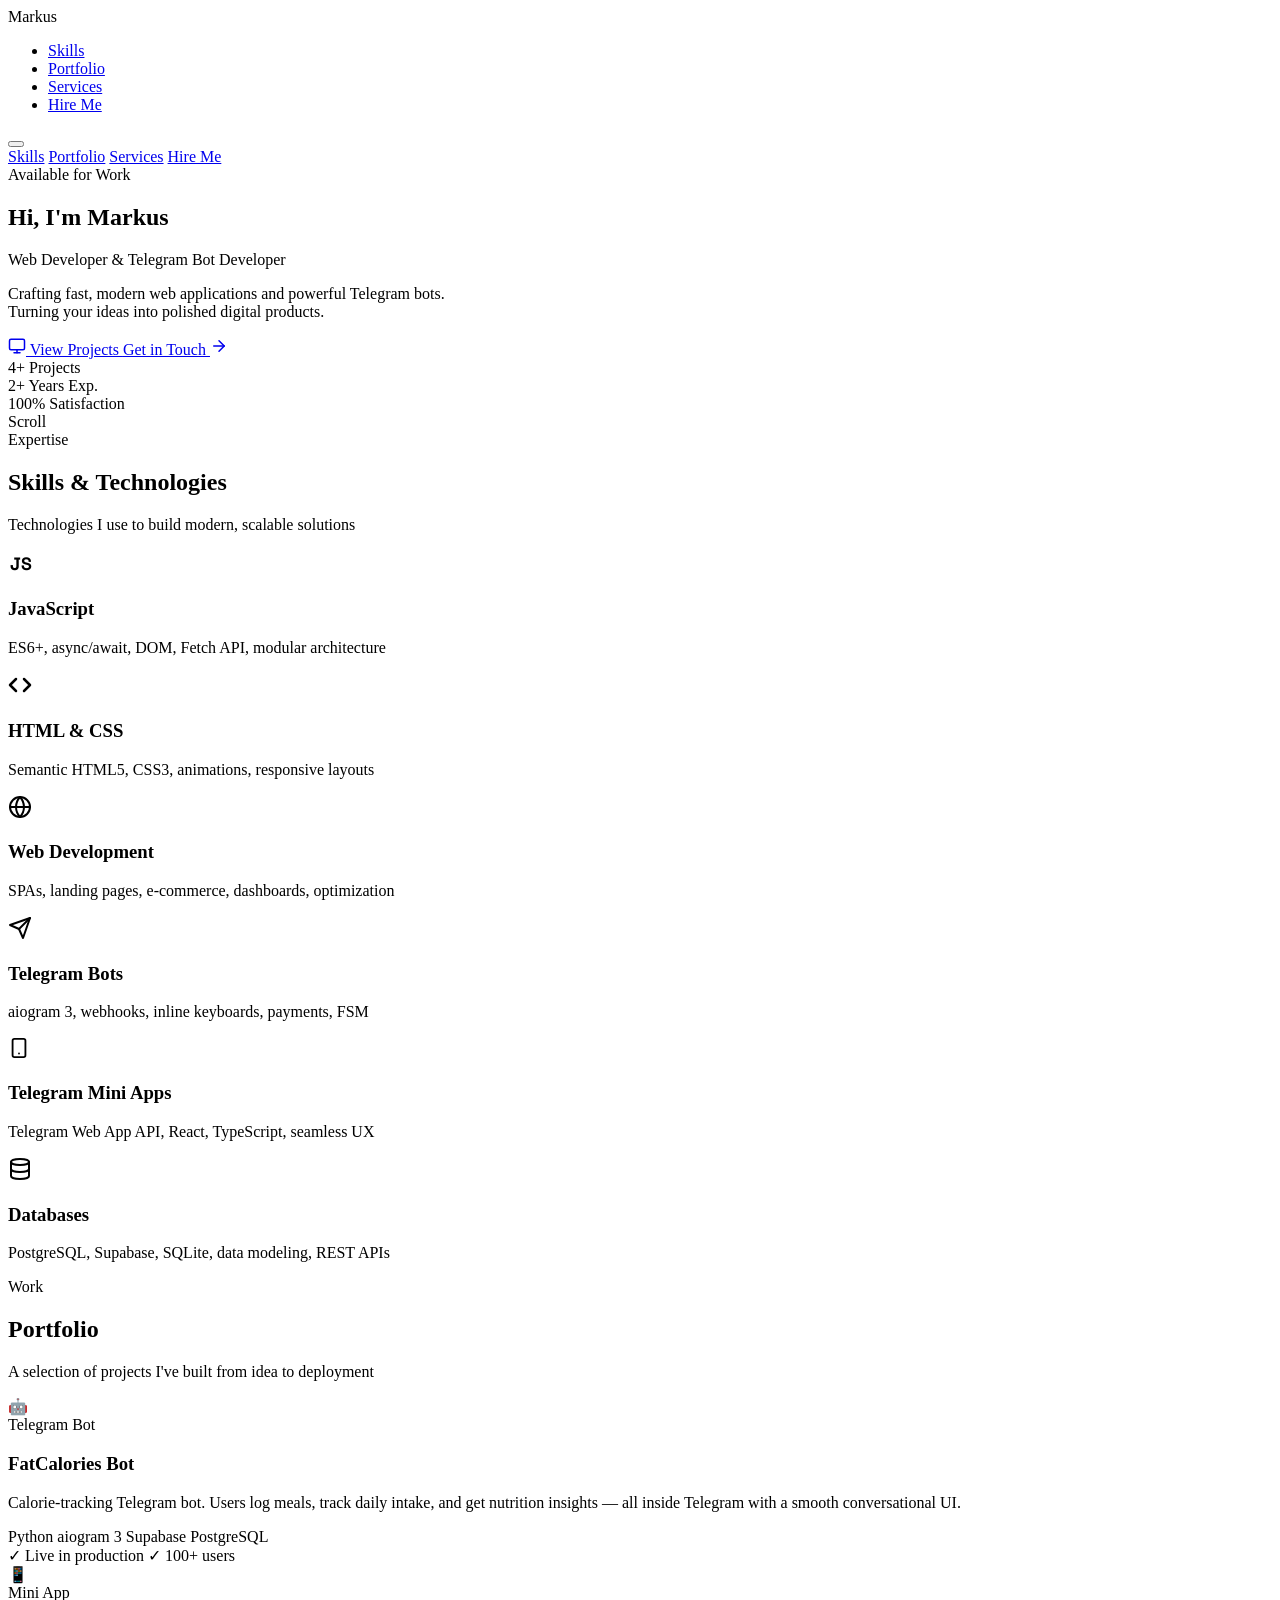
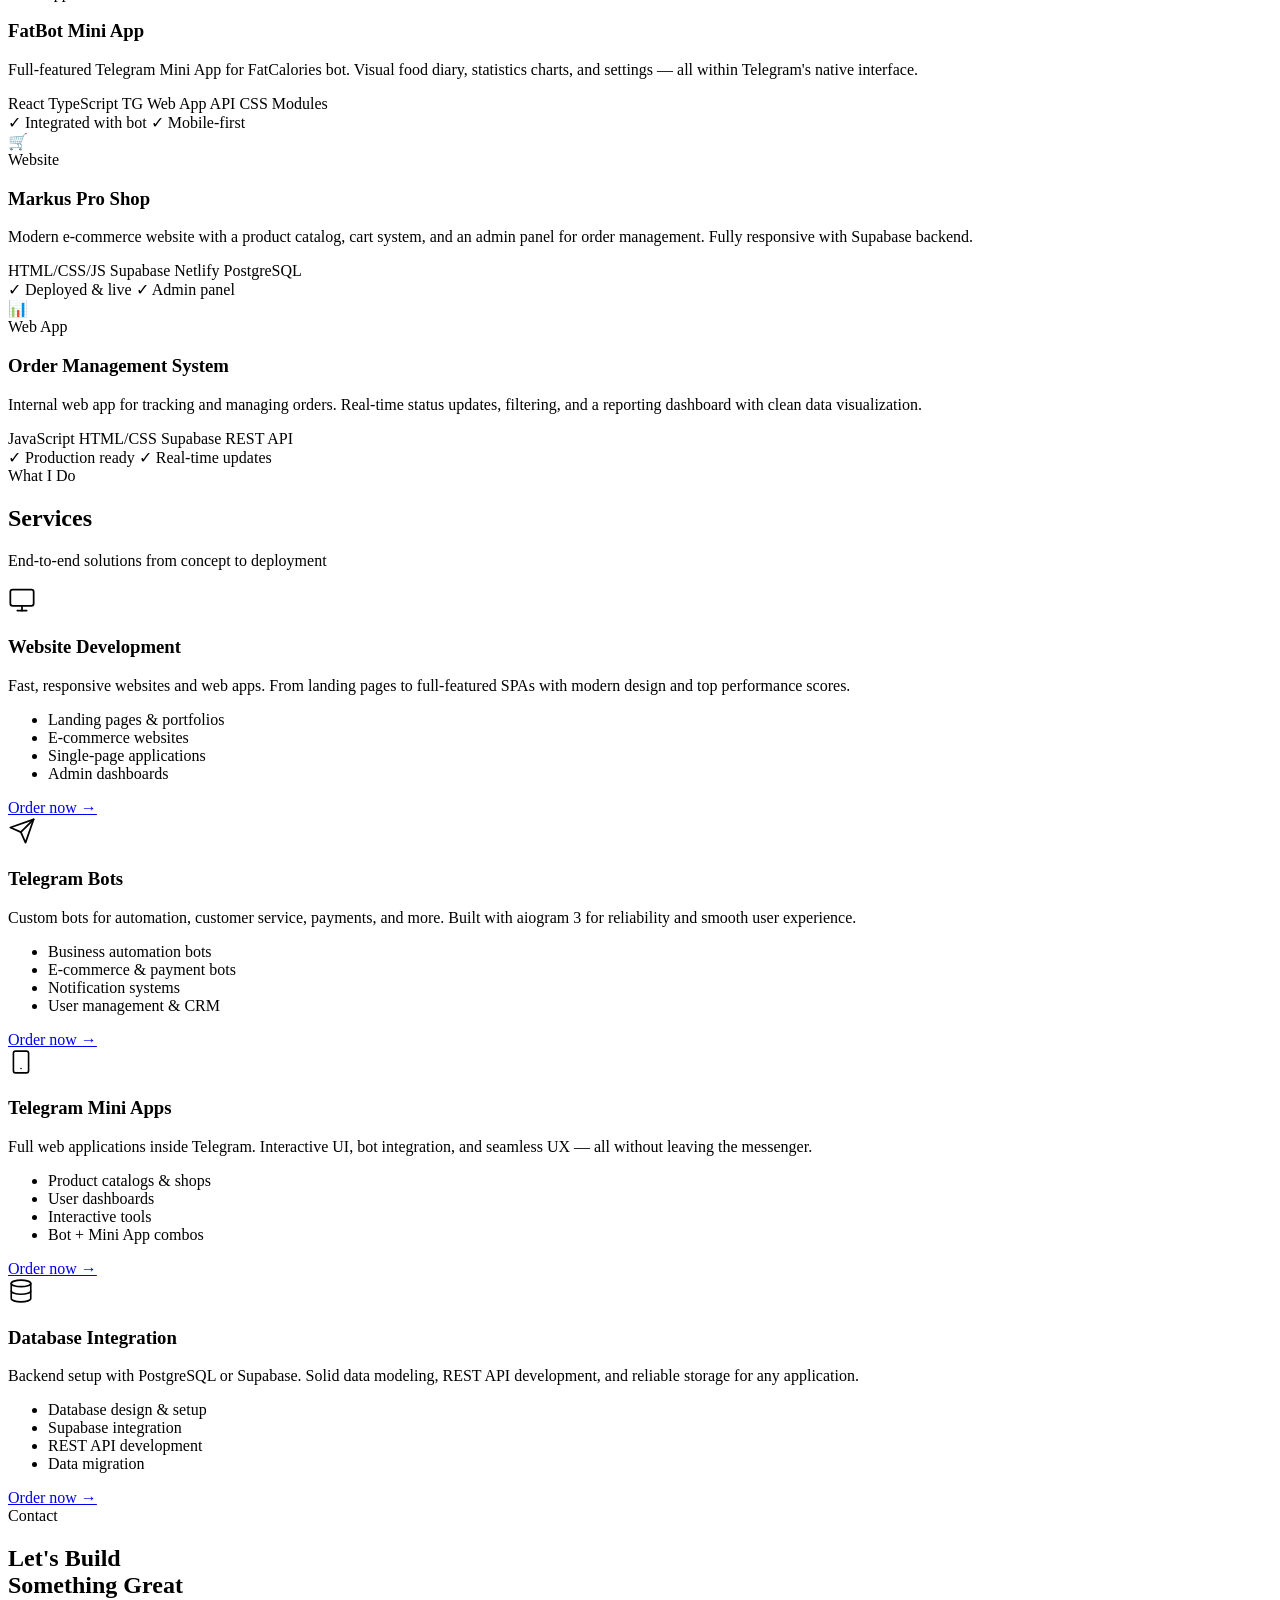
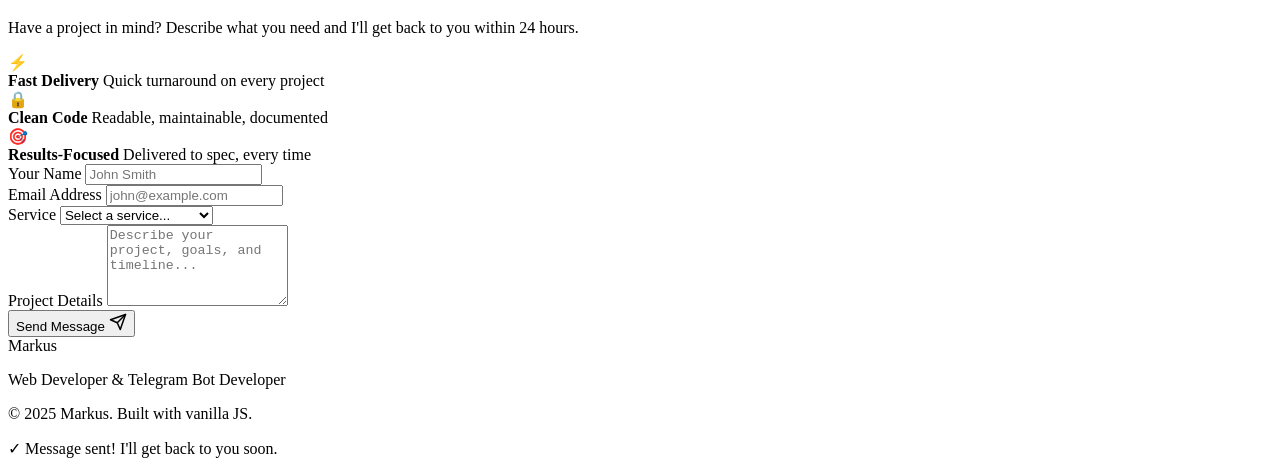
==== index.html @ f9fbfcac "feat: add portfolio site" ====
<!DOCTYPE html>
<html lang="en">
<head>
    <meta charset="UTF-8">
    <meta name="viewport" content="width=device-width, initial-scale=1.0">
    <meta name="description" content="Markus — Web Developer & Telegram Bot Developer. Building modern web applications and powerful Telegram bots.">
    <title>Markus — Web & Telegram Developer</title>
    <link rel="preconnect" href="https://fonts.googleapis.com">
    <link rel="preconnect" href="https://fonts.gstatic.com" crossorigin>
    <link href="https://fonts.googleapis.com/css2?family=Space+Grotesk:wght@300;400;500;600;700&family=Inter:wght@300;400;500;600&display=swap" rel="stylesheet">
    <link rel="stylesheet" href="style.css">
</head>
<body>

    <!-- Navigation -->
    <nav class="nav" id="nav">
        <div class="nav-container">
            <div class="nav-logo" role="button" tabindex="0" aria-label="Back to top">
                <span class="logo-mark">M</span><span class="logo-text">arkus</span>
            </div>
            <ul class="nav-links" role="list">
                <li><a href="#skills">Skills</a></li>
                <li><a href="#portfolio">Portfolio</a></li>
                <li><a href="#services">Services</a></li>
                <li><a href="#contact" class="nav-cta">Hire Me</a></li>
            </ul>
            <button class="nav-burger" id="navBurger" aria-label="Toggle menu" aria-expanded="false">
                <span></span>
                <span></span>
                <span></span>
            </button>
        </div>
        <div class="nav-mobile" id="navMobile" role="navigation">
            <a href="#skills">Skills</a>
            <a href="#portfolio">Portfolio</a>
            <a href="#services">Services</a>
            <a href="#contact">Hire Me</a>
        </div>
    </nav>

    <!-- Hero -->
    <section class="hero" id="hero">
        <div class="hero-bg" aria-hidden="true">
            <div class="grid-pattern"></div>
            <div class="orb orb-1"></div>
            <div class="orb orb-2"></div>
            <div class="orb orb-3"></div>
        </div>
        <div class="hero-content">
            <div class="hero-badge">
                <span class="badge-dot" aria-hidden="true"></span>
                Available for Work
            </div>
            <h1 class="hero-title">
                <span class="hero-greeting">Hi, I'm</span>
                <span class="hero-name gradient-text">Markus</span>
            </h1>
            <p class="hero-subtitle">Web Developer &amp; Telegram Bot Developer</p>
            <p class="hero-desc">
                Crafting fast, modern web applications and powerful Telegram bots.<br class="br-desktop">
                Turning your ideas into polished digital products.
            </p>
            <div class="hero-actions">
                <a href="#portfolio" class="btn btn-primary">
                    <svg xmlns="http://www.w3.org/2000/svg" width="18" height="18" viewBox="0 0 24 24" fill="none" stroke="currentColor" stroke-width="2" stroke-linecap="round" stroke-linejoin="round" aria-hidden="true"><rect x="2" y="3" width="20" height="14" rx="2"/><line x1="8" y1="21" x2="16" y2="21"/><line x1="12" y1="17" x2="12" y2="21"/></svg>
                    View Projects
                </a>
                <a href="#contact" class="btn btn-outline">
                    Get in Touch
                    <svg xmlns="http://www.w3.org/2000/svg" width="18" height="18" viewBox="0 0 24 24" fill="none" stroke="currentColor" stroke-width="2" stroke-linecap="round" stroke-linejoin="round" aria-hidden="true"><path d="M5 12h14"/><path d="m12 5 7 7-7 7"/></svg>
                </a>
            </div>
            <div class="hero-stats" role="list">
                <div class="stat" role="listitem">
                    <span class="stat-number">4+</span>
                    <span class="stat-label">Projects</span>
                </div>
                <div class="stat-divider" aria-hidden="true"></div>
                <div class="stat" role="listitem">
                    <span class="stat-number">2+</span>
                    <span class="stat-label">Years Exp.</span>
                </div>
                <div class="stat-divider" aria-hidden="true"></div>
                <div class="stat" role="listitem">
                    <span class="stat-number">100%</span>
                    <span class="stat-label">Satisfaction</span>
                </div>
            </div>
        </div>
        <div class="hero-scroll" aria-hidden="true">
            <span>Scroll</span>
            <div class="scroll-line"></div>
        </div>
    </section>

    <!-- Skills -->
    <section class="section" id="skills" aria-labelledby="skills-title">
        <div class="container">
            <div class="section-header reveal">
                <span class="section-tag">Expertise</span>
                <h2 class="section-title" id="skills-title">Skills &amp; Technologies</h2>
                <p class="section-desc">Technologies I use to build modern, scalable solutions</p>
            </div>
            <div class="skills-grid">

                <div class="skill-card reveal">
                    <div class="skill-icon skill-icon--js" aria-hidden="true">
                        <svg viewBox="0 0 32 32" xmlns="http://www.w3.org/2000/svg" fill="currentColor" width="26" height="26"><text x="3" y="24" font-size="22" font-weight="800" font-family="'Space Grotesk', monospace">JS</text></svg>
                    </div>
                    <h3>JavaScript</h3>
                    <p>ES6+, async/await, DOM, Fetch API, modular architecture</p>
                    <div class="skill-level" aria-label="Proficiency: 90%">
                        <div class="skill-bar" style="--width: 90%"></div>
                    </div>
                </div>

                <div class="skill-card reveal">
                    <div class="skill-icon skill-icon--html" aria-hidden="true">
                        <svg xmlns="http://www.w3.org/2000/svg" width="24" height="24" viewBox="0 0 24 24" fill="none" stroke="currentColor" stroke-width="2.5" stroke-linecap="round" stroke-linejoin="round"><polyline points="16 18 22 12 16 6"/><polyline points="8 6 2 12 8 18"/></svg>
                    </div>
                    <h3>HTML &amp; CSS</h3>
                    <p>Semantic HTML5, CSS3, animations, responsive layouts</p>
                    <div class="skill-level" aria-label="Proficiency: 95%">
                        <div class="skill-bar" style="--width: 95%"></div>
                    </div>
                </div>

                <div class="skill-card reveal">
                    <div class="skill-icon skill-icon--web" aria-hidden="true">
                        <svg xmlns="http://www.w3.org/2000/svg" width="24" height="24" viewBox="0 0 24 24" fill="none" stroke="currentColor" stroke-width="2" stroke-linecap="round" stroke-linejoin="round"><circle cx="12" cy="12" r="10"/><line x1="2" y1="12" x2="22" y2="12"/><path d="M12 2a15.3 15.3 0 0 1 4 10 15.3 15.3 0 0 1-4 10 15.3 15.3 0 0 1-4-10 15.3 15.3 0 0 1 4-10z"/></svg>
                    </div>
                    <h3>Web Development</h3>
                    <p>SPAs, landing pages, e-commerce, dashboards, optimization</p>
                    <div class="skill-level" aria-label="Proficiency: 88%">
                        <div class="skill-bar" style="--width: 88%"></div>
                    </div>
                </div>

                <div class="skill-card reveal">
                    <div class="skill-icon skill-icon--tg" aria-hidden="true">
                        <svg xmlns="http://www.w3.org/2000/svg" width="24" height="24" viewBox="0 0 24 24" fill="none" stroke="currentColor" stroke-width="2" stroke-linecap="round" stroke-linejoin="round"><path d="m22 2-7 20-4-9-9-4z"/><path d="M22 2 11 13"/></svg>
                    </div>
                    <h3>Telegram Bots</h3>
                    <p>aiogram 3, webhooks, inline keyboards, payments, FSM</p>
                    <div class="skill-level" aria-label="Proficiency: 92%">
                        <div class="skill-bar" style="--width: 92%"></div>
                    </div>
                </div>

                <div class="skill-card reveal">
                    <div class="skill-icon skill-icon--mini" aria-hidden="true">
                        <svg xmlns="http://www.w3.org/2000/svg" width="22" height="22" viewBox="0 0 24 24" fill="none" stroke="currentColor" stroke-width="2" stroke-linecap="round" stroke-linejoin="round"><rect x="5" y="2" width="14" height="20" rx="2"/><line x1="12" y1="18" x2="12.01" y2="18"/></svg>
                    </div>
                    <h3>Telegram Mini Apps</h3>
                    <p>Telegram Web App API, React, TypeScript, seamless UX</p>
                    <div class="skill-level" aria-label="Proficiency: 85%">
                        <div class="skill-bar" style="--width: 85%"></div>
                    </div>
                </div>

                <div class="skill-card reveal">
                    <div class="skill-icon skill-icon--db" aria-hidden="true">
                        <svg xmlns="http://www.w3.org/2000/svg" width="24" height="24" viewBox="0 0 24 24" fill="none" stroke="currentColor" stroke-width="2" stroke-linecap="round" stroke-linejoin="round"><ellipse cx="12" cy="5" rx="9" ry="3"/><path d="M21 12c0 1.66-4 3-9 3s-9-1.34-9-3"/><path d="M3 5v14c0 1.66 4 3 9 3s9-1.34 9-3V5"/></svg>
                    </div>
                    <h3>Databases</h3>
                    <p>PostgreSQL, Supabase, SQLite, data modeling, REST APIs</p>
                    <div class="skill-level" aria-label="Proficiency: 82%">
                        <div class="skill-bar" style="--width: 82%"></div>
                    </div>
                </div>

            </div>
        </div>
    </section>

    <!-- Portfolio -->
    <section class="section section--dark" id="portfolio" aria-labelledby="portfolio-title">
        <div class="container">
            <div class="section-header reveal">
                <span class="section-tag">Work</span>
                <h2 class="section-title" id="portfolio-title">Portfolio</h2>
                <p class="section-desc">A selection of projects I've built from idea to deployment</p>
            </div>
            <div class="portfolio-grid">

                <article class="project-card reveal">
                    <div class="project-preview project-preview--1" aria-hidden="true">
                        <div class="preview-mock">
                            <div class="mock-topbar">
                                <span class="mock-dot"></span><span class="mock-dot"></span><span class="mock-dot"></span>
                            </div>
                            <div class="mock-body">
                                <div class="mock-icon">🤖</div>
                                <div class="mock-lines">
                                    <div class="mock-line l-long"></div>
                                    <div class="mock-line l-med"></div>
                                    <div class="mock-line l-short"></div>
                                </div>
                            </div>
                        </div>
                        <span class="project-badge">Telegram Bot</span>
                    </div>
                    <div class="project-info">
                        <h3>FatCalories Bot</h3>
                        <p>Calorie-tracking Telegram bot. Users log meals, track daily intake, and get nutrition insights — all inside Telegram with a smooth conversational UI.</p>
                        <div class="project-tech" aria-label="Technologies used">
                            <span>Python</span>
                            <span>aiogram 3</span>
                            <span>Supabase</span>
                            <span>PostgreSQL</span>
                        </div>
                        <div class="project-highlights">
                            <span class="highlight">✓ Live in production</span>
                            <span class="highlight">✓ 100+ users</span>
                        </div>
                    </div>
                </article>

                <article class="project-card reveal">
                    <div class="project-preview project-preview--2" aria-hidden="true">
                        <div class="preview-mock">
                            <div class="mock-topbar">
                                <span class="mock-dot"></span><span class="mock-dot"></span><span class="mock-dot"></span>
                            </div>
                            <div class="mock-body">
                                <div class="mock-icon">📱</div>
                                <div class="mock-lines">
                                    <div class="mock-line l-long"></div>
                                    <div class="mock-line l-med"></div>
                                    <div class="mock-line l-short"></div>
                                </div>
                            </div>
                        </div>
                        <span class="project-badge">Mini App</span>
                    </div>
                    <div class="project-info">
                        <h3>FatBot Mini App</h3>
                        <p>Full-featured Telegram Mini App for FatCalories bot. Visual food diary, statistics charts, and settings — all within Telegram's native interface.</p>
                        <div class="project-tech" aria-label="Technologies used">
                            <span>React</span>
                            <span>TypeScript</span>
                            <span>TG Web App API</span>
                            <span>CSS Modules</span>
                        </div>
                        <div class="project-highlights">
                            <span class="highlight">✓ Integrated with bot</span>
                            <span class="highlight">✓ Mobile-first</span>
                        </div>
                    </div>
                </article>

                <article class="project-card reveal">
                    <div class="project-preview project-preview--3" aria-hidden="true">
                        <div class="preview-mock">
                            <div class="mock-topbar">
                                <span class="mock-dot"></span><span class="mock-dot"></span><span class="mock-dot"></span>
                            </div>
                            <div class="mock-body">
                                <div class="mock-icon">🛒</div>
                                <div class="mock-lines">
                                    <div class="mock-line l-long"></div>
                                    <div class="mock-line l-med"></div>
                                    <div class="mock-line l-short"></div>
                                </div>
                            </div>
                        </div>
                        <span class="project-badge">Website</span>
                    </div>
                    <div class="project-info">
                        <h3>Markus Pro Shop</h3>
                        <p>Modern e-commerce website with a product catalog, cart system, and an admin panel for order management. Fully responsive with Supabase backend.</p>
                        <div class="project-tech" aria-label="Technologies used">
                            <span>HTML/CSS/JS</span>
                            <span>Supabase</span>
                            <span>Netlify</span>
                            <span>PostgreSQL</span>
                        </div>
                        <div class="project-highlights">
                            <span class="highlight">✓ Deployed &amp; live</span>
                            <span class="highlight">✓ Admin panel</span>
                        </div>
                    </div>
                </article>

                <article class="project-card reveal">
                    <div class="project-preview project-preview--4" aria-hidden="true">
                        <div class="preview-mock">
                            <div class="mock-topbar">
                                <span class="mock-dot"></span><span class="mock-dot"></span><span class="mock-dot"></span>
                            </div>
                            <div class="mock-body">
                                <div class="mock-icon">📊</div>
                                <div class="mock-lines">
                                    <div class="mock-line l-long"></div>
                                    <div class="mock-line l-med"></div>
                                    <div class="mock-line l-short"></div>
                                </div>
                            </div>
                        </div>
                        <span class="project-badge">Web App</span>
                    </div>
                    <div class="project-info">
                        <h3>Order Management System</h3>
                        <p>Internal web app for tracking and managing orders. Real-time status updates, filtering, and a reporting dashboard with clean data visualization.</p>
                        <div class="project-tech" aria-label="Technologies used">
                            <span>JavaScript</span>
                            <span>HTML/CSS</span>
                            <span>Supabase</span>
                            <span>REST API</span>
                        </div>
                        <div class="project-highlights">
                            <span class="highlight">✓ Production ready</span>
                            <span class="highlight">✓ Real-time updates</span>
                        </div>
                    </div>
                </article>

            </div>
        </div>
    </section>

    <!-- Services -->
    <section class="section" id="services" aria-labelledby="services-title">
        <div class="container">
            <div class="section-header reveal">
                <span class="section-tag">What I Do</span>
                <h2 class="section-title" id="services-title">Services</h2>
                <p class="section-desc">End-to-end solutions from concept to deployment</p>
            </div>
            <div class="services-grid">

                <div class="service-card reveal">
                    <div class="service-icon service-icon--web" aria-hidden="true">
                        <svg xmlns="http://www.w3.org/2000/svg" width="28" height="28" viewBox="0 0 24 24" fill="none" stroke="currentColor" stroke-width="1.5" stroke-linecap="round" stroke-linejoin="round"><rect x="2" y="3" width="20" height="14" rx="2"/><line x1="8" y1="21" x2="16" y2="21"/><line x1="12" y1="17" x2="12" y2="21"/></svg>
                    </div>
                    <h3>Website Development</h3>
                    <p>Fast, responsive websites and web apps. From landing pages to full-featured SPAs with modern design and top performance scores.</p>
                    <ul class="service-list">
                        <li>Landing pages &amp; portfolios</li>
                        <li>E-commerce websites</li>
                        <li>Single-page applications</li>
                        <li>Admin dashboards</li>
                    </ul>
                    <div class="service-footer">
                        <a href="#contact" class="service-link">Order now →</a>
                    </div>
                </div>

                <div class="service-card reveal">
                    <div class="service-icon service-icon--bot" aria-hidden="true">
                        <svg xmlns="http://www.w3.org/2000/svg" width="28" height="28" viewBox="0 0 24 24" fill="none" stroke="currentColor" stroke-width="1.5" stroke-linecap="round" stroke-linejoin="round"><path d="m22 2-7 20-4-9-9-4z"/><path d="M22 2 11 13"/></svg>
                    </div>
                    <h3>Telegram Bots</h3>
                    <p>Custom bots for automation, customer service, payments, and more. Built with aiogram 3 for reliability and smooth user experience.</p>
                    <ul class="service-list">
                        <li>Business automation bots</li>
                        <li>E-commerce &amp; payment bots</li>
                        <li>Notification systems</li>
                        <li>User management &amp; CRM</li>
                    </ul>
                    <div class="service-footer">
                        <a href="#contact" class="service-link">Order now →</a>
                    </div>
                </div>

                <div class="service-card reveal">
                    <div class="service-icon service-icon--mini" aria-hidden="true">
                        <svg xmlns="http://www.w3.org/2000/svg" width="26" height="26" viewBox="0 0 24 24" fill="none" stroke="currentColor" stroke-width="1.5" stroke-linecap="round" stroke-linejoin="round"><rect x="5" y="2" width="14" height="20" rx="2"/><line x1="12" y1="18" x2="12.01" y2="18"/></svg>
                    </div>
                    <h3>Telegram Mini Apps</h3>
                    <p>Full web applications inside Telegram. Interactive UI, bot integration, and seamless UX — all without leaving the messenger.</p>
                    <ul class="service-list">
                        <li>Product catalogs &amp; shops</li>
                        <li>User dashboards</li>
                        <li>Interactive tools</li>
                        <li>Bot + Mini App combos</li>
                    </ul>
                    <div class="service-footer">
                        <a href="#contact" class="service-link">Order now →</a>
                    </div>
                </div>

                <div class="service-card reveal">
                    <div class="service-icon service-icon--db" aria-hidden="true">
                        <svg xmlns="http://www.w3.org/2000/svg" width="26" height="26" viewBox="0 0 24 24" fill="none" stroke="currentColor" stroke-width="1.5" stroke-linecap="round" stroke-linejoin="round"><ellipse cx="12" cy="5" rx="9" ry="3"/><path d="M21 12c0 1.66-4 3-9 3s-9-1.34-9-3"/><path d="M3 5v14c0 1.66 4 3 9 3s9-1.34 9-3V5"/></svg>
                    </div>
                    <h3>Database Integration</h3>
                    <p>Backend setup with PostgreSQL or Supabase. Solid data modeling, REST API development, and reliable storage for any application.</p>
                    <ul class="service-list">
                        <li>Database design &amp; setup</li>
                        <li>Supabase integration</li>
                        <li>REST API development</li>
                        <li>Data migration</li>
                    </ul>
                    <div class="service-footer">
                        <a href="#contact" class="service-link">Order now →</a>
                    </div>
                </div>

            </div>
        </div>
    </section>

    <!-- Contact -->
    <section class="section section--dark" id="contact" aria-labelledby="contact-title">
        <div class="container">
            <div class="contact-wrapper">
                <div class="contact-left reveal">
                    <span class="section-tag">Contact</span>
                    <h2 class="section-title" id="contact-title">Let's Build<br>Something Great</h2>
                    <p class="contact-desc">Have a project in mind? Describe what you need and I'll get back to you within 24 hours.</p>
                    <div class="contact-features">
                        <div class="contact-feature">
                            <span class="feature-icon" aria-hidden="true">⚡</span>
                            <div>
                                <strong>Fast Delivery</strong>
                                <span>Quick turnaround on every project</span>
                            </div>
                        </div>
                        <div class="contact-feature">
                            <span class="feature-icon" aria-hidden="true">🔒</span>
                            <div>
                                <strong>Clean Code</strong>
                                <span>Readable, maintainable, documented</span>
                            </div>
                        </div>
                        <div class="contact-feature">
                            <span class="feature-icon" aria-hidden="true">🎯</span>
                            <div>
                                <strong>Results-Focused</strong>
                                <span>Delivered to spec, every time</span>
                            </div>
                        </div>
                    </div>
                </div>
                <div class="contact-right reveal">
                    <form class="contact-form" id="contactForm" novalidate>
                        <div class="form-row">
                            <div class="form-group">
                                <label for="name">Your Name</label>
                                <input type="text" id="name" name="name" placeholder="John Smith" required autocomplete="name">
                            </div>
                            <div class="form-group">
                                <label for="email">Email Address</label>
                                <input type="email" id="email" name="email" placeholder="john@example.com" required autocomplete="email">
                            </div>
                        </div>
                        <div class="form-group">
                            <label for="service">Service</label>
                            <select id="service" name="service">
                                <option value="">Select a service...</option>
                                <option value="website">Website Development</option>
                                <option value="bot">Telegram Bot</option>
                                <option value="miniapp">Telegram Mini App</option>
                                <option value="database">Database Integration</option>
                                <option value="other">Other</option>
                            </select>
                        </div>
                        <div class="form-group">
                            <label for="message">Project Details</label>
                            <textarea id="message" name="message" rows="5" placeholder="Describe your project, goals, and timeline..." required></textarea>
                        </div>
                        <button type="submit" class="btn btn-primary btn-full" id="submitBtn">
                            Send Message
                            <svg xmlns="http://www.w3.org/2000/svg" width="18" height="18" viewBox="0 0 24 24" fill="none" stroke="currentColor" stroke-width="2" stroke-linecap="round" stroke-linejoin="round" aria-hidden="true"><path d="m22 2-7 20-4-9-9-4z"/><path d="M22 2 11 13"/></svg>
                        </button>
                    </form>
                </div>
            </div>
        </div>
    </section>

    <!-- Footer -->
    <footer class="footer">
        <div class="container">
            <div class="footer-content">
                <div class="footer-brand">
                    <span class="logo-mark">M</span><span class="logo-text">arkus</span>
                </div>
                <p class="footer-tagline">Web Developer &amp; Telegram Bot Developer</p>
                <p class="footer-copy">&copy; 2025 Markus. Built with vanilla JS.</p>
            </div>
        </div>
    </footer>

    <!-- Toast notification -->
    <div class="toast" id="toast" role="alert" aria-live="polite">
        <span class="toast-icon" aria-hidden="true">✓</span>
        <span class="toast-text">Message sent! I'll get back to you soon.</span>
    </div>

    <script src="main.js"></script>
</body>
</html>
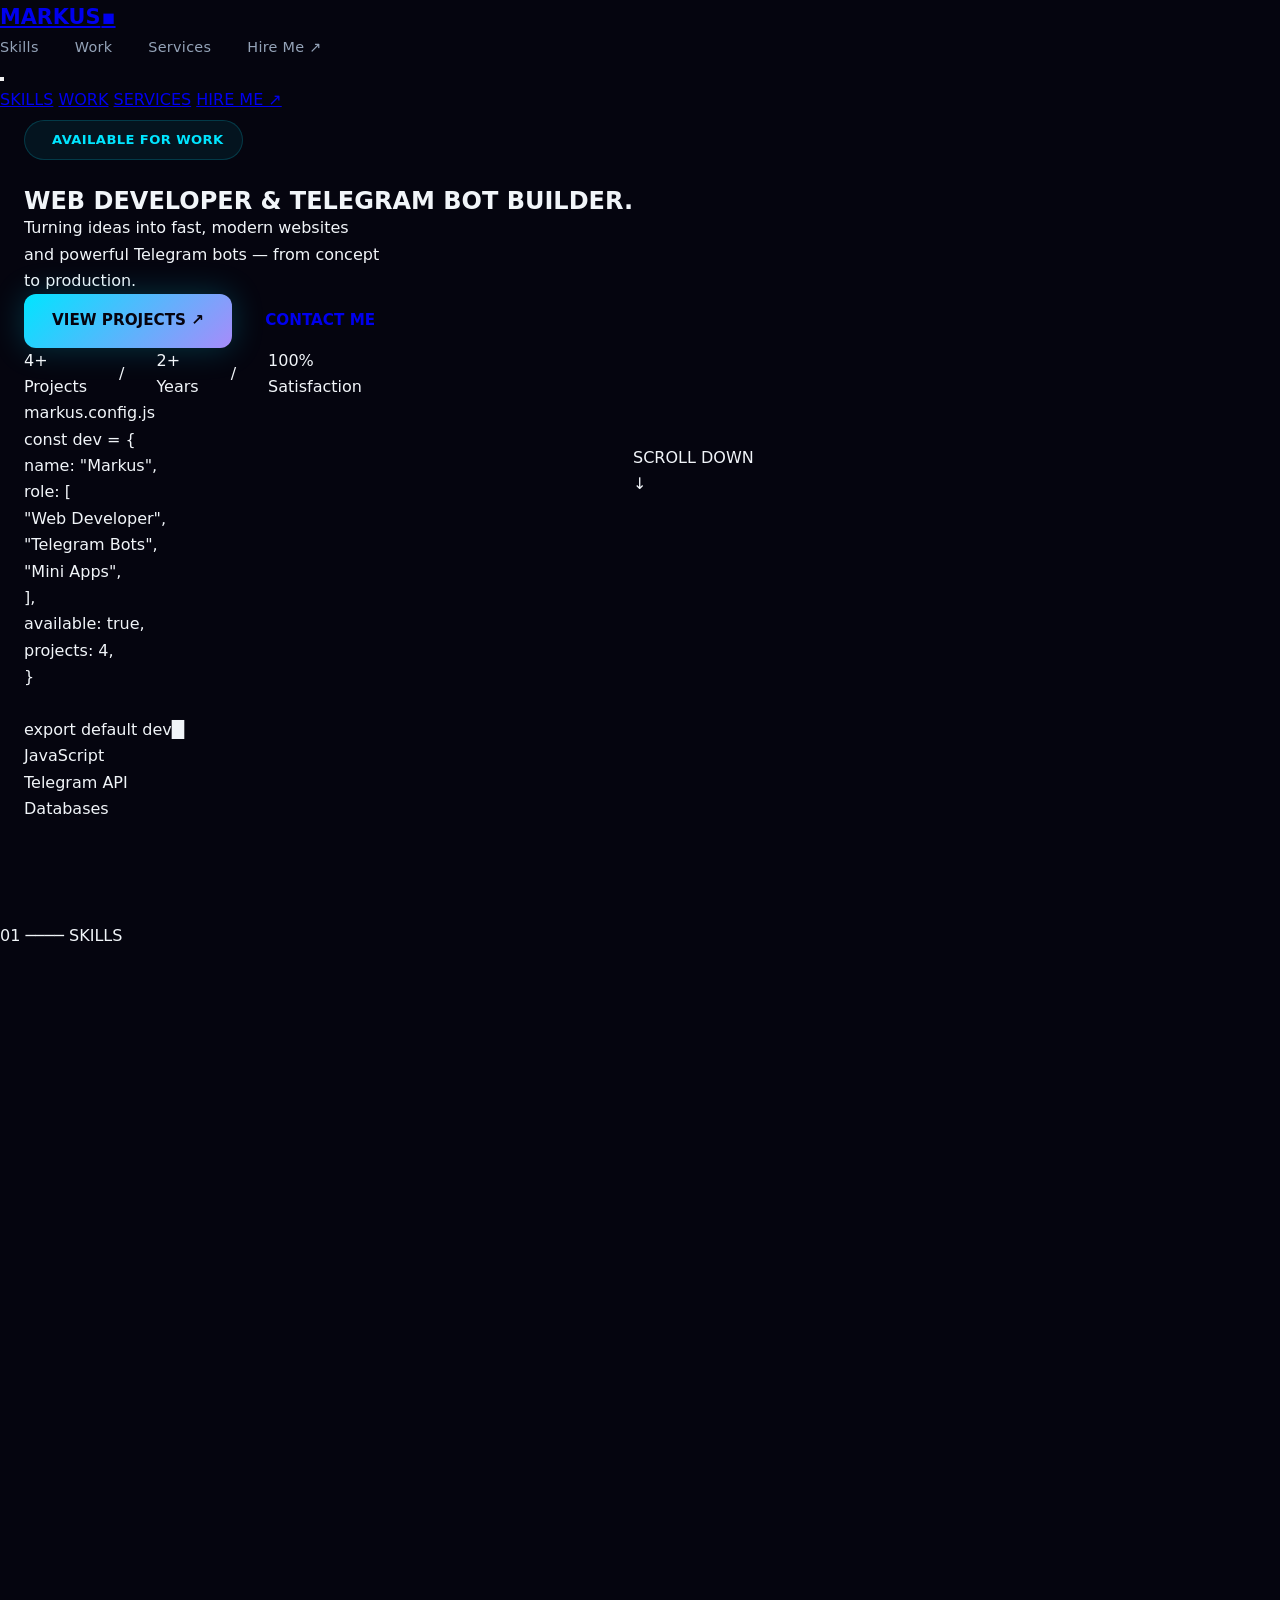
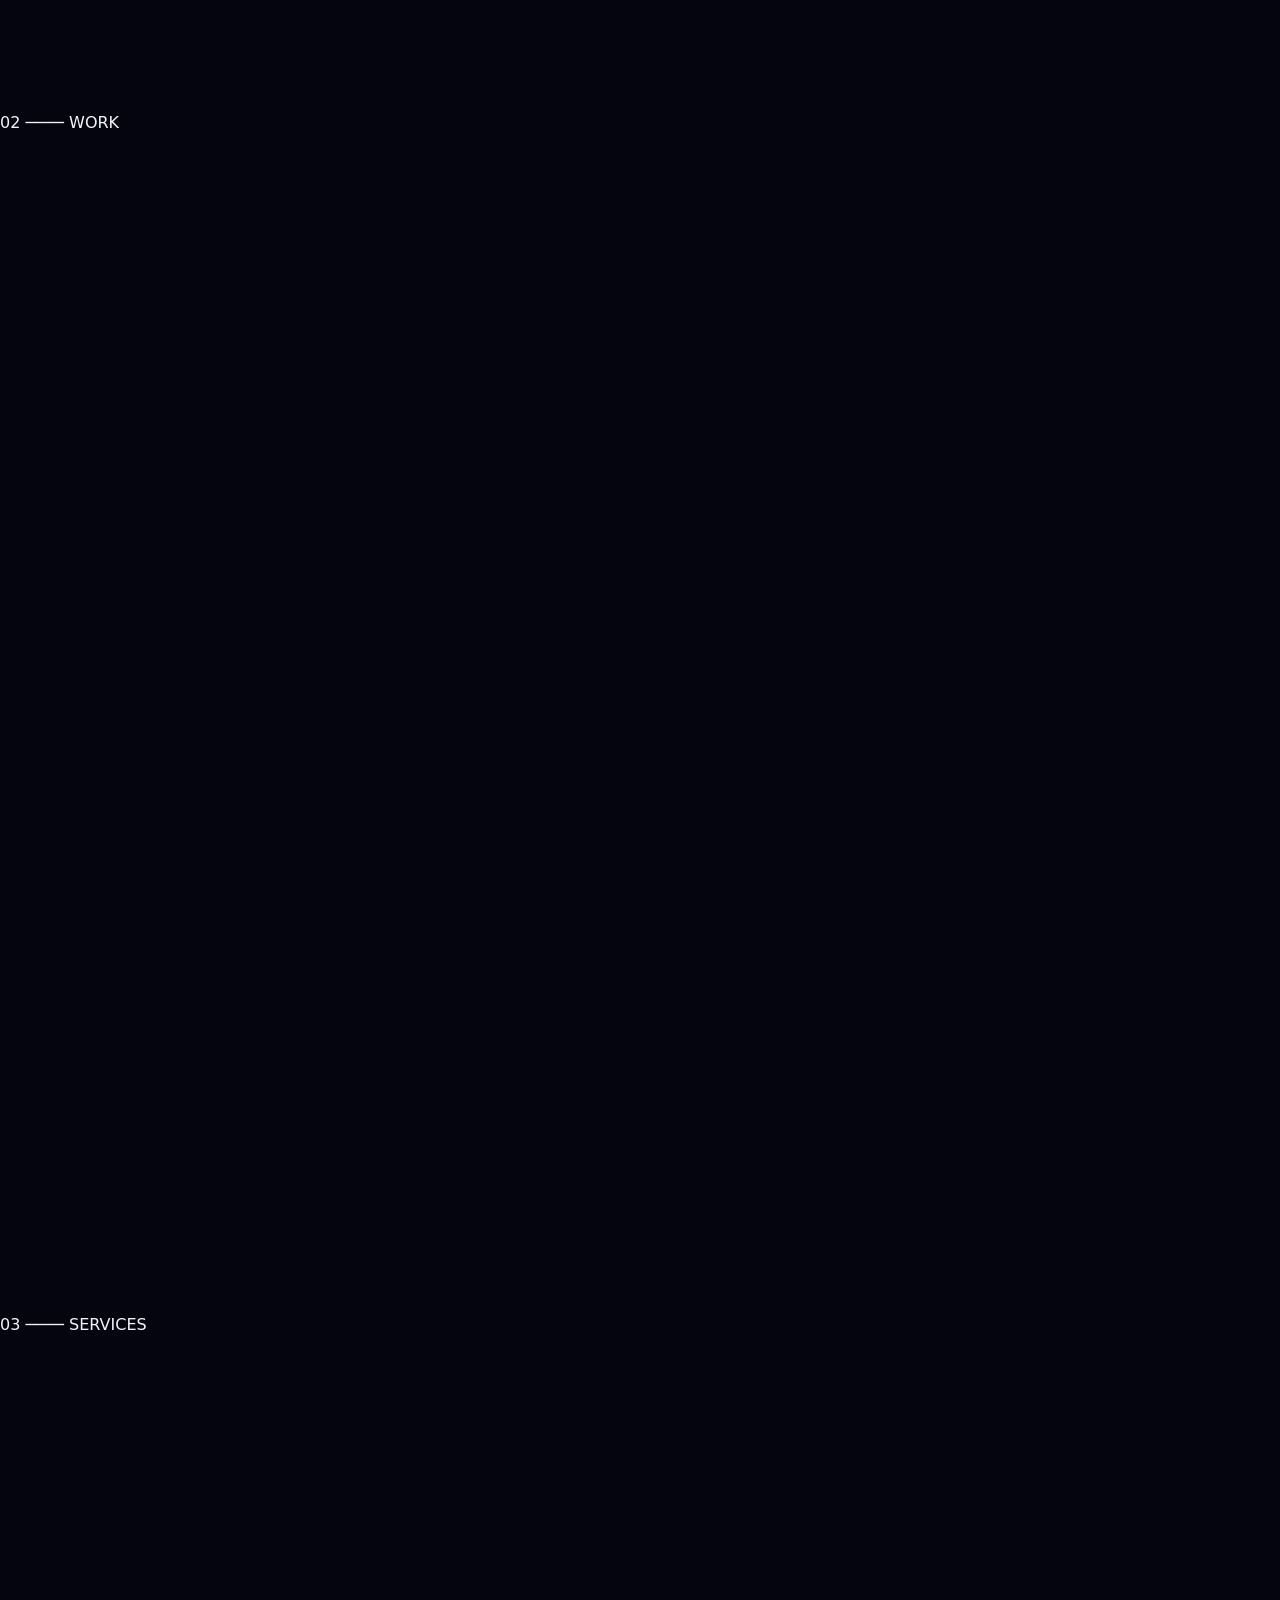
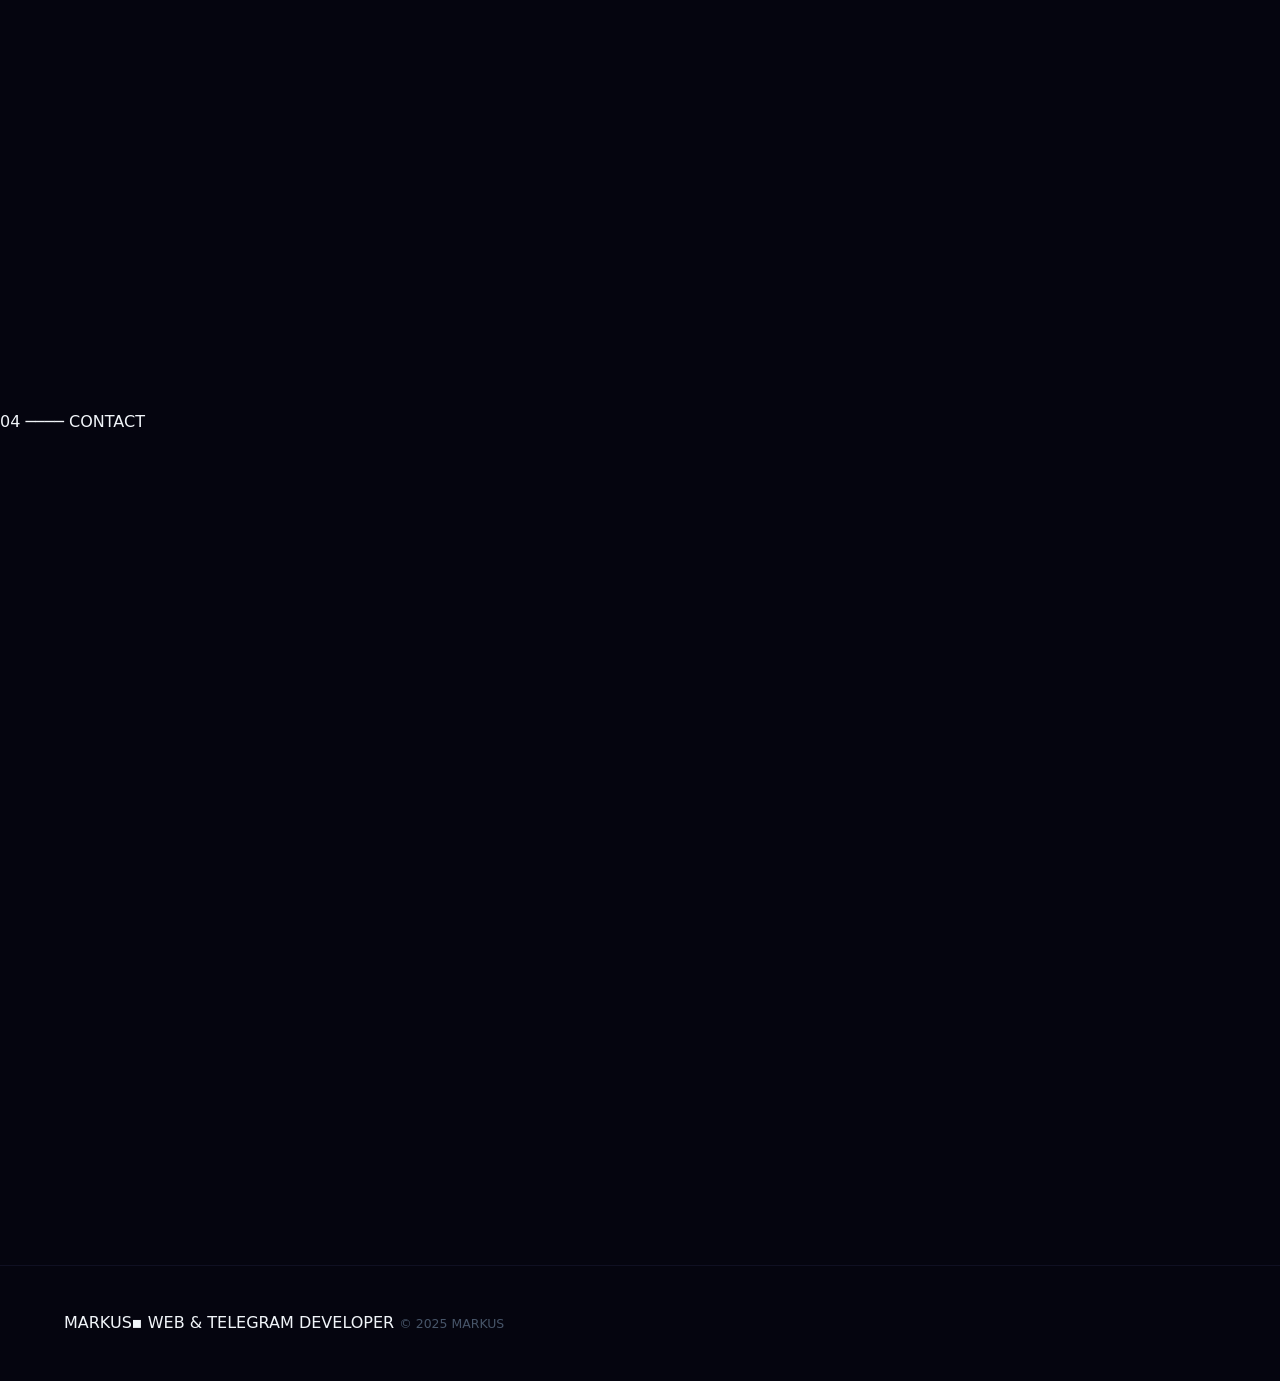
==== commit f2c0c497: "redesign: neobrutalism - Bebas Neue, yellow accent" ====
--- a/index.html
+++ b/index.html
@@ -3,314 +3,336 @@
 <head>
     <meta charset="UTF-8">
     <meta name="viewport" content="width=device-width, initial-scale=1.0">
-    <meta name="description" content="Markus — Web Developer & Telegram Bot Developer. Building modern web applications and powerful Telegram bots.">
-    <title>Markus — Web & Telegram Developer</title>
+    <meta name="description" content="Markus — Web Developer & Telegram Bot Developer. Building fast, modern web applications and powerful Telegram bots.">
+    <title>MARKUS — Web & Telegram Developer</title>
     <link rel="preconnect" href="https://fonts.googleapis.com">
     <link rel="preconnect" href="https://fonts.gstatic.com" crossorigin>
-    <link href="https://fonts.googleapis.com/css2?family=Space+Grotesk:wght@300;400;500;600;700&family=Inter:wght@300;400;500;600&display=swap" rel="stylesheet">
+    <link href="https://fonts.googleapis.com/css2?family=Bebas+Neue&family=Space+Mono:ital,wght@0,400;0,700;1,400&display=swap" rel="stylesheet">
     <link rel="stylesheet" href="style.css">
 </head>
 <body>
 
-    <!-- Navigation -->
+    <!-- NAV -->
     <nav class="nav" id="nav">
-        <div class="nav-container">
-            <div class="nav-logo" role="button" tabindex="0" aria-label="Back to top">
-                <span class="logo-mark">M</span><span class="logo-text">arkus</span>
-            </div>
-            <ul class="nav-links" role="list">
+        <div class="nav-inner">
+            <a class="nav-logo" href="#hero">MARKUS<span class="logo-dot">▪</span></a>
+            <ul class="nav-links">
                 <li><a href="#skills">Skills</a></li>
-                <li><a href="#portfolio">Portfolio</a></li>
+                <li><a href="#portfolio">Work</a></li>
                 <li><a href="#services">Services</a></li>
-                <li><a href="#contact" class="nav-cta">Hire Me</a></li>
+                <li><a href="#contact" class="nav-hire">Hire Me ↗</a></li>
             </ul>
-            <button class="nav-burger" id="navBurger" aria-label="Toggle menu" aria-expanded="false">
-                <span></span>
-                <span></span>
-                <span></span>
+            <button class="burger" id="burger" aria-label="Menu" aria-expanded="false">
+                <span></span><span></span><span></span>
             </button>
         </div>
-        <div class="nav-mobile" id="navMobile" role="navigation">
-            <a href="#skills">Skills</a>
-            <a href="#portfolio">Portfolio</a>
-            <a href="#services">Services</a>
-            <a href="#contact">Hire Me</a>
+        <div class="nav-drawer" id="navDrawer">
+            <a href="#skills">SKILLS</a>
+            <a href="#portfolio">WORK</a>
+            <a href="#services">SERVICES</a>
+            <a href="#contact" class="drawer-hire">HIRE ME ↗</a>
         </div>
     </nav>
 
-    <!-- Hero -->
+    <!-- HERO -->
     <section class="hero" id="hero">
-        <div class="hero-bg" aria-hidden="true">
-            <div class="grid-pattern"></div>
-            <div class="orb orb-1"></div>
-            <div class="orb orb-2"></div>
-            <div class="orb orb-3"></div>
-        </div>
-        <div class="hero-content">
-            <div class="hero-badge">
-                <span class="badge-dot" aria-hidden="true"></span>
-                Available for Work
-            </div>
-            <h1 class="hero-title">
-                <span class="hero-greeting">Hi, I'm</span>
-                <span class="hero-name gradient-text">Markus</span>
-            </h1>
-            <p class="hero-subtitle">Web Developer &amp; Telegram Bot Developer</p>
-            <p class="hero-desc">
-                Crafting fast, modern web applications and powerful Telegram bots.<br class="br-desktop">
-                Turning your ideas into polished digital products.
-            </p>
-            <div class="hero-actions">
-                <a href="#portfolio" class="btn btn-primary">
-                    <svg xmlns="http://www.w3.org/2000/svg" width="18" height="18" viewBox="0 0 24 24" fill="none" stroke="currentColor" stroke-width="2" stroke-linecap="round" stroke-linejoin="round" aria-hidden="true"><rect x="2" y="3" width="20" height="14" rx="2"/><line x1="8" y1="21" x2="16" y2="21"/><line x1="12" y1="17" x2="12" y2="21"/></svg>
-                    View Projects
-                </a>
-                <a href="#contact" class="btn btn-outline">
-                    Get in Touch
-                    <svg xmlns="http://www.w3.org/2000/svg" width="18" height="18" viewBox="0 0 24 24" fill="none" stroke="currentColor" stroke-width="2" stroke-linecap="round" stroke-linejoin="round" aria-hidden="true"><path d="M5 12h14"/><path d="m12 5 7 7-7 7"/></svg>
-                </a>
-            </div>
-            <div class="hero-stats" role="list">
-                <div class="stat" role="listitem">
-                    <span class="stat-number">4+</span>
-                    <span class="stat-label">Projects</span>
-                </div>
-                <div class="stat-divider" aria-hidden="true"></div>
-                <div class="stat" role="listitem">
-                    <span class="stat-number">2+</span>
-                    <span class="stat-label">Years Exp.</span>
-                </div>
-                <div class="stat-divider" aria-hidden="true"></div>
-                <div class="stat" role="listitem">
-                    <span class="stat-number">100%</span>
-                    <span class="stat-label">Satisfaction</span>
-                </div>
-            </div>
-        </div>
-        <div class="hero-scroll" aria-hidden="true">
-            <span>Scroll</span>
-            <div class="scroll-line"></div>
+        <div class="hero-grid">
+
+            <!-- LEFT -->
+            <div class="hero-left">
+                <div class="hero-badge">
+                    <span class="badge-led"></span>AVAILABLE FOR WORK
+                </div>
+
+                <h1 class="hero-heading">
+                    <span class="h-line">WEB</span>
+                    <span class="h-line accent-line">DEVELOPER</span>
+                    <span class="h-line">&amp; TELEGRAM</span>
+                    <span class="h-line">BOT BUILDER.</span>
+                </h1>
+
+                <p class="hero-sub">
+                    Turning ideas into fast, modern websites<br>
+                    and powerful Telegram bots — from concept<br>
+                    to production.
+                </p>
+
+                <div class="hero-btns">
+                    <a href="#portfolio" class="btn btn-primary">VIEW PROJECTS ↗</a>
+                    <a href="#contact" class="btn btn-ghost">CONTACT ME</a>
+                </div>
+
+                <div class="hero-stats">
+                    <div class="stat">
+                        <span class="stat-n">4+</span>
+                        <span class="stat-l">Projects</span>
+                    </div>
+                    <span class="stat-sep">/</span>
+                    <div class="stat">
+                        <span class="stat-n">2+</span>
+                        <span class="stat-l">Years</span>
+                    </div>
+                    <span class="stat-sep">/</span>
+                    <div class="stat">
+                        <span class="stat-n">100%</span>
+                        <span class="stat-l">Satisfaction</span>
+                    </div>
+                </div>
+            </div>
+
+            <!-- RIGHT — code decoration -->
+            <div class="hero-right" aria-hidden="true">
+                <div class="code-window">
+                    <div class="cw-bar">
+                        <span class="cw-dot cw-r"></span>
+                        <span class="cw-dot cw-y"></span>
+                        <span class="cw-dot cw-g"></span>
+                        <span class="cw-title">markus.config.js</span>
+                    </div>
+                    <div class="cw-body">
+                        <div class="code-line"><span class="c-kw">const</span> <span class="c-var">dev</span> <span class="c-op">=</span> <span class="c-br">{</span></div>
+                        <div class="code-line indent"><span class="c-key">name</span><span class="c-op">:</span> <span class="c-str">"Markus"</span><span class="c-op">,</span></div>
+                        <div class="code-line indent"><span class="c-key">role</span><span class="c-op">:</span> <span class="c-br">[</span></div>
+                        <div class="code-line indent2"><span class="c-str">"Web Developer"</span><span class="c-op">,</span></div>
+                        <div class="code-line indent2"><span class="c-str">"Telegram Bots"</span><span class="c-op">,</span></div>
+                        <div class="code-line indent2"><span class="c-str">"Mini Apps"</span><span class="c-op">,</span></div>
+                        <div class="code-line indent"><span class="c-br">]</span><span class="c-op">,</span></div>
+                        <div class="code-line indent"><span class="c-key">available</span><span class="c-op">:</span> <span class="c-bool">true</span><span class="c-op">,</span></div>
+                        <div class="code-line indent"><span class="c-key">projects</span><span class="c-op">:</span> <span class="c-num">4</span><span class="c-op">,</span></div>
+                        <div class="code-line"><span class="c-br">}</span></div>
+                        <div class="code-line">&nbsp;</div>
+                        <div class="code-line"><span class="c-kw">export default</span> <span class="c-var">dev</span><span class="c-cursor">█</span></div>
+                    </div>
+                </div>
+                <div class="hero-tag tag-1">JavaScript</div>
+                <div class="hero-tag tag-2">Telegram API</div>
+                <div class="hero-tag tag-3">Databases</div>
+            </div>
+
+        </div>
+
+        <div class="hero-scroll-hint" aria-hidden="true">
+            <span>SCROLL DOWN</span>
+            <div class="scroll-arrow">↓</div>
         </div>
     </section>
 
-    <!-- Skills -->
-    <section class="section" id="skills" aria-labelledby="skills-title">
+    <!-- ── SECTION DIVIDER ── -->
+    <div class="divider" aria-hidden="true"><span>01 ──── SKILLS</span></div>
+
+    <!-- SKILLS -->
+    <section class="section" id="skills">
         <div class="container">
-            <div class="section-header reveal">
-                <span class="section-tag">Expertise</span>
-                <h2 class="section-title" id="skills-title">Skills &amp; Technologies</h2>
-                <p class="section-desc">Technologies I use to build modern, scalable solutions</p>
-            </div>
+            <div class="section-head reveal">
+                <span class="sec-num">01</span>
+                <h2 class="sec-title">SKILLS &<br>TECHNOLOGIES</h2>
+                <p class="sec-desc">What I use to build fast, reliable products.</p>
+            </div>
+
             <div class="skills-grid">
 
                 <div class="skill-card reveal">
-                    <div class="skill-icon skill-icon--js" aria-hidden="true">
-                        <svg viewBox="0 0 32 32" xmlns="http://www.w3.org/2000/svg" fill="currentColor" width="26" height="26"><text x="3" y="24" font-size="22" font-weight="800" font-family="'Space Grotesk', monospace">JS</text></svg>
-                    </div>
-                    <h3>JavaScript</h3>
-                    <p>ES6+, async/await, DOM, Fetch API, modular architecture</p>
-                    <div class="skill-level" aria-label="Proficiency: 90%">
-                        <div class="skill-bar" style="--width: 90%"></div>
-                    </div>
+                    <span class="sk-num">01</span>
+                    <div class="sk-icon">
+                        <svg viewBox="0 0 32 32" width="28" height="28"><text x="1" y="24" font-size="22" font-weight="800" font-family="monospace" fill="currentColor">JS</text></svg>
+                    </div>
+                    <h3 class="sk-name">JavaScript</h3>
+                    <p class="sk-desc">ES6+, async/await, DOM, Fetch API, modular architecture</p>
+                    <div class="sk-bar-wrap"><div class="sk-bar" style="--w:90%"></div></div>
                 </div>
 
                 <div class="skill-card reveal">
-                    <div class="skill-icon skill-icon--html" aria-hidden="true">
-                        <svg xmlns="http://www.w3.org/2000/svg" width="24" height="24" viewBox="0 0 24 24" fill="none" stroke="currentColor" stroke-width="2.5" stroke-linecap="round" stroke-linejoin="round"><polyline points="16 18 22 12 16 6"/><polyline points="8 6 2 12 8 18"/></svg>
-                    </div>
-                    <h3>HTML &amp; CSS</h3>
-                    <p>Semantic HTML5, CSS3, animations, responsive layouts</p>
-                    <div class="skill-level" aria-label="Proficiency: 95%">
-                        <div class="skill-bar" style="--width: 95%"></div>
-                    </div>
+                    <span class="sk-num">02</span>
+                    <div class="sk-icon">
+                        <svg width="28" height="28" viewBox="0 0 24 24" fill="none" stroke="currentColor" stroke-width="2.5"><polyline points="16 18 22 12 16 6"/><polyline points="8 6 2 12 8 18"/></svg>
+                    </div>
+                    <h3 class="sk-name">HTML &amp; CSS</h3>
+                    <p class="sk-desc">Semantic HTML5, CSS3, Grid, Flexbox, animations</p>
+                    <div class="sk-bar-wrap"><div class="sk-bar" style="--w:95%"></div></div>
                 </div>
 
                 <div class="skill-card reveal">
-                    <div class="skill-icon skill-icon--web" aria-hidden="true">
-                        <svg xmlns="http://www.w3.org/2000/svg" width="24" height="24" viewBox="0 0 24 24" fill="none" stroke="currentColor" stroke-width="2" stroke-linecap="round" stroke-linejoin="round"><circle cx="12" cy="12" r="10"/><line x1="2" y1="12" x2="22" y2="12"/><path d="M12 2a15.3 15.3 0 0 1 4 10 15.3 15.3 0 0 1-4 10 15.3 15.3 0 0 1-4-10 15.3 15.3 0 0 1 4-10z"/></svg>
-                    </div>
-                    <h3>Web Development</h3>
-                    <p>SPAs, landing pages, e-commerce, dashboards, optimization</p>
-                    <div class="skill-level" aria-label="Proficiency: 88%">
-                        <div class="skill-bar" style="--width: 88%"></div>
-                    </div>
+                    <span class="sk-num">03</span>
+                    <div class="sk-icon">
+                        <svg width="28" height="28" viewBox="0 0 24 24" fill="none" stroke="currentColor" stroke-width="2"><circle cx="12" cy="12" r="10"/><line x1="2" y1="12" x2="22" y2="12"/><path d="M12 2a15.3 15.3 0 0 1 4 10 15.3 15.3 0 0 1-4 10 15.3 15.3 0 0 1-4-10 15.3 15.3 0 0 1 4-10z"/></svg>
+                    </div>
+                    <h3 class="sk-name">Web Dev</h3>
+                    <p class="sk-desc">SPAs, landing pages, e-commerce, dashboards, optimization</p>
+                    <div class="sk-bar-wrap"><div class="sk-bar" style="--w:88%"></div></div>
                 </div>
 
                 <div class="skill-card reveal">
-                    <div class="skill-icon skill-icon--tg" aria-hidden="true">
-                        <svg xmlns="http://www.w3.org/2000/svg" width="24" height="24" viewBox="0 0 24 24" fill="none" stroke="currentColor" stroke-width="2" stroke-linecap="round" stroke-linejoin="round"><path d="m22 2-7 20-4-9-9-4z"/><path d="M22 2 11 13"/></svg>
-                    </div>
-                    <h3>Telegram Bots</h3>
-                    <p>aiogram 3, webhooks, inline keyboards, payments, FSM</p>
-                    <div class="skill-level" aria-label="Proficiency: 92%">
-                        <div class="skill-bar" style="--width: 92%"></div>
-                    </div>
+                    <span class="sk-num">04</span>
+                    <div class="sk-icon">
+                        <svg width="28" height="28" viewBox="0 0 24 24" fill="none" stroke="currentColor" stroke-width="2"><path d="m22 2-7 20-4-9-9-4z"/><path d="M22 2 11 13"/></svg>
+                    </div>
+                    <h3 class="sk-name">Telegram Bots</h3>
+                    <p class="sk-desc">aiogram 3, webhooks, FSM, inline keyboards, payments</p>
+                    <div class="sk-bar-wrap"><div class="sk-bar" style="--w:92%"></div></div>
                 </div>
 
                 <div class="skill-card reveal">
-                    <div class="skill-icon skill-icon--mini" aria-hidden="true">
-                        <svg xmlns="http://www.w3.org/2000/svg" width="22" height="22" viewBox="0 0 24 24" fill="none" stroke="currentColor" stroke-width="2" stroke-linecap="round" stroke-linejoin="round"><rect x="5" y="2" width="14" height="20" rx="2"/><line x1="12" y1="18" x2="12.01" y2="18"/></svg>
-                    </div>
-                    <h3>Telegram Mini Apps</h3>
-                    <p>Telegram Web App API, React, TypeScript, seamless UX</p>
-                    <div class="skill-level" aria-label="Proficiency: 85%">
-                        <div class="skill-bar" style="--width: 85%"></div>
-                    </div>
+                    <span class="sk-num">05</span>
+                    <div class="sk-icon">
+                        <svg width="28" height="28" viewBox="0 0 24 24" fill="none" stroke="currentColor" stroke-width="2"><rect x="5" y="2" width="14" height="20" rx="2"/><line x1="12" y1="18" x2="12.01" y2="18"/></svg>
+                    </div>
+                    <h3 class="sk-name">Mini Apps</h3>
+                    <p class="sk-desc">Telegram Web App API, React, TypeScript, seamless UX</p>
+                    <div class="sk-bar-wrap"><div class="sk-bar" style="--w:85%"></div></div>
                 </div>
 
                 <div class="skill-card reveal">
-                    <div class="skill-icon skill-icon--db" aria-hidden="true">
-                        <svg xmlns="http://www.w3.org/2000/svg" width="24" height="24" viewBox="0 0 24 24" fill="none" stroke="currentColor" stroke-width="2" stroke-linecap="round" stroke-linejoin="round"><ellipse cx="12" cy="5" rx="9" ry="3"/><path d="M21 12c0 1.66-4 3-9 3s-9-1.34-9-3"/><path d="M3 5v14c0 1.66 4 3 9 3s9-1.34 9-3V5"/></svg>
-                    </div>
-                    <h3>Databases</h3>
-                    <p>PostgreSQL, Supabase, SQLite, data modeling, REST APIs</p>
-                    <div class="skill-level" aria-label="Proficiency: 82%">
-                        <div class="skill-bar" style="--width: 82%"></div>
-                    </div>
+                    <span class="sk-num">06</span>
+                    <div class="sk-icon">
+                        <svg width="28" height="28" viewBox="0 0 24 24" fill="none" stroke="currentColor" stroke-width="2"><ellipse cx="12" cy="5" rx="9" ry="3"/><path d="M21 12c0 1.66-4 3-9 3s-9-1.34-9-3"/><path d="M3 5v14c0 1.66 4 3 9 3s9-1.34 9-3V5"/></svg>
+                    </div>
+                    <h3 class="sk-name">Databases</h3>
+                    <p class="sk-desc">PostgreSQL, Supabase, SQLite, data modeling, REST APIs</p>
+                    <div class="sk-bar-wrap"><div class="sk-bar" style="--w:82%"></div></div>
                 </div>
 
             </div>
         </div>
     </section>
 
-    <!-- Portfolio -->
-    <section class="section section--dark" id="portfolio" aria-labelledby="portfolio-title">
+    <!-- ── DIVIDER ── -->
+    <div class="divider" aria-hidden="true"><span>02 ──── WORK</span></div>
+
+    <!-- PORTFOLIO -->
+    <section class="section section-dark" id="portfolio">
         <div class="container">
-            <div class="section-header reveal">
-                <span class="section-tag">Work</span>
-                <h2 class="section-title" id="portfolio-title">Portfolio</h2>
-                <p class="section-desc">A selection of projects I've built from idea to deployment</p>
-            </div>
-            <div class="portfolio-grid">
-
-                <article class="project-card reveal">
-                    <div class="project-preview project-preview--1" aria-hidden="true">
-                        <div class="preview-mock">
-                            <div class="mock-topbar">
-                                <span class="mock-dot"></span><span class="mock-dot"></span><span class="mock-dot"></span>
-                            </div>
-                            <div class="mock-body">
-                                <div class="mock-icon">🤖</div>
-                                <div class="mock-lines">
-                                    <div class="mock-line l-long"></div>
-                                    <div class="mock-line l-med"></div>
-                                    <div class="mock-line l-short"></div>
+            <div class="section-head reveal">
+                <span class="sec-num">02</span>
+                <h2 class="sec-title">SELECTED<br>WORK</h2>
+                <p class="sec-desc">Projects built from idea to production.</p>
+            </div>
+
+            <div class="portfolio-list">
+
+                <article class="proj-card reveal">
+                    <div class="proj-num">01</div>
+                    <div class="proj-preview pp-1" aria-hidden="true">
+                        <div class="pp-mock">
+                            <div class="pp-bar">
+                                <span></span><span></span><span></span>
+                                <span class="pp-url">@fatcalories_bot</span>
+                            </div>
+                            <div class="pp-content">
+                                <div class="pp-icon">🤖</div>
+                                <div class="pp-lines">
+                                    <div class="pp-line ll"></div>
+                                    <div class="pp-line lm"></div>
+                                    <div class="pp-line ls"></div>
                                 </div>
                             </div>
                         </div>
-                        <span class="project-badge">Telegram Bot</span>
-                    </div>
-                    <div class="project-info">
-                        <h3>FatCalories Bot</h3>
-                        <p>Calorie-tracking Telegram bot. Users log meals, track daily intake, and get nutrition insights — all inside Telegram with a smooth conversational UI.</p>
-                        <div class="project-tech" aria-label="Technologies used">
-                            <span>Python</span>
-                            <span>aiogram 3</span>
-                            <span>Supabase</span>
-                            <span>PostgreSQL</span>
-                        </div>
-                        <div class="project-highlights">
-                            <span class="highlight">✓ Live in production</span>
-                            <span class="highlight">✓ 100+ users</span>
+                        <span class="proj-type-badge">TELEGRAM BOT</span>
+                    </div>
+                    <div class="proj-info">
+                        <h3 class="proj-title">FatCalories Bot</h3>
+                        <p class="proj-desc">Calorie-tracking Telegram bot. Users log meals, track daily intake, and get nutrition insights — all inside Telegram with a smooth conversational UI.</p>
+                        <div class="proj-tech">
+                            <span>Python</span><span>aiogram 3</span><span>Supabase</span><span>PostgreSQL</span>
+                        </div>
+                        <div class="proj-meta">
+                            <span class="proj-status">● LIVE IN PRODUCTION</span>
+                            <span class="proj-users">100+ USERS</span>
                         </div>
                     </div>
                 </article>
 
-                <article class="project-card reveal">
-                    <div class="project-preview project-preview--2" aria-hidden="true">
-                        <div class="preview-mock">
-                            <div class="mock-topbar">
-                                <span class="mock-dot"></span><span class="mock-dot"></span><span class="mock-dot"></span>
-                            </div>
-                            <div class="mock-body">
-                                <div class="mock-icon">📱</div>
-                                <div class="mock-lines">
-                                    <div class="mock-line l-long"></div>
-                                    <div class="mock-line l-med"></div>
-                                    <div class="mock-line l-short"></div>
+                <article class="proj-card reveal">
+                    <div class="proj-num">02</div>
+                    <div class="proj-preview pp-2" aria-hidden="true">
+                        <div class="pp-mock">
+                            <div class="pp-bar">
+                                <span></span><span></span><span></span>
+                                <span class="pp-url">fatbot miniapp</span>
+                            </div>
+                            <div class="pp-content">
+                                <div class="pp-icon">📱</div>
+                                <div class="pp-lines">
+                                    <div class="pp-line ll"></div>
+                                    <div class="pp-line lm"></div>
+                                    <div class="pp-line ls"></div>
                                 </div>
                             </div>
                         </div>
-                        <span class="project-badge">Mini App</span>
-                    </div>
-                    <div class="project-info">
-                        <h3>FatBot Mini App</h3>
-                        <p>Full-featured Telegram Mini App for FatCalories bot. Visual food diary, statistics charts, and settings — all within Telegram's native interface.</p>
-                        <div class="project-tech" aria-label="Technologies used">
-                            <span>React</span>
-                            <span>TypeScript</span>
-                            <span>TG Web App API</span>
-                            <span>CSS Modules</span>
-                        </div>
-                        <div class="project-highlights">
-                            <span class="highlight">✓ Integrated with bot</span>
-                            <span class="highlight">✓ Mobile-first</span>
+                        <span class="proj-type-badge">MINI APP</span>
+                    </div>
+                    <div class="proj-info">
+                        <h3 class="proj-title">FatBot Mini App</h3>
+                        <p class="proj-desc">Full-featured Telegram Mini App for FatCalories bot. Visual food diary, statistics charts, and settings — all within Telegram's native interface.</p>
+                        <div class="proj-tech">
+                            <span>React</span><span>TypeScript</span><span>TG Web App API</span><span>CSS Modules</span>
+                        </div>
+                        <div class="proj-meta">
+                            <span class="proj-status">● INTEGRATED WITH BOT</span>
+                            <span class="proj-users">MOBILE-FIRST</span>
                         </div>
                     </div>
                 </article>
 
-                <article class="project-card reveal">
-                    <div class="project-preview project-preview--3" aria-hidden="true">
-                        <div class="preview-mock">
-                            <div class="mock-topbar">
-                                <span class="mock-dot"></span><span class="mock-dot"></span><span class="mock-dot"></span>
-                            </div>
-                            <div class="mock-body">
-                                <div class="mock-icon">🛒</div>
-                                <div class="mock-lines">
-                                    <div class="mock-line l-long"></div>
-                                    <div class="mock-line l-med"></div>
-                                    <div class="mock-line l-short"></div>
+                <article class="proj-card reveal">
+                    <div class="proj-num">03</div>
+                    <div class="proj-preview pp-3" aria-hidden="true">
+                        <div class="pp-mock">
+                            <div class="pp-bar">
+                                <span></span><span></span><span></span>
+                                <span class="pp-url">markus-pro-shop</span>
+                            </div>
+                            <div class="pp-content">
+                                <div class="pp-icon">🛒</div>
+                                <div class="pp-lines">
+                                    <div class="pp-line ll"></div>
+                                    <div class="pp-line lm"></div>
+                                    <div class="pp-line ls"></div>
                                 </div>
                             </div>
                         </div>
-                        <span class="project-badge">Website</span>
-                    </div>
-                    <div class="project-info">
-                        <h3>Markus Pro Shop</h3>
-                        <p>Modern e-commerce website with a product catalog, cart system, and an admin panel for order management. Fully responsive with Supabase backend.</p>
-                        <div class="project-tech" aria-label="Technologies used">
-                            <span>HTML/CSS/JS</span>
-                            <span>Supabase</span>
-                            <span>Netlify</span>
-                            <span>PostgreSQL</span>
-                        </div>
-                        <div class="project-highlights">
-                            <span class="highlight">✓ Deployed &amp; live</span>
-                            <span class="highlight">✓ Admin panel</span>
+                        <span class="proj-type-badge">WEBSITE</span>
+                    </div>
+                    <div class="proj-info">
+                        <h3 class="proj-title">Markus Pro Shop</h3>
+                        <p class="proj-desc">Modern e-commerce website with product catalog, cart system, and admin panel. Supabase backend, fully responsive design.</p>
+                        <div class="proj-tech">
+                            <span>HTML/CSS/JS</span><span>Supabase</span><span>Netlify</span><span>PostgreSQL</span>
+                        </div>
+                        <div class="proj-meta">
+                            <span class="proj-status">● DEPLOYED &amp; LIVE</span>
+                            <span class="proj-users">ADMIN PANEL</span>
                         </div>
                     </div>
                 </article>
 
-                <article class="project-card reveal">
-                    <div class="project-preview project-preview--4" aria-hidden="true">
-                        <div class="preview-mock">
-                            <div class="mock-topbar">
-                                <span class="mock-dot"></span><span class="mock-dot"></span><span class="mock-dot"></span>
-                            </div>
-                            <div class="mock-body">
-                                <div class="mock-icon">📊</div>
-                                <div class="mock-lines">
-                                    <div class="mock-line l-long"></div>
-                                    <div class="mock-line l-med"></div>
-                                    <div class="mock-line l-short"></div>
+                <article class="proj-card reveal">
+                    <div class="proj-num">04</div>
+                    <div class="proj-preview pp-4" aria-hidden="true">
+                        <div class="pp-mock">
+                            <div class="pp-bar">
+                                <span></span><span></span><span></span>
+                                <span class="pp-url">order-system</span>
+                            </div>
+                            <div class="pp-content">
+                                <div class="pp-icon">📊</div>
+                                <div class="pp-lines">
+                                    <div class="pp-line ll"></div>
+                                    <div class="pp-line lm"></div>
+                                    <div class="pp-line ls"></div>
                                 </div>
                             </div>
                         </div>
-                        <span class="project-badge">Web App</span>
-                    </div>
-                    <div class="project-info">
-                        <h3>Order Management System</h3>
-                        <p>Internal web app for tracking and managing orders. Real-time status updates, filtering, and a reporting dashboard with clean data visualization.</p>
-                        <div class="project-tech" aria-label="Technologies used">
-                            <span>JavaScript</span>
-                            <span>HTML/CSS</span>
-                            <span>Supabase</span>
-                            <span>REST API</span>
-                        </div>
-                        <div class="project-highlights">
-                            <span class="highlight">✓ Production ready</span>
-                            <span class="highlight">✓ Real-time updates</span>
+                        <span class="proj-type-badge">WEB APP</span>
+                    </div>
+                    <div class="proj-info">
+                        <h3 class="proj-title">Order Management System</h3>
+                        <p class="proj-desc">Internal web app for tracking and managing orders. Real-time status updates, filtering, and reporting dashboard with clean data visualization.</p>
+                        <div class="proj-tech">
+                            <span>JavaScript</span><span>HTML/CSS</span><span>Supabase</span><span>REST API</span>
+                        </div>
+                        <div class="proj-meta">
+                            <span class="proj-status">● PRODUCTION READY</span>
+                            <span class="proj-users">REAL-TIME</span>
                         </div>
                     </div>
                 </article>
@@ -319,113 +341,117 @@
         </div>
     </section>
 
-    <!-- Services -->
-    <section class="section" id="services" aria-labelledby="services-title">
+    <!-- ── DIVIDER ── -->
+    <div class="divider" aria-hidden="true"><span>03 ──── SERVICES</span></div>
+
+    <!-- SERVICES -->
+    <section class="section" id="services">
         <div class="container">
-            <div class="section-header reveal">
-                <span class="section-tag">What I Do</span>
-                <h2 class="section-title" id="services-title">Services</h2>
-                <p class="section-desc">End-to-end solutions from concept to deployment</p>
-            </div>
+            <div class="section-head reveal">
+                <span class="sec-num">03</span>
+                <h2 class="sec-title">WHAT I<br>BUILD</h2>
+                <p class="sec-desc">End-to-end solutions from concept to deployment.</p>
+            </div>
+
             <div class="services-grid">
 
-                <div class="service-card reveal">
-                    <div class="service-icon service-icon--web" aria-hidden="true">
-                        <svg xmlns="http://www.w3.org/2000/svg" width="28" height="28" viewBox="0 0 24 24" fill="none" stroke="currentColor" stroke-width="1.5" stroke-linecap="round" stroke-linejoin="round"><rect x="2" y="3" width="20" height="14" rx="2"/><line x1="8" y1="21" x2="16" y2="21"/><line x1="12" y1="17" x2="12" y2="21"/></svg>
-                    </div>
-                    <h3>Website Development</h3>
-                    <p>Fast, responsive websites and web apps. From landing pages to full-featured SPAs with modern design and top performance scores.</p>
-                    <ul class="service-list">
+                <div class="srv-card reveal">
+                    <div class="srv-icon">
+                        <svg width="32" height="32" viewBox="0 0 24 24" fill="none" stroke="currentColor" stroke-width="1.8"><rect x="2" y="3" width="20" height="14" rx="2"/><line x1="8" y1="21" x2="16" y2="21"/><line x1="12" y1="17" x2="12" y2="21"/></svg>
+                    </div>
+                    <span class="srv-num">01</span>
+                    <h3 class="srv-title">Website<br>Development</h3>
+                    <p class="srv-desc">Fast, responsive sites and apps. Landing pages to full-featured SPAs with modern design and top performance.</p>
+                    <ul class="srv-list">
                         <li>Landing pages &amp; portfolios</li>
                         <li>E-commerce websites</li>
                         <li>Single-page applications</li>
                         <li>Admin dashboards</li>
                     </ul>
-                    <div class="service-footer">
-                        <a href="#contact" class="service-link">Order now →</a>
-                    </div>
-                </div>
-
-                <div class="service-card reveal">
-                    <div class="service-icon service-icon--bot" aria-hidden="true">
-                        <svg xmlns="http://www.w3.org/2000/svg" width="28" height="28" viewBox="0 0 24 24" fill="none" stroke="currentColor" stroke-width="1.5" stroke-linecap="round" stroke-linejoin="round"><path d="m22 2-7 20-4-9-9-4z"/><path d="M22 2 11 13"/></svg>
-                    </div>
-                    <h3>Telegram Bots</h3>
-                    <p>Custom bots for automation, customer service, payments, and more. Built with aiogram 3 for reliability and smooth user experience.</p>
-                    <ul class="service-list">
-                        <li>Business automation bots</li>
-                        <li>E-commerce &amp; payment bots</li>
+                    <a href="#contact" class="srv-cta">ORDER NOW ↗</a>
+                </div>
+
+                <div class="srv-card reveal">
+                    <div class="srv-icon">
+                        <svg width="32" height="32" viewBox="0 0 24 24" fill="none" stroke="currentColor" stroke-width="1.8"><path d="m22 2-7 20-4-9-9-4z"/><path d="M22 2 11 13"/></svg>
+                    </div>
+                    <span class="srv-num">02</span>
+                    <h3 class="srv-title">Telegram<br>Bots</h3>
+                    <p class="srv-desc">Custom bots for automation, customer service, and payments. Built with aiogram 3 for reliability.</p>
+                    <ul class="srv-list">
+                        <li>Business automation</li>
+                        <li>E-commerce &amp; payments</li>
                         <li>Notification systems</li>
                         <li>User management &amp; CRM</li>
                     </ul>
-                    <div class="service-footer">
-                        <a href="#contact" class="service-link">Order now →</a>
-                    </div>
-                </div>
-
-                <div class="service-card reveal">
-                    <div class="service-icon service-icon--mini" aria-hidden="true">
-                        <svg xmlns="http://www.w3.org/2000/svg" width="26" height="26" viewBox="0 0 24 24" fill="none" stroke="currentColor" stroke-width="1.5" stroke-linecap="round" stroke-linejoin="round"><rect x="5" y="2" width="14" height="20" rx="2"/><line x1="12" y1="18" x2="12.01" y2="18"/></svg>
-                    </div>
-                    <h3>Telegram Mini Apps</h3>
-                    <p>Full web applications inside Telegram. Interactive UI, bot integration, and seamless UX — all without leaving the messenger.</p>
-                    <ul class="service-list">
+                    <a href="#contact" class="srv-cta">ORDER NOW ↗</a>
+                </div>
+
+                <div class="srv-card reveal">
+                    <div class="srv-icon">
+                        <svg width="32" height="32" viewBox="0 0 24 24" fill="none" stroke="currentColor" stroke-width="1.8"><rect x="5" y="2" width="14" height="20" rx="2"/><line x1="12" y1="18" x2="12.01" y2="18"/></svg>
+                    </div>
+                    <span class="srv-num">03</span>
+                    <h3 class="srv-title">Telegram<br>Mini Apps</h3>
+                    <p class="srv-desc">Full web apps inside Telegram. Bot integration, seamless UX — without leaving the messenger.</p>
+                    <ul class="srv-list">
                         <li>Product catalogs &amp; shops</li>
                         <li>User dashboards</li>
                         <li>Interactive tools</li>
                         <li>Bot + Mini App combos</li>
                     </ul>
-                    <div class="service-footer">
-                        <a href="#contact" class="service-link">Order now →</a>
-                    </div>
-                </div>
-
-                <div class="service-card reveal">
-                    <div class="service-icon service-icon--db" aria-hidden="true">
-                        <svg xmlns="http://www.w3.org/2000/svg" width="26" height="26" viewBox="0 0 24 24" fill="none" stroke="currentColor" stroke-width="1.5" stroke-linecap="round" stroke-linejoin="round"><ellipse cx="12" cy="5" rx="9" ry="3"/><path d="M21 12c0 1.66-4 3-9 3s-9-1.34-9-3"/><path d="M3 5v14c0 1.66 4 3 9 3s9-1.34 9-3V5"/></svg>
-                    </div>
-                    <h3>Database Integration</h3>
-                    <p>Backend setup with PostgreSQL or Supabase. Solid data modeling, REST API development, and reliable storage for any application.</p>
-                    <ul class="service-list">
+                    <a href="#contact" class="srv-cta">ORDER NOW ↗</a>
+                </div>
+
+                <div class="srv-card reveal">
+                    <div class="srv-icon">
+                        <svg width="32" height="32" viewBox="0 0 24 24" fill="none" stroke="currentColor" stroke-width="1.8"><ellipse cx="12" cy="5" rx="9" ry="3"/><path d="M21 12c0 1.66-4 3-9 3s-9-1.34-9-3"/><path d="M3 5v14c0 1.66 4 3 9 3s9-1.34 9-3V5"/></svg>
+                    </div>
+                    <span class="srv-num">04</span>
+                    <h3 class="srv-title">Database<br>Integration</h3>
+                    <p class="srv-desc">Solid backend with PostgreSQL or Supabase. Data modeling, REST API, and reliable storage for any app.</p>
+                    <ul class="srv-list">
                         <li>Database design &amp; setup</li>
                         <li>Supabase integration</li>
                         <li>REST API development</li>
                         <li>Data migration</li>
                     </ul>
-                    <div class="service-footer">
-                        <a href="#contact" class="service-link">Order now →</a>
-                    </div>
+                    <a href="#contact" class="srv-cta">ORDER NOW ↗</a>
                 </div>
 
             </div>
         </div>
     </section>
 
-    <!-- Contact -->
-    <section class="section section--dark" id="contact" aria-labelledby="contact-title">
+    <!-- ── DIVIDER ── -->
+    <div class="divider" aria-hidden="true"><span>04 ──── CONTACT</span></div>
+
+    <!-- CONTACT -->
+    <section class="section section-dark" id="contact">
         <div class="container">
-            <div class="contact-wrapper">
+            <div class="contact-grid">
+
                 <div class="contact-left reveal">
-                    <span class="section-tag">Contact</span>
-                    <h2 class="section-title" id="contact-title">Let's Build<br>Something Great</h2>
-                    <p class="contact-desc">Have a project in mind? Describe what you need and I'll get back to you within 24 hours.</p>
-                    <div class="contact-features">
-                        <div class="contact-feature">
-                            <span class="feature-icon" aria-hidden="true">⚡</span>
+                    <span class="sec-num">04</span>
+                    <h2 class="sec-title">LET'S<br>BUILD<br>SOMETHING.</h2>
+                    <p class="contact-desc">Have a project in mind? Describe what you need — I'll get back within 24 hours.</p>
+                    <div class="contact-facts">
+                        <div class="cf-item">
+                            <span class="cf-icon">⚡</span>
                             <div>
                                 <strong>Fast Delivery</strong>
                                 <span>Quick turnaround on every project</span>
                             </div>
                         </div>
-                        <div class="contact-feature">
-                            <span class="feature-icon" aria-hidden="true">🔒</span>
+                        <div class="cf-item">
+                            <span class="cf-icon">◈</span>
                             <div>
                                 <strong>Clean Code</strong>
                                 <span>Readable, maintainable, documented</span>
                             </div>
                         </div>
-                        <div class="contact-feature">
-                            <span class="feature-icon" aria-hidden="true">🎯</span>
+                        <div class="cf-item">
+                            <span class="cf-icon">◎</span>
                             <div>
                                 <strong>Results-Focused</strong>
                                 <span>Delivered to spec, every time</span>
@@ -433,60 +459,59 @@
                         </div>
                     </div>
                 </div>
+
                 <div class="contact-right reveal">
                     <form class="contact-form" id="contactForm" novalidate>
                         <div class="form-row">
-                            <div class="form-group">
-                                <label for="name">Your Name</label>
+                            <div class="fg">
+                                <label for="name">YOUR NAME</label>
                                 <input type="text" id="name" name="name" placeholder="John Smith" required autocomplete="name">
                             </div>
-                            <div class="form-group">
-                                <label for="email">Email Address</label>
+                            <div class="fg">
+                                <label for="email">EMAIL</label>
                                 <input type="email" id="email" name="email" placeholder="john@example.com" required autocomplete="email">
                             </div>
                         </div>
-                        <div class="form-group">
-                            <label for="service">Service</label>
+                        <div class="fg">
+                            <label for="service">SERVICE</label>
                             <select id="service" name="service">
                                 <option value="">Select a service...</option>
-                                <option value="website">Website Development</option>
-                                <option value="bot">Telegram Bot</option>
-                                <option value="miniapp">Telegram Mini App</option>
-                                <option value="database">Database Integration</option>
-                                <option value="other">Other</option>
+                                <option>Website Development</option>
+                                <option>Telegram Bot</option>
+                                <option>Telegram Mini App</option>
+                                <option>Database Integration</option>
+                                <option>Other</option>
                             </select>
                         </div>
-                        <div class="form-group">
-                            <label for="message">Project Details</label>
+                        <div class="fg">
+                            <label for="message">PROJECT DETAILS</label>
                             <textarea id="message" name="message" rows="5" placeholder="Describe your project, goals, and timeline..." required></textarea>
                         </div>
                         <button type="submit" class="btn btn-primary btn-full" id="submitBtn">
-                            Send Message
-                            <svg xmlns="http://www.w3.org/2000/svg" width="18" height="18" viewBox="0 0 24 24" fill="none" stroke="currentColor" stroke-width="2" stroke-linecap="round" stroke-linejoin="round" aria-hidden="true"><path d="m22 2-7 20-4-9-9-4z"/><path d="M22 2 11 13"/></svg>
+                            SEND MESSAGE ↗
                         </button>
                     </form>
                 </div>
+
             </div>
         </div>
     </section>
 
-    <!-- Footer -->
+    <!-- FOOTER -->
     <footer class="footer">
         <div class="container">
-            <div class="footer-content">
-                <div class="footer-brand">
-                    <span class="logo-mark">M</span><span class="logo-text">arkus</span>
-                </div>
-                <p class="footer-tagline">Web Developer &amp; Telegram Bot Developer</p>
-                <p class="footer-copy">&copy; 2025 Markus. Built with vanilla JS.</p>
+            <div class="footer-inner">
+                <span class="footer-logo">MARKUS<span class="logo-dot">▪</span></span>
+                <span class="footer-role">WEB &amp; TELEGRAM DEVELOPER</span>
+                <span class="footer-copy">© 2025 MARKUS</span>
             </div>
         </div>
     </footer>
 
-    <!-- Toast notification -->
+    <!-- TOAST -->
     <div class="toast" id="toast" role="alert" aria-live="polite">
-        <span class="toast-icon" aria-hidden="true">✓</span>
-        <span class="toast-text">Message sent! I'll get back to you soon.</span>
+        <span class="toast-check">✓</span>
+        <span>Message sent! I'll get back to you soon.</span>
     </div>
 
     <script src="main.js"></script>
--- a/style.css
+++ b/style.css
@@ -0,0 +1,1226 @@
+/* ============================================================
+   MARKUS PORTFOLIO — style.css
+   ============================================================ */
+
+/* === RESET & BASE === */
+*, *::before, *::after {
+    margin: 0;
+    padding: 0;
+    box-sizing: border-box;
+}
+
+:root {
+    --bg:           #05050f;
+    --bg-2:         #09091a;
+    --bg-card:      #0d0d1e;
+    --bg-card-h:    #111128;
+    --border:       rgba(120, 120, 200, 0.1);
+    --border-glow:  rgba(0, 229, 255, 0.2);
+    --cyan:         #00e5ff;
+    --cyan-rgb:     0, 229, 255;
+    --purple:       #a78bfa;
+    --purple-rgb:   167, 139, 250;
+    --green:        #00ff87;
+    --green-rgb:    0, 255, 135;
+    --text:         #f1f5f9;
+    --text-2:       #94a3b8;
+    --text-3:       #475569;
+    --font-h:       'Space Grotesk', system-ui, sans-serif;
+    --font-b:       'Inter', system-ui, sans-serif;
+    --r:            16px;
+    --r-sm:         10px;
+    --ease:         0.25s ease;
+    --shadow:       0 8px 40px rgba(0, 0, 0, 0.5);
+}
+
+html {
+    scroll-behavior: smooth;
+    scroll-padding-top: 76px;
+}
+
+body {
+    background: var(--bg);
+    color: var(--text);
+    font-family: var(--font-b);
+    line-height: 1.65;
+    overflow-x: hidden;
+    -webkit-font-smoothing: antialiased;
+    -moz-osx-font-smoothing: grayscale;
+}
+
+::-webkit-scrollbar              { width: 5px; }
+::-webkit-scrollbar-track        { background: var(--bg); }
+::-webkit-scrollbar-thumb        { background: rgba(var(--cyan-rgb), 0.25); border-radius: 3px; }
+::-webkit-scrollbar-thumb:hover  { background: rgba(var(--cyan-rgb), 0.5); }
+
+h1, h2, h3, h4 {
+    font-family: var(--font-h);
+    line-height: 1.15;
+    font-weight: 700;
+}
+
+/* === UTILITIES === */
+
+.gradient-text {
+    background: linear-gradient(135deg, var(--cyan) 0%, var(--purple) 100%);
+    -webkit-background-clip: text;
+    -webkit-text-fill-color: transparent;
+    background-clip: text;
+}
+
+.container {
+    width: 100%;
+    max-width: 1200px;
+    margin: 0 auto;
+    padding: 0 24px;
+}
+
+/* Buttons */
+.btn {
+    display: inline-flex;
+    align-items: center;
+    gap: 8px;
+    padding: 14px 28px;
+    border-radius: 12px;
+    font-family: var(--font-h);
+    font-weight: 600;
+    font-size: 0.95rem;
+    text-decoration: none;
+    transition: transform var(--ease), box-shadow var(--ease), border-color var(--ease), color var(--ease);
+    cursor: pointer;
+    border: none;
+    white-space: nowrap;
+    position: relative;
+}
+
+.btn-primary {
+    background: linear-gradient(135deg, var(--cyan), var(--purple));
+    color: #06030e;
+    box-shadow: 0 0 32px rgba(var(--cyan-rgb), 0.22);
+}
+
+.btn-primary:hover {
+    transform: translateY(-2px);
+    box-shadow: 0 0 56px rgba(var(--cyan-rgb), 0.38);
+}
+
+.btn-primary:active { transform: translateY(0); }
+
+.btn-outline {
+    background: transparent;
+    color: var(--text);
+    border: 1.5px solid var(--border-glow);
+}
+
+.btn-outline:hover {
+    border-color: var(--cyan);
+    color: var(--cyan);
+    box-shadow: 0 0 24px rgba(var(--cyan-rgb), 0.12);
+    transform: translateY(-2px);
+}
+
+.btn-full {
+    width: 100%;
+    justify-content: center;
+}
+
+.btn[disabled] {
+    opacity: 0.6;
+    cursor: not-allowed;
+    transform: none !important;
+}
+
+/* ============================================================
+   NAVIGATION
+   ============================================================ */
+
+.nav {
+    position: fixed;
+    top: 0;
+    left: 0;
+    right: 0;
+    z-index: 100;
+    transition: background var(--ease), border-color var(--ease), backdrop-filter var(--ease);
+}
+
+.nav.scrolled {
+    background: rgba(5, 5, 15, 0.88);
+    backdrop-filter: blur(24px);
+    -webkit-backdrop-filter: blur(24px);
+    border-bottom: 1px solid var(--border);
+}
+
+.nav-container {
+    max-width: 1200px;
+    margin: 0 auto;
+    padding: 18px 24px;
+    display: flex;
+    align-items: center;
+    justify-content: space-between;
+}
+
+.nav-logo {
+    display: inline-flex;
+    align-items: center;
+    gap: 1px;
+    font-family: var(--font-h);
+    font-weight: 700;
+    font-size: 1.3rem;
+    cursor: pointer;
+    user-select: none;
+}
+
+.logo-mark {
+    color: var(--cyan);
+    text-shadow: 0 0 22px rgba(var(--cyan-rgb), 0.7);
+    font-size: 1.45rem;
+}
+
+.logo-text { color: var(--text); }
+
+.nav-links {
+    display: flex;
+    align-items: center;
+    gap: 36px;
+    list-style: none;
+}
+
+.nav-links a {
+    color: var(--text-2);
+    text-decoration: none;
+    font-size: 0.9rem;
+    font-weight: 500;
+    transition: color var(--ease);
+    letter-spacing: 0.02em;
+}
+
+.nav-links a:hover { color: var(--text); }
+
+.nav-links .nav-cta {
+    background: linear-gradient(135deg, var(--cyan), var(--purple));
+    -webkit-background-clip: text;
+    -webkit-text-fill-color: transparent;
+    background-clip: text;
+    font-weight: 700;
+}
+
+.nav-burger {
+    display: none;
+    flex-direction: column;
+    justify-content: center;
+    gap: 5px;
+    background: none;
+    border: none;
+    cursor: pointer;
+    padding: 6px;
+    border-radius: 8px;
+    transition: background var(--ease);
+}
+
+.nav-burger:hover { background: var(--border); }
+
+.nav-burger span {
+    display: block;
+    width: 22px;
+    height: 2px;
+    background: var(--text);
+    border-radius: 2px;
+    transition: transform 0.3s ease, opacity 0.3s ease;
+}
+
+.nav-burger.open span:nth-child(1) { transform: translateY(7px) rotate(45deg); }
+.nav-burger.open span:nth-child(2) { opacity: 0; transform: scaleX(0); }
+.nav-burger.open span:nth-child(3) { transform: translateY(-7px) rotate(-45deg); }
+
+.nav-mobile {
+    display: none;
+    flex-direction: column;
+    padding: 12px 24px 20px;
+    border-top: 1px solid var(--border);
+    background: rgba(5, 5, 15, 0.98);
+    backdrop-filter: blur(24px);
+    -webkit-backdrop-filter: blur(24px);
+}
+
+.nav-mobile.open { display: flex; }
+
+.nav-mobile a {
+    padding: 14px 0;
+    color: var(--text-2);
+    text-decoration: none;
+    font-weight: 500;
+    font-size: 0.95rem;
+    border-bottom: 1px solid var(--border);
+    transition: color var(--ease);
+}
+
+.nav-mobile a:last-child {
+    border-bottom: none;
+    color: var(--cyan);
+    font-weight: 700;
+}
+
+.nav-mobile a:hover { color: var(--text); }
+
+/* ============================================================
+   HERO
+   ============================================================ */
+
+.hero {
+    min-height: 100vh;
+    display: flex;
+    align-items: center;
+    position: relative;
+    overflow: hidden;
+    padding: 120px 24px 100px;
+}
+
+.hero-bg {
+    position: absolute;
+    inset: 0;
+    pointer-events: none;
+}
+
+.grid-pattern {
+    position: absolute;
+    inset: 0;
+    background-image:
+        linear-gradient(rgba(var(--cyan-rgb), 0.04) 1px, transparent 1px),
+        linear-gradient(90deg, rgba(var(--cyan-rgb), 0.04) 1px, transparent 1px);
+    background-size: 64px 64px;
+    mask-image: radial-gradient(ellipse 80% 80% at 50% 50%, black, transparent);
+    -webkit-mask-image: radial-gradient(ellipse 80% 80% at 50% 50%, black, transparent);
+    animation: gridShimmer 6s ease-in-out infinite alternate;
+}
+
+@keyframes gridShimmer {
+    from { opacity: 0.4; }
+    to   { opacity: 1; }
+}
+
+.orb {
+    position: absolute;
+    border-radius: 50%;
+    pointer-events: none;
+}
+
+.orb-1 {
+    width: 600px;
+    height: 600px;
+    background: radial-gradient(circle, rgba(var(--cyan-rgb), 0.07) 0%, transparent 65%);
+    top: -200px;
+    right: -150px;
+    animation: orbFloat1 14s ease-in-out infinite;
+}
+
+.orb-2 {
+    width: 500px;
+    height: 500px;
+    background: radial-gradient(circle, rgba(var(--purple-rgb), 0.08) 0%, transparent 65%);
+    bottom: -150px;
+    left: -100px;
+    animation: orbFloat2 18s ease-in-out infinite;
+}
+
+.orb-3 {
+    width: 350px;
+    height: 350px;
+    background: radial-gradient(circle, rgba(var(--green-rgb), 0.05) 0%, transparent 65%);
+    top: 45%;
+    left: 38%;
+    animation: orbFloat3 11s ease-in-out infinite;
+}
+
+@keyframes orbFloat1 {
+    0%,100% { transform: translate(0, 0) scale(1); }
+    33%      { transform: translate(-60px, 60px) scale(1.08); }
+    66%      { transform: translate(40px, -40px) scale(0.95); }
+}
+
+@keyframes orbFloat2 {
+    0%,100% { transform: translate(0, 0); }
+    50%      { transform: translate(70px, -50px); }
+}
+
+@keyframes orbFloat3 {
+    0%,100% { transform: translate(0, 0) scale(1); }
+    50%      { transform: translate(-50px, 70px) scale(1.1); }
+}
+
+.hero-content {
+    max-width: 1200px;
+    width: 100%;
+    margin: 0 auto;
+    position: relative;
+    z-index: 1;
+}
+
+/* Badge */
+.hero-badge {
+    display: inline-flex;
+    align-items: center;
+    gap: 9px;
+    background: rgba(var(--cyan-rgb), 0.07);
+    border: 1px solid rgba(var(--cyan-rgb), 0.18);
+    color: var(--cyan);
+    padding: 8px 18px;
+    border-radius: 100px;
+    font-size: 0.82rem;
+    font-weight: 600;
+    letter-spacing: 0.03em;
+    margin-bottom: 28px;
+    animation: fadeSlideDown 0.6s ease both;
+}
+
+.badge-dot {
+    width: 8px;
+    height: 8px;
+    background: var(--green);
+    border-radius: 50%;
+    box-shadow: 0 0 10px var(--green);
+    animation: dotPulse 2.2s ease-in-out infinite;
+}
+
+@keyframes dotPulse {
+    0%,100% { opacity: 1; transform: scale(1); box-shadow: 0 0 10px var(--green); }
+    50%      { opacity: 0.75; transform: scale(1.25); box-shadow: 0 0 18px var(--green); }
+}
+
+/* Heading */
+.hero-title {
+    font-size: clamp(2.8rem, 8vw, 6.5rem);
+    line-height: 1.04;
+    margin-bottom: 18px;
+    animation: fadeSlideUp 0.65s ease 0.1s both;
+}
+
+.hero-greeting {
+    display: block;
+    color: var(--text-2);
+    font-size: clamp(1.4rem, 3.5vw, 2.2rem);
+    font-weight: 400;
+    margin-bottom: 6px;
+}
+
+.hero-name { display: block; }
+
+.hero-subtitle {
+    font-size: clamp(1rem, 2.5vw, 1.45rem);
+    color: var(--text-2);
+    font-weight: 400;
+    margin-bottom: 18px;
+    animation: fadeSlideUp 0.65s ease 0.18s both;
+}
+
+.hero-desc {
+    font-size: 1.05rem;
+    color: var(--text-3);
+    max-width: 560px;
+    line-height: 1.72;
+    margin-bottom: 42px;
+    animation: fadeSlideUp 0.65s ease 0.26s both;
+}
+
+.br-desktop { display: block; }
+
+/* CTA buttons */
+.hero-actions {
+    display: flex;
+    flex-wrap: wrap;
+    gap: 14px;
+    margin-bottom: 60px;
+    animation: fadeSlideUp 0.65s ease 0.34s both;
+}
+
+/* Stats */
+.hero-stats {
+    display: flex;
+    align-items: center;
+    gap: 32px;
+    animation: fadeSlideUp 0.65s ease 0.42s both;
+}
+
+.stat {
+    display: flex;
+    flex-direction: column;
+}
+
+.stat-number {
+    font-family: var(--font-h);
+    font-size: 2rem;
+    font-weight: 700;
+    background: linear-gradient(135deg, var(--cyan), var(--purple));
+    -webkit-background-clip: text;
+    -webkit-text-fill-color: transparent;
+    background-clip: text;
+    line-height: 1;
+    letter-spacing: -0.02em;
+}
+
+.stat-label {
+    font-size: 0.78rem;
+    color: var(--text-3);
+    margin-top: 5px;
+    letter-spacing: 0.02em;
+}
+
+.stat-divider {
+    width: 1px;
+    height: 42px;
+    background: var(--border);
+    flex-shrink: 0;
+}
+
+/* Scroll indicator */
+.hero-scroll {
+    position: absolute;
+    bottom: 36px;
+    left: 50%;
+    transform: translateX(-50%);
+    display: flex;
+    flex-direction: column;
+    align-items: center;
+    gap: 9px;
+    color: var(--text-3);
+    font-size: 0.7rem;
+    letter-spacing: 0.12em;
+    text-transform: uppercase;
+    animation: fadeIn 1s ease 0.9s both;
+}
+
+.scroll-line {
+    width: 1px;
+    height: 40px;
+    background: linear-gradient(to bottom, rgba(var(--cyan-rgb), 0.4), transparent);
+    animation: scrollPulse 2.2s ease-in-out infinite;
+}
+
+@keyframes scrollPulse {
+    0%,100% { transform: scaleY(1); opacity: 1; }
+    50%      { transform: scaleY(0.55); opacity: 0.4; }
+}
+
+/* ============================================================
+   SECTIONS — shared
+   ============================================================ */
+
+.section { padding: 108px 0; }
+.section--dark { background: var(--bg-2); }
+
+.section-header {
+    text-align: center;
+    margin-bottom: 68px;
+}
+
+.section-tag {
+    display: inline-block;
+    color: var(--cyan);
+    font-size: 0.78rem;
+    font-weight: 700;
+    letter-spacing: 0.2em;
+    text-transform: uppercase;
+    margin-bottom: 14px;
+}
+
+.section-title {
+    font-size: clamp(2rem, 4vw, 3rem);
+    margin-bottom: 16px;
+}
+
+.section-desc {
+    color: var(--text-2);
+    font-size: 1.05rem;
+    max-width: 480px;
+    margin: 0 auto;
+    line-height: 1.65;
+}
+
+/* ============================================================
+   SKILLS
+   ============================================================ */
+
+.skills-grid {
+    display: grid;
+    grid-template-columns: repeat(3, 1fr);
+    gap: 20px;
+}
+
+.skill-card {
+    background: var(--bg-card);
+    border: 1px solid var(--border);
+    border-radius: var(--r);
+    padding: 28px;
+    transition: transform var(--ease), border-color var(--ease), box-shadow var(--ease);
+    position: relative;
+    overflow: hidden;
+}
+
+.skill-card::before {
+    content: '';
+    position: absolute;
+    top: 0;
+    left: 0;
+    right: 0;
+    height: 2px;
+    background: linear-gradient(90deg, transparent, var(--cyan), transparent);
+    opacity: 0;
+    transition: opacity var(--ease);
+}
+
+.skill-card:hover {
+    border-color: rgba(var(--cyan-rgb), 0.25);
+    transform: translateY(-5px);
+    box-shadow: 0 0 44px rgba(var(--cyan-rgb), 0.07), var(--shadow);
+}
+
+.skill-card:hover::before { opacity: 1; }
+
+.skill-icon {
+    width: 52px;
+    height: 52px;
+    border-radius: 13px;
+    display: flex;
+    align-items: center;
+    justify-content: center;
+    margin-bottom: 18px;
+    flex-shrink: 0;
+}
+
+.skill-icon--js   { background: rgba(247, 223, 30,  0.1); color: #f7df1e; }
+.skill-icon--html { background: rgba(var(--cyan-rgb), 0.1); color: var(--cyan); }
+.skill-icon--web  { background: rgba(var(--green-rgb), 0.1); color: var(--green); }
+.skill-icon--tg   { background: rgba(41, 182, 246,  0.1); color: #29b6f6; }
+.skill-icon--mini { background: rgba(var(--purple-rgb), 0.1); color: var(--purple); }
+.skill-icon--db   { background: rgba(251, 146, 60,  0.1); color: #fb923c; }
+
+.skill-card h3 {
+    font-size: 1.05rem;
+    margin-bottom: 8px;
+}
+
+.skill-card p {
+    font-size: 0.855rem;
+    color: var(--text-2);
+    line-height: 1.55;
+    margin-bottom: 18px;
+}
+
+.skill-level {
+    height: 4px;
+    background: rgba(255, 255, 255, 0.06);
+    border-radius: 2px;
+    overflow: hidden;
+}
+
+.skill-bar {
+    height: 100%;
+    width: var(--width);
+    background: linear-gradient(90deg, var(--cyan), var(--purple));
+    border-radius: 2px;
+    transform-origin: left;
+    transform: scaleX(0);
+    transition: transform 1.1s cubic-bezier(0.25, 1, 0.5, 1);
+}
+
+.skill-card.bar-animate .skill-bar { transform: scaleX(1); }
+
+/* ============================================================
+   PORTFOLIO
+   ============================================================ */
+
+.portfolio-grid {
+    display: grid;
+    grid-template-columns: repeat(2, 1fr);
+    gap: 24px;
+}
+
+.project-card {
+    background: var(--bg-card);
+    border: 1px solid var(--border);
+    border-radius: var(--r);
+    overflow: hidden;
+    transition: transform var(--ease), border-color var(--ease), box-shadow var(--ease);
+}
+
+.project-card:hover {
+    border-color: rgba(var(--cyan-rgb), 0.25);
+    transform: translateY(-7px);
+    box-shadow: 0 24px 64px rgba(var(--cyan-rgb), 0.07), var(--shadow);
+}
+
+/* Preview area */
+.project-preview {
+    height: 200px;
+    position: relative;
+    display: flex;
+    align-items: center;
+    justify-content: center;
+    overflow: hidden;
+}
+
+.project-preview--1 { background: linear-gradient(135deg, #091a0d 0%, #0d2a18 100%); }
+.project-preview--2 { background: linear-gradient(135deg, #08081f 0%, #0d1240 100%); }
+.project-preview--3 { background: linear-gradient(135deg, #1a0c00 0%, #2e1800 100%); }
+.project-preview--4 { background: linear-gradient(135deg, #0e0820 0%, #1a0c35 100%); }
+
+.preview-mock {
+    width: 220px;
+    background: rgba(255, 255, 255, 0.04);
+    border: 1px solid rgba(255, 255, 255, 0.08);
+    border-radius: 12px;
+    overflow: hidden;
+    transform: perspective(600px) rotateY(-6deg) rotateX(3deg);
+    transition: transform var(--ease);
+}
+
+.project-card:hover .preview-mock {
+    transform: perspective(600px) rotateY(-3deg) rotateX(1deg);
+}
+
+.mock-topbar {
+    display: flex;
+    align-items: center;
+    gap: 5px;
+    padding: 8px 12px;
+    background: rgba(255, 255, 255, 0.04);
+    border-bottom: 1px solid rgba(255, 255, 255, 0.06);
+}
+
+.mock-dot {
+    width: 7px;
+    height: 7px;
+    border-radius: 50%;
+    background: rgba(255, 255, 255, 0.15);
+}
+
+.mock-body {
+    padding: 16px;
+    display: flex;
+    align-items: center;
+    gap: 14px;
+}
+
+.mock-icon { font-size: 2rem; line-height: 1; }
+
+.mock-lines {
+    display: flex;
+    flex-direction: column;
+    gap: 7px;
+    flex: 1;
+}
+
+.mock-line {
+    height: 7px;
+    border-radius: 4px;
+    background: rgba(255, 255, 255, 0.12);
+}
+
+.l-long  { width: 100%; }
+.l-med   { width: 70%; }
+.l-short { width: 50%; }
+
+.project-preview--1 .l-long  { background: rgba(var(--green-rgb), 0.3); }
+.project-preview--2 .l-long  { background: rgba(var(--cyan-rgb), 0.3); }
+.project-preview--3 .l-long  { background: rgba(251, 146, 60, 0.35); }
+.project-preview--4 .l-long  { background: rgba(var(--purple-rgb), 0.3); }
+
+.project-badge {
+    position: absolute;
+    top: 14px;
+    right: 14px;
+    background: rgba(var(--cyan-rgb), 0.12);
+    border: 1px solid rgba(var(--cyan-rgb), 0.28);
+    color: var(--cyan);
+    padding: 4px 13px;
+    border-radius: 100px;
+    font-size: 0.73rem;
+    font-weight: 700;
+    letter-spacing: 0.04em;
+    backdrop-filter: blur(10px);
+    -webkit-backdrop-filter: blur(10px);
+}
+
+/* Card info */
+.project-info { padding: 24px; }
+
+.project-info h3 {
+    font-size: 1.18rem;
+    margin-bottom: 10px;
+}
+
+.project-info p {
+    font-size: 0.87rem;
+    color: var(--text-2);
+    line-height: 1.62;
+    margin-bottom: 18px;
+}
+
+.project-tech {
+    display: flex;
+    flex-wrap: wrap;
+    gap: 7px;
+    margin-bottom: 18px;
+}
+
+.project-tech span {
+    background: rgba(var(--purple-rgb), 0.1);
+    border: 1px solid rgba(var(--purple-rgb), 0.2);
+    color: var(--purple);
+    padding: 4px 11px;
+    border-radius: 6px;
+    font-size: 0.73rem;
+    font-weight: 600;
+    letter-spacing: 0.02em;
+}
+
+.project-highlights {
+    display: flex;
+    flex-wrap: wrap;
+    gap: 14px;
+    padding-top: 16px;
+    border-top: 1px solid var(--border);
+}
+
+.highlight {
+    font-size: 0.8rem;
+    color: var(--green);
+    font-weight: 600;
+}
+
+/* ============================================================
+   SERVICES
+   ============================================================ */
+
+.services-grid {
+    display: grid;
+    grid-template-columns: repeat(4, 1fr);
+    gap: 20px;
+}
+
+.service-card {
+    background: var(--bg-card);
+    border: 1px solid var(--border);
+    border-radius: var(--r);
+    padding: 30px 26px;
+    transition: transform var(--ease), border-color var(--ease), box-shadow var(--ease);
+    display: flex;
+    flex-direction: column;
+    position: relative;
+    overflow: hidden;
+}
+
+.service-card::after {
+    content: '';
+    position: absolute;
+    inset: 0;
+    background: linear-gradient(160deg, rgba(var(--cyan-rgb), 0.04) 0%, transparent 60%);
+    opacity: 0;
+    transition: opacity var(--ease);
+    pointer-events: none;
+}
+
+.service-card:hover {
+    border-color: rgba(var(--cyan-rgb), 0.22);
+    transform: translateY(-5px);
+    box-shadow: 0 0 44px rgba(var(--cyan-rgb), 0.06), var(--shadow);
+}
+
+.service-card:hover::after { opacity: 1; }
+
+.service-icon {
+    width: 58px;
+    height: 58px;
+    border-radius: 14px;
+    display: flex;
+    align-items: center;
+    justify-content: center;
+    margin-bottom: 20px;
+    position: relative;
+    z-index: 1;
+    flex-shrink: 0;
+}
+
+.service-icon--web  { background: rgba(var(--cyan-rgb), 0.1);   color: var(--cyan); }
+.service-icon--bot  { background: rgba(41, 182, 246, 0.1);      color: #29b6f6; }
+.service-icon--mini { background: rgba(var(--purple-rgb), 0.1); color: var(--purple); }
+.service-icon--db   { background: rgba(251, 146, 60, 0.1);      color: #fb923c; }
+
+.service-card h3 {
+    font-size: 1.08rem;
+    margin-bottom: 12px;
+    position: relative;
+    z-index: 1;
+}
+
+.service-card p {
+    font-size: 0.855rem;
+    color: var(--text-2);
+    line-height: 1.6;
+    margin-bottom: 20px;
+    position: relative;
+    z-index: 1;
+}
+
+.service-list {
+    list-style: none;
+    margin-bottom: 24px;
+    flex: 1;
+    position: relative;
+    z-index: 1;
+}
+
+.service-list li {
+    font-size: 0.84rem;
+    color: var(--text-2);
+    padding: 7px 0;
+    border-bottom: 1px solid var(--border);
+    display: flex;
+    align-items: center;
+    gap: 9px;
+}
+
+.service-list li:last-child { border-bottom: none; }
+
+.service-list li::before {
+    content: '→';
+    color: var(--cyan);
+    font-size: 0.75rem;
+    flex-shrink: 0;
+}
+
+.service-footer { position: relative; z-index: 1; }
+
+.service-link {
+    color: var(--cyan);
+    text-decoration: none;
+    font-weight: 700;
+    font-size: 0.88rem;
+    letter-spacing: 0.02em;
+    transition: opacity var(--ease);
+}
+
+.service-link:hover { opacity: 0.75; }
+
+/* ============================================================
+   CONTACT
+   ============================================================ */
+
+.contact-wrapper {
+    display: grid;
+    grid-template-columns: 1fr 1.15fr;
+    gap: 64px;
+    align-items: start;
+}
+
+.contact-desc {
+    color: var(--text-2);
+    line-height: 1.72;
+    margin: 20px 0 36px;
+    font-size: 1.02rem;
+}
+
+.contact-features {
+    display: flex;
+    flex-direction: column;
+    gap: 22px;
+}
+
+.contact-feature {
+    display: flex;
+    align-items: flex-start;
+    gap: 16px;
+}
+
+.feature-icon { font-size: 1.4rem; flex-shrink: 0; margin-top: 2px; }
+
+.contact-feature strong {
+    display: block;
+    font-size: 0.93rem;
+    margin-bottom: 4px;
+}
+
+.contact-feature span {
+    font-size: 0.84rem;
+    color: var(--text-2);
+}
+
+/* Form */
+.contact-form {
+    background: var(--bg-card);
+    border: 1px solid var(--border);
+    border-radius: var(--r);
+    padding: 38px;
+}
+
+.form-row {
+    display: grid;
+    grid-template-columns: 1fr 1fr;
+    gap: 16px;
+}
+
+.form-group { margin-bottom: 18px; }
+
+.form-group label {
+    display: block;
+    font-size: 0.82rem;
+    font-weight: 600;
+    color: var(--text-2);
+    margin-bottom: 8px;
+    letter-spacing: 0.03em;
+    text-transform: uppercase;
+}
+
+.form-group input,
+.form-group select,
+.form-group textarea {
+    width: 100%;
+    background: rgba(255, 255, 255, 0.03);
+    border: 1px solid var(--border);
+    border-radius: var(--r-sm);
+    padding: 13px 16px;
+    color: var(--text);
+    font-family: var(--font-b);
+    font-size: 0.93rem;
+    transition: border-color var(--ease), box-shadow var(--ease);
+    outline: none;
+    -webkit-appearance: none;
+    appearance: none;
+}
+
+.form-group input:focus,
+.form-group select:focus,
+.form-group textarea:focus {
+    border-color: rgba(var(--cyan-rgb), 0.45);
+    box-shadow: 0 0 0 3px rgba(var(--cyan-rgb), 0.08);
+    background: rgba(var(--cyan-rgb), 0.03);
+}
+
+.form-group input::placeholder,
+.form-group textarea::placeholder { color: var(--text-3); }
+
+.form-group select option { background: var(--bg-2); color: var(--text); }
+
+.form-group textarea { resize: vertical; min-height: 130px; }
+
+/* ============================================================
+   FOOTER
+   ============================================================ */
+
+.footer {
+    padding: 44px 0;
+    border-top: 1px solid var(--border);
+    background: var(--bg);
+}
+
+.footer-content {
+    display: flex;
+    flex-direction: column;
+    align-items: center;
+    gap: 8px;
+    text-align: center;
+}
+
+.footer-brand {
+    display: inline-flex;
+    align-items: center;
+    gap: 1px;
+    font-family: var(--font-h);
+    font-weight: 700;
+    font-size: 1.3rem;
+    margin-bottom: 4px;
+}
+
+.footer-tagline {
+    color: var(--text-2);
+    font-size: 0.9rem;
+}
+
+.footer-copy {
+    color: var(--text-3);
+    font-size: 0.78rem;
+}
+
+/* ============================================================
+   TOAST
+   ============================================================ */
+
+.toast {
+    position: fixed;
+    bottom: 32px;
+    right: 32px;
+    background: var(--bg-card);
+    border: 1px solid rgba(var(--green-rgb), 0.35);
+    border-radius: 14px;
+    padding: 16px 24px;
+    display: flex;
+    align-items: center;
+    gap: 12px;
+    z-index: 1000;
+    transform: translateY(130%);
+    opacity: 0;
+    transition: transform 0.42s cubic-bezier(0.175, 0.885, 0.32, 1.275), opacity 0.42s ease;
+    box-shadow: 0 8px 40px rgba(0, 0, 0, 0.5), 0 0 20px rgba(var(--green-rgb), 0.1);
+    max-width: 340px;
+}
+
+.toast.show { transform: translateY(0); opacity: 1; }
+
+.toast-icon {
+    color: var(--green);
+    font-size: 1.1rem;
+    font-weight: 700;
+    flex-shrink: 0;
+}
+
+.toast-text {
+    color: var(--text);
+    font-size: 0.9rem;
+    line-height: 1.4;
+}
+
+/* ============================================================
+   REVEAL ANIMATIONS
+   ============================================================ */
+
+.reveal {
+    opacity: 0;
+    transform: translateY(28px);
+    transition: opacity 0.65s ease, transform 0.65s ease;
+}
+
+.reveal.visible {
+    opacity: 1;
+    transform: translateY(0);
+}
+
+/* Staggered delays for grid children */
+.skills-grid .skill-card:nth-child(1)   { transition-delay: 0.00s; }
+.skills-grid .skill-card:nth-child(2)   { transition-delay: 0.06s; }
+.skills-grid .skill-card:nth-child(3)   { transition-delay: 0.12s; }
+.skills-grid .skill-card:nth-child(4)   { transition-delay: 0.18s; }
+.skills-grid .skill-card:nth-child(5)   { transition-delay: 0.24s; }
+.skills-grid .skill-card:nth-child(6)   { transition-delay: 0.30s; }
+
+.portfolio-grid .project-card:nth-child(1) { transition-delay: 0.00s; }
+.portfolio-grid .project-card:nth-child(2) { transition-delay: 0.09s; }
+.portfolio-grid .project-card:nth-child(3) { transition-delay: 0.18s; }
+.portfolio-grid .project-card:nth-child(4) { transition-delay: 0.27s; }
+
+.services-grid .service-card:nth-child(1) { transition-delay: 0.00s; }
+.services-grid .service-card:nth-child(2) { transition-delay: 0.08s; }
+.services-grid .service-card:nth-child(3) { transition-delay: 0.16s; }
+.services-grid .service-card:nth-child(4) { transition-delay: 0.24s; }
+
+/* ============================================================
+   KEYFRAMES — misc
+   ============================================================ */
+
+@keyframes fadeSlideDown {
+    from { opacity: 0; transform: translateY(-18px); }
+    to   { opacity: 1; transform: translateY(0); }
+}
+
+@keyframes fadeSlideUp {
+    from { opacity: 0; transform: translateY(24px); }
+    to   { opacity: 1; transform: translateY(0); }
+}
+
+@keyframes fadeIn {
+    from { opacity: 0; }
+    to   { opacity: 1; }
+}
+
+/* ============================================================
+   RESPONSIVE — 1200px
+   ============================================================ */
+
+@media (max-width: 1200px) {
+    .services-grid { grid-template-columns: repeat(2, 1fr); }
+}
+
+/* ============================================================
+   RESPONSIVE — 1024px
+   ============================================================ */
+
+@media (max-width: 1024px) {
+    .skills-grid    { grid-template-columns: repeat(2, 1fr); }
+    .portfolio-grid { grid-template-columns: 1fr; }
+
+    .contact-wrapper { grid-template-columns: 1fr; gap: 44px; }
+}
+
+/* ============================================================
+   RESPONSIVE — 768px (tablet)
+   ============================================================ */
+
+@media (max-width: 768px) {
+    .nav-links  { display: none; }
+    .nav-burger { display: flex; }
+
+    .hero { padding: 96px 24px 72px; }
+
+    .br-desktop { display: none; }
+
+    .section    { padding: 76px 0; }
+    .section-header { margin-bottom: 48px; }
+
+    .services-grid  { grid-template-columns: repeat(2, 1fr); }
+
+    .form-row { grid-template-columns: 1fr; }
+    .contact-form   { padding: 26px; }
+
+    .hero-stats { gap: 22px; }
+    .stat-number { font-size: 1.7rem; }
+}
+
+/* ============================================================
+   RESPONSIVE — 480px (mobile)
+   ============================================================ */
+
+@media (max-width: 480px) {
+    .container { padding: 0 18px; }
+
+    .hero { padding: 88px 18px 64px; }
+
+    .hero-actions {
+        flex-direction: column;
+        width: 100%;
+    }
+
+    .hero-actions .btn {
+        width: 100%;
+        justify-content: center;
+    }
+
+    .hero-stats {
+        flex-direction: column;
+        align-items: flex-start;
+        gap: 18px;
+    }
+
+    .stat-divider {
+        width: 40px;
+        height: 1px;
+    }
+
+    .skills-grid    { grid-template-columns: 1fr; }
+    .services-grid  { grid-template-columns: 1fr; }
+
+    .contact-form { padding: 20px; }
+
+    .toast {
+        bottom: 16px;
+        right: 16px;
+        left: 16px;
+        max-width: none;
+    }
+}
+
+/* ============================================================
+   PRINT (basic)
+   ============================================================ */
+
+@media print {
+    .nav, .hero-scroll, .toast { display: none; }
+    body { background: white; color: black; }
+}
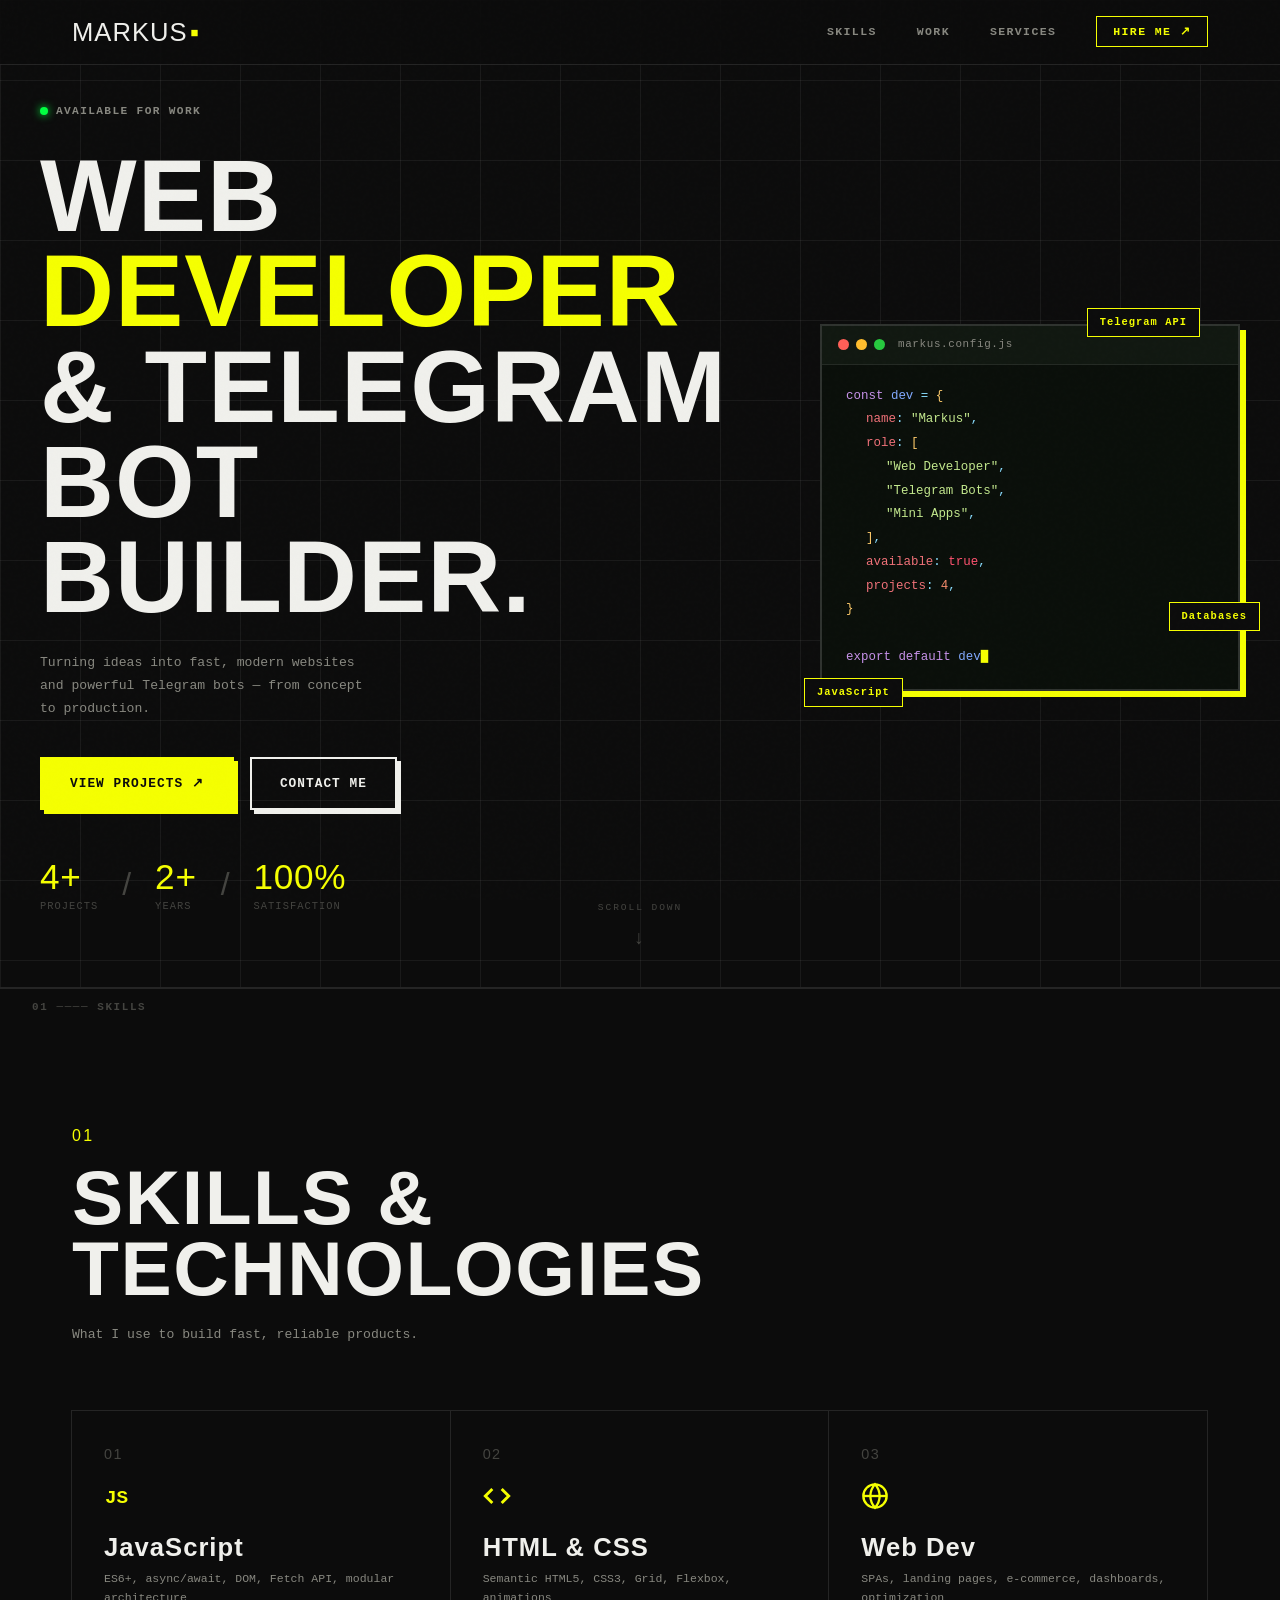
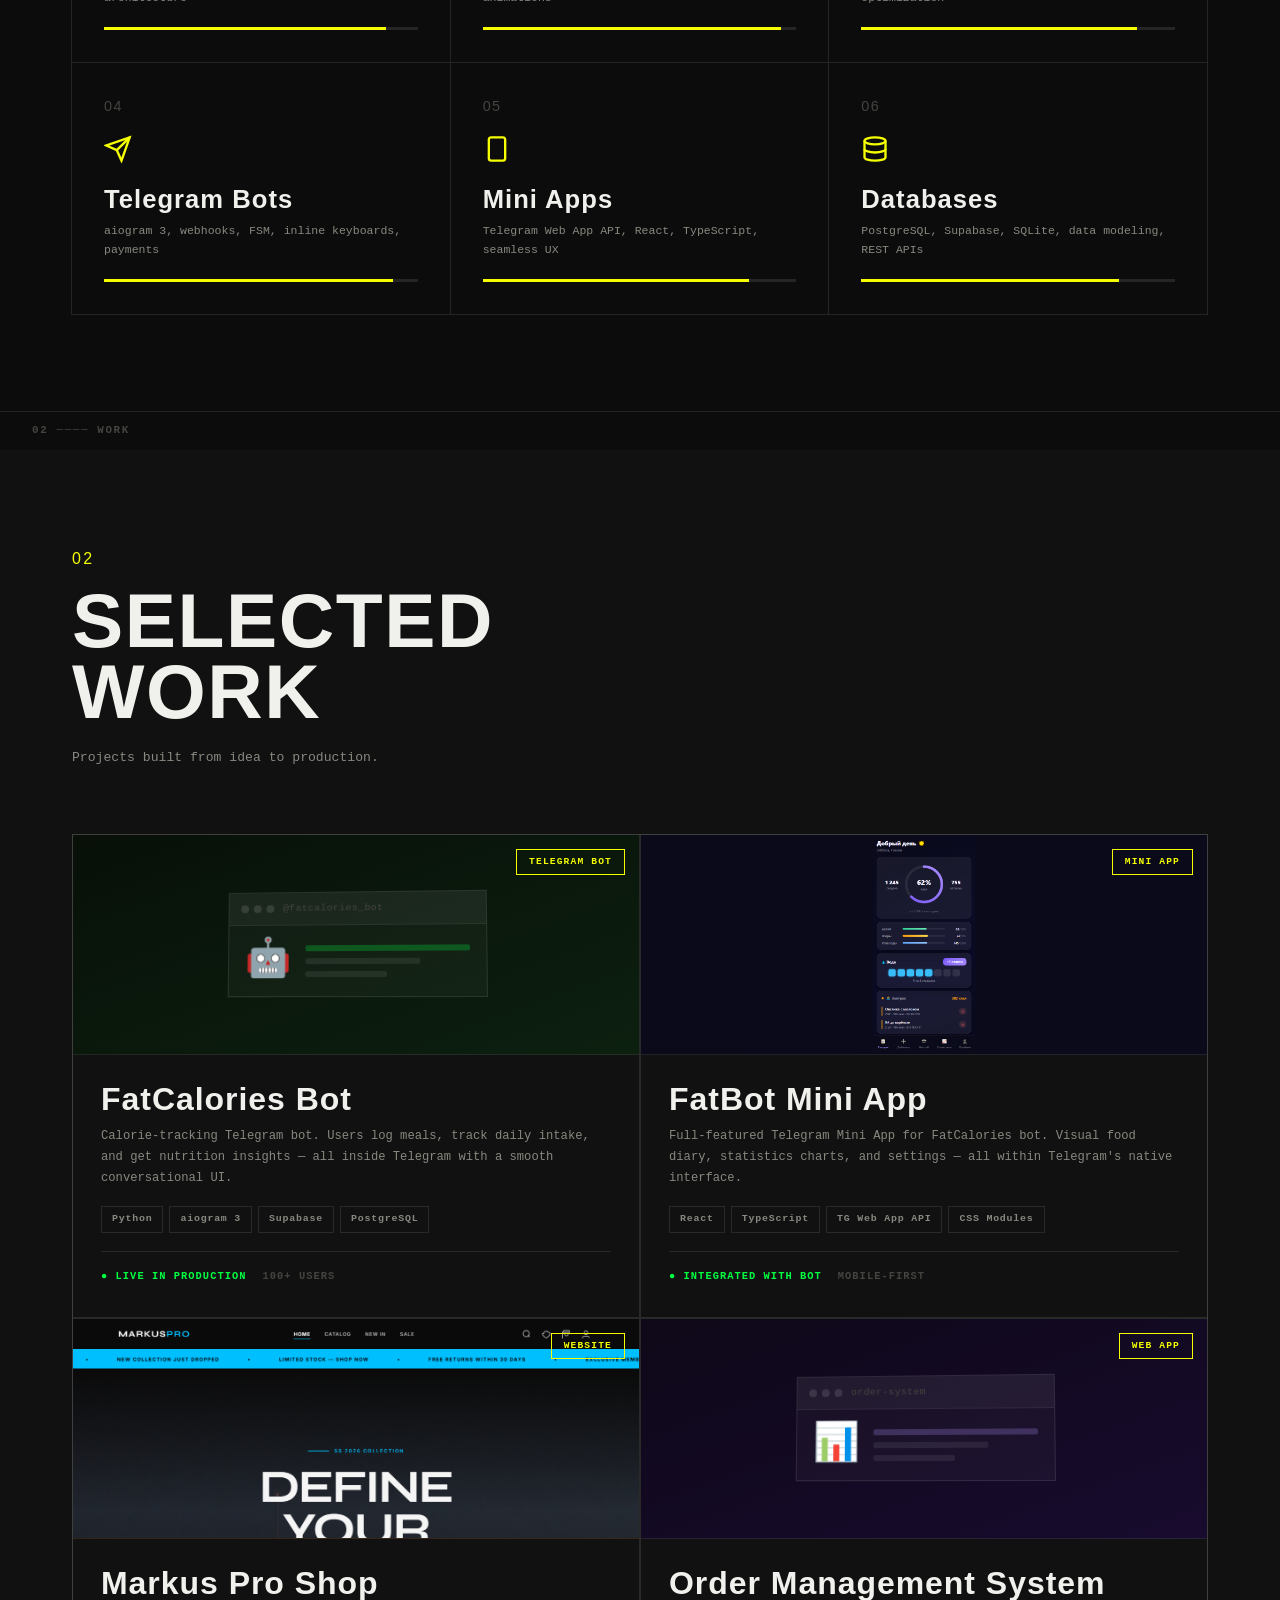
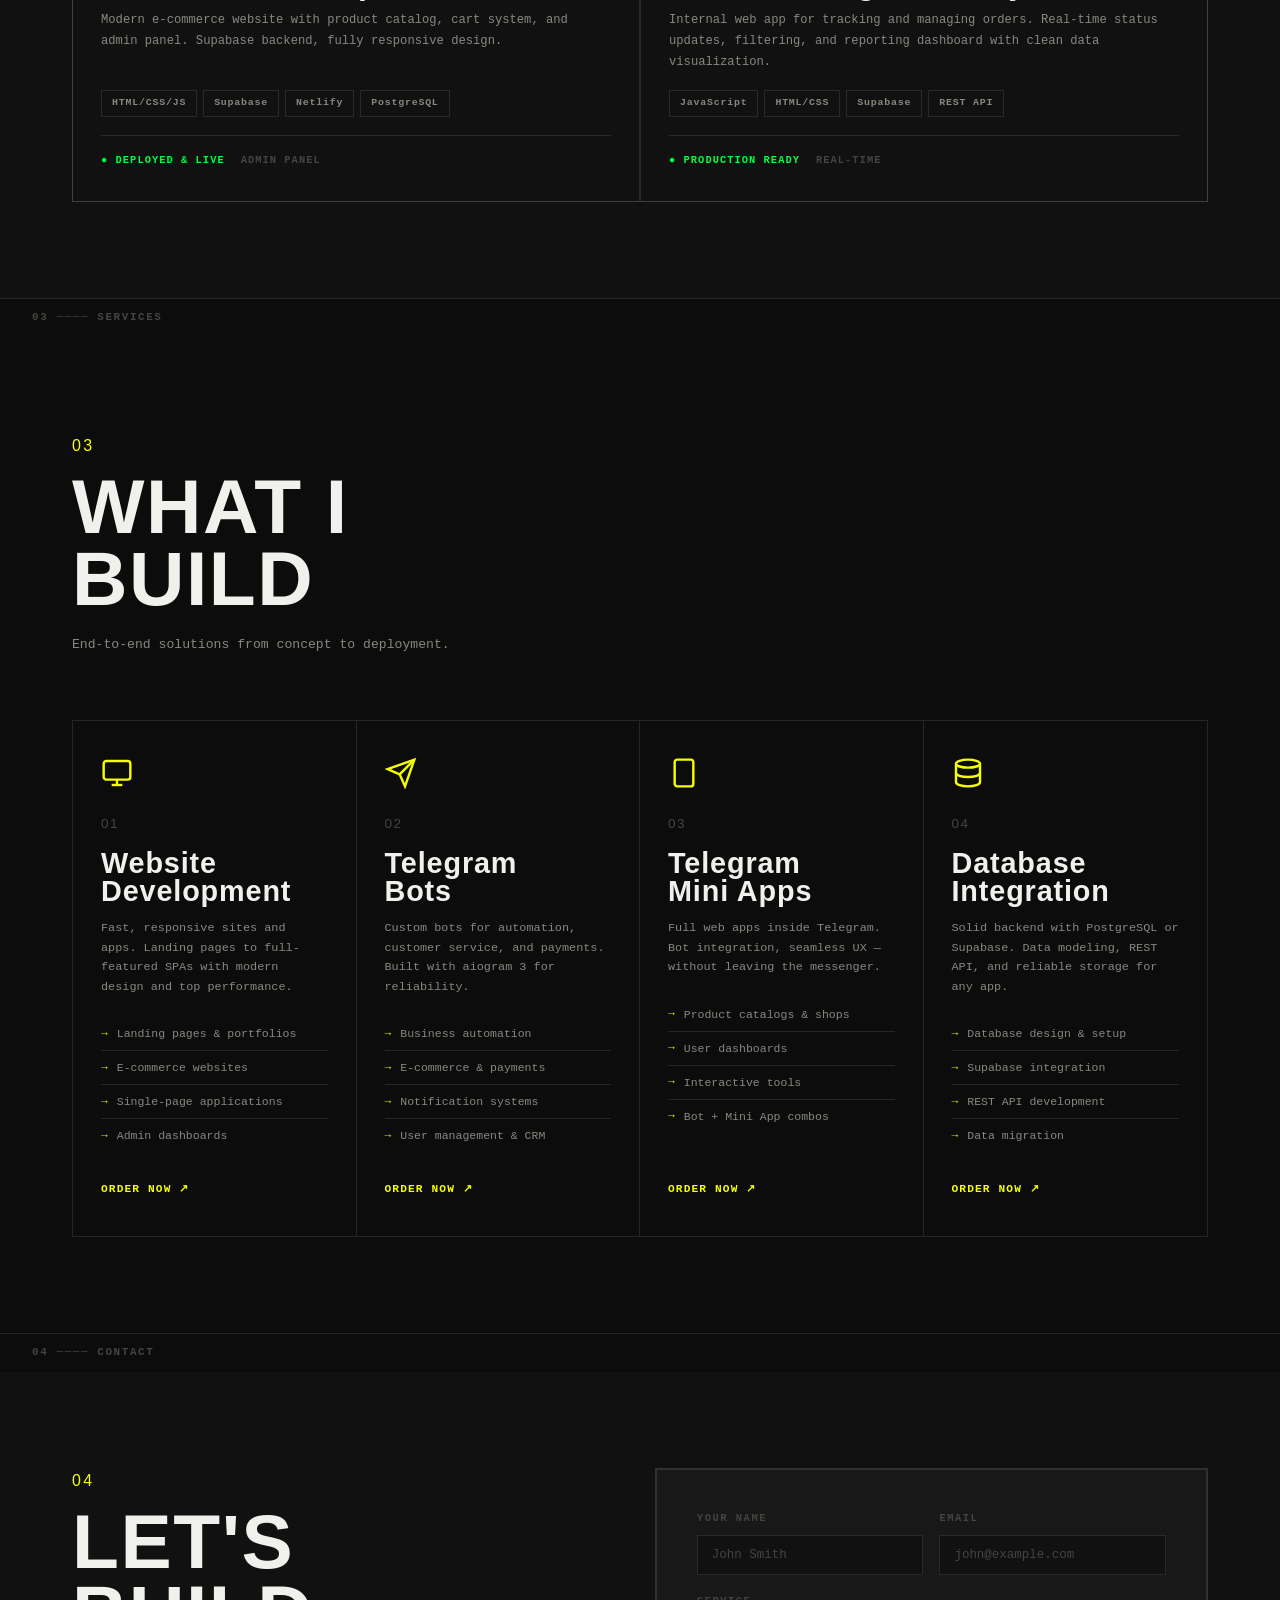
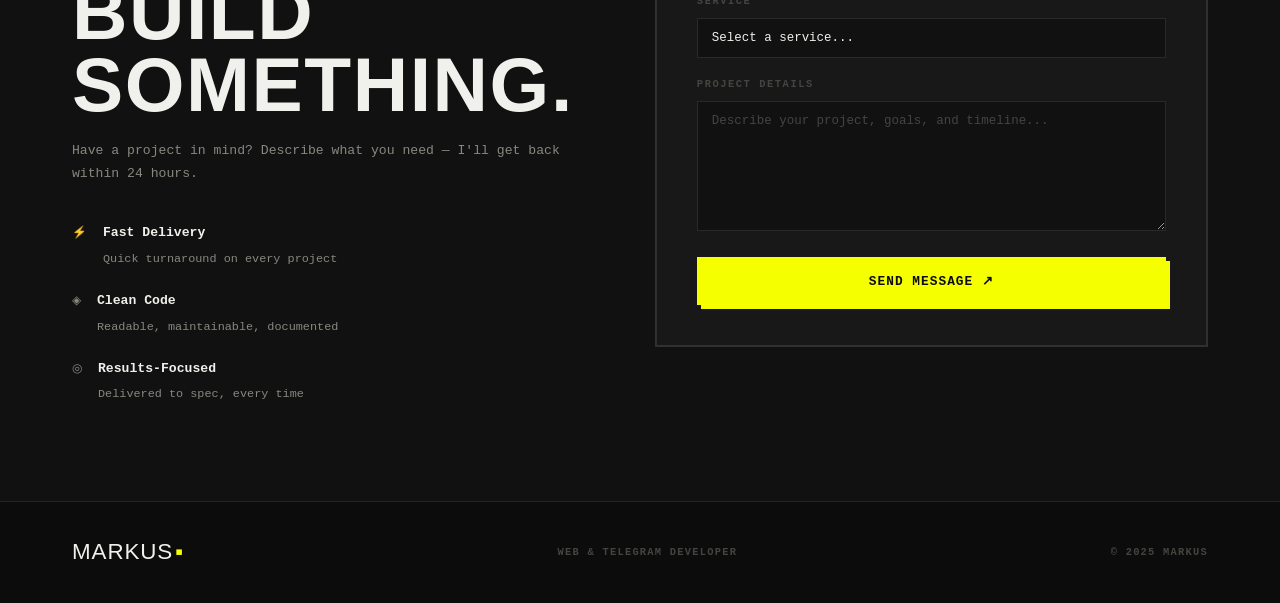
==== commit 6aa4e03f: "feat: add real project screenshots (Markus Pro + FatBot)" ====
--- a/index.html
+++ b/index.html
@@ -244,20 +244,7 @@
                 <article class="proj-card reveal">
                     <div class="proj-num">02</div>
                     <div class="proj-preview pp-2" aria-hidden="true">
-                        <div class="pp-mock">
-                            <div class="pp-bar">
-                                <span></span><span></span><span></span>
-                                <span class="pp-url">fatbot miniapp</span>
-                            </div>
-                            <div class="pp-content">
-                                <div class="pp-icon">📱</div>
-                                <div class="pp-lines">
-                                    <div class="pp-line ll"></div>
-                                    <div class="pp-line lm"></div>
-                                    <div class="pp-line ls"></div>
-                                </div>
-                            </div>
-                        </div>
+                        <img src="assets/fatbot.png" alt="FatBot Mini App" class="proj-screenshot proj-screenshot-mobile">
                         <span class="proj-type-badge">MINI APP</span>
                     </div>
                     <div class="proj-info">
@@ -276,20 +263,7 @@
                 <article class="proj-card reveal">
                     <div class="proj-num">03</div>
                     <div class="proj-preview pp-3" aria-hidden="true">
-                        <div class="pp-mock">
-                            <div class="pp-bar">
-                                <span></span><span></span><span></span>
-                                <span class="pp-url">markus-pro-shop</span>
-                            </div>
-                            <div class="pp-content">
-                                <div class="pp-icon">🛒</div>
-                                <div class="pp-lines">
-                                    <div class="pp-line ll"></div>
-                                    <div class="pp-line lm"></div>
-                                    <div class="pp-line ls"></div>
-                                </div>
-                            </div>
-                        </div>
+                        <img src="assets/markuspro.png" alt="Markus Pro Shop" class="proj-screenshot">
                         <span class="proj-type-badge">WEBSITE</span>
                     </div>
                     <div class="proj-info">
--- a/style.css
+++ b/style.css
@@ -1,134 +1,117 @@
 /* ============================================================
-   MARKUS PORTFOLIO — style.css
-   ============================================================ */
-
-/* === RESET & BASE === */
-*, *::before, *::after {
-    margin: 0;
-    padding: 0;
-    box-sizing: border-box;
-}
+   MARKUS PORTFOLIO — NEOBRUTALISM
+   ============================================================ */
+
+/* === RESET === */
+*, *::before, *::after { margin: 0; padding: 0; box-sizing: border-box; }
 
 :root {
-    --bg:           #05050f;
-    --bg-2:         #09091a;
-    --bg-card:      #0d0d1e;
-    --bg-card-h:    #111128;
-    --border:       rgba(120, 120, 200, 0.1);
-    --border-glow:  rgba(0, 229, 255, 0.2);
-    --cyan:         #00e5ff;
-    --cyan-rgb:     0, 229, 255;
-    --purple:       #a78bfa;
-    --purple-rgb:   167, 139, 250;
-    --green:        #00ff87;
-    --green-rgb:    0, 255, 135;
-    --text:         #f1f5f9;
-    --text-2:       #94a3b8;
-    --text-3:       #475569;
-    --font-h:       'Space Grotesk', system-ui, sans-serif;
-    --font-b:       'Inter', system-ui, sans-serif;
-    --r:            16px;
-    --r-sm:         10px;
-    --ease:         0.25s ease;
-    --shadow:       0 8px 40px rgba(0, 0, 0, 0.5);
+    --bg:      #0C0C0C;
+    --bg2:     #111111;
+    --bg3:     #181818;
+    --acc:     #F5FF00;
+    --acc-dim: rgba(245, 255, 0, 0.08);
+    --red:     #FF3B3B;
+    --text:    #F0F0EC;
+    --text2:   #888880;
+    --text3:   #444440;
+    --border:  rgba(255, 255, 255, 0.1);
+    --bordera: rgba(255, 255, 255, 0.06);
+
+    --font-d: 'Bebas Neue', 'Arial Black', sans-serif;
+    --font-m: 'Space Mono', 'Courier New', monospace;
+
+    /* Neobrutalist shadow */
+    --nb-shadow:  4px 4px 0 var(--acc);
+    --nb-shadow2: 6px 6px 0 var(--acc);
+    --nb-shadoww: 4px 4px 0 var(--text);
+    --nb-shadoww2: 6px 6px 0 var(--text);
 }
 
 html {
     scroll-behavior: smooth;
-    scroll-padding-top: 76px;
+    scroll-padding-top: 72px;
 }
 
 body {
     background: var(--bg);
     color: var(--text);
-    font-family: var(--font-b);
+    font-family: var(--font-m);
+    font-size: 14px;
     line-height: 1.65;
     overflow-x: hidden;
     -webkit-font-smoothing: antialiased;
-    -moz-osx-font-smoothing: grayscale;
-}
-
-::-webkit-scrollbar              { width: 5px; }
-::-webkit-scrollbar-track        { background: var(--bg); }
-::-webkit-scrollbar-thumb        { background: rgba(var(--cyan-rgb), 0.25); border-radius: 3px; }
-::-webkit-scrollbar-thumb:hover  { background: rgba(var(--cyan-rgb), 0.5); }
-
-h1, h2, h3, h4 {
-    font-family: var(--font-h);
-    line-height: 1.15;
-    font-weight: 700;
-}
+}
+
+/* Grain overlay */
+body::before {
+    content: '';
+    position: fixed;
+    inset: 0;
+    background-image: url("data:image/svg+xml,%3Csvg viewBox='0 0 256 256' xmlns='http://www.w3.org/2000/svg'%3E%3Cfilter id='noise'%3E%3CfeTurbulence type='fractalNoise' baseFrequency='0.9' numOctaves='4' stitchTiles='stitch'/%3E%3C/filter%3E%3Crect width='100%25' height='100%25' filter='url(%23noise)' opacity='0.04'/%3E%3C/svg%3E");
+    pointer-events: none;
+    z-index: 9999;
+    opacity: 0.35;
+}
+
+::-webkit-scrollbar { width: 4px; }
+::-webkit-scrollbar-track { background: var(--bg); }
+::-webkit-scrollbar-thumb { background: var(--acc); }
 
 /* === UTILITIES === */
 
-.gradient-text {
-    background: linear-gradient(135deg, var(--cyan) 0%, var(--purple) 100%);
-    -webkit-background-clip: text;
-    -webkit-text-fill-color: transparent;
-    background-clip: text;
-}
-
 .container {
-    width: 100%;
     max-width: 1200px;
     margin: 0 auto;
-    padding: 0 24px;
-}
-
-/* Buttons */
+    padding: 0 32px;
+}
+
 .btn {
     display: inline-flex;
     align-items: center;
     gap: 8px;
     padding: 14px 28px;
-    border-radius: 12px;
-    font-family: var(--font-h);
-    font-weight: 600;
-    font-size: 0.95rem;
+    font-family: var(--font-m);
+    font-size: 0.8rem;
+    font-weight: 700;
+    letter-spacing: 0.08em;
     text-decoration: none;
-    transition: transform var(--ease), box-shadow var(--ease), border-color var(--ease), color var(--ease);
+    border: 2px solid var(--text);
     cursor: pointer;
-    border: none;
+    transition: background 0.12s, color 0.12s, box-shadow 0.12s, transform 0.12s;
     white-space: nowrap;
-    position: relative;
+    border-radius: 0;
 }
 
 .btn-primary {
-    background: linear-gradient(135deg, var(--cyan), var(--purple));
-    color: #06030e;
-    box-shadow: 0 0 32px rgba(var(--cyan-rgb), 0.22);
+    background: var(--acc);
+    color: var(--bg);
+    border-color: var(--acc);
+    box-shadow: var(--nb-shadow);
 }
 
 .btn-primary:hover {
-    transform: translateY(-2px);
-    box-shadow: 0 0 56px rgba(var(--cyan-rgb), 0.38);
-}
-
-.btn-primary:active { transform: translateY(0); }
-
-.btn-outline {
+    background: transparent;
+    color: var(--acc);
+    box-shadow: var(--nb-shadow2);
+    transform: translate(-2px, -2px);
+}
+
+.btn-ghost {
     background: transparent;
     color: var(--text);
-    border: 1.5px solid var(--border-glow);
-}
-
-.btn-outline:hover {
-    border-color: var(--cyan);
-    color: var(--cyan);
-    box-shadow: 0 0 24px rgba(var(--cyan-rgb), 0.12);
-    transform: translateY(-2px);
-}
-
-.btn-full {
-    width: 100%;
-    justify-content: center;
-}
-
-.btn[disabled] {
-    opacity: 0.6;
-    cursor: not-allowed;
-    transform: none !important;
-}
+    border-color: var(--text);
+    box-shadow: var(--nb-shadoww);
+}
+
+.btn-ghost:hover {
+    background: var(--text);
+    color: var(--bg);
+    box-shadow: var(--nb-shadoww2);
+    transform: translate(-2px, -2px);
+}
+
+.btn-full { width: 100%; justify-content: center; }
 
 /* ============================================================
    NAVIGATION
@@ -140,127 +123,139 @@
     left: 0;
     right: 0;
     z-index: 100;
-    transition: background var(--ease), border-color var(--ease), backdrop-filter var(--ease);
-}
-
-.nav.scrolled {
-    background: rgba(5, 5, 15, 0.88);
-    backdrop-filter: blur(24px);
-    -webkit-backdrop-filter: blur(24px);
     border-bottom: 1px solid var(--border);
-}
-
-.nav-container {
+    background: rgba(12, 12, 12, 0.92);
+    backdrop-filter: blur(16px);
+    -webkit-backdrop-filter: blur(16px);
+    transition: border-color 0.2s;
+}
+
+.nav.scrolled { border-bottom-color: rgba(245, 255, 0, 0.2); }
+
+.nav-inner {
     max-width: 1200px;
     margin: 0 auto;
-    padding: 18px 24px;
+    padding: 0 32px;
+    height: 64px;
     display: flex;
     align-items: center;
     justify-content: space-between;
 }
 
 .nav-logo {
-    display: inline-flex;
-    align-items: center;
-    gap: 1px;
-    font-family: var(--font-h);
-    font-weight: 700;
-    font-size: 1.3rem;
-    cursor: pointer;
-    user-select: none;
-}
-
-.logo-mark {
-    color: var(--cyan);
-    text-shadow: 0 0 22px rgba(var(--cyan-rgb), 0.7);
-    font-size: 1.45rem;
-}
-
-.logo-text { color: var(--text); }
+    font-family: var(--font-d);
+    font-size: 1.6rem;
+    letter-spacing: 0.04em;
+    color: var(--text);
+    text-decoration: none;
+    display: flex;
+    align-items: center;
+    gap: 2px;
+    transition: color 0.15s;
+}
+
+.nav-logo:hover { color: var(--acc); }
+
+.logo-dot { color: var(--acc); }
 
 .nav-links {
     display: flex;
     align-items: center;
-    gap: 36px;
+    gap: 40px;
     list-style: none;
 }
 
 .nav-links a {
-    color: var(--text-2);
+    font-family: var(--font-m);
+    font-size: 0.72rem;
+    font-weight: 700;
+    letter-spacing: 0.12em;
+    color: var(--text2);
     text-decoration: none;
-    font-size: 0.9rem;
-    font-weight: 500;
-    transition: color var(--ease);
-    letter-spacing: 0.02em;
+    text-transform: uppercase;
+    transition: color 0.15s;
 }
 
 .nav-links a:hover { color: var(--text); }
 
-.nav-links .nav-cta {
-    background: linear-gradient(135deg, var(--cyan), var(--purple));
-    -webkit-background-clip: text;
-    -webkit-text-fill-color: transparent;
-    background-clip: text;
-    font-weight: 700;
-}
-
-.nav-burger {
+.nav-hire {
+    color: var(--acc) !important;
+    border: 1.5px solid var(--acc);
+    padding: 8px 16px;
+    transition: background 0.12s, color 0.12s !important;
+}
+
+.nav-hire:hover {
+    background: var(--acc) !important;
+    color: var(--bg) !important;
+}
+
+.burger {
     display: none;
     flex-direction: column;
-    justify-content: center;
     gap: 5px;
     background: none;
     border: none;
     cursor: pointer;
     padding: 6px;
-    border-radius: 8px;
-    transition: background var(--ease);
-}
-
-.nav-burger:hover { background: var(--border); }
-
-.nav-burger span {
+}
+
+.burger span {
     display: block;
     width: 22px;
     height: 2px;
     background: var(--text);
-    border-radius: 2px;
-    transition: transform 0.3s ease, opacity 0.3s ease;
-}
-
-.nav-burger.open span:nth-child(1) { transform: translateY(7px) rotate(45deg); }
-.nav-burger.open span:nth-child(2) { opacity: 0; transform: scaleX(0); }
-.nav-burger.open span:nth-child(3) { transform: translateY(-7px) rotate(-45deg); }
-
-.nav-mobile {
+    transition: all 0.25s;
+}
+
+.burger.open span:nth-child(1) { transform: translateY(7px) rotate(45deg); }
+.burger.open span:nth-child(2) { opacity: 0; }
+.burger.open span:nth-child(3) { transform: translateY(-7px) rotate(-45deg); }
+
+.nav-drawer {
     display: none;
     flex-direction: column;
-    padding: 12px 24px 20px;
     border-top: 1px solid var(--border);
-    background: rgba(5, 5, 15, 0.98);
-    backdrop-filter: blur(24px);
-    -webkit-backdrop-filter: blur(24px);
-}
-
-.nav-mobile.open { display: flex; }
-
-.nav-mobile a {
-    padding: 14px 0;
-    color: var(--text-2);
+    background: var(--bg);
+}
+
+.nav-drawer.open { display: flex; }
+
+.nav-drawer a {
+    padding: 16px 32px;
+    font-family: var(--font-m);
+    font-size: 0.8rem;
+    font-weight: 700;
+    letter-spacing: 0.12em;
+    color: var(--text2);
     text-decoration: none;
-    font-weight: 500;
-    font-size: 0.95rem;
     border-bottom: 1px solid var(--border);
-    transition: color var(--ease);
-}
-
-.nav-mobile a:last-child {
-    border-bottom: none;
-    color: var(--cyan);
-    font-weight: 700;
-}
-
-.nav-mobile a:hover { color: var(--text); }
+    transition: color 0.15s, background 0.15s;
+}
+
+.nav-drawer a:hover { color: var(--text); background: var(--bg3); }
+.drawer-hire { color: var(--acc) !important; }
+
+/* ============================================================
+   DIVIDERS
+   ============================================================ */
+
+.divider {
+    border-top: 1px solid var(--border);
+    padding: 10px 32px;
+    font-family: var(--font-m);
+    font-size: 0.68rem;
+    font-weight: 700;
+    letter-spacing: 0.15em;
+    color: var(--text3);
+    text-transform: uppercase;
+    max-width: 100%;
+    overflow: hidden;
+}
+
+.divider span {
+    white-space: nowrap;
+}
 
 /* ============================================================
    HERO
@@ -268,271 +263,287 @@
 
 .hero {
     min-height: 100vh;
-    display: flex;
-    align-items: center;
+    padding: 100px 32px 72px;
     position: relative;
+    display: flex;
+    flex-direction: column;
+    justify-content: center;
+    border-bottom: 1px solid var(--border);
     overflow: hidden;
-    padding: 120px 24px 100px;
-}
-
-.hero-bg {
-    position: absolute;
-    inset: 0;
-    pointer-events: none;
-}
-
-.grid-pattern {
+}
+
+/* Subtle grid background */
+.hero::before {
+    content: '';
     position: absolute;
     inset: 0;
     background-image:
-        linear-gradient(rgba(var(--cyan-rgb), 0.04) 1px, transparent 1px),
-        linear-gradient(90deg, rgba(var(--cyan-rgb), 0.04) 1px, transparent 1px);
-    background-size: 64px 64px;
-    mask-image: radial-gradient(ellipse 80% 80% at 50% 50%, black, transparent);
-    -webkit-mask-image: radial-gradient(ellipse 80% 80% at 50% 50%, black, transparent);
-    animation: gridShimmer 6s ease-in-out infinite alternate;
-}
-
-@keyframes gridShimmer {
-    from { opacity: 0.4; }
-    to   { opacity: 1; }
-}
-
-.orb {
-    position: absolute;
-    border-radius: 50%;
+        linear-gradient(var(--bordera) 1px, transparent 1px),
+        linear-gradient(90deg, var(--bordera) 1px, transparent 1px);
+    background-size: 80px 80px;
     pointer-events: none;
 }
 
-.orb-1 {
-    width: 600px;
-    height: 600px;
-    background: radial-gradient(circle, rgba(var(--cyan-rgb), 0.07) 0%, transparent 65%);
-    top: -200px;
-    right: -150px;
-    animation: orbFloat1 14s ease-in-out infinite;
-}
-
-.orb-2 {
-    width: 500px;
-    height: 500px;
-    background: radial-gradient(circle, rgba(var(--purple-rgb), 0.08) 0%, transparent 65%);
-    bottom: -150px;
-    left: -100px;
-    animation: orbFloat2 18s ease-in-out infinite;
-}
-
-.orb-3 {
-    width: 350px;
-    height: 350px;
-    background: radial-gradient(circle, rgba(var(--green-rgb), 0.05) 0%, transparent 65%);
-    top: 45%;
-    left: 38%;
-    animation: orbFloat3 11s ease-in-out infinite;
-}
-
-@keyframes orbFloat1 {
-    0%,100% { transform: translate(0, 0) scale(1); }
-    33%      { transform: translate(-60px, 60px) scale(1.08); }
-    66%      { transform: translate(40px, -40px) scale(0.95); }
-}
-
-@keyframes orbFloat2 {
-    0%,100% { transform: translate(0, 0); }
-    50%      { transform: translate(70px, -50px); }
-}
-
-@keyframes orbFloat3 {
-    0%,100% { transform: translate(0, 0) scale(1); }
-    50%      { transform: translate(-50px, 70px) scale(1.1); }
-}
-
-.hero-content {
+.hero-grid {
     max-width: 1200px;
     width: 100%;
     margin: 0 auto;
+    display: grid;
+    grid-template-columns: 1fr 420px;
+    gap: 60px;
+    align-items: center;
     position: relative;
     z-index: 1;
 }
 
-/* Badge */
+/* BADGE */
 .hero-badge {
     display: inline-flex;
     align-items: center;
-    gap: 9px;
-    background: rgba(var(--cyan-rgb), 0.07);
-    border: 1px solid rgba(var(--cyan-rgb), 0.18);
-    color: var(--cyan);
-    padding: 8px 18px;
-    border-radius: 100px;
-    font-size: 0.82rem;
-    font-weight: 600;
-    letter-spacing: 0.03em;
+    gap: 8px;
+    font-family: var(--font-m);
+    font-size: 0.7rem;
+    font-weight: 700;
+    letter-spacing: 0.12em;
+    color: var(--text2);
     margin-bottom: 28px;
-    animation: fadeSlideDown 0.6s ease both;
-}
-
-.badge-dot {
+}
+
+.badge-led {
     width: 8px;
     height: 8px;
-    background: var(--green);
+    background: #00FF41;
     border-radius: 50%;
-    box-shadow: 0 0 10px var(--green);
-    animation: dotPulse 2.2s ease-in-out infinite;
-}
-
-@keyframes dotPulse {
-    0%,100% { opacity: 1; transform: scale(1); box-shadow: 0 0 10px var(--green); }
-    50%      { opacity: 0.75; transform: scale(1.25); box-shadow: 0 0 18px var(--green); }
-}
-
-/* Heading */
-.hero-title {
-    font-size: clamp(2.8rem, 8vw, 6.5rem);
-    line-height: 1.04;
-    margin-bottom: 18px;
-    animation: fadeSlideUp 0.65s ease 0.1s both;
-}
-
-.hero-greeting {
-    display: block;
-    color: var(--text-2);
-    font-size: clamp(1.4rem, 3.5vw, 2.2rem);
-    font-weight: 400;
-    margin-bottom: 6px;
-}
-
-.hero-name { display: block; }
-
-.hero-subtitle {
-    font-size: clamp(1rem, 2.5vw, 1.45rem);
-    color: var(--text-2);
-    font-weight: 400;
-    margin-bottom: 18px;
-    animation: fadeSlideUp 0.65s ease 0.18s both;
-}
-
-.hero-desc {
-    font-size: 1.05rem;
-    color: var(--text-3);
-    max-width: 560px;
-    line-height: 1.72;
-    margin-bottom: 42px;
-    animation: fadeSlideUp 0.65s ease 0.26s both;
-}
-
-.br-desktop { display: block; }
-
-/* CTA buttons */
-.hero-actions {
+    box-shadow: 0 0 8px #00FF41;
+    animation: ledPulse 2s ease-in-out infinite;
+    flex-shrink: 0;
+}
+
+@keyframes ledPulse {
+    0%,100% { opacity: 1; box-shadow: 0 0 8px #00FF41; }
+    50%      { opacity: 0.6; box-shadow: 0 0 16px #00FF41; }
+}
+
+/* HEADING */
+.hero-heading {
+    font-family: var(--font-d);
+    font-size: clamp(4rem, 8vw, 8rem);
+    line-height: 0.93;
+    letter-spacing: 0.01em;
+    margin-bottom: 28px;
+    display: flex;
+    flex-direction: column;
+}
+
+.h-line { display: block; }
+
+.accent-line { color: var(--acc); }
+
+/* SUB */
+.hero-sub {
+    font-size: 0.82rem;
+    color: var(--text2);
+    line-height: 1.75;
+    margin-bottom: 36px;
+    max-width: 420px;
+}
+
+/* BUTTONS */
+.hero-btns {
     display: flex;
     flex-wrap: wrap;
-    gap: 14px;
-    margin-bottom: 60px;
-    animation: fadeSlideUp 0.65s ease 0.34s both;
-}
-
-/* Stats */
+    gap: 16px;
+    margin-bottom: 48px;
+}
+
+/* STATS */
 .hero-stats {
     display: flex;
     align-items: center;
-    gap: 32px;
-    animation: fadeSlideUp 0.65s ease 0.42s both;
-}
-
-.stat {
-    display: flex;
-    flex-direction: column;
-}
-
-.stat-number {
-    font-family: var(--font-h);
+    gap: 24px;
+}
+
+.stat { display: flex; flex-direction: column; }
+
+.stat-n {
+    font-family: var(--font-d);
+    font-size: 2.2rem;
+    color: var(--acc);
+    letter-spacing: 0.02em;
+    line-height: 1;
+}
+
+.stat-l {
+    font-size: 0.65rem;
+    color: var(--text3);
+    letter-spacing: 0.1em;
+    text-transform: uppercase;
+    margin-top: 4px;
+}
+
+.stat-sep {
+    font-family: var(--font-d);
     font-size: 2rem;
-    font-weight: 700;
-    background: linear-gradient(135deg, var(--cyan), var(--purple));
-    -webkit-background-clip: text;
-    -webkit-text-fill-color: transparent;
-    background-clip: text;
-    line-height: 1;
-    letter-spacing: -0.02em;
-}
-
-.stat-label {
+    color: var(--text3);
+    margin-bottom: 4px;
+}
+
+/* RIGHT — code window */
+.hero-right {
+    position: relative;
+}
+
+.code-window {
+    border: 2px solid rgba(255,255,255,0.15);
+    box-shadow: 6px 6px 0 var(--acc);
+    background: #0A0F0A;
+    font-family: var(--font-m);
+    overflow: hidden;
+    transition: box-shadow 0.15s, transform 0.15s;
+}
+
+.code-window:hover {
+    box-shadow: 9px 9px 0 var(--acc);
+    transform: translate(-2px, -2px);
+}
+
+.cw-bar {
+    background: #111811;
+    border-bottom: 1px solid rgba(255,255,255,0.08);
+    padding: 10px 16px;
+    display: flex;
+    align-items: center;
+    gap: 7px;
+}
+
+.cw-dot {
+    width: 11px;
+    height: 11px;
+    border-radius: 50%;
+}
+
+.cw-r { background: #FF5F57; }
+.cw-y { background: #FFBD2E; }
+.cw-g { background: #27C93F; }
+
+.cw-title {
+    font-size: 0.68rem;
+    color: var(--text2);
+    letter-spacing: 0.06em;
+    margin-left: 6px;
+}
+
+.cw-body {
+    padding: 20px 24px;
     font-size: 0.78rem;
-    color: var(--text-3);
-    margin-top: 5px;
-    letter-spacing: 0.02em;
-}
-
-.stat-divider {
-    width: 1px;
-    height: 42px;
-    background: var(--border);
-    flex-shrink: 0;
-}
-
-/* Scroll indicator */
-.hero-scroll {
+    line-height: 1.9;
+}
+
+.code-line { display: block; }
+.indent  { padding-left: 20px; }
+.indent2 { padding-left: 40px; }
+
+.c-kw   { color: #C792EA; }
+.c-var  { color: #82AAFF; }
+.c-op   { color: #89DDFF; }
+.c-br   { color: #FFCB6B; }
+.c-key  { color: #F07178; }
+.c-str  { color: #C3E88D; }
+.c-bool { color: #FF5370; }
+.c-num  { color: #F78C6C; }
+.c-cursor {
+    color: var(--acc);
+    animation: blink 1.1s step-end infinite;
+}
+
+@keyframes blink {
+    0%,100% { opacity: 1; }
+    50%      { opacity: 0; }
+}
+
+/* Floating tags */
+.hero-tag {
     position: absolute;
-    bottom: 36px;
+    font-family: var(--font-m);
+    font-size: 0.65rem;
+    font-weight: 700;
+    letter-spacing: 0.1em;
+    padding: 5px 12px;
+    border: 1.5px solid var(--acc);
+    color: var(--acc);
+    background: var(--bg);
+    white-space: nowrap;
+    animation: tagFloat 4s ease-in-out infinite;
+}
+
+.tag-1 { bottom: -16px; left: -16px; animation-delay: 0s; }
+.tag-2 { top: -16px;    right: 40px; animation-delay: 1.3s; }
+.tag-3 { bottom: 60px;  right: -20px; animation-delay: 2.6s; }
+
+@keyframes tagFloat {
+    0%,100% { transform: translateY(0); }
+    50%      { transform: translateY(-6px); }
+}
+
+/* SCROLL HINT */
+.hero-scroll-hint {
+    position: absolute;
+    bottom: 32px;
     left: 50%;
     transform: translateX(-50%);
     display: flex;
     flex-direction: column;
     align-items: center;
-    gap: 9px;
-    color: var(--text-3);
-    font-size: 0.7rem;
-    letter-spacing: 0.12em;
-    text-transform: uppercase;
-    animation: fadeIn 1s ease 0.9s both;
-}
-
-.scroll-line {
-    width: 1px;
-    height: 40px;
-    background: linear-gradient(to bottom, rgba(var(--cyan-rgb), 0.4), transparent);
-    animation: scrollPulse 2.2s ease-in-out infinite;
-}
-
-@keyframes scrollPulse {
-    0%,100% { transform: scaleY(1); opacity: 1; }
-    50%      { transform: scaleY(0.55); opacity: 0.4; }
+    gap: 8px;
+    font-size: 0.6rem;
+    letter-spacing: 0.2em;
+    color: var(--text3);
+    z-index: 1;
+}
+
+.scroll-arrow {
+    font-size: 1.2rem;
+    animation: bounce 2s ease-in-out infinite;
+}
+
+@keyframes bounce {
+    0%,100% { transform: translateY(0); }
+    50%      { transform: translateY(6px); }
 }
 
 /* ============================================================
    SECTIONS — shared
    ============================================================ */
 
-.section { padding: 108px 0; }
-.section--dark { background: var(--bg-2); }
-
-.section-header {
-    text-align: center;
-    margin-bottom: 68px;
-}
-
-.section-tag {
+.section { padding: 96px 0; }
+.section-dark { background: var(--bg2); }
+
+.section-head {
+    margin-bottom: 64px;
+}
+
+.sec-num {
     display: inline-block;
-    color: var(--cyan);
-    font-size: 0.78rem;
-    font-weight: 700;
-    letter-spacing: 0.2em;
-    text-transform: uppercase;
-    margin-bottom: 14px;
-}
-
-.section-title {
-    font-size: clamp(2rem, 4vw, 3rem);
-    margin-bottom: 16px;
-}
-
-.section-desc {
-    color: var(--text-2);
-    font-size: 1.05rem;
-    max-width: 480px;
-    margin: 0 auto;
-    line-height: 1.65;
+    font-family: var(--font-d);
+    font-size: 1rem;
+    color: var(--acc);
+    letter-spacing: 0.15em;
+    margin-bottom: 12px;
+}
+
+.sec-title {
+    font-family: var(--font-d);
+    font-size: clamp(3rem, 6vw, 5.5rem);
+    line-height: 0.93;
+    letter-spacing: 0.02em;
+    margin-bottom: 20px;
+}
+
+.sec-desc {
+    font-size: 0.82rem;
+    color: var(--text2);
+    max-width: 380px;
+    line-height: 1.7;
 }
 
 /* ============================================================
@@ -542,502 +553,527 @@
 .skills-grid {
     display: grid;
     grid-template-columns: repeat(3, 1fr);
-    gap: 20px;
+    gap: 0;
 }
 
 .skill-card {
-    background: var(--bg-card);
     border: 1px solid var(--border);
-    border-radius: var(--r);
-    padding: 28px;
-    transition: transform var(--ease), border-color var(--ease), box-shadow var(--ease);
+    padding: 32px;
+    background: var(--bg);
+    position: relative;
+    cursor: default;
+    transition: background 0.15s, border-color 0.15s, box-shadow 0.15s, transform 0.15s;
+    margin: -1px 0 0 -1px; /* collapse borders */
+}
+
+.skill-card:hover {
+    border-color: var(--acc);
+    z-index: 2;
+    box-shadow: 4px 4px 0 var(--acc);
+    transform: translate(-2px, -2px);
+}
+
+.sk-num {
+    font-family: var(--font-d);
+    font-size: 0.9rem;
+    color: var(--text3);
+    letter-spacing: 0.1em;
+    display: block;
+    margin-bottom: 16px;
+    transition: color 0.15s;
+}
+
+.sk-icon {
+    color: var(--acc);
+    margin-bottom: 16px;
+    transition: color 0.15s;
+    display: block;
+}
+
+.sk-name {
+    font-family: var(--font-d);
+    font-size: 1.6rem;
+    letter-spacing: 0.04em;
+    margin-bottom: 10px;
+    line-height: 1;
+    transition: color 0.15s;
+}
+
+.sk-desc {
+    font-size: 0.72rem;
+    color: var(--text2);
+    line-height: 1.6;
+    margin-bottom: 20px;
+    transition: color 0.15s;
+}
+
+.sk-bar-wrap {
+    height: 3px;
+    background: var(--border);
+    overflow: hidden;
+    transition: background 0.15s;
+}
+
+.sk-bar {
+    height: 100%;
+    width: var(--w);
+    background: var(--acc);
+    transform-origin: left;
+    transform: scaleX(0);
+    transition: transform 1.1s cubic-bezier(0.25, 1, 0.5, 1), background 0.15s;
+}
+
+.skill-card.bar-animate .sk-bar { transform: scaleX(1); }
+
+/* ============================================================
+   PORTFOLIO
+   ============================================================ */
+
+.portfolio-list {
+    display: grid;
+    grid-template-columns: 1fr 1fr;
+    gap: 2px;
+    background: var(--border);
+    border: 1px solid var(--border);
+}
+
+.proj-card {
+    background: var(--bg2);
+    padding: 0;
+    display: flex;
+    flex-direction: column;
     position: relative;
     overflow: hidden;
-}
-
-.skill-card::before {
+    transition: background 0.15s;
+    cursor: default;
+}
+
+.proj-card:hover { background: var(--bg3); }
+
+.proj-num {
+    position: absolute;
+    top: 20px;
+    left: 24px;
+    font-family: var(--font-d);
+    font-size: 5rem;
+    color: rgba(255,255,255,0.04);
+    line-height: 1;
+    z-index: 0;
+    pointer-events: none;
+    user-select: none;
+}
+
+/* Preview area */
+.proj-preview {
+    height: 220px;
+    position: relative;
+    display: flex;
+    align-items: center;
+    justify-content: center;
+    overflow: hidden;
+    border-bottom: 1px solid var(--border);
+}
+
+.pp-1 { background: linear-gradient(160deg, #081008 0%, #0c2010 100%); }
+.pp-2 { background: linear-gradient(160deg, #08080f 0%, #0c0c28 100%); }
+.pp-3 { background: linear-gradient(160deg, #180c00 0%, #2a1400 100%); }
+.pp-4 { background: linear-gradient(160deg, #0e0818 0%, #180b2e 100%); }
+
+.pp-mock {
+    width: 260px;
+    border: 1px solid rgba(255,255,255,0.1);
+    background: rgba(255,255,255,0.03);
+    transform: perspective(800px) rotateX(4deg) rotateY(-5deg);
+    transition: transform 0.3s ease;
+}
+
+.proj-card:hover .pp-mock {
+    transform: perspective(800px) rotateX(2deg) rotateY(-2deg);
+}
+
+.proj-screenshot {
+    width: 100%;
+    height: 100%;
+    object-fit: cover;
+    object-position: top center;
+    display: block;
+    transition: transform 0.5s ease;
+}
+
+.proj-screenshot-mobile {
+    object-fit: contain;
+    background: #0a0a1a;
+}
+
+.proj-card:hover .proj-screenshot {
+    transform: scale(1.04);
+}
+
+.pp-bar {
+    display: flex;
+    align-items: center;
+    gap: 5px;
+    padding: 8px 12px;
+    border-bottom: 1px solid rgba(255,255,255,0.06);
+    background: rgba(255,255,255,0.04);
+}
+
+.pp-bar span:not(.pp-url) {
+    width: 8px;
+    height: 8px;
+    border-radius: 50%;
+    background: rgba(255,255,255,0.12);
+    flex-shrink: 0;
+}
+
+.pp-url {
+    font-size: 0.62rem;
+    color: var(--text3);
+    letter-spacing: 0.04em;
+    margin-left: 4px;
+}
+
+.pp-content {
+    padding: 16px;
+    display: flex;
+    align-items: center;
+    gap: 14px;
+}
+
+.pp-icon { font-size: 2.4rem; line-height: 1; }
+
+.pp-lines { display: flex; flex-direction: column; gap: 7px; flex: 1; }
+
+.pp-line { height: 6px; border-radius: 2px; background: rgba(255,255,255,0.08); }
+.ll { width: 100%; }
+.lm { width: 70%; }
+.ls { width: 50%; }
+
+.pp-1 .ll { background: rgba(0, 255, 65, 0.25); }
+.pp-2 .ll { background: rgba(130, 170, 255, 0.25); }
+.pp-3 .ll { background: rgba(255, 160, 60, 0.3); }
+.pp-4 .ll { background: rgba(175, 140, 250, 0.25); }
+
+.proj-type-badge {
+    position: absolute;
+    top: 14px;
+    right: 14px;
+    font-family: var(--font-m);
+    font-size: 0.6rem;
+    font-weight: 700;
+    letter-spacing: 0.12em;
+    padding: 4px 12px;
+    border: 1.5px solid var(--acc);
+    color: var(--acc);
+    background: transparent;
+}
+
+/* Card body */
+.proj-info {
+    padding: 28px 28px 32px;
+    position: relative;
+    z-index: 1;
+    flex: 1;
+    display: flex;
+    flex-direction: column;
+}
+
+.proj-title {
+    font-family: var(--font-d);
+    font-size: 2rem;
+    letter-spacing: 0.03em;
+    margin-bottom: 10px;
+    line-height: 1.05;
+}
+
+.proj-desc {
+    font-size: 0.76rem;
+    color: var(--text2);
+    line-height: 1.7;
+    margin-bottom: 18px;
+    flex: 1;
+}
+
+.proj-tech {
+    display: flex;
+    flex-wrap: wrap;
+    gap: 6px;
+    margin-bottom: 18px;
+}
+
+.proj-tech span {
+    font-family: var(--font-m);
+    font-size: 0.62rem;
+    font-weight: 700;
+    letter-spacing: 0.08em;
+    padding: 4px 10px;
+    border: 1px solid var(--border);
+    color: var(--text2);
+    background: transparent;
+    transition: border-color 0.15s, color 0.15s;
+}
+
+.proj-card:hover .proj-tech span {
+    border-color: rgba(245, 255, 0, 0.3);
+    color: var(--text);
+}
+
+.proj-meta {
+    display: flex;
+    align-items: center;
+    flex-wrap: wrap;
+    gap: 16px;
+    padding-top: 16px;
+    border-top: 1px solid var(--border);
+}
+
+.proj-status {
+    font-size: 0.65rem;
+    font-weight: 700;
+    letter-spacing: 0.1em;
+    color: #00FF41;
+}
+
+.proj-users {
+    font-size: 0.65rem;
+    font-weight: 700;
+    letter-spacing: 0.1em;
+    color: var(--text3);
+}
+
+/* ============================================================
+   SERVICES
+   ============================================================ */
+
+.services-grid {
+    display: grid;
+    grid-template-columns: repeat(4, 1fr);
+    gap: 0;
+    border: 1px solid var(--border);
+}
+
+.srv-card {
+    padding: 36px 28px;
+    border-right: 1px solid var(--border);
+    background: var(--bg);
+    display: flex;
+    flex-direction: column;
+    position: relative;
+    transition: background 0.15s, border-color 0.15s, box-shadow 0.15s, transform 0.15s;
+    overflow: hidden;
+}
+
+.srv-card:last-child { border-right: none; }
+
+.srv-card::before {
     content: '';
     position: absolute;
     top: 0;
     left: 0;
     right: 0;
     height: 2px;
-    background: linear-gradient(90deg, transparent, var(--cyan), transparent);
-    opacity: 0;
-    transition: opacity var(--ease);
-}
-
-.skill-card:hover {
-    border-color: rgba(var(--cyan-rgb), 0.25);
-    transform: translateY(-5px);
-    box-shadow: 0 0 44px rgba(var(--cyan-rgb), 0.07), var(--shadow);
-}
-
-.skill-card:hover::before { opacity: 1; }
-
-.skill-icon {
-    width: 52px;
-    height: 52px;
-    border-radius: 13px;
-    display: flex;
-    align-items: center;
-    justify-content: center;
-    margin-bottom: 18px;
-    flex-shrink: 0;
-}
-
-.skill-icon--js   { background: rgba(247, 223, 30,  0.1); color: #f7df1e; }
-.skill-icon--html { background: rgba(var(--cyan-rgb), 0.1); color: var(--cyan); }
-.skill-icon--web  { background: rgba(var(--green-rgb), 0.1); color: var(--green); }
-.skill-icon--tg   { background: rgba(41, 182, 246,  0.1); color: #29b6f6; }
-.skill-icon--mini { background: rgba(var(--purple-rgb), 0.1); color: var(--purple); }
-.skill-icon--db   { background: rgba(251, 146, 60,  0.1); color: #fb923c; }
-
-.skill-card h3 {
-    font-size: 1.05rem;
-    margin-bottom: 8px;
-}
-
-.skill-card p {
-    font-size: 0.855rem;
-    color: var(--text-2);
-    line-height: 1.55;
-    margin-bottom: 18px;
-}
-
-.skill-level {
-    height: 4px;
-    background: rgba(255, 255, 255, 0.06);
-    border-radius: 2px;
-    overflow: hidden;
-}
-
-.skill-bar {
-    height: 100%;
-    width: var(--width);
-    background: linear-gradient(90deg, var(--cyan), var(--purple));
-    border-radius: 2px;
+    background: var(--acc);
+    transform: scaleX(0);
     transform-origin: left;
-    transform: scaleX(0);
-    transition: transform 1.1s cubic-bezier(0.25, 1, 0.5, 1);
-}
-
-.skill-card.bar-animate .skill-bar { transform: scaleX(1); }
-
-/* ============================================================
-   PORTFOLIO
-   ============================================================ */
-
-.portfolio-grid {
-    display: grid;
-    grid-template-columns: repeat(2, 1fr);
-    gap: 24px;
-}
-
-.project-card {
-    background: var(--bg-card);
-    border: 1px solid var(--border);
-    border-radius: var(--r);
-    overflow: hidden;
-    transition: transform var(--ease), border-color var(--ease), box-shadow var(--ease);
-}
-
-.project-card:hover {
-    border-color: rgba(var(--cyan-rgb), 0.25);
-    transform: translateY(-7px);
-    box-shadow: 0 24px 64px rgba(var(--cyan-rgb), 0.07), var(--shadow);
-}
-
-/* Preview area */
-.project-preview {
-    height: 200px;
-    position: relative;
-    display: flex;
-    align-items: center;
-    justify-content: center;
-    overflow: hidden;
-}
-
-.project-preview--1 { background: linear-gradient(135deg, #091a0d 0%, #0d2a18 100%); }
-.project-preview--2 { background: linear-gradient(135deg, #08081f 0%, #0d1240 100%); }
-.project-preview--3 { background: linear-gradient(135deg, #1a0c00 0%, #2e1800 100%); }
-.project-preview--4 { background: linear-gradient(135deg, #0e0820 0%, #1a0c35 100%); }
-
-.preview-mock {
-    width: 220px;
-    background: rgba(255, 255, 255, 0.04);
-    border: 1px solid rgba(255, 255, 255, 0.08);
-    border-radius: 12px;
-    overflow: hidden;
-    transform: perspective(600px) rotateY(-6deg) rotateX(3deg);
-    transition: transform var(--ease);
-}
-
-.project-card:hover .preview-mock {
-    transform: perspective(600px) rotateY(-3deg) rotateX(1deg);
-}
-
-.mock-topbar {
-    display: flex;
-    align-items: center;
-    gap: 5px;
-    padding: 8px 12px;
-    background: rgba(255, 255, 255, 0.04);
-    border-bottom: 1px solid rgba(255, 255, 255, 0.06);
-}
-
-.mock-dot {
-    width: 7px;
-    height: 7px;
-    border-radius: 50%;
-    background: rgba(255, 255, 255, 0.15);
-}
-
-.mock-body {
-    padding: 16px;
-    display: flex;
-    align-items: center;
-    gap: 14px;
-}
-
-.mock-icon { font-size: 2rem; line-height: 1; }
-
-.mock-lines {
-    display: flex;
-    flex-direction: column;
-    gap: 7px;
+    transition: transform 0.2s ease;
+}
+
+.srv-card:hover {
+    background: var(--bg3);
+    z-index: 2;
+}
+
+.srv-card:hover::before { transform: scaleX(1); }
+
+.srv-icon {
+    color: var(--acc);
+    margin-bottom: 16px;
+}
+
+.srv-num {
+    font-family: var(--font-d);
+    font-size: 0.85rem;
+    color: var(--text3);
+    letter-spacing: 0.1em;
+    display: block;
+    margin-bottom: 14px;
+}
+
+.srv-title {
+    font-family: var(--font-d);
+    font-size: 1.8rem;
+    letter-spacing: 0.03em;
+    line-height: 0.96;
+    margin-bottom: 14px;
+}
+
+.srv-desc {
+    font-size: 0.74rem;
+    color: var(--text2);
+    line-height: 1.65;
+    margin-bottom: 20px;
+}
+
+.srv-list {
+    list-style: none;
+    margin-bottom: 28px;
     flex: 1;
 }
 
-.mock-line {
-    height: 7px;
-    border-radius: 4px;
-    background: rgba(255, 255, 255, 0.12);
-}
-
-.l-long  { width: 100%; }
-.l-med   { width: 70%; }
-.l-short { width: 50%; }
-
-.project-preview--1 .l-long  { background: rgba(var(--green-rgb), 0.3); }
-.project-preview--2 .l-long  { background: rgba(var(--cyan-rgb), 0.3); }
-.project-preview--3 .l-long  { background: rgba(251, 146, 60, 0.35); }
-.project-preview--4 .l-long  { background: rgba(var(--purple-rgb), 0.3); }
-
-.project-badge {
-    position: absolute;
-    top: 14px;
-    right: 14px;
-    background: rgba(var(--cyan-rgb), 0.12);
-    border: 1px solid rgba(var(--cyan-rgb), 0.28);
-    color: var(--cyan);
-    padding: 4px 13px;
-    border-radius: 100px;
-    font-size: 0.73rem;
-    font-weight: 700;
-    letter-spacing: 0.04em;
-    backdrop-filter: blur(10px);
-    -webkit-backdrop-filter: blur(10px);
-}
-
-/* Card info */
-.project-info { padding: 24px; }
-
-.project-info h3 {
-    font-size: 1.18rem;
-    margin-bottom: 10px;
-}
-
-.project-info p {
-    font-size: 0.87rem;
-    color: var(--text-2);
-    line-height: 1.62;
-    margin-bottom: 18px;
-}
-
-.project-tech {
-    display: flex;
-    flex-wrap: wrap;
-    gap: 7px;
-    margin-bottom: 18px;
-}
-
-.project-tech span {
-    background: rgba(var(--purple-rgb), 0.1);
-    border: 1px solid rgba(var(--purple-rgb), 0.2);
-    color: var(--purple);
-    padding: 4px 11px;
-    border-radius: 6px;
-    font-size: 0.73rem;
-    font-weight: 600;
-    letter-spacing: 0.02em;
-}
-
-.project-highlights {
-    display: flex;
-    flex-wrap: wrap;
-    gap: 14px;
-    padding-top: 16px;
-    border-top: 1px solid var(--border);
-}
-
-.highlight {
-    font-size: 0.8rem;
-    color: var(--green);
-    font-weight: 600;
-}
-
-/* ============================================================
-   SERVICES
-   ============================================================ */
-
-.services-grid {
-    display: grid;
-    grid-template-columns: repeat(4, 1fr);
-    gap: 20px;
-}
-
-.service-card {
-    background: var(--bg-card);
-    border: 1px solid var(--border);
-    border-radius: var(--r);
-    padding: 30px 26px;
-    transition: transform var(--ease), border-color var(--ease), box-shadow var(--ease);
-    display: flex;
-    flex-direction: column;
-    position: relative;
-    overflow: hidden;
-}
-
-.service-card::after {
-    content: '';
-    position: absolute;
-    inset: 0;
-    background: linear-gradient(160deg, rgba(var(--cyan-rgb), 0.04) 0%, transparent 60%);
-    opacity: 0;
-    transition: opacity var(--ease);
-    pointer-events: none;
-}
-
-.service-card:hover {
-    border-color: rgba(var(--cyan-rgb), 0.22);
-    transform: translateY(-5px);
-    box-shadow: 0 0 44px rgba(var(--cyan-rgb), 0.06), var(--shadow);
-}
-
-.service-card:hover::after { opacity: 1; }
-
-.service-icon {
-    width: 58px;
-    height: 58px;
-    border-radius: 14px;
-    display: flex;
-    align-items: center;
-    justify-content: center;
-    margin-bottom: 20px;
-    position: relative;
-    z-index: 1;
-    flex-shrink: 0;
-}
-
-.service-icon--web  { background: rgba(var(--cyan-rgb), 0.1);   color: var(--cyan); }
-.service-icon--bot  { background: rgba(41, 182, 246, 0.1);      color: #29b6f6; }
-.service-icon--mini { background: rgba(var(--purple-rgb), 0.1); color: var(--purple); }
-.service-icon--db   { background: rgba(251, 146, 60, 0.1);      color: #fb923c; }
-
-.service-card h3 {
-    font-size: 1.08rem;
-    margin-bottom: 12px;
-    position: relative;
-    z-index: 1;
-}
-
-.service-card p {
-    font-size: 0.855rem;
-    color: var(--text-2);
-    line-height: 1.6;
-    margin-bottom: 20px;
-    position: relative;
-    z-index: 1;
-}
-
-.service-list {
-    list-style: none;
-    margin-bottom: 24px;
-    flex: 1;
-    position: relative;
-    z-index: 1;
-}
-
-.service-list li {
-    font-size: 0.84rem;
-    color: var(--text-2);
+.srv-list li {
+    font-size: 0.72rem;
+    color: var(--text2);
     padding: 7px 0;
     border-bottom: 1px solid var(--border);
     display: flex;
     align-items: center;
     gap: 9px;
-}
-
-.service-list li:last-child { border-bottom: none; }
-
-.service-list li::before {
+    transition: color 0.15s;
+}
+
+.srv-list li:last-child { border-bottom: none; }
+
+.srv-list li::before {
     content: '→';
-    color: var(--cyan);
-    font-size: 0.75rem;
+    color: var(--acc);
+    font-size: 0.7rem;
     flex-shrink: 0;
 }
 
-.service-footer { position: relative; z-index: 1; }
-
-.service-link {
-    color: var(--cyan);
+.srv-card:hover .srv-list li { color: var(--text); }
+
+.srv-cta {
+    font-family: var(--font-m);
+    font-size: 0.7rem;
+    font-weight: 700;
+    letter-spacing: 0.1em;
+    color: var(--acc);
     text-decoration: none;
-    font-weight: 700;
-    font-size: 0.88rem;
-    letter-spacing: 0.02em;
-    transition: opacity var(--ease);
-}
-
-.service-link:hover { opacity: 0.75; }
+    border-bottom: 1px solid transparent;
+    transition: border-color 0.15s;
+    align-self: flex-start;
+}
+
+.srv-cta:hover { border-bottom-color: var(--acc); }
 
 /* ============================================================
    CONTACT
    ============================================================ */
 
-.contact-wrapper {
+.contact-grid {
     display: grid;
-    grid-template-columns: 1fr 1.15fr;
-    gap: 64px;
+    grid-template-columns: 1fr 1.1fr;
+    gap: 80px;
     align-items: start;
 }
 
 .contact-desc {
-    color: var(--text-2);
-    line-height: 1.72;
+    font-size: 0.82rem;
+    color: var(--text2);
+    line-height: 1.75;
     margin: 20px 0 36px;
-    font-size: 1.02rem;
-}
-
-.contact-features {
-    display: flex;
-    flex-direction: column;
-    gap: 22px;
-}
-
-.contact-feature {
-    display: flex;
-    align-items: flex-start;
-    gap: 16px;
-}
-
-.feature-icon { font-size: 1.4rem; flex-shrink: 0; margin-top: 2px; }
-
-.contact-feature strong {
-    display: block;
-    font-size: 0.93rem;
-    margin-bottom: 4px;
-}
-
-.contact-feature span {
-    font-size: 0.84rem;
-    color: var(--text-2);
-}
+}
+
+.contact-facts { display: flex; flex-direction: column; gap: 20px; }
+
+.cf-item { display: flex; align-items: flex-start; gap: 16px; }
+
+.cf-icon {
+    font-size: 1.2rem;
+    flex-shrink: 0;
+    margin-top: 2px;
+    color: var(--acc);
+}
+
+.cf-item strong { display: block; font-size: 0.82rem; margin-bottom: 3px; font-weight: 700; }
+.cf-item span   { font-size: 0.74rem; color: var(--text2); }
 
 /* Form */
 .contact-form {
-    background: var(--bg-card);
+    border: 2px solid var(--border);
+    padding: 40px;
+    background: var(--bg3);
+}
+
+.form-row { display: grid; grid-template-columns: 1fr 1fr; gap: 16px; }
+
+.fg { margin-bottom: 18px; }
+
+.fg label {
+    display: block;
+    font-size: 0.65rem;
+    font-weight: 700;
+    letter-spacing: 0.15em;
+    color: var(--text3);
+    margin-bottom: 8px;
+}
+
+.fg input,
+.fg select,
+.fg textarea {
+    width: 100%;
+    background: var(--bg2);
     border: 1px solid var(--border);
-    border-radius: var(--r);
-    padding: 38px;
-}
-
-.form-row {
-    display: grid;
-    grid-template-columns: 1fr 1fr;
-    gap: 16px;
-}
-
-.form-group { margin-bottom: 18px; }
-
-.form-group label {
-    display: block;
-    font-size: 0.82rem;
-    font-weight: 600;
-    color: var(--text-2);
-    margin-bottom: 8px;
-    letter-spacing: 0.03em;
-    text-transform: uppercase;
-}
-
-.form-group input,
-.form-group select,
-.form-group textarea {
-    width: 100%;
-    background: rgba(255, 255, 255, 0.03);
-    border: 1px solid var(--border);
-    border-radius: var(--r-sm);
-    padding: 13px 16px;
+    border-radius: 0;
+    padding: 12px 14px;
     color: var(--text);
-    font-family: var(--font-b);
-    font-size: 0.93rem;
-    transition: border-color var(--ease), box-shadow var(--ease);
+    font-family: var(--font-m);
+    font-size: 0.78rem;
     outline: none;
     -webkit-appearance: none;
     appearance: none;
-}
-
-.form-group input:focus,
-.form-group select:focus,
-.form-group textarea:focus {
-    border-color: rgba(var(--cyan-rgb), 0.45);
-    box-shadow: 0 0 0 3px rgba(var(--cyan-rgb), 0.08);
-    background: rgba(var(--cyan-rgb), 0.03);
-}
-
-.form-group input::placeholder,
-.form-group textarea::placeholder { color: var(--text-3); }
-
-.form-group select option { background: var(--bg-2); color: var(--text); }
-
-.form-group textarea { resize: vertical; min-height: 130px; }
+    transition: border-color 0.15s, box-shadow 0.15s;
+}
+
+.fg input:focus,
+.fg select:focus,
+.fg textarea:focus {
+    border-color: var(--acc);
+    box-shadow: 0 0 0 2px rgba(245, 255, 0, 0.12);
+}
+
+.fg input::placeholder,
+.fg textarea::placeholder { color: var(--text3); }
+
+.fg select option { background: var(--bg2); color: var(--text); }
+
+.fg textarea { resize: vertical; min-height: 130px; }
 
 /* ============================================================
    FOOTER
    ============================================================ */
 
 .footer {
-    padding: 44px 0;
     border-top: 1px solid var(--border);
+    padding: 32px 0;
     background: var(--bg);
 }
 
-.footer-content {
-    display: flex;
-    flex-direction: column;
-    align-items: center;
-    gap: 8px;
-    text-align: center;
-}
-
-.footer-brand {
-    display: inline-flex;
-    align-items: center;
-    gap: 1px;
-    font-family: var(--font-h);
-    font-weight: 700;
-    font-size: 1.3rem;
-    margin-bottom: 4px;
-}
-
-.footer-tagline {
-    color: var(--text-2);
-    font-size: 0.9rem;
-}
-
+.footer-inner {
+    display: flex;
+    align-items: center;
+    justify-content: space-between;
+    flex-wrap: wrap;
+    gap: 12px;
+}
+
+.footer-logo {
+    font-family: var(--font-d);
+    font-size: 1.4rem;
+    letter-spacing: 0.04em;
+    color: var(--text);
+    display: flex;
+    align-items: center;
+    gap: 2px;
+}
+
+.footer-role,
 .footer-copy {
-    color: var(--text-3);
-    font-size: 0.78rem;
+    font-size: 0.65rem;
+    font-weight: 700;
+    letter-spacing: 0.12em;
+    color: var(--text3);
+    text-transform: uppercase;
 }
 
 /* ============================================================
@@ -1046,37 +1082,30 @@
 
 .toast {
     position: fixed;
-    bottom: 32px;
-    right: 32px;
-    background: var(--bg-card);
-    border: 1px solid rgba(var(--green-rgb), 0.35);
-    border-radius: 14px;
-    padding: 16px 24px;
-    display: flex;
-    align-items: center;
-    gap: 12px;
+    bottom: 28px;
+    right: 28px;
+    background: var(--acc);
+    color: var(--bg);
+    font-family: var(--font-m);
+    font-size: 0.78rem;
+    font-weight: 700;
+    letter-spacing: 0.04em;
+    padding: 14px 22px;
+    display: flex;
+    align-items: center;
+    gap: 10px;
     z-index: 1000;
-    transform: translateY(130%);
+    border: 2px solid var(--acc);
+    box-shadow: 4px 4px 0 rgba(0,0,0,0.5);
+    transform: translateY(120px);
     opacity: 0;
-    transition: transform 0.42s cubic-bezier(0.175, 0.885, 0.32, 1.275), opacity 0.42s ease;
-    box-shadow: 0 8px 40px rgba(0, 0, 0, 0.5), 0 0 20px rgba(var(--green-rgb), 0.1);
+    transition: transform 0.4s cubic-bezier(0.175, 0.885, 0.32, 1.275), opacity 0.4s ease;
     max-width: 340px;
 }
 
 .toast.show { transform: translateY(0); opacity: 1; }
 
-.toast-icon {
-    color: var(--green);
-    font-size: 1.1rem;
-    font-weight: 700;
-    flex-shrink: 0;
-}
-
-.toast-text {
-    color: var(--text);
-    font-size: 0.9rem;
-    line-height: 1.4;
-}
+.toast-check { font-size: 1.1rem; }
 
 /* ============================================================
    REVEAL ANIMATIONS
@@ -1084,51 +1113,29 @@
 
 .reveal {
     opacity: 0;
-    transform: translateY(28px);
-    transition: opacity 0.65s ease, transform 0.65s ease;
-}
-
-.reveal.visible {
-    opacity: 1;
-    transform: translateY(0);
-}
-
-/* Staggered delays for grid children */
-.skills-grid .skill-card:nth-child(1)   { transition-delay: 0.00s; }
-.skills-grid .skill-card:nth-child(2)   { transition-delay: 0.06s; }
-.skills-grid .skill-card:nth-child(3)   { transition-delay: 0.12s; }
-.skills-grid .skill-card:nth-child(4)   { transition-delay: 0.18s; }
-.skills-grid .skill-card:nth-child(5)   { transition-delay: 0.24s; }
-.skills-grid .skill-card:nth-child(6)   { transition-delay: 0.30s; }
-
-.portfolio-grid .project-card:nth-child(1) { transition-delay: 0.00s; }
-.portfolio-grid .project-card:nth-child(2) { transition-delay: 0.09s; }
-.portfolio-grid .project-card:nth-child(3) { transition-delay: 0.18s; }
-.portfolio-grid .project-card:nth-child(4) { transition-delay: 0.27s; }
-
-.services-grid .service-card:nth-child(1) { transition-delay: 0.00s; }
-.services-grid .service-card:nth-child(2) { transition-delay: 0.08s; }
-.services-grid .service-card:nth-child(3) { transition-delay: 0.16s; }
-.services-grid .service-card:nth-child(4) { transition-delay: 0.24s; }
-
-/* ============================================================
-   KEYFRAMES — misc
-   ============================================================ */
-
-@keyframes fadeSlideDown {
-    from { opacity: 0; transform: translateY(-18px); }
-    to   { opacity: 1; transform: translateY(0); }
-}
-
-@keyframes fadeSlideUp {
-    from { opacity: 0; transform: translateY(24px); }
-    to   { opacity: 1; transform: translateY(0); }
-}
-
-@keyframes fadeIn {
-    from { opacity: 0; }
-    to   { opacity: 1; }
-}
+    transform: translateY(32px);
+    transition: opacity 0.55s ease, transform 0.55s cubic-bezier(0.34, 1.4, 0.64, 1);
+}
+
+.reveal.visible { opacity: 1; transform: translateY(0); }
+
+/* Stagger for grid children */
+.skills-grid .skill-card:nth-child(1) { transition-delay: 0.00s; }
+.skills-grid .skill-card:nth-child(2) { transition-delay: 0.06s; }
+.skills-grid .skill-card:nth-child(3) { transition-delay: 0.12s; }
+.skills-grid .skill-card:nth-child(4) { transition-delay: 0.18s; }
+.skills-grid .skill-card:nth-child(5) { transition-delay: 0.24s; }
+.skills-grid .skill-card:nth-child(6) { transition-delay: 0.30s; }
+
+.portfolio-list .proj-card:nth-child(1) { transition-delay: 0.00s; }
+.portfolio-list .proj-card:nth-child(2) { transition-delay: 0.08s; }
+.portfolio-list .proj-card:nth-child(3) { transition-delay: 0.16s; }
+.portfolio-list .proj-card:nth-child(4) { transition-delay: 0.24s; }
+
+.services-grid .srv-card:nth-child(1) { transition-delay: 0.00s; }
+.services-grid .srv-card:nth-child(2) { transition-delay: 0.07s; }
+.services-grid .srv-card:nth-child(3) { transition-delay: 0.14s; }
+.services-grid .srv-card:nth-child(4) { transition-delay: 0.21s; }
 
 /* ============================================================
    RESPONSIVE — 1200px
@@ -1136,6 +1143,9 @@
 
 @media (max-width: 1200px) {
     .services-grid { grid-template-columns: repeat(2, 1fr); }
+    .srv-card:nth-child(2) { border-right: none; }
+    .srv-card:nth-child(3) { border-top: 1px solid var(--border); }
+    .srv-card:nth-child(4) { border-right: none; border-top: 1px solid var(--border); }
 }
 
 /* ============================================================
@@ -1143,70 +1153,74 @@
    ============================================================ */
 
 @media (max-width: 1024px) {
-    .skills-grid    { grid-template-columns: repeat(2, 1fr); }
-    .portfolio-grid { grid-template-columns: 1fr; }
-
-    .contact-wrapper { grid-template-columns: 1fr; gap: 44px; }
-}
-
-/* ============================================================
-   RESPONSIVE — 768px (tablet)
+    .hero-grid {
+        grid-template-columns: 1fr;
+        gap: 48px;
+    }
+
+    .hero-right {
+        max-width: 420px;
+    }
+
+    .skills-grid { grid-template-columns: repeat(2, 1fr); }
+
+    .portfolio-list { grid-template-columns: 1fr; }
+
+    .contact-grid { grid-template-columns: 1fr; gap: 48px; }
+}
+
+/* ============================================================
+   RESPONSIVE — 768px
    ============================================================ */
 
 @media (max-width: 768px) {
-    .nav-links  { display: none; }
-    .nav-burger { display: flex; }
-
-    .hero { padding: 96px 24px 72px; }
-
-    .br-desktop { display: none; }
-
-    .section    { padding: 76px 0; }
-    .section-header { margin-bottom: 48px; }
-
-    .services-grid  { grid-template-columns: repeat(2, 1fr); }
+    .nav-links { display: none; }
+    .burger    { display: flex; }
+
+    .container { padding: 0 20px; }
+
+    .hero { padding: 88px 20px 60px; }
+
+    .divider { padding: 10px 20px; }
+
+    .section  { padding: 72px 0; }
+
+    .services-grid { grid-template-columns: repeat(2, 1fr); }
 
     .form-row { grid-template-columns: 1fr; }
-    .contact-form   { padding: 26px; }
-
-    .hero-stats { gap: 22px; }
-    .stat-number { font-size: 1.7rem; }
-}
-
-/* ============================================================
-   RESPONSIVE — 480px (mobile)
+    .contact-form { padding: 24px; }
+
+    .hero-stats { gap: 16px; }
+}
+
+/* ============================================================
+   RESPONSIVE — 480px
    ============================================================ */
 
 @media (max-width: 480px) {
-    .container { padding: 0 18px; }
-
-    .hero { padding: 88px 18px 64px; }
-
-    .hero-actions {
-        flex-direction: column;
-        width: 100%;
-    }
-
-    .hero-actions .btn {
-        width: 100%;
-        justify-content: center;
-    }
+    .hero-btns { flex-direction: column; }
+    .hero-btns .btn { width: 100%; justify-content: center; }
 
     .hero-stats {
         flex-direction: column;
         align-items: flex-start;
-        gap: 18px;
+        gap: 12px;
     }
 
-    .stat-divider {
-        width: 40px;
-        height: 1px;
+    .stat-sep { display: none; }
+
+    .skills-grid  { grid-template-columns: 1fr; }
+    .services-grid { grid-template-columns: 1fr; }
+
+    .srv-card { border-right: none; border-bottom: 1px solid var(--border); }
+    .srv-card:last-child { border-bottom: none; }
+
+    .hero-right { display: none; }
+
+    .footer-inner {
+        flex-direction: column;
+        align-items: flex-start;
     }
-
-    .skills-grid    { grid-template-columns: 1fr; }
-    .services-grid  { grid-template-columns: 1fr; }
-
-    .contact-form { padding: 20px; }
 
     .toast {
         bottom: 16px;
@@ -1215,12 +1229,3 @@
         max-width: none;
     }
 }
-
-/* ============================================================
-   PRINT (basic)
-   ============================================================ */
-
-@media print {
-    .nav, .hero-scroll, .toast { display: none; }
-    body { background: white; color: black; }
-}
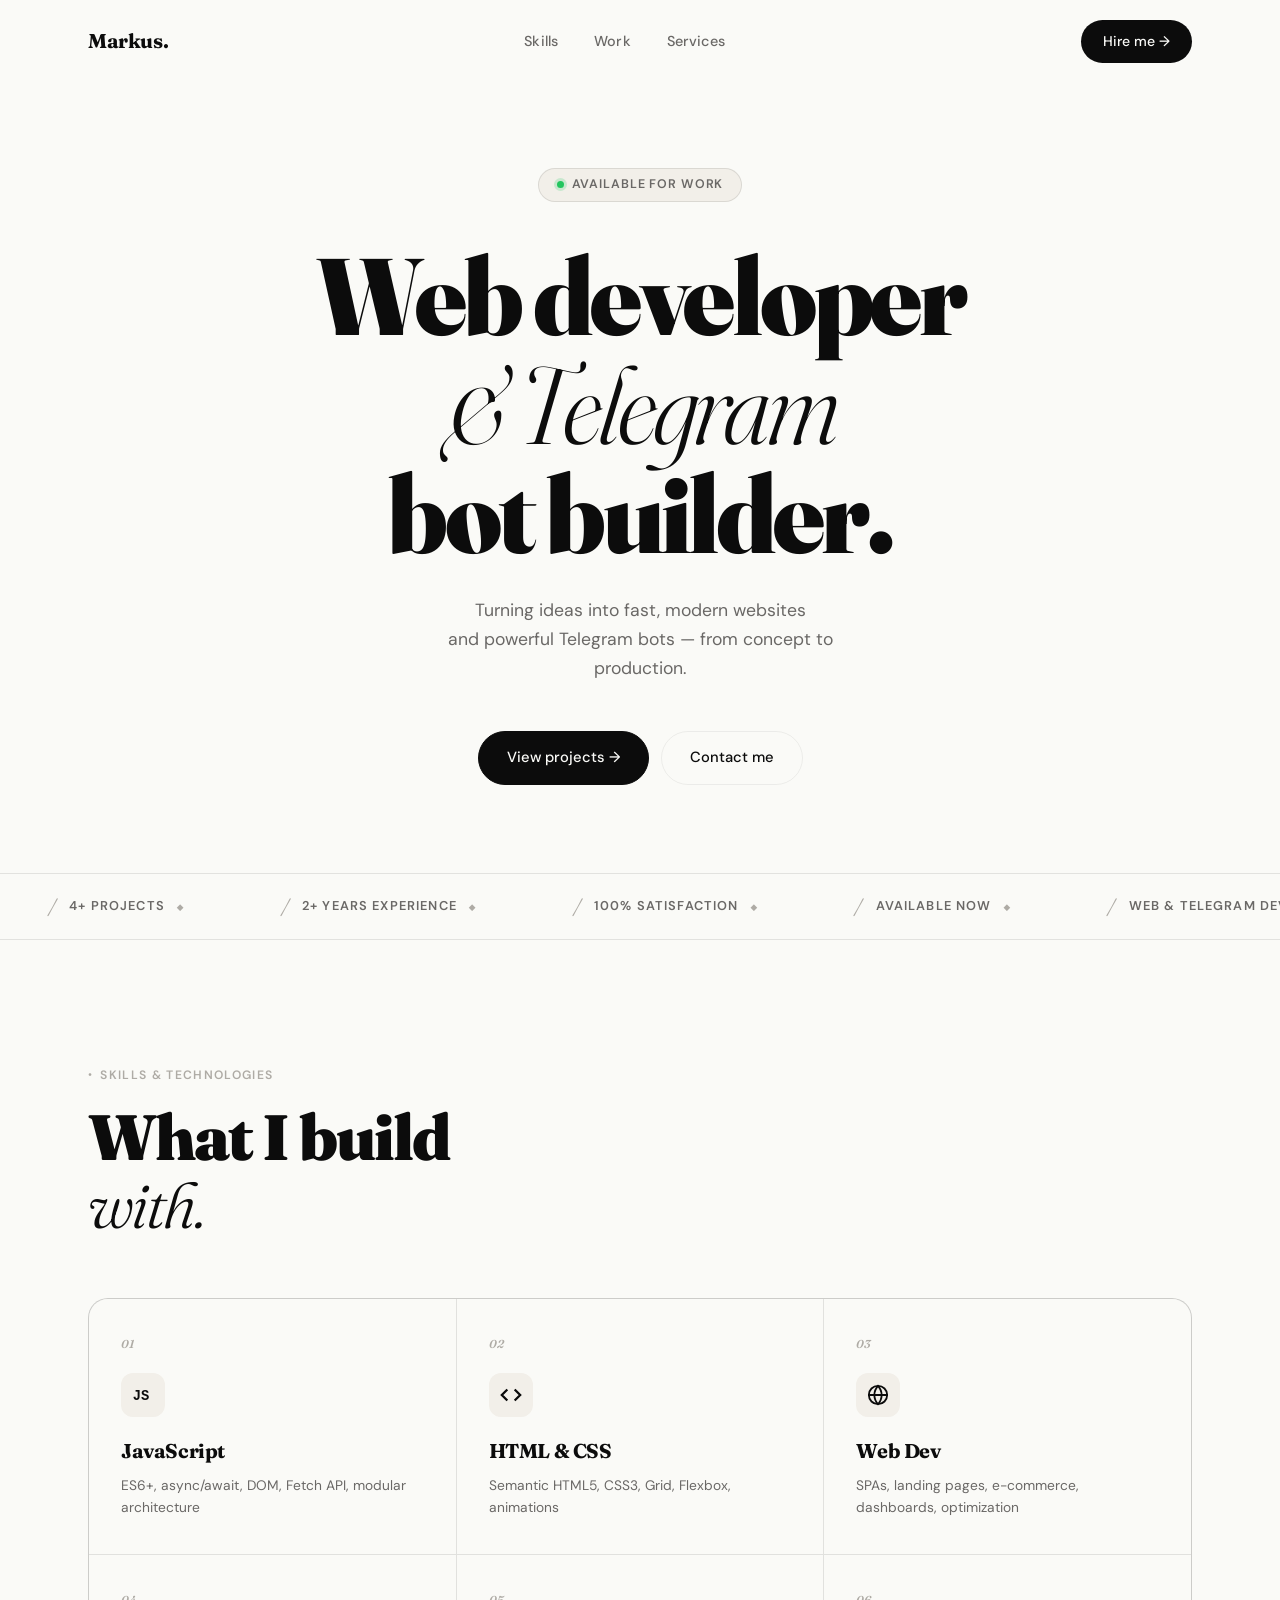
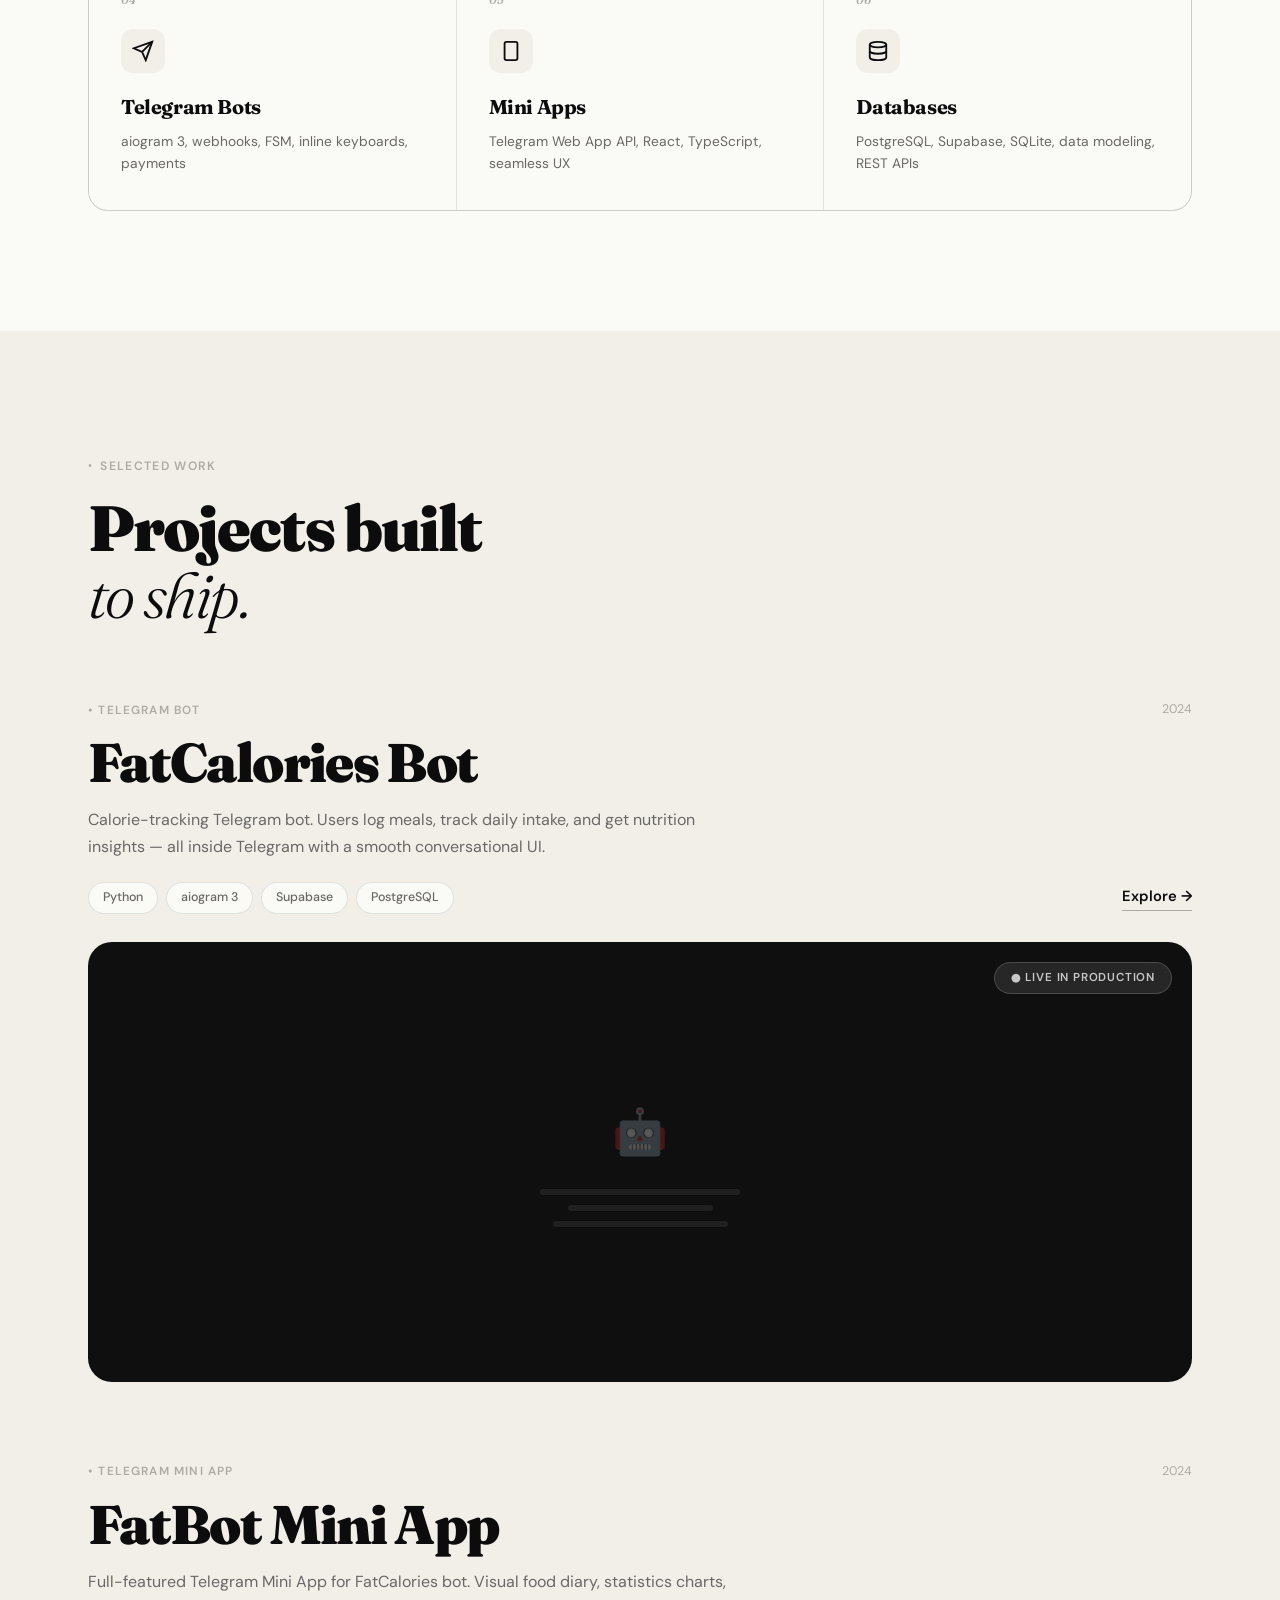
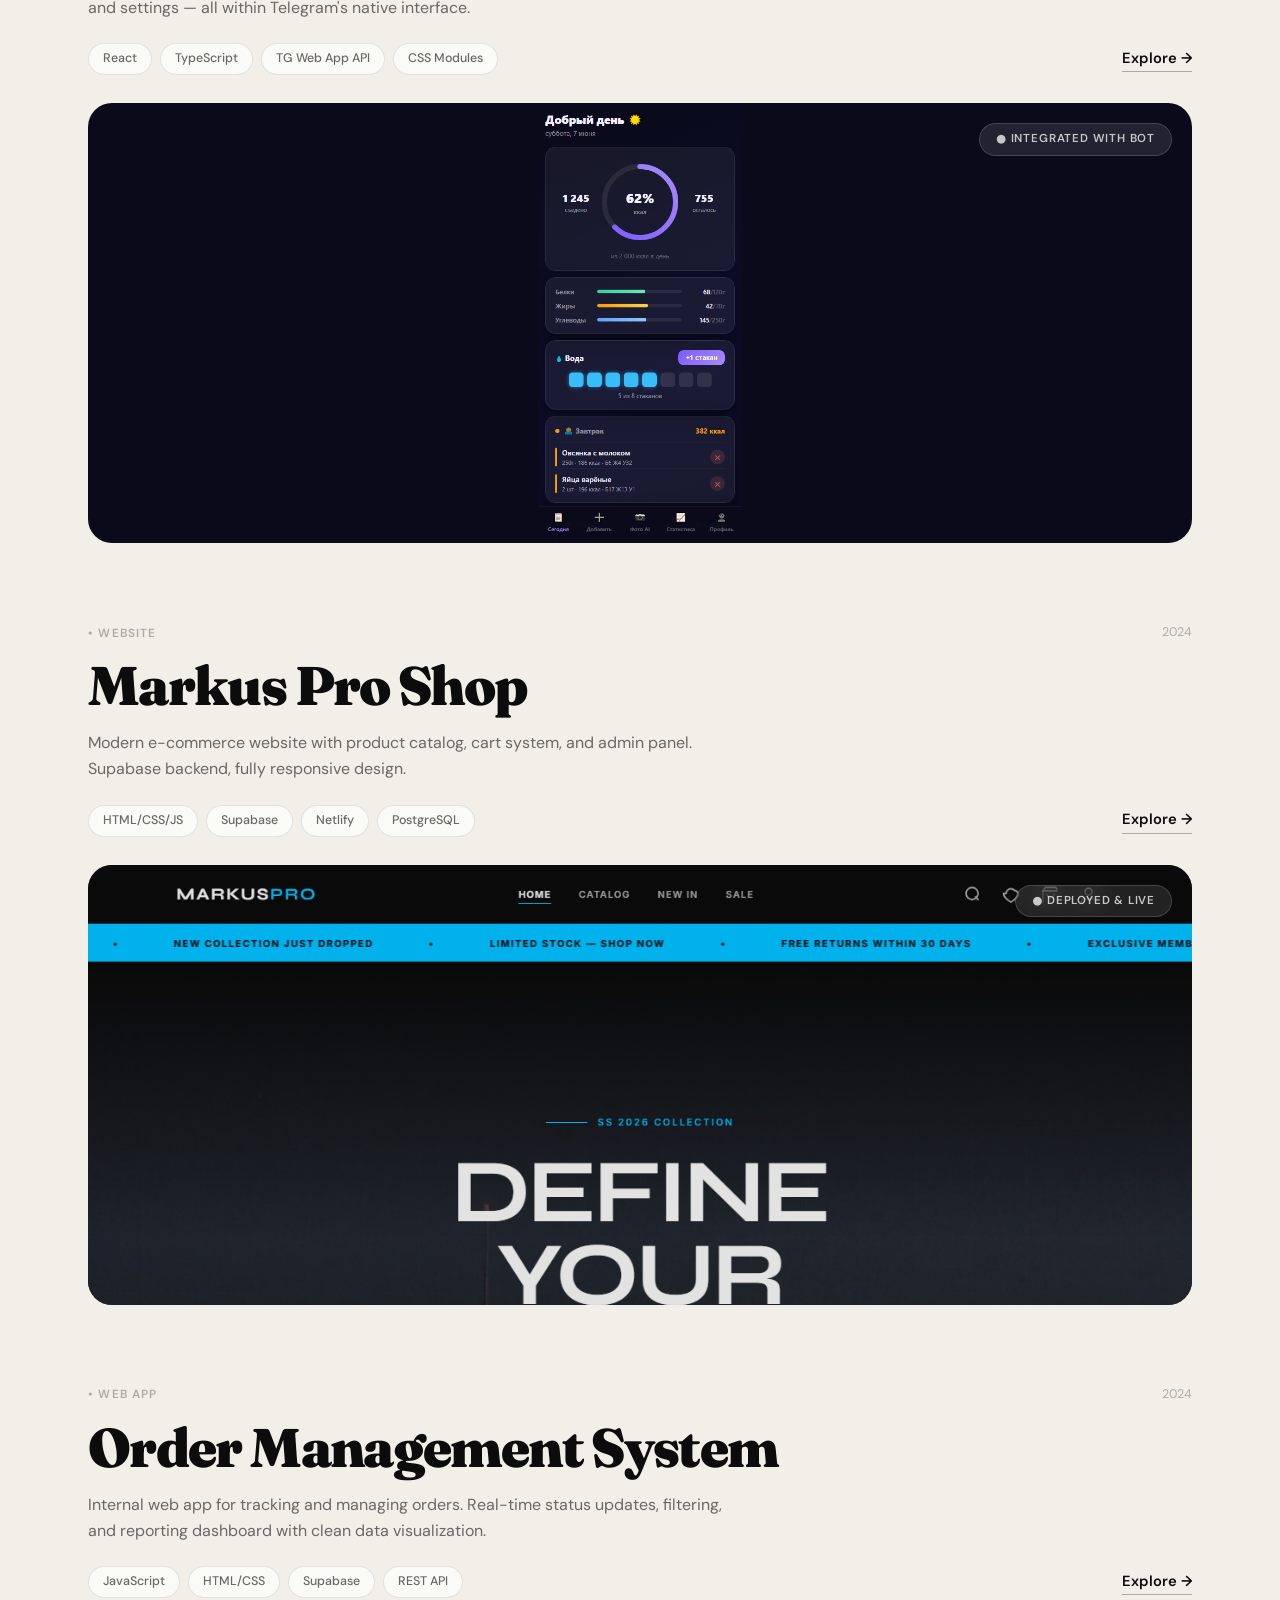
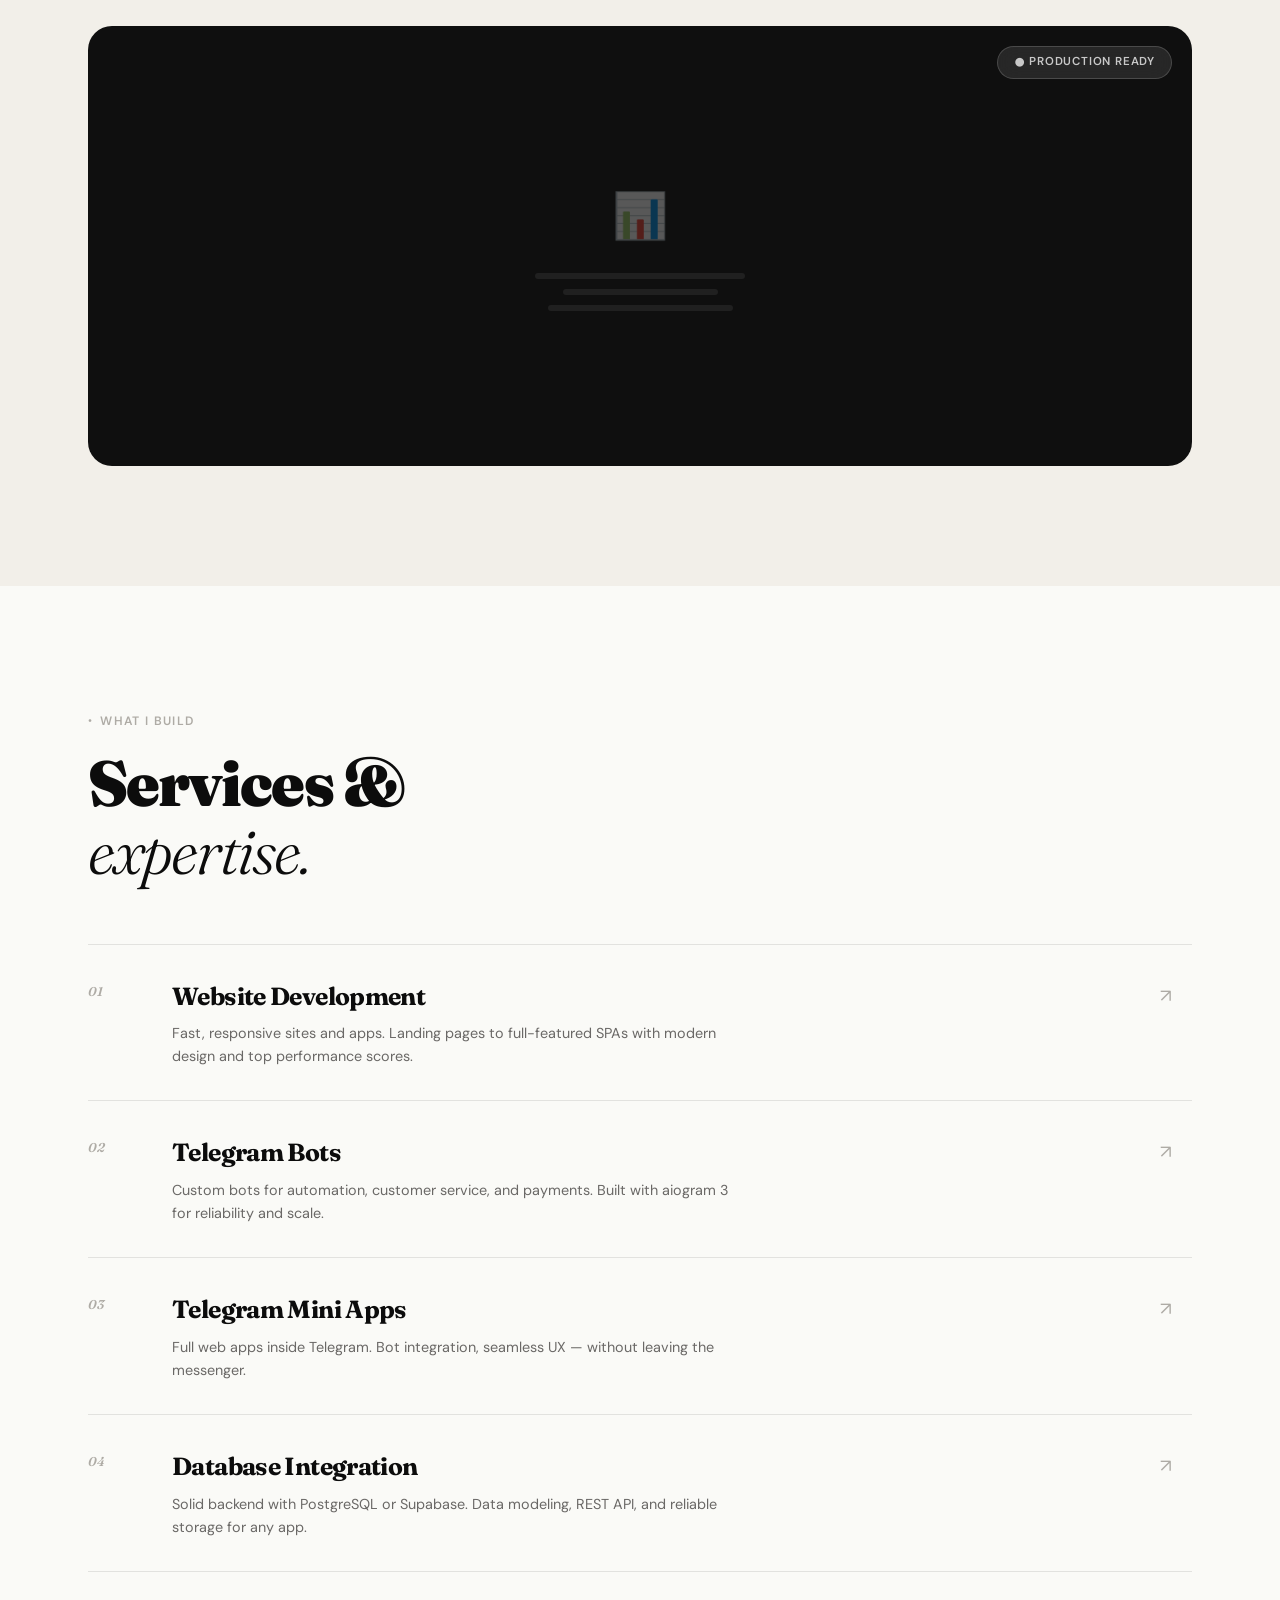
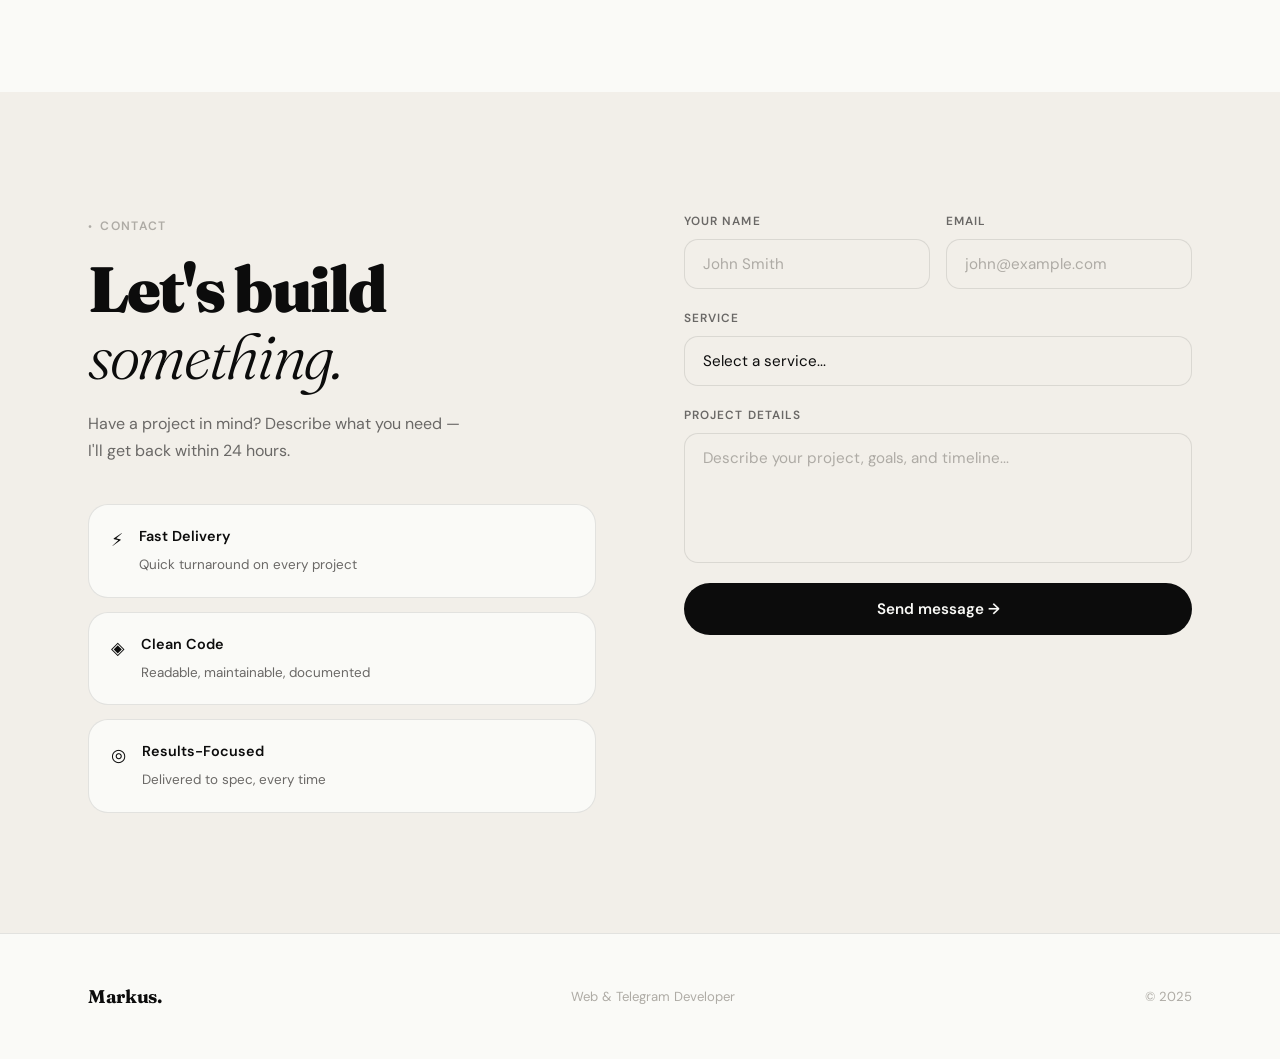
==== commit 6148e4bb: "redesign: editorial minimal style (Fraunces + DM Sans)" ====
--- a/index.html
+++ b/index.html
@@ -3,11 +3,11 @@
 <head>
     <meta charset="UTF-8">
     <meta name="viewport" content="width=device-width, initial-scale=1.0">
-    <meta name="description" content="Markus — Web Developer & Telegram Bot Developer. Building fast, modern web applications and powerful Telegram bots.">
-    <title>MARKUS — Web & Telegram Developer</title>
+    <meta name="description" content="Markus — Web Developer & Telegram Bot Developer. Building fast, modern websites and powerful Telegram bots.">
+    <title>Markus — Web & Telegram Developer</title>
     <link rel="preconnect" href="https://fonts.googleapis.com">
     <link rel="preconnect" href="https://fonts.gstatic.com" crossorigin>
-    <link href="https://fonts.googleapis.com/css2?family=Bebas+Neue&family=Space+Mono:ital,wght@0,400;0,700;1,400&display=swap" rel="stylesheet">
+    <link href="https://fonts.googleapis.com/css2?family=Fraunces:ital,opsz,wght@0,9..144,300;0,9..144,700;0,9..144,900;1,9..144,300;1,9..144,700&family=DM+Sans:wght@300;400;500;600&display=swap" rel="stylesheet">
     <link rel="stylesheet" href="style.css">
 </head>
 <body>
@@ -15,418 +15,318 @@
     <!-- NAV -->
     <nav class="nav" id="nav">
         <div class="nav-inner">
-            <a class="nav-logo" href="#hero">MARKUS<span class="logo-dot">▪</span></a>
+            <a class="nav-logo" href="#hero">Markus.</a>
             <ul class="nav-links">
                 <li><a href="#skills">Skills</a></li>
                 <li><a href="#portfolio">Work</a></li>
                 <li><a href="#services">Services</a></li>
-                <li><a href="#contact" class="nav-hire">Hire Me ↗</a></li>
             </ul>
+            <a href="#contact" class="nav-cta">Hire me →</a>
             <button class="burger" id="burger" aria-label="Menu" aria-expanded="false">
                 <span></span><span></span><span></span>
             </button>
         </div>
         <div class="nav-drawer" id="navDrawer">
-            <a href="#skills">SKILLS</a>
-            <a href="#portfolio">WORK</a>
-            <a href="#services">SERVICES</a>
-            <a href="#contact" class="drawer-hire">HIRE ME ↗</a>
+            <a href="#skills">Skills</a>
+            <a href="#portfolio">Work</a>
+            <a href="#services">Services</a>
+            <a href="#contact">Hire me →</a>
         </div>
     </nav>
 
     <!-- HERO -->
     <section class="hero" id="hero">
-        <div class="hero-grid">
-
-            <!-- LEFT -->
-            <div class="hero-left">
-                <div class="hero-badge">
-                    <span class="badge-led"></span>AVAILABLE FOR WORK
-                </div>
-
-                <h1 class="hero-heading">
-                    <span class="h-line">WEB</span>
-                    <span class="h-line accent-line">DEVELOPER</span>
-                    <span class="h-line">&amp; TELEGRAM</span>
-                    <span class="h-line">BOT BUILDER.</span>
-                </h1>
-
-                <p class="hero-sub">
-                    Turning ideas into fast, modern websites<br>
-                    and powerful Telegram bots — from concept<br>
-                    to production.
-                </p>
-
-                <div class="hero-btns">
-                    <a href="#portfolio" class="btn btn-primary">VIEW PROJECTS ↗</a>
-                    <a href="#contact" class="btn btn-ghost">CONTACT ME</a>
-                </div>
-
-                <div class="hero-stats">
-                    <div class="stat">
-                        <span class="stat-n">4+</span>
-                        <span class="stat-l">Projects</span>
-                    </div>
-                    <span class="stat-sep">/</span>
-                    <div class="stat">
-                        <span class="stat-n">2+</span>
-                        <span class="stat-l">Years</span>
-                    </div>
-                    <span class="stat-sep">/</span>
-                    <div class="stat">
-                        <span class="stat-n">100%</span>
-                        <span class="stat-l">Satisfaction</span>
-                    </div>
-                </div>
-            </div>
-
-            <!-- RIGHT — code decoration -->
-            <div class="hero-right" aria-hidden="true">
-                <div class="code-window">
-                    <div class="cw-bar">
-                        <span class="cw-dot cw-r"></span>
-                        <span class="cw-dot cw-y"></span>
-                        <span class="cw-dot cw-g"></span>
-                        <span class="cw-title">markus.config.js</span>
-                    </div>
-                    <div class="cw-body">
-                        <div class="code-line"><span class="c-kw">const</span> <span class="c-var">dev</span> <span class="c-op">=</span> <span class="c-br">{</span></div>
-                        <div class="code-line indent"><span class="c-key">name</span><span class="c-op">:</span> <span class="c-str">"Markus"</span><span class="c-op">,</span></div>
-                        <div class="code-line indent"><span class="c-key">role</span><span class="c-op">:</span> <span class="c-br">[</span></div>
-                        <div class="code-line indent2"><span class="c-str">"Web Developer"</span><span class="c-op">,</span></div>
-                        <div class="code-line indent2"><span class="c-str">"Telegram Bots"</span><span class="c-op">,</span></div>
-                        <div class="code-line indent2"><span class="c-str">"Mini Apps"</span><span class="c-op">,</span></div>
-                        <div class="code-line indent"><span class="c-br">]</span><span class="c-op">,</span></div>
-                        <div class="code-line indent"><span class="c-key">available</span><span class="c-op">:</span> <span class="c-bool">true</span><span class="c-op">,</span></div>
-                        <div class="code-line indent"><span class="c-key">projects</span><span class="c-op">:</span> <span class="c-num">4</span><span class="c-op">,</span></div>
-                        <div class="code-line"><span class="c-br">}</span></div>
-                        <div class="code-line">&nbsp;</div>
-                        <div class="code-line"><span class="c-kw">export default</span> <span class="c-var">dev</span><span class="c-cursor">█</span></div>
-                    </div>
-                </div>
-                <div class="hero-tag tag-1">JavaScript</div>
-                <div class="hero-tag tag-2">Telegram API</div>
-                <div class="hero-tag tag-3">Databases</div>
-            </div>
-
-        </div>
-
-        <div class="hero-scroll-hint" aria-hidden="true">
-            <span>SCROLL DOWN</span>
-            <div class="scroll-arrow">↓</div>
-        </div>
-    </section>
-
-    <!-- ── SECTION DIVIDER ── -->
-    <div class="divider" aria-hidden="true"><span>01 ──── SKILLS</span></div>
+        <div class="container">
+            <div class="hero-badge reveal">
+                <span class="badge-dot"></span>
+                Available for work
+            </div>
+            <h1 class="hero-heading reveal" style="--delay:80ms">
+                Web developer<br>
+                <em>&amp; Telegram</em><br>
+                bot builder.
+            </h1>
+            <p class="hero-sub reveal" style="--delay:160ms">
+                Turning ideas into fast, modern websites<br>
+                and powerful Telegram bots — from concept to production.
+            </p>
+            <div class="hero-btns reveal" style="--delay:240ms">
+                <a href="#portfolio" class="btn btn-dark">View projects →</a>
+                <a href="#contact" class="btn btn-outline">Contact me</a>
+            </div>
+        </div>
+    </section>
+
+    <!-- STATS MARQUEE -->
+    <div class="stats-bar">
+        <div class="stats-track">
+            <div class="stat-item"><span class="stat-slash">/</span> 4+ Projects <span class="stat-sep">◆</span></div>
+            <div class="stat-item"><span class="stat-slash">/</span> 2+ Years Experience <span class="stat-sep">◆</span></div>
+            <div class="stat-item"><span class="stat-slash">/</span> 100% Satisfaction <span class="stat-sep">◆</span></div>
+            <div class="stat-item"><span class="stat-slash">/</span> Available Now <span class="stat-sep">◆</span></div>
+            <div class="stat-item"><span class="stat-slash">/</span> Web &amp; Telegram Dev <span class="stat-sep">◆</span></div>
+            <div class="stat-item"><span class="stat-slash">/</span> Full Stack <span class="stat-sep">◆</span></div>
+            <!-- duplicate for seamless loop -->
+            <div class="stat-item"><span class="stat-slash">/</span> 4+ Projects <span class="stat-sep">◆</span></div>
+            <div class="stat-item"><span class="stat-slash">/</span> 2+ Years Experience <span class="stat-sep">◆</span></div>
+            <div class="stat-item"><span class="stat-slash">/</span> 100% Satisfaction <span class="stat-sep">◆</span></div>
+            <div class="stat-item"><span class="stat-slash">/</span> Available Now <span class="stat-sep">◆</span></div>
+            <div class="stat-item"><span class="stat-slash">/</span> Web &amp; Telegram Dev <span class="stat-sep">◆</span></div>
+            <div class="stat-item"><span class="stat-slash">/</span> Full Stack <span class="stat-sep">◆</span></div>
+        </div>
+    </div>
 
     <!-- SKILLS -->
     <section class="section" id="skills">
         <div class="container">
-            <div class="section-head reveal">
-                <span class="sec-num">01</span>
-                <h2 class="sec-title">SKILLS &<br>TECHNOLOGIES</h2>
-                <p class="sec-desc">What I use to build fast, reliable products.</p>
-            </div>
-
+            <div class="skills-head reveal">
+                <p class="sec-label">Skills &amp; Technologies</p>
+                <h2 class="sec-title">What I build<br><em>with.</em></h2>
+            </div>
             <div class="skills-grid">
 
                 <div class="skill-card reveal">
                     <span class="sk-num">01</span>
                     <div class="sk-icon">
-                        <svg viewBox="0 0 32 32" width="28" height="28"><text x="1" y="24" font-size="22" font-weight="800" font-family="monospace" fill="currentColor">JS</text></svg>
+                        <svg viewBox="0 0 32 32" width="22" height="22"><text x="1" y="23" font-size="20" font-weight="800" font-family="monospace" fill="currentColor">JS</text></svg>
                     </div>
                     <h3 class="sk-name">JavaScript</h3>
                     <p class="sk-desc">ES6+, async/await, DOM, Fetch API, modular architecture</p>
-                    <div class="sk-bar-wrap"><div class="sk-bar" style="--w:90%"></div></div>
-                </div>
-
-                <div class="skill-card reveal">
+                </div>
+
+                <div class="skill-card reveal" style="--delay:60ms">
                     <span class="sk-num">02</span>
                     <div class="sk-icon">
-                        <svg width="28" height="28" viewBox="0 0 24 24" fill="none" stroke="currentColor" stroke-width="2.5"><polyline points="16 18 22 12 16 6"/><polyline points="8 6 2 12 8 18"/></svg>
+                        <svg width="22" height="22" viewBox="0 0 24 24" fill="none" stroke="currentColor" stroke-width="2.5"><polyline points="16 18 22 12 16 6"/><polyline points="8 6 2 12 8 18"/></svg>
                     </div>
                     <h3 class="sk-name">HTML &amp; CSS</h3>
                     <p class="sk-desc">Semantic HTML5, CSS3, Grid, Flexbox, animations</p>
-                    <div class="sk-bar-wrap"><div class="sk-bar" style="--w:95%"></div></div>
-                </div>
-
-                <div class="skill-card reveal">
+                </div>
+
+                <div class="skill-card reveal" style="--delay:120ms">
                     <span class="sk-num">03</span>
                     <div class="sk-icon">
-                        <svg width="28" height="28" viewBox="0 0 24 24" fill="none" stroke="currentColor" stroke-width="2"><circle cx="12" cy="12" r="10"/><line x1="2" y1="12" x2="22" y2="12"/><path d="M12 2a15.3 15.3 0 0 1 4 10 15.3 15.3 0 0 1-4 10 15.3 15.3 0 0 1-4-10 15.3 15.3 0 0 1 4-10z"/></svg>
+                        <svg width="22" height="22" viewBox="0 0 24 24" fill="none" stroke="currentColor" stroke-width="2"><circle cx="12" cy="12" r="10"/><line x1="2" y1="12" x2="22" y2="12"/><path d="M12 2a15.3 15.3 0 0 1 4 10 15.3 15.3 0 0 1-4 10 15.3 15.3 0 0 1-4-10 15.3 15.3 0 0 1 4-10z"/></svg>
                     </div>
                     <h3 class="sk-name">Web Dev</h3>
                     <p class="sk-desc">SPAs, landing pages, e-commerce, dashboards, optimization</p>
-                    <div class="sk-bar-wrap"><div class="sk-bar" style="--w:88%"></div></div>
                 </div>
 
                 <div class="skill-card reveal">
                     <span class="sk-num">04</span>
                     <div class="sk-icon">
-                        <svg width="28" height="28" viewBox="0 0 24 24" fill="none" stroke="currentColor" stroke-width="2"><path d="m22 2-7 20-4-9-9-4z"/><path d="M22 2 11 13"/></svg>
+                        <svg width="22" height="22" viewBox="0 0 24 24" fill="none" stroke="currentColor" stroke-width="2"><path d="m22 2-7 20-4-9-9-4z"/><path d="M22 2 11 13"/></svg>
                     </div>
                     <h3 class="sk-name">Telegram Bots</h3>
                     <p class="sk-desc">aiogram 3, webhooks, FSM, inline keyboards, payments</p>
-                    <div class="sk-bar-wrap"><div class="sk-bar" style="--w:92%"></div></div>
-                </div>
-
-                <div class="skill-card reveal">
+                </div>
+
+                <div class="skill-card reveal" style="--delay:60ms">
                     <span class="sk-num">05</span>
                     <div class="sk-icon">
-                        <svg width="28" height="28" viewBox="0 0 24 24" fill="none" stroke="currentColor" stroke-width="2"><rect x="5" y="2" width="14" height="20" rx="2"/><line x1="12" y1="18" x2="12.01" y2="18"/></svg>
+                        <svg width="22" height="22" viewBox="0 0 24 24" fill="none" stroke="currentColor" stroke-width="2"><rect x="5" y="2" width="14" height="20" rx="2"/><line x1="12" y1="18" x2="12.01" y2="18"/></svg>
                     </div>
                     <h3 class="sk-name">Mini Apps</h3>
                     <p class="sk-desc">Telegram Web App API, React, TypeScript, seamless UX</p>
-                    <div class="sk-bar-wrap"><div class="sk-bar" style="--w:85%"></div></div>
-                </div>
-
-                <div class="skill-card reveal">
+                </div>
+
+                <div class="skill-card reveal" style="--delay:120ms">
                     <span class="sk-num">06</span>
                     <div class="sk-icon">
-                        <svg width="28" height="28" viewBox="0 0 24 24" fill="none" stroke="currentColor" stroke-width="2"><ellipse cx="12" cy="5" rx="9" ry="3"/><path d="M21 12c0 1.66-4 3-9 3s-9-1.34-9-3"/><path d="M3 5v14c0 1.66 4 3 9 3s9-1.34 9-3V5"/></svg>
+                        <svg width="22" height="22" viewBox="0 0 24 24" fill="none" stroke="currentColor" stroke-width="2"><ellipse cx="12" cy="5" rx="9" ry="3"/><path d="M21 12c0 1.66-4 3-9 3s-9-1.34-9-3"/><path d="M3 5v14c0 1.66 4 3 9 3s9-1.34 9-3V5"/></svg>
                     </div>
                     <h3 class="sk-name">Databases</h3>
                     <p class="sk-desc">PostgreSQL, Supabase, SQLite, data modeling, REST APIs</p>
-                    <div class="sk-bar-wrap"><div class="sk-bar" style="--w:82%"></div></div>
-                </div>
-
-            </div>
-        </div>
-    </section>
-
-    <!-- ── DIVIDER ── -->
-    <div class="divider" aria-hidden="true"><span>02 ──── WORK</span></div>
+                </div>
+
+            </div>
+        </div>
+    </section>
 
     <!-- PORTFOLIO -->
-    <section class="section section-dark" id="portfolio">
-        <div class="container">
-            <div class="section-head reveal">
-                <span class="sec-num">02</span>
-                <h2 class="sec-title">SELECTED<br>WORK</h2>
-                <p class="sec-desc">Projects built from idea to production.</p>
+    <section class="section section-alt" id="portfolio">
+        <div class="container">
+            <div class="portfolio-head reveal">
+                <p class="sec-label">Selected Work</p>
+                <h2 class="sec-title">Projects built<br><em>to ship.</em></h2>
             </div>
 
             <div class="portfolio-list">
 
-                <article class="proj-card reveal">
-                    <div class="proj-num">01</div>
-                    <div class="proj-preview pp-1" aria-hidden="true">
-                        <div class="pp-mock">
-                            <div class="pp-bar">
-                                <span></span><span></span><span></span>
-                                <span class="pp-url">@fatcalories_bot</span>
-                            </div>
-                            <div class="pp-content">
-                                <div class="pp-icon">🤖</div>
-                                <div class="pp-lines">
-                                    <div class="pp-line ll"></div>
-                                    <div class="pp-line lm"></div>
-                                    <div class="pp-line ls"></div>
-                                </div>
-                            </div>
-                        </div>
-                        <span class="proj-type-badge">TELEGRAM BOT</span>
-                    </div>
-                    <div class="proj-info">
-                        <h3 class="proj-title">FatCalories Bot</h3>
-                        <p class="proj-desc">Calorie-tracking Telegram bot. Users log meals, track daily intake, and get nutrition insights — all inside Telegram with a smooth conversational UI.</p>
+                <!-- 01 -->
+                <div class="proj-item reveal">
+                    <div class="proj-meta-row">
+                        <span class="proj-tag">Telegram Bot</span>
+                        <span class="proj-year">2024</span>
+                    </div>
+                    <h3 class="proj-title">FatCalories Bot</h3>
+                    <p class="proj-desc">Calorie-tracking Telegram bot. Users log meals, track daily intake, and get nutrition insights — all inside Telegram with a smooth conversational UI.</p>
+                    <div class="proj-footer">
                         <div class="proj-tech">
                             <span>Python</span><span>aiogram 3</span><span>Supabase</span><span>PostgreSQL</span>
                         </div>
-                        <div class="proj-meta">
-                            <span class="proj-status">● LIVE IN PRODUCTION</span>
-                            <span class="proj-users">100+ USERS</span>
-                        </div>
-                    </div>
-                </article>
-
-                <article class="proj-card reveal">
-                    <div class="proj-num">02</div>
-                    <div class="proj-preview pp-2" aria-hidden="true">
-                        <img src="assets/fatbot.png" alt="FatBot Mini App" class="proj-screenshot proj-screenshot-mobile">
-                        <span class="proj-type-badge">MINI APP</span>
-                    </div>
-                    <div class="proj-info">
-                        <h3 class="proj-title">FatBot Mini App</h3>
-                        <p class="proj-desc">Full-featured Telegram Mini App for FatCalories bot. Visual food diary, statistics charts, and settings — all within Telegram's native interface.</p>
+                        <a href="#contact" class="proj-link">Explore →</a>
+                    </div>
+                    <div class="proj-card">
+                        <div class="proj-card-mock">
+                            <span class="mock-icon">🤖</span>
+                            <div class="mock-lines">
+                                <div class="mock-line" style="width:200px"></div>
+                                <div class="mock-line" style="width:145px"></div>
+                                <div class="mock-line" style="width:175px"></div>
+                            </div>
+                        </div>
+                        <span class="proj-badge">● Live in Production</span>
+                    </div>
+                </div>
+
+                <!-- 02 -->
+                <div class="proj-item reveal">
+                    <div class="proj-meta-row">
+                        <span class="proj-tag">Telegram Mini App</span>
+                        <span class="proj-year">2024</span>
+                    </div>
+                    <h3 class="proj-title">FatBot Mini App</h3>
+                    <p class="proj-desc">Full-featured Telegram Mini App for FatCalories bot. Visual food diary, statistics charts, and settings — all within Telegram's native interface.</p>
+                    <div class="proj-footer">
                         <div class="proj-tech">
                             <span>React</span><span>TypeScript</span><span>TG Web App API</span><span>CSS Modules</span>
                         </div>
-                        <div class="proj-meta">
-                            <span class="proj-status">● INTEGRATED WITH BOT</span>
-                            <span class="proj-users">MOBILE-FIRST</span>
-                        </div>
-                    </div>
-                </article>
-
-                <article class="proj-card reveal">
-                    <div class="proj-num">03</div>
-                    <div class="proj-preview pp-3" aria-hidden="true">
-                        <img src="assets/markuspro.png" alt="Markus Pro Shop" class="proj-screenshot">
-                        <span class="proj-type-badge">WEBSITE</span>
-                    </div>
-                    <div class="proj-info">
-                        <h3 class="proj-title">Markus Pro Shop</h3>
-                        <p class="proj-desc">Modern e-commerce website with product catalog, cart system, and admin panel. Supabase backend, fully responsive design.</p>
+                        <a href="#contact" class="proj-link">Explore →</a>
+                    </div>
+                    <div class="proj-card">
+                        <img src="assets/fatbot.png" alt="FatBot Mini App" class="ss-mobile">
+                        <span class="proj-badge">● Integrated with Bot</span>
+                    </div>
+                </div>
+
+                <!-- 03 -->
+                <div class="proj-item reveal">
+                    <div class="proj-meta-row">
+                        <span class="proj-tag">Website</span>
+                        <span class="proj-year">2024</span>
+                    </div>
+                    <h3 class="proj-title">Markus Pro Shop</h3>
+                    <p class="proj-desc">Modern e-commerce website with product catalog, cart system, and admin panel. Supabase backend, fully responsive design.</p>
+                    <div class="proj-footer">
                         <div class="proj-tech">
                             <span>HTML/CSS/JS</span><span>Supabase</span><span>Netlify</span><span>PostgreSQL</span>
                         </div>
-                        <div class="proj-meta">
-                            <span class="proj-status">● DEPLOYED &amp; LIVE</span>
-                            <span class="proj-users">ADMIN PANEL</span>
-                        </div>
-                    </div>
-                </article>
-
-                <article class="proj-card reveal">
-                    <div class="proj-num">04</div>
-                    <div class="proj-preview pp-4" aria-hidden="true">
-                        <div class="pp-mock">
-                            <div class="pp-bar">
-                                <span></span><span></span><span></span>
-                                <span class="pp-url">order-system</span>
-                            </div>
-                            <div class="pp-content">
-                                <div class="pp-icon">📊</div>
-                                <div class="pp-lines">
-                                    <div class="pp-line ll"></div>
-                                    <div class="pp-line lm"></div>
-                                    <div class="pp-line ls"></div>
-                                </div>
-                            </div>
-                        </div>
-                        <span class="proj-type-badge">WEB APP</span>
-                    </div>
-                    <div class="proj-info">
-                        <h3 class="proj-title">Order Management System</h3>
-                        <p class="proj-desc">Internal web app for tracking and managing orders. Real-time status updates, filtering, and reporting dashboard with clean data visualization.</p>
+                        <a href="#contact" class="proj-link">Explore →</a>
+                    </div>
+                    <div class="proj-card">
+                        <img src="assets/markuspro.png" alt="Markus Pro Shop">
+                        <span class="proj-badge">● Deployed &amp; Live</span>
+                    </div>
+                </div>
+
+                <!-- 04 -->
+                <div class="proj-item reveal">
+                    <div class="proj-meta-row">
+                        <span class="proj-tag">Web App</span>
+                        <span class="proj-year">2024</span>
+                    </div>
+                    <h3 class="proj-title">Order Management System</h3>
+                    <p class="proj-desc">Internal web app for tracking and managing orders. Real-time status updates, filtering, and reporting dashboard with clean data visualization.</p>
+                    <div class="proj-footer">
                         <div class="proj-tech">
                             <span>JavaScript</span><span>HTML/CSS</span><span>Supabase</span><span>REST API</span>
                         </div>
-                        <div class="proj-meta">
-                            <span class="proj-status">● PRODUCTION READY</span>
-                            <span class="proj-users">REAL-TIME</span>
-                        </div>
-                    </div>
-                </article>
-
-            </div>
-        </div>
-    </section>
-
-    <!-- ── DIVIDER ── -->
-    <div class="divider" aria-hidden="true"><span>03 ──── SERVICES</span></div>
+                        <a href="#contact" class="proj-link">Explore →</a>
+                    </div>
+                    <div class="proj-card">
+                        <div class="proj-card-mock">
+                            <span class="mock-icon">📊</span>
+                            <div class="mock-lines">
+                                <div class="mock-line" style="width:210px"></div>
+                                <div class="mock-line" style="width:155px"></div>
+                                <div class="mock-line" style="width:185px"></div>
+                            </div>
+                        </div>
+                        <span class="proj-badge">● Production Ready</span>
+                    </div>
+                </div>
+
+            </div>
+        </div>
+    </section>
 
     <!-- SERVICES -->
     <section class="section" id="services">
         <div class="container">
-            <div class="section-head reveal">
-                <span class="sec-num">03</span>
-                <h2 class="sec-title">WHAT I<br>BUILD</h2>
-                <p class="sec-desc">End-to-end solutions from concept to deployment.</p>
-            </div>
-
-            <div class="services-grid">
-
-                <div class="srv-card reveal">
-                    <div class="srv-icon">
-                        <svg width="32" height="32" viewBox="0 0 24 24" fill="none" stroke="currentColor" stroke-width="1.8"><rect x="2" y="3" width="20" height="14" rx="2"/><line x1="8" y1="21" x2="16" y2="21"/><line x1="12" y1="17" x2="12" y2="21"/></svg>
-                    </div>
+            <div class="services-head reveal">
+                <p class="sec-label">What I build</p>
+                <h2 class="sec-title">Services &amp;<br><em>expertise.</em></h2>
+            </div>
+            <div class="services-list">
+
+                <div class="srv-item reveal">
                     <span class="srv-num">01</span>
-                    <h3 class="srv-title">Website<br>Development</h3>
-                    <p class="srv-desc">Fast, responsive sites and apps. Landing pages to full-featured SPAs with modern design and top performance.</p>
-                    <ul class="srv-list">
-                        <li>Landing pages &amp; portfolios</li>
-                        <li>E-commerce websites</li>
-                        <li>Single-page applications</li>
-                        <li>Admin dashboards</li>
-                    </ul>
-                    <a href="#contact" class="srv-cta">ORDER NOW ↗</a>
-                </div>
-
-                <div class="srv-card reveal">
-                    <div class="srv-icon">
-                        <svg width="32" height="32" viewBox="0 0 24 24" fill="none" stroke="currentColor" stroke-width="1.8"><path d="m22 2-7 20-4-9-9-4z"/><path d="M22 2 11 13"/></svg>
-                    </div>
+                    <div>
+                        <h3 class="srv-title">Website Development</h3>
+                        <p class="srv-desc">Fast, responsive sites and apps. Landing pages to full-featured SPAs with modern design and top performance scores.</p>
+                    </div>
+                    <span class="srv-arrow">↗</span>
+                </div>
+
+                <div class="srv-item reveal" style="--delay:60ms">
                     <span class="srv-num">02</span>
-                    <h3 class="srv-title">Telegram<br>Bots</h3>
-                    <p class="srv-desc">Custom bots for automation, customer service, and payments. Built with aiogram 3 for reliability.</p>
-                    <ul class="srv-list">
-                        <li>Business automation</li>
-                        <li>E-commerce &amp; payments</li>
-                        <li>Notification systems</li>
-                        <li>User management &amp; CRM</li>
-                    </ul>
-                    <a href="#contact" class="srv-cta">ORDER NOW ↗</a>
-                </div>
-
-                <div class="srv-card reveal">
-                    <div class="srv-icon">
-                        <svg width="32" height="32" viewBox="0 0 24 24" fill="none" stroke="currentColor" stroke-width="1.8"><rect x="5" y="2" width="14" height="20" rx="2"/><line x1="12" y1="18" x2="12.01" y2="18"/></svg>
-                    </div>
+                    <div>
+                        <h3 class="srv-title">Telegram Bots</h3>
+                        <p class="srv-desc">Custom bots for automation, customer service, and payments. Built with aiogram 3 for reliability and scale.</p>
+                    </div>
+                    <span class="srv-arrow">↗</span>
+                </div>
+
+                <div class="srv-item reveal" style="--delay:120ms">
                     <span class="srv-num">03</span>
-                    <h3 class="srv-title">Telegram<br>Mini Apps</h3>
-                    <p class="srv-desc">Full web apps inside Telegram. Bot integration, seamless UX — without leaving the messenger.</p>
-                    <ul class="srv-list">
-                        <li>Product catalogs &amp; shops</li>
-                        <li>User dashboards</li>
-                        <li>Interactive tools</li>
-                        <li>Bot + Mini App combos</li>
-                    </ul>
-                    <a href="#contact" class="srv-cta">ORDER NOW ↗</a>
-                </div>
-
-                <div class="srv-card reveal">
-                    <div class="srv-icon">
-                        <svg width="32" height="32" viewBox="0 0 24 24" fill="none" stroke="currentColor" stroke-width="1.8"><ellipse cx="12" cy="5" rx="9" ry="3"/><path d="M21 12c0 1.66-4 3-9 3s-9-1.34-9-3"/><path d="M3 5v14c0 1.66 4 3 9 3s9-1.34 9-3V5"/></svg>
-                    </div>
+                    <div>
+                        <h3 class="srv-title">Telegram Mini Apps</h3>
+                        <p class="srv-desc">Full web apps inside Telegram. Bot integration, seamless UX — without leaving the messenger.</p>
+                    </div>
+                    <span class="srv-arrow">↗</span>
+                </div>
+
+                <div class="srv-item reveal" style="--delay:180ms">
                     <span class="srv-num">04</span>
-                    <h3 class="srv-title">Database<br>Integration</h3>
-                    <p class="srv-desc">Solid backend with PostgreSQL or Supabase. Data modeling, REST API, and reliable storage for any app.</p>
-                    <ul class="srv-list">
-                        <li>Database design &amp; setup</li>
-                        <li>Supabase integration</li>
-                        <li>REST API development</li>
-                        <li>Data migration</li>
-                    </ul>
-                    <a href="#contact" class="srv-cta">ORDER NOW ↗</a>
-                </div>
-
-            </div>
-        </div>
-    </section>
-
-    <!-- ── DIVIDER ── -->
-    <div class="divider" aria-hidden="true"><span>04 ──── CONTACT</span></div>
+                    <div>
+                        <h3 class="srv-title">Database Integration</h3>
+                        <p class="srv-desc">Solid backend with PostgreSQL or Supabase. Data modeling, REST API, and reliable storage for any app.</p>
+                    </div>
+                    <span class="srv-arrow">↗</span>
+                </div>
+
+            </div>
+        </div>
+    </section>
 
     <!-- CONTACT -->
-    <section class="section section-dark" id="contact">
+    <section class="section section-alt" id="contact">
         <div class="container">
             <div class="contact-grid">
 
                 <div class="contact-left reveal">
-                    <span class="sec-num">04</span>
-                    <h2 class="sec-title">LET'S<br>BUILD<br>SOMETHING.</h2>
-                    <p class="contact-desc">Have a project in mind? Describe what you need — I'll get back within 24 hours.</p>
-                    <div class="contact-facts">
-                        <div class="cf-item">
-                            <span class="cf-icon">⚡</span>
-                            <div>
+                    <p class="sec-label">Contact</p>
+                    <h2 class="sec-title">Let's build<br><em>something.</em></h2>
+                    <p class="contact-tagline">Have a project in mind? Describe what you need — I'll get back within 24 hours.</p>
+                    <div class="contact-cards">
+                        <div class="cc-item">
+                            <span class="cc-icon">⚡</span>
+                            <div class="cc-text">
                                 <strong>Fast Delivery</strong>
                                 <span>Quick turnaround on every project</span>
                             </div>
                         </div>
-                        <div class="cf-item">
-                            <span class="cf-icon">◈</span>
-                            <div>
+                        <div class="cc-item">
+                            <span class="cc-icon">◈</span>
+                            <div class="cc-text">
                                 <strong>Clean Code</strong>
                                 <span>Readable, maintainable, documented</span>
                             </div>
                         </div>
-                        <div class="cf-item">
-                            <span class="cf-icon">◎</span>
-                            <div>
+                        <div class="cc-item">
+                            <span class="cc-icon">◎</span>
+                            <div class="cc-text">
                                 <strong>Results-Focused</strong>
                                 <span>Delivered to spec, every time</span>
                             </div>
@@ -434,20 +334,20 @@
                     </div>
                 </div>
 
-                <div class="contact-right reveal">
+                <div class="contact-right reveal" style="--delay:100ms">
                     <form class="contact-form" id="contactForm" novalidate>
                         <div class="form-row">
                             <div class="fg">
-                                <label for="name">YOUR NAME</label>
+                                <label for="name">Your Name</label>
                                 <input type="text" id="name" name="name" placeholder="John Smith" required autocomplete="name">
                             </div>
                             <div class="fg">
-                                <label for="email">EMAIL</label>
+                                <label for="email">Email</label>
                                 <input type="email" id="email" name="email" placeholder="john@example.com" required autocomplete="email">
                             </div>
                         </div>
                         <div class="fg">
-                            <label for="service">SERVICE</label>
+                            <label for="service">Service</label>
                             <select id="service" name="service">
                                 <option value="">Select a service...</option>
                                 <option>Website Development</option>
@@ -458,11 +358,11 @@
                             </select>
                         </div>
                         <div class="fg">
-                            <label for="message">PROJECT DETAILS</label>
+                            <label for="message">Project Details</label>
                             <textarea id="message" name="message" rows="5" placeholder="Describe your project, goals, and timeline..." required></textarea>
                         </div>
-                        <button type="submit" class="btn btn-primary btn-full" id="submitBtn">
-                            SEND MESSAGE ↗
+                        <button type="submit" class="btn-submit" id="submitBtn">
+                            Send message →
                         </button>
                     </form>
                 </div>
@@ -475,16 +375,16 @@
     <footer class="footer">
         <div class="container">
             <div class="footer-inner">
-                <span class="footer-logo">MARKUS<span class="logo-dot">▪</span></span>
-                <span class="footer-role">WEB &amp; TELEGRAM DEVELOPER</span>
-                <span class="footer-copy">© 2025 MARKUS</span>
+                <span class="footer-logo">Markus.</span>
+                <span class="footer-role">Web &amp; Telegram Developer</span>
+                <span class="footer-copy">© 2025</span>
             </div>
         </div>
     </footer>
 
     <!-- TOAST -->
     <div class="toast" id="toast" role="alert" aria-live="polite">
-        <span class="toast-check">✓</span>
+        <span>✓</span>
         <span>Message sent! I'll get back to you soon.</span>
     </div>
 
--- a/style.css
+++ b/style.css
@@ -1,1231 +1,498 @@
 /* ============================================================
-   MARKUS PORTFOLIO — NEOBRUTALISM
+   MARKUS PORTFOLIO — EDITORIAL MINIMAL
    ============================================================ */
 
-/* === RESET === */
 *, *::before, *::after { margin: 0; padding: 0; box-sizing: border-box; }
 
 :root {
-    --bg:      #0C0C0C;
-    --bg2:     #111111;
-    --bg3:     #181818;
-    --acc:     #F5FF00;
-    --acc-dim: rgba(245, 255, 0, 0.08);
-    --red:     #FF3B3B;
-    --text:    #F0F0EC;
-    --text2:   #888880;
-    --text3:   #444440;
-    --border:  rgba(255, 255, 255, 0.1);
-    --bordera: rgba(255, 255, 255, 0.06);
-
-    --font-d: 'Bebas Neue', 'Arial Black', sans-serif;
-    --font-m: 'Space Mono', 'Courier New', monospace;
-
-    /* Neobrutalist shadow */
-    --nb-shadow:  4px 4px 0 var(--acc);
-    --nb-shadow2: 6px 6px 0 var(--acc);
-    --nb-shadoww: 4px 4px 0 var(--text);
-    --nb-shadoww2: 6px 6px 0 var(--text);
-}
-
-html {
-    scroll-behavior: smooth;
-    scroll-padding-top: 72px;
-}
+    --bg:       #FAFAF7;
+    --bg2:      #F2EFE9;
+    --bg3:      #E8E4DC;
+    --bg-dark:  #0F0F0F;
+    --text:     #0C0C0C;
+    --text2:    #6A6866;
+    --text3:    #AEABA5;
+    --border:   rgba(12,12,12,0.10);
+    --border2:  rgba(12,12,12,0.06);
+
+    --font-d: 'Fraunces', Georgia, serif;
+    --font-s: 'DM Sans', system-ui, -apple-system, sans-serif;
+
+    --r-card: 20px;
+    --r-pill: 999px;
+    --ease:   cubic-bezier(0.25, 0.46, 0.45, 0.94);
+}
+
+html { scroll-behavior: smooth; scroll-padding-top: 72px; }
 
 body {
     background: var(--bg);
     color: var(--text);
-    font-family: var(--font-m);
-    font-size: 14px;
-    line-height: 1.65;
+    font-family: var(--font-s);
+    font-size: 16px;
+    line-height: 1.6;
     overflow-x: hidden;
     -webkit-font-smoothing: antialiased;
 }
 
-/* Grain overlay */
-body::before {
-    content: '';
-    position: fixed;
-    inset: 0;
-    background-image: url("data:image/svg+xml,%3Csvg viewBox='0 0 256 256' xmlns='http://www.w3.org/2000/svg'%3E%3Cfilter id='noise'%3E%3CfeTurbulence type='fractalNoise' baseFrequency='0.9' numOctaves='4' stitchTiles='stitch'/%3E%3C/filter%3E%3Crect width='100%25' height='100%25' filter='url(%23noise)' opacity='0.04'/%3E%3C/svg%3E");
-    pointer-events: none;
-    z-index: 9999;
-    opacity: 0.35;
-}
-
-::-webkit-scrollbar { width: 4px; }
-::-webkit-scrollbar-track { background: var(--bg); }
-::-webkit-scrollbar-thumb { background: var(--acc); }
-
-/* === UTILITIES === */
-
-.container {
-    max-width: 1200px;
-    margin: 0 auto;
-    padding: 0 32px;
-}
-
-.btn {
-    display: inline-flex;
-    align-items: center;
-    gap: 8px;
-    padding: 14px 28px;
-    font-family: var(--font-m);
-    font-size: 0.8rem;
-    font-weight: 700;
-    letter-spacing: 0.08em;
-    text-decoration: none;
-    border: 2px solid var(--text);
-    cursor: pointer;
-    transition: background 0.12s, color 0.12s, box-shadow 0.12s, transform 0.12s;
-    white-space: nowrap;
-    border-radius: 0;
-}
-
-.btn-primary {
-    background: var(--acc);
-    color: var(--bg);
-    border-color: var(--acc);
-    box-shadow: var(--nb-shadow);
-}
-
-.btn-primary:hover {
-    background: transparent;
-    color: var(--acc);
-    box-shadow: var(--nb-shadow2);
-    transform: translate(-2px, -2px);
-}
-
-.btn-ghost {
-    background: transparent;
-    color: var(--text);
-    border-color: var(--text);
-    box-shadow: var(--nb-shadoww);
-}
-
-.btn-ghost:hover {
-    background: var(--text);
-    color: var(--bg);
-    box-shadow: var(--nb-shadoww2);
-    transform: translate(-2px, -2px);
-}
-
-.btn-full { width: 100%; justify-content: center; }
-
-/* ============================================================
-   NAVIGATION
-   ============================================================ */
-
+a { color: inherit; text-decoration: none; }
+img { display: block; max-width: 100%; }
+
+/* ── CONTAINER ── */
+.container { max-width: 1200px; margin: 0 auto; padding: 0 48px; }
+
+/* ── SECTION ── */
+.section { padding: 120px 0; }
+.section-alt { background: var(--bg2); }
+
+/* ── REVEAL ── */
+.reveal {
+    opacity: 0;
+    transform: translateY(32px);
+    transition: opacity 0.85s var(--ease), transform 0.85s var(--ease);
+    transition-delay: var(--delay, 0ms);
+}
+.reveal.visible { opacity: 1; transform: translateY(0); }
+
+/* ══════════════════════════════════════
+   NAV
+══════════════════════════════════════ */
 .nav {
-    position: fixed;
-    top: 0;
-    left: 0;
-    right: 0;
-    z-index: 100;
-    border-bottom: 1px solid var(--border);
-    background: rgba(12, 12, 12, 0.92);
-    backdrop-filter: blur(16px);
-    -webkit-backdrop-filter: blur(16px);
-    transition: border-color 0.2s;
-}
-
-.nav.scrolled { border-bottom-color: rgba(245, 255, 0, 0.2); }
-
+    position: fixed; top: 0; left: 0; right: 0; z-index: 100;
+    padding: 20px 0;
+    background: var(--bg);
+    transition: box-shadow 0.3s var(--ease), padding 0.3s var(--ease);
+}
+.nav.scrolled {
+    padding: 14px 0;
+    box-shadow: 0 1px 0 var(--border);
+}
 .nav-inner {
-    max-width: 1200px;
-    margin: 0 auto;
-    padding: 0 32px;
-    height: 64px;
-    display: flex;
-    align-items: center;
-    justify-content: space-between;
-}
-
+    max-width: 1200px; margin: 0 auto; padding: 0 48px;
+    display: flex; align-items: center; justify-content: space-between;
+}
 .nav-logo {
     font-family: var(--font-d);
-    font-size: 1.6rem;
-    letter-spacing: 0.04em;
-    color: var(--text);
-    text-decoration: none;
-    display: flex;
-    align-items: center;
-    gap: 2px;
-    transition: color 0.15s;
-}
-
-.nav-logo:hover { color: var(--acc); }
-
-.logo-dot { color: var(--acc); }
-
+    font-size: 1.25rem; font-weight: 700;
+    letter-spacing: -0.02em; color: var(--text);
+}
 .nav-links {
-    display: flex;
-    align-items: center;
-    gap: 40px;
-    list-style: none;
-}
-
+    display: flex; align-items: center; gap: 36px; list-style: none;
+}
 .nav-links a {
-    font-family: var(--font-m);
-    font-size: 0.72rem;
-    font-weight: 700;
-    letter-spacing: 0.12em;
-    color: var(--text2);
-    text-decoration: none;
-    text-transform: uppercase;
-    transition: color 0.15s;
-}
-
+    font-size: 0.9rem; font-weight: 500; color: var(--text2);
+    transition: color 0.2s; letter-spacing: 0.01em;
+}
 .nav-links a:hover { color: var(--text); }
-
-.nav-hire {
-    color: var(--acc) !important;
-    border: 1.5px solid var(--acc);
-    padding: 8px 16px;
-    transition: background 0.12s, color 0.12s !important;
-}
-
-.nav-hire:hover {
-    background: var(--acc) !important;
-    color: var(--bg) !important;
-}
-
+.nav-cta {
+    background: var(--text); color: var(--bg);
+    padding: 10px 22px; border-radius: var(--r-pill);
+    font-size: 0.88rem; font-weight: 500;
+    transition: background 0.2s, transform 0.2s, box-shadow 0.2s;
+}
+.nav-cta:hover {
+    background: #2a2a2a; transform: translateY(-1px);
+    box-shadow: 0 6px 20px rgba(0,0,0,0.12);
+}
 .burger {
-    display: none;
-    flex-direction: column;
-    gap: 5px;
-    background: none;
-    border: none;
-    cursor: pointer;
-    padding: 6px;
-}
-
+    display: none; flex-direction: column; gap: 5px;
+    background: none; border: none; cursor: pointer; padding: 4px;
+}
 .burger span {
-    display: block;
-    width: 22px;
-    height: 2px;
-    background: var(--text);
-    transition: all 0.25s;
-}
-
+    display: block; width: 22px; height: 2px;
+    background: var(--text); border-radius: 2px;
+    transition: transform 0.3s, opacity 0.3s;
+}
 .burger.open span:nth-child(1) { transform: translateY(7px) rotate(45deg); }
 .burger.open span:nth-child(2) { opacity: 0; }
 .burger.open span:nth-child(3) { transform: translateY(-7px) rotate(-45deg); }
-
 .nav-drawer {
-    display: none;
-    flex-direction: column;
-    border-top: 1px solid var(--border);
-    background: var(--bg);
-}
-
-.nav-drawer.open { display: flex; }
-
+    display: none; flex-direction: column;
+    background: var(--bg); border-top: 1px solid var(--border);
+    max-height: 0; overflow: hidden;
+    transition: max-height 0.4s var(--ease);
+}
+.nav-drawer.open { max-height: 400px; }
 .nav-drawer a {
-    padding: 16px 32px;
-    font-family: var(--font-m);
-    font-size: 0.8rem;
-    font-weight: 700;
-    letter-spacing: 0.12em;
-    color: var(--text2);
-    text-decoration: none;
+    padding: 16px 24px; font-size: 1.05rem; font-weight: 500;
     border-bottom: 1px solid var(--border);
-    transition: color 0.15s, background 0.15s;
-}
-
-.nav-drawer a:hover { color: var(--text); background: var(--bg3); }
-.drawer-hire { color: var(--acc) !important; }
-
-/* ============================================================
-   DIVIDERS
-   ============================================================ */
-
-.divider {
-    border-top: 1px solid var(--border);
-    padding: 10px 32px;
-    font-family: var(--font-m);
-    font-size: 0.68rem;
-    font-weight: 700;
-    letter-spacing: 0.15em;
-    color: var(--text3);
-    text-transform: uppercase;
-    max-width: 100%;
-    overflow: hidden;
-}
-
-.divider span {
-    white-space: nowrap;
-}
-
-/* ============================================================
+    transition: background 0.2s;
+}
+.nav-drawer a:hover { background: var(--bg2); }
+
+/* ══════════════════════════════════════
    HERO
-   ============================================================ */
-
-.hero {
-    min-height: 100vh;
-    padding: 100px 32px 72px;
-    position: relative;
-    display: flex;
-    flex-direction: column;
-    justify-content: center;
-    border-bottom: 1px solid var(--border);
-    overflow: hidden;
-}
-
-/* Subtle grid background */
-.hero::before {
-    content: '';
-    position: absolute;
-    inset: 0;
-    background-image:
-        linear-gradient(var(--bordera) 1px, transparent 1px),
-        linear-gradient(90deg, var(--bordera) 1px, transparent 1px);
-    background-size: 80px 80px;
-    pointer-events: none;
-}
-
-.hero-grid {
-    max-width: 1200px;
-    width: 100%;
-    margin: 0 auto;
-    display: grid;
-    grid-template-columns: 1fr 420px;
-    gap: 60px;
-    align-items: center;
-    position: relative;
-    z-index: 1;
-}
-
-/* BADGE */
+══════════════════════════════════════ */
+.hero { padding: 168px 0 88px; text-align: center; }
 .hero-badge {
-    display: inline-flex;
-    align-items: center;
-    gap: 8px;
-    font-family: var(--font-m);
-    font-size: 0.7rem;
-    font-weight: 700;
-    letter-spacing: 0.12em;
-    color: var(--text2);
-    margin-bottom: 28px;
-}
-
-.badge-led {
-    width: 8px;
-    height: 8px;
-    background: #00FF41;
-    border-radius: 50%;
-    box-shadow: 0 0 8px #00FF41;
-    animation: ledPulse 2s ease-in-out infinite;
-    flex-shrink: 0;
-}
-
-@keyframes ledPulse {
-    0%,100% { opacity: 1; box-shadow: 0 0 8px #00FF41; }
-    50%      { opacity: 0.6; box-shadow: 0 0 16px #00FF41; }
-}
-
-/* HEADING */
+    display: inline-flex; align-items: center; gap: 8px;
+    background: var(--bg2); border: 1px solid var(--border);
+    border-radius: var(--r-pill); padding: 6px 18px;
+    font-size: 0.78rem; font-weight: 600;
+    letter-spacing: 0.07em; text-transform: uppercase;
+    color: var(--text2); margin-bottom: 40px;
+}
+.badge-dot {
+    width: 7px; height: 7px; background: #22c55e;
+    border-radius: 50%; box-shadow: 0 0 0 3px rgba(34,197,94,0.2);
+    animation: pulse-dot 2.2s ease-in-out infinite;
+}
+@keyframes pulse-dot {
+    0%, 100% { box-shadow: 0 0 0 3px rgba(34,197,94,0.20); }
+    50%       { box-shadow: 0 0 0 6px rgba(34,197,94,0.08); }
+}
 .hero-heading {
     font-family: var(--font-d);
-    font-size: clamp(4rem, 8vw, 8rem);
-    line-height: 0.93;
-    letter-spacing: 0.01em;
-    margin-bottom: 28px;
-    display: flex;
-    flex-direction: column;
-}
-
-.h-line { display: block; }
-
-.accent-line { color: var(--acc); }
-
-/* SUB */
+    font-size: clamp(3.4rem, 8.5vw, 7rem);
+    font-weight: 900; line-height: 1.0; letter-spacing: -0.03em;
+    max-width: 960px; margin: 0 auto 28px; color: var(--text);
+}
+.hero-heading em { font-style: italic; font-weight: 300; }
 .hero-sub {
-    font-size: 0.82rem;
+    font-size: 1.1rem; color: var(--text2);
+    max-width: 480px; margin: 0 auto 48px; line-height: 1.65;
+}
+.hero-btns {
+    display: flex; gap: 12px; justify-content: center; flex-wrap: wrap;
+}
+
+/* ── BUTTONS ── */
+.btn {
+    display: inline-flex; align-items: center; gap: 8px;
+    padding: 14px 28px; border-radius: var(--r-pill);
+    font-family: var(--font-s); font-size: 0.92rem; font-weight: 500;
+    cursor: pointer; border: 1px solid transparent;
+    transition: all 0.25s var(--ease); white-space: nowrap;
+}
+.btn-dark { background: var(--text); color: var(--bg); border-color: var(--text); }
+.btn-dark:hover {
+    background: #2a2a2a; transform: translateY(-2px);
+    box-shadow: 0 10px 28px rgba(0,0,0,0.14);
+}
+.btn-outline { background: transparent; color: var(--text); border-color: var(--border2); }
+.btn-outline:hover { border-color: rgba(12,12,12,0.4); transform: translateY(-2px); }
+
+/* ══════════════════════════════════════
+   STATS MARQUEE
+══════════════════════════════════════ */
+.stats-bar {
+    border-top: 1px solid var(--border);
+    border-bottom: 1px solid var(--border);
+    padding: 18px 0; overflow: hidden; background: var(--bg);
+}
+.stats-track {
+    display: flex; width: max-content;
+    animation: marquee-scroll 24s linear infinite;
+}
+.stats-track:hover { animation-play-state: paused; }
+.stat-item {
+    display: flex; align-items: center; gap: 12px;
+    padding: 0 48px; white-space: nowrap;
+    font-size: 0.8rem; font-weight: 600;
+    letter-spacing: 0.09em; text-transform: uppercase;
     color: var(--text2);
-    line-height: 1.75;
-    margin-bottom: 36px;
-    max-width: 420px;
-}
-
-/* BUTTONS */
-.hero-btns {
-    display: flex;
-    flex-wrap: wrap;
-    gap: 16px;
-    margin-bottom: 48px;
-}
-
-/* STATS */
-.hero-stats {
-    display: flex;
-    align-items: center;
-    gap: 24px;
-}
-
-.stat { display: flex; flex-direction: column; }
-
-.stat-n {
-    font-family: var(--font-d);
-    font-size: 2.2rem;
-    color: var(--acc);
-    letter-spacing: 0.02em;
-    line-height: 1;
-}
-
-.stat-l {
-    font-size: 0.65rem;
-    color: var(--text3);
-    letter-spacing: 0.1em;
-    text-transform: uppercase;
-    margin-top: 4px;
-}
-
-.stat-sep {
-    font-family: var(--font-d);
-    font-size: 2rem;
-    color: var(--text3);
-    margin-bottom: 4px;
-}
-
-/* RIGHT — code window */
-.hero-right {
-    position: relative;
-}
-
-.code-window {
-    border: 2px solid rgba(255,255,255,0.15);
-    box-shadow: 6px 6px 0 var(--acc);
-    background: #0A0F0A;
-    font-family: var(--font-m);
-    overflow: hidden;
-    transition: box-shadow 0.15s, transform 0.15s;
-}
-
-.code-window:hover {
-    box-shadow: 9px 9px 0 var(--acc);
-    transform: translate(-2px, -2px);
-}
-
-.cw-bar {
-    background: #111811;
-    border-bottom: 1px solid rgba(255,255,255,0.08);
-    padding: 10px 16px;
-    display: flex;
-    align-items: center;
-    gap: 7px;
-}
-
-.cw-dot {
-    width: 11px;
-    height: 11px;
-    border-radius: 50%;
-}
-
-.cw-r { background: #FF5F57; }
-.cw-y { background: #FFBD2E; }
-.cw-g { background: #27C93F; }
-
-.cw-title {
-    font-size: 0.68rem;
-    color: var(--text2);
-    letter-spacing: 0.06em;
-    margin-left: 6px;
-}
-
-.cw-body {
-    padding: 20px 24px;
-    font-size: 0.78rem;
-    line-height: 1.9;
-}
-
-.code-line { display: block; }
-.indent  { padding-left: 20px; }
-.indent2 { padding-left: 40px; }
-
-.c-kw   { color: #C792EA; }
-.c-var  { color: #82AAFF; }
-.c-op   { color: #89DDFF; }
-.c-br   { color: #FFCB6B; }
-.c-key  { color: #F07178; }
-.c-str  { color: #C3E88D; }
-.c-bool { color: #FF5370; }
-.c-num  { color: #F78C6C; }
-.c-cursor {
-    color: var(--acc);
-    animation: blink 1.1s step-end infinite;
-}
-
-@keyframes blink {
-    0%,100% { opacity: 1; }
-    50%      { opacity: 0; }
-}
-
-/* Floating tags */
-.hero-tag {
-    position: absolute;
-    font-family: var(--font-m);
-    font-size: 0.65rem;
-    font-weight: 700;
-    letter-spacing: 0.1em;
-    padding: 5px 12px;
-    border: 1.5px solid var(--acc);
-    color: var(--acc);
-    background: var(--bg);
-    white-space: nowrap;
-    animation: tagFloat 4s ease-in-out infinite;
-}
-
-.tag-1 { bottom: -16px; left: -16px; animation-delay: 0s; }
-.tag-2 { top: -16px;    right: 40px; animation-delay: 1.3s; }
-.tag-3 { bottom: 60px;  right: -20px; animation-delay: 2.6s; }
-
-@keyframes tagFloat {
-    0%,100% { transform: translateY(0); }
-    50%      { transform: translateY(-6px); }
-}
-
-/* SCROLL HINT */
-.hero-scroll-hint {
-    position: absolute;
-    bottom: 32px;
-    left: 50%;
-    transform: translateX(-50%);
-    display: flex;
-    flex-direction: column;
-    align-items: center;
-    gap: 8px;
-    font-size: 0.6rem;
-    letter-spacing: 0.2em;
-    color: var(--text3);
-    z-index: 1;
-}
-
-.scroll-arrow {
-    font-size: 1.2rem;
-    animation: bounce 2s ease-in-out infinite;
-}
-
-@keyframes bounce {
-    0%,100% { transform: translateY(0); }
-    50%      { transform: translateY(6px); }
-}
-
-/* ============================================================
-   SECTIONS — shared
-   ============================================================ */
-
-.section { padding: 96px 0; }
-.section-dark { background: var(--bg2); }
-
-.section-head {
-    margin-bottom: 64px;
-}
-
-.sec-num {
-    display: inline-block;
-    font-family: var(--font-d);
-    font-size: 1rem;
-    color: var(--acc);
-    letter-spacing: 0.15em;
-    margin-bottom: 12px;
-}
-
+}
+.stat-slash {
+    font-family: var(--font-d); font-size: 1.15rem;
+    font-style: italic; color: var(--text3);
+}
+.stat-sep { color: var(--text3); font-size: 0.55rem; }
+@keyframes marquee-scroll {
+    from { transform: translateX(0); }
+    to   { transform: translateX(-50%); }
+}
+
+/* ══════════════════════════════════════
+   SECTION LABELS
+══════════════════════════════════════ */
+.sec-label {
+    display: inline-flex; align-items: center; gap: 7px;
+    font-size: 0.76rem; font-weight: 600;
+    letter-spacing: 0.11em; text-transform: uppercase;
+    color: var(--text3); margin-bottom: 18px;
+}
+.sec-label::before { content: '•'; font-size: 0.65rem; }
 .sec-title {
     font-family: var(--font-d);
-    font-size: clamp(3rem, 6vw, 5.5rem);
-    line-height: 0.93;
-    letter-spacing: 0.02em;
-    margin-bottom: 20px;
-}
-
-.sec-desc {
-    font-size: 0.82rem;
-    color: var(--text2);
-    max-width: 380px;
-    line-height: 1.7;
-}
-
-/* ============================================================
+    font-size: clamp(2.4rem, 5vw, 4rem);
+    font-weight: 900; line-height: 1.05;
+    letter-spacing: -0.03em; margin-bottom: 14px;
+}
+.sec-title em { font-style: italic; font-weight: 300; }
+.sec-desc { font-size: 1rem; color: var(--text2); max-width: 460px; }
+
+/* ══════════════════════════════════════
    SKILLS
-   ============================================================ */
-
+══════════════════════════════════════ */
+.skills-head { margin-bottom: 60px; }
 .skills-grid {
-    display: grid;
-    grid-template-columns: repeat(3, 1fr);
-    gap: 0;
-}
-
+    display: grid; grid-template-columns: repeat(3, 1fr);
+    gap: 1px; background: var(--border);
+    border: 1px solid var(--border);
+    border-radius: var(--r-card); overflow: hidden;
+}
 .skill-card {
-    border: 1px solid var(--border);
-    padding: 32px;
-    background: var(--bg);
-    position: relative;
-    cursor: default;
-    transition: background 0.15s, border-color 0.15s, box-shadow 0.15s, transform 0.15s;
-    margin: -1px 0 0 -1px; /* collapse borders */
-}
-
-.skill-card:hover {
-    border-color: var(--acc);
-    z-index: 2;
-    box-shadow: 4px 4px 0 var(--acc);
-    transform: translate(-2px, -2px);
-}
-
+    background: var(--bg); padding: 36px 32px;
+    transition: background 0.3s var(--ease);
+}
+.skill-card:hover { background: var(--bg2); }
 .sk-num {
-    font-family: var(--font-d);
-    font-size: 0.9rem;
-    color: var(--text3);
-    letter-spacing: 0.1em;
-    display: block;
-    margin-bottom: 16px;
-    transition: color 0.15s;
-}
-
+    font-family: var(--font-d); font-size: 0.72rem;
+    color: var(--text3); display: block;
+    margin-bottom: 20px; font-weight: 600; font-style: italic;
+}
 .sk-icon {
-    color: var(--acc);
-    margin-bottom: 16px;
-    transition: color 0.15s;
-    display: block;
-}
-
+    width: 44px; height: 44px; background: var(--bg2);
+    border-radius: 12px; display: flex;
+    align-items: center; justify-content: center;
+    margin-bottom: 18px; color: var(--text);
+    transition: background 0.3s;
+}
+.skill-card:hover .sk-icon { background: var(--bg3); }
 .sk-name {
-    font-family: var(--font-d);
-    font-size: 1.6rem;
-    letter-spacing: 0.04em;
-    margin-bottom: 10px;
-    line-height: 1;
-    transition: color 0.15s;
-}
-
-.sk-desc {
-    font-size: 0.72rem;
-    color: var(--text2);
-    line-height: 1.6;
-    margin-bottom: 20px;
-    transition: color 0.15s;
-}
-
-.sk-bar-wrap {
-    height: 3px;
-    background: var(--border);
-    overflow: hidden;
-    transition: background 0.15s;
-}
-
-.sk-bar {
-    height: 100%;
-    width: var(--w);
-    background: var(--acc);
-    transform-origin: left;
-    transform: scaleX(0);
-    transition: transform 1.1s cubic-bezier(0.25, 1, 0.5, 1), background 0.15s;
-}
-
-.skill-card.bar-animate .sk-bar { transform: scaleX(1); }
-
-/* ============================================================
+    font-family: var(--font-d); font-size: 1.25rem;
+    font-weight: 700; margin-bottom: 8px; letter-spacing: -0.02em;
+}
+.sk-desc { font-size: 0.86rem; color: var(--text2); line-height: 1.55; }
+
+/* ══════════════════════════════════════
    PORTFOLIO
-   ============================================================ */
-
-.portfolio-list {
-    display: grid;
-    grid-template-columns: 1fr 1fr;
-    gap: 2px;
-    background: var(--border);
-    border: 1px solid var(--border);
-}
-
-.proj-card {
-    background: var(--bg2);
-    padding: 0;
-    display: flex;
-    flex-direction: column;
-    position: relative;
-    overflow: hidden;
-    transition: background 0.15s;
-    cursor: default;
-}
-
-.proj-card:hover { background: var(--bg3); }
-
-.proj-num {
-    position: absolute;
-    top: 20px;
-    left: 24px;
-    font-family: var(--font-d);
-    font-size: 5rem;
-    color: rgba(255,255,255,0.04);
-    line-height: 1;
-    z-index: 0;
-    pointer-events: none;
-    user-select: none;
-}
-
-/* Preview area */
-.proj-preview {
-    height: 220px;
-    position: relative;
-    display: flex;
-    align-items: center;
-    justify-content: center;
-    overflow: hidden;
-    border-bottom: 1px solid var(--border);
-}
-
-.pp-1 { background: linear-gradient(160deg, #081008 0%, #0c2010 100%); }
-.pp-2 { background: linear-gradient(160deg, #08080f 0%, #0c0c28 100%); }
-.pp-3 { background: linear-gradient(160deg, #180c00 0%, #2a1400 100%); }
-.pp-4 { background: linear-gradient(160deg, #0e0818 0%, #180b2e 100%); }
-
-.pp-mock {
-    width: 260px;
-    border: 1px solid rgba(255,255,255,0.1);
-    background: rgba(255,255,255,0.03);
-    transform: perspective(800px) rotateX(4deg) rotateY(-5deg);
-    transition: transform 0.3s ease;
-}
-
-.proj-card:hover .pp-mock {
-    transform: perspective(800px) rotateX(2deg) rotateY(-2deg);
-}
-
-.proj-screenshot {
-    width: 100%;
-    height: 100%;
-    object-fit: cover;
-    object-position: top center;
-    display: block;
-    transition: transform 0.5s ease;
-}
-
-.proj-screenshot-mobile {
-    object-fit: contain;
-    background: #0a0a1a;
-}
-
-.proj-card:hover .proj-screenshot {
-    transform: scale(1.04);
-}
-
-.pp-bar {
-    display: flex;
-    align-items: center;
-    gap: 5px;
-    padding: 8px 12px;
-    border-bottom: 1px solid rgba(255,255,255,0.06);
-    background: rgba(255,255,255,0.04);
-}
-
-.pp-bar span:not(.pp-url) {
-    width: 8px;
-    height: 8px;
-    border-radius: 50%;
-    background: rgba(255,255,255,0.12);
-    flex-shrink: 0;
-}
-
-.pp-url {
-    font-size: 0.62rem;
-    color: var(--text3);
-    letter-spacing: 0.04em;
-    margin-left: 4px;
-}
-
-.pp-content {
-    padding: 16px;
-    display: flex;
-    align-items: center;
-    gap: 14px;
-}
-
-.pp-icon { font-size: 2.4rem; line-height: 1; }
-
-.pp-lines { display: flex; flex-direction: column; gap: 7px; flex: 1; }
-
-.pp-line { height: 6px; border-radius: 2px; background: rgba(255,255,255,0.08); }
-.ll { width: 100%; }
-.lm { width: 70%; }
-.ls { width: 50%; }
-
-.pp-1 .ll { background: rgba(0, 255, 65, 0.25); }
-.pp-2 .ll { background: rgba(130, 170, 255, 0.25); }
-.pp-3 .ll { background: rgba(255, 160, 60, 0.3); }
-.pp-4 .ll { background: rgba(175, 140, 250, 0.25); }
-
-.proj-type-badge {
-    position: absolute;
-    top: 14px;
-    right: 14px;
-    font-family: var(--font-m);
-    font-size: 0.6rem;
-    font-weight: 700;
-    letter-spacing: 0.12em;
-    padding: 4px 12px;
-    border: 1.5px solid var(--acc);
-    color: var(--acc);
-    background: transparent;
-}
-
-/* Card body */
-.proj-info {
-    padding: 28px 28px 32px;
-    position: relative;
-    z-index: 1;
-    flex: 1;
-    display: flex;
-    flex-direction: column;
-}
-
+══════════════════════════════════════ */
+.portfolio-head { margin-bottom: 72px; }
+.portfolio-list { display: flex; flex-direction: column; gap: 80px; }
+.proj-item {}
+.proj-meta-row {
+    display: flex; align-items: center;
+    justify-content: space-between; margin-bottom: 14px;
+}
+.proj-tag {
+    font-size: 0.74rem; font-weight: 600;
+    letter-spacing: 0.10em; text-transform: uppercase; color: var(--text3);
+}
+.proj-tag::before { content: '• '; }
+.proj-year { font-size: 0.78rem; color: var(--text3); }
 .proj-title {
     font-family: var(--font-d);
-    font-size: 2rem;
-    letter-spacing: 0.03em;
-    margin-bottom: 10px;
-    line-height: 1.05;
-}
-
+    font-size: clamp(2.2rem, 4.5vw, 3.4rem);
+    font-weight: 900; line-height: 1.08;
+    letter-spacing: -0.03em; margin-bottom: 14px;
+}
 .proj-desc {
-    font-size: 0.76rem;
-    color: var(--text2);
-    line-height: 1.7;
-    margin-bottom: 18px;
-    flex: 1;
-}
-
-.proj-tech {
-    display: flex;
-    flex-wrap: wrap;
-    gap: 6px;
-    margin-bottom: 18px;
-}
-
+    font-size: 1rem; color: var(--text2);
+    max-width: 640px; line-height: 1.65; margin-bottom: 22px;
+}
+.proj-footer {
+    display: flex; align-items: center;
+    justify-content: space-between; flex-wrap: wrap;
+    gap: 16px; margin-bottom: 28px;
+}
+.proj-tech { display: flex; flex-wrap: wrap; gap: 8px; }
 .proj-tech span {
-    font-family: var(--font-m);
-    font-size: 0.62rem;
-    font-weight: 700;
-    letter-spacing: 0.08em;
-    padding: 4px 10px;
-    border: 1px solid var(--border);
-    color: var(--text2);
-    background: transparent;
-    transition: border-color 0.15s, color 0.15s;
-}
-
-.proj-card:hover .proj-tech span {
-    border-color: rgba(245, 255, 0, 0.3);
-    color: var(--text);
-}
-
-.proj-meta {
-    display: flex;
-    align-items: center;
-    flex-wrap: wrap;
-    gap: 16px;
-    padding-top: 16px;
-    border-top: 1px solid var(--border);
-}
-
-.proj-status {
-    font-size: 0.65rem;
-    font-weight: 700;
-    letter-spacing: 0.1em;
-    color: #00FF41;
-}
-
-.proj-users {
-    font-size: 0.65rem;
-    font-weight: 700;
-    letter-spacing: 0.1em;
-    color: var(--text3);
-}
-
-/* ============================================================
+    font-size: 0.78rem; font-weight: 500;
+    padding: 5px 14px;
+    background: var(--bg); border: 1px solid var(--border);
+    border-radius: var(--r-pill); color: var(--text2);
+}
+.proj-link {
+    display: inline-flex; align-items: center; gap: 6px;
+    font-size: 0.92rem; font-weight: 600; color: var(--text);
+    border-bottom: 1.5px solid rgba(12,12,12,0.3); padding-bottom: 1px;
+    transition: gap 0.25s var(--ease), border-color 0.25s;
+    white-space: nowrap;
+}
+.proj-link:hover { gap: 12px; border-color: var(--text); }
+
+/* Project card (image/mock area) */
+.proj-card {
+    background: var(--bg-dark); border-radius: 24px;
+    overflow: hidden; height: 440px; position: relative;
+}
+.proj-card img {
+    width: 100%; height: 100%;
+    object-fit: cover; object-position: top center;
+    transition: transform 0.7s var(--ease); opacity: 0.92;
+}
+.proj-card img.ss-mobile {
+    object-fit: contain; background: #0a0a1a; opacity: 1;
+}
+.proj-card:hover img { transform: scale(1.03); }
+.proj-card-mock {
+    width: 100%; height: 100%;
+    display: flex; align-items: center; justify-content: center;
+    flex-direction: column; gap: 20px;
+}
+.mock-icon { font-size: 2.8rem; opacity: 0.3; }
+.mock-lines { display: flex; flex-direction: column; align-items: center; gap: 10px; }
+.mock-line {
+    height: 6px; border-radius: 3px;
+    background: rgba(255,255,255,0.07);
+}
+.proj-badge {
+    position: absolute; top: 20px; right: 20px;
+    background: rgba(255,255,255,0.10);
+    backdrop-filter: blur(12px); -webkit-backdrop-filter: blur(12px);
+    border: 1px solid rgba(255,255,255,0.16);
+    border-radius: var(--r-pill); padding: 6px 16px;
+    font-size: 0.72rem; font-weight: 600;
+    letter-spacing: 0.07em; text-transform: uppercase;
+    color: rgba(255,255,255,0.75);
+}
+
+/* ══════════════════════════════════════
    SERVICES
-   ============================================================ */
-
-.services-grid {
+══════════════════════════════════════ */
+.services-head { margin-bottom: 60px; }
+.services-list { display: flex; flex-direction: column; }
+.srv-item {
     display: grid;
-    grid-template-columns: repeat(4, 1fr);
-    gap: 0;
-    border: 1px solid var(--border);
-}
-
-.srv-card {
-    padding: 36px 28px;
-    border-right: 1px solid var(--border);
+    grid-template-columns: 56px 1fr 32px;
+    align-items: start; gap: 0 28px;
+    padding: 32px 0;
+    border-bottom: 1px solid var(--border);
+    cursor: default;
+}
+.srv-item:first-child { border-top: 1px solid var(--border); }
+.srv-num {
+    font-family: var(--font-d); font-size: 0.8rem;
+    color: var(--text3); font-weight: 600;
+    font-style: italic; padding-top: 4px;
+}
+.srv-title {
+    font-family: var(--font-d); font-size: 1.55rem;
+    font-weight: 700; letter-spacing: -0.025em;
+    margin-bottom: 6px;
+    transition: letter-spacing 0.35s var(--ease);
+}
+.srv-item:hover .srv-title { letter-spacing: -0.01em; }
+.srv-desc { font-size: 0.9rem; color: var(--text2); line-height: 1.6; max-width: 560px; }
+.srv-arrow {
+    font-size: 1.15rem; color: var(--text3);
+    padding-top: 5px;
+    transition: transform 0.3s var(--ease), color 0.3s;
+}
+.srv-item:hover .srv-arrow { transform: translate(4px, -4px); color: var(--text); }
+
+/* ══════════════════════════════════════
+   CONTACT
+══════════════════════════════════════ */
+.contact-grid {
+    display: grid; grid-template-columns: 1fr 1fr;
+    gap: 88px; align-items: start;
+}
+.contact-tagline {
+    font-size: 1rem; color: var(--text2);
+    margin: 22px 0 40px; line-height: 1.65; max-width: 380px;
+}
+.contact-cards { display: flex; flex-direction: column; gap: 14px; }
+.cc-item {
+    display: flex; align-items: flex-start; gap: 16px;
+    padding: 20px 22px; background: var(--bg);
+    border: 1px solid var(--border); border-radius: var(--r-card);
+    transition: border-color 0.2s;
+}
+.cc-item:hover { border-color: rgba(12,12,12,0.2); }
+.cc-icon { font-size: 1.1rem; flex-shrink: 0; margin-top: 1px; }
+.cc-text strong { display: block; font-size: 0.9rem; font-weight: 600; margin-bottom: 3px; }
+.cc-text span { font-size: 0.84rem; color: var(--text2); }
+
+/* Form */
+.contact-form { display: flex; flex-direction: column; gap: 20px; }
+.form-row { display: grid; grid-template-columns: 1fr 1fr; gap: 16px; }
+.fg { display: flex; flex-direction: column; gap: 8px; }
+.fg label {
+    font-size: 0.74rem; font-weight: 600;
+    letter-spacing: 0.09em; text-transform: uppercase; color: var(--text2);
+}
+.fg input, .fg select, .fg textarea {
+    font-family: var(--font-s); font-size: 0.95rem;
+    background: var(--bg2); border: 1px solid var(--border);
+    border-radius: 14px; padding: 14px 18px;
+    color: var(--text); outline: none; width: 100%; resize: none;
+    transition: border-color 0.2s, box-shadow 0.2s;
+    -webkit-appearance: none;
+}
+.fg input:focus, .fg select:focus, .fg textarea:focus {
+    border-color: rgba(12,12,12,0.35);
+    box-shadow: 0 0 0 3px rgba(12,12,12,0.05);
     background: var(--bg);
-    display: flex;
-    flex-direction: column;
-    position: relative;
-    transition: background 0.15s, border-color 0.15s, box-shadow 0.15s, transform 0.15s;
-    overflow: hidden;
-}
-
-.srv-card:last-child { border-right: none; }
-
-.srv-card::before {
-    content: '';
-    position: absolute;
-    top: 0;
-    left: 0;
-    right: 0;
-    height: 2px;
-    background: var(--acc);
-    transform: scaleX(0);
-    transform-origin: left;
-    transition: transform 0.2s ease;
-}
-
-.srv-card:hover {
-    background: var(--bg3);
-    z-index: 2;
-}
-
-.srv-card:hover::before { transform: scaleX(1); }
-
-.srv-icon {
-    color: var(--acc);
-    margin-bottom: 16px;
-}
-
-.srv-num {
-    font-family: var(--font-d);
-    font-size: 0.85rem;
-    color: var(--text3);
-    letter-spacing: 0.1em;
-    display: block;
-    margin-bottom: 14px;
-}
-
-.srv-title {
-    font-family: var(--font-d);
-    font-size: 1.8rem;
-    letter-spacing: 0.03em;
-    line-height: 0.96;
-    margin-bottom: 14px;
-}
-
-.srv-desc {
-    font-size: 0.74rem;
-    color: var(--text2);
-    line-height: 1.65;
-    margin-bottom: 20px;
-}
-
-.srv-list {
-    list-style: none;
-    margin-bottom: 28px;
-    flex: 1;
-}
-
-.srv-list li {
-    font-size: 0.72rem;
-    color: var(--text2);
-    padding: 7px 0;
-    border-bottom: 1px solid var(--border);
-    display: flex;
-    align-items: center;
-    gap: 9px;
-    transition: color 0.15s;
-}
-
-.srv-list li:last-child { border-bottom: none; }
-
-.srv-list li::before {
-    content: '→';
-    color: var(--acc);
-    font-size: 0.7rem;
-    flex-shrink: 0;
-}
-
-.srv-card:hover .srv-list li { color: var(--text); }
-
-.srv-cta {
-    font-family: var(--font-m);
-    font-size: 0.7rem;
-    font-weight: 700;
-    letter-spacing: 0.1em;
-    color: var(--acc);
-    text-decoration: none;
-    border-bottom: 1px solid transparent;
-    transition: border-color 0.15s;
-    align-self: flex-start;
-}
-
-.srv-cta:hover { border-bottom-color: var(--acc); }
-
-/* ============================================================
-   CONTACT
-   ============================================================ */
-
-.contact-grid {
-    display: grid;
-    grid-template-columns: 1fr 1.1fr;
-    gap: 80px;
-    align-items: start;
-}
-
-.contact-desc {
-    font-size: 0.82rem;
-    color: var(--text2);
-    line-height: 1.75;
-    margin: 20px 0 36px;
-}
-
-.contact-facts { display: flex; flex-direction: column; gap: 20px; }
-
-.cf-item { display: flex; align-items: flex-start; gap: 16px; }
-
-.cf-icon {
-    font-size: 1.2rem;
-    flex-shrink: 0;
-    margin-top: 2px;
-    color: var(--acc);
-}
-
-.cf-item strong { display: block; font-size: 0.82rem; margin-bottom: 3px; font-weight: 700; }
-.cf-item span   { font-size: 0.74rem; color: var(--text2); }
-
-/* Form */
-.contact-form {
-    border: 2px solid var(--border);
-    padding: 40px;
-    background: var(--bg3);
-}
-
-.form-row { display: grid; grid-template-columns: 1fr 1fr; gap: 16px; }
-
-.fg { margin-bottom: 18px; }
-
-.fg label {
-    display: block;
-    font-size: 0.65rem;
-    font-weight: 700;
-    letter-spacing: 0.15em;
-    color: var(--text3);
-    margin-bottom: 8px;
-}
-
-.fg input,
-.fg select,
-.fg textarea {
-    width: 100%;
-    background: var(--bg2);
-    border: 1px solid var(--border);
-    border-radius: 0;
-    padding: 12px 14px;
-    color: var(--text);
-    font-family: var(--font-m);
-    font-size: 0.78rem;
-    outline: none;
-    -webkit-appearance: none;
-    appearance: none;
-    transition: border-color 0.15s, box-shadow 0.15s;
-}
-
-.fg input:focus,
-.fg select:focus,
-.fg textarea:focus {
-    border-color: var(--acc);
-    box-shadow: 0 0 0 2px rgba(245, 255, 0, 0.12);
-}
-
-.fg input::placeholder,
-.fg textarea::placeholder { color: var(--text3); }
-
-.fg select option { background: var(--bg2); color: var(--text); }
-
-.fg textarea { resize: vertical; min-height: 130px; }
-
-/* ============================================================
+}
+.fg input::placeholder, .fg textarea::placeholder { color: var(--text3); }
+.fg select { cursor: pointer; }
+.btn-submit {
+    width: 100%; padding: 16px; border-radius: var(--r-pill);
+    background: var(--text); color: var(--bg);
+    font-family: var(--font-s); font-size: 0.95rem; font-weight: 600;
+    border: none; cursor: pointer;
+    transition: background 0.2s, transform 0.2s, box-shadow 0.2s;
+}
+.btn-submit:hover {
+    background: #2a2a2a; transform: translateY(-2px);
+    box-shadow: 0 10px 28px rgba(0,0,0,0.14);
+}
+.btn-submit:disabled { opacity: 0.55; cursor: not-allowed; transform: none; box-shadow: none; }
+
+/* ══════════════════════════════════════
    FOOTER
-   ============================================================ */
-
+══════════════════════════════════════ */
 .footer {
-    border-top: 1px solid var(--border);
-    padding: 32px 0;
-    background: var(--bg);
-}
-
+    padding: 48px 0; border-top: 1px solid var(--border); background: var(--bg);
+}
 .footer-inner {
-    display: flex;
-    align-items: center;
-    justify-content: space-between;
-    flex-wrap: wrap;
-    gap: 12px;
-}
-
+    display: flex; align-items: center;
+    justify-content: space-between; flex-wrap: wrap; gap: 12px;
+}
 .footer-logo {
-    font-family: var(--font-d);
-    font-size: 1.4rem;
-    letter-spacing: 0.04em;
-    color: var(--text);
-    display: flex;
-    align-items: center;
-    gap: 2px;
-}
-
-.footer-role,
-.footer-copy {
-    font-size: 0.65rem;
-    font-weight: 700;
-    letter-spacing: 0.12em;
-    color: var(--text3);
-    text-transform: uppercase;
-}
-
-/* ============================================================
+    font-family: var(--font-d); font-size: 1.15rem;
+    font-weight: 700; letter-spacing: -0.02em;
+}
+.footer-role { font-size: 0.82rem; color: var(--text3); }
+.footer-copy { font-size: 0.82rem; color: var(--text3); }
+
+/* ══════════════════════════════════════
    TOAST
-   ============================================================ */
-
+══════════════════════════════════════ */
 .toast {
-    position: fixed;
-    bottom: 28px;
-    right: 28px;
-    background: var(--acc);
-    color: var(--bg);
-    font-family: var(--font-m);
-    font-size: 0.78rem;
-    font-weight: 700;
-    letter-spacing: 0.04em;
-    padding: 14px 22px;
-    display: flex;
-    align-items: center;
-    gap: 10px;
-    z-index: 1000;
-    border: 2px solid var(--acc);
-    box-shadow: 4px 4px 0 rgba(0,0,0,0.5);
-    transform: translateY(120px);
-    opacity: 0;
-    transition: transform 0.4s cubic-bezier(0.175, 0.885, 0.32, 1.275), opacity 0.4s ease;
-    max-width: 340px;
-}
-
-.toast.show { transform: translateY(0); opacity: 1; }
-
-.toast-check { font-size: 1.1rem; }
-
-/* ============================================================
-   REVEAL ANIMATIONS
-   ============================================================ */
-
-.reveal {
-    opacity: 0;
-    transform: translateY(32px);
-    transition: opacity 0.55s ease, transform 0.55s cubic-bezier(0.34, 1.4, 0.64, 1);
-}
-
-.reveal.visible { opacity: 1; transform: translateY(0); }
-
-/* Stagger for grid children */
-.skills-grid .skill-card:nth-child(1) { transition-delay: 0.00s; }
-.skills-grid .skill-card:nth-child(2) { transition-delay: 0.06s; }
-.skills-grid .skill-card:nth-child(3) { transition-delay: 0.12s; }
-.skills-grid .skill-card:nth-child(4) { transition-delay: 0.18s; }
-.skills-grid .skill-card:nth-child(5) { transition-delay: 0.24s; }
-.skills-grid .skill-card:nth-child(6) { transition-delay: 0.30s; }
-
-.portfolio-list .proj-card:nth-child(1) { transition-delay: 0.00s; }
-.portfolio-list .proj-card:nth-child(2) { transition-delay: 0.08s; }
-.portfolio-list .proj-card:nth-child(3) { transition-delay: 0.16s; }
-.portfolio-list .proj-card:nth-child(4) { transition-delay: 0.24s; }
-
-.services-grid .srv-card:nth-child(1) { transition-delay: 0.00s; }
-.services-grid .srv-card:nth-child(2) { transition-delay: 0.07s; }
-.services-grid .srv-card:nth-child(3) { transition-delay: 0.14s; }
-.services-grid .srv-card:nth-child(4) { transition-delay: 0.21s; }
-
-/* ============================================================
-   RESPONSIVE — 1200px
-   ============================================================ */
-
-@media (max-width: 1200px) {
-    .services-grid { grid-template-columns: repeat(2, 1fr); }
-    .srv-card:nth-child(2) { border-right: none; }
-    .srv-card:nth-child(3) { border-top: 1px solid var(--border); }
-    .srv-card:nth-child(4) { border-right: none; border-top: 1px solid var(--border); }
-}
-
-/* ============================================================
-   RESPONSIVE — 1024px
-   ============================================================ */
-
+    position: fixed; bottom: 32px; right: 32px;
+    background: var(--text); color: var(--bg);
+    padding: 15px 24px; border-radius: var(--r-pill);
+    display: flex; align-items: center; gap: 10px;
+    font-size: 0.88rem; font-weight: 500;
+    z-index: 999; opacity: 0; transform: translateY(14px);
+    pointer-events: none;
+    box-shadow: 0 10px 32px rgba(0,0,0,0.18);
+    transition: opacity 0.4s var(--ease), transform 0.4s var(--ease);
+}
+.toast.show { opacity: 1; transform: translateY(0); pointer-events: all; }
+
+/* ══════════════════════════════════════
+   RESPONSIVE
+══════════════════════════════════════ */
 @media (max-width: 1024px) {
-    .hero-grid {
-        grid-template-columns: 1fr;
-        gap: 48px;
-    }
-
-    .hero-right {
-        max-width: 420px;
-    }
-
     .skills-grid { grid-template-columns: repeat(2, 1fr); }
-
-    .portfolio-list { grid-template-columns: 1fr; }
-
-    .contact-grid { grid-template-columns: 1fr; gap: 48px; }
-}
-
-/* ============================================================
-   RESPONSIVE — 768px
-   ============================================================ */
+    .contact-grid { grid-template-columns: 1fr; gap: 56px; }
+}
 
 @media (max-width: 768px) {
-    .nav-links { display: none; }
-    .burger    { display: flex; }
-
-    .container { padding: 0 20px; }
-
-    .hero { padding: 88px 20px 60px; }
-
-    .divider { padding: 10px 20px; }
-
-    .section  { padding: 72px 0; }
-
-    .services-grid { grid-template-columns: repeat(2, 1fr); }
-
+    .container { padding: 0 24px; }
+    .nav-inner { padding: 0 24px; }
+    .section { padding: 80px 0; }
+    .hero { padding: 128px 0 64px; }
+    .nav-links, .nav-cta { display: none; }
+    .burger { display: flex; }
+    .nav-drawer { display: flex; }
+    .skills-grid { grid-template-columns: 1fr 1fr; }
     .form-row { grid-template-columns: 1fr; }
-    .contact-form { padding: 24px; }
-
-    .hero-stats { gap: 16px; }
-}
-
-/* ============================================================
-   RESPONSIVE — 480px
-   ============================================================ */
-
-@media (max-width: 480px) {
-    .hero-btns { flex-direction: column; }
-    .hero-btns .btn { width: 100%; justify-content: center; }
-
-    .hero-stats {
-        flex-direction: column;
-        align-items: flex-start;
-        gap: 12px;
-    }
-
-    .stat-sep { display: none; }
-
-    .skills-grid  { grid-template-columns: 1fr; }
-    .services-grid { grid-template-columns: 1fr; }
-
-    .srv-card { border-right: none; border-bottom: 1px solid var(--border); }
-    .srv-card:last-child { border-bottom: none; }
-
-    .hero-right { display: none; }
-
-    .footer-inner {
-        flex-direction: column;
-        align-items: flex-start;
-    }
-
-    .toast {
-        bottom: 16px;
-        right: 16px;
-        left: 16px;
-        max-width: none;
-    }
-}
+    .srv-item { grid-template-columns: 40px 1fr 24px; gap: 0 16px; }
+    .proj-card { height: 280px; }
+    .portfolio-list { gap: 60px; }
+}
+
+@media (max-width: 520px) {
+    .skills-grid { grid-template-columns: 1fr; }
+    .hero-btns { flex-direction: column; align-items: stretch; }
+    .hero-btns .btn { justify-content: center; }
+    .proj-footer { flex-direction: column; align-items: flex-start; }
+    .proj-card { height: 240px; }
+    .footer-inner { flex-direction: column; align-items: flex-start; }
+    .toast { left: 20px; right: 20px; bottom: 20px; }
+}
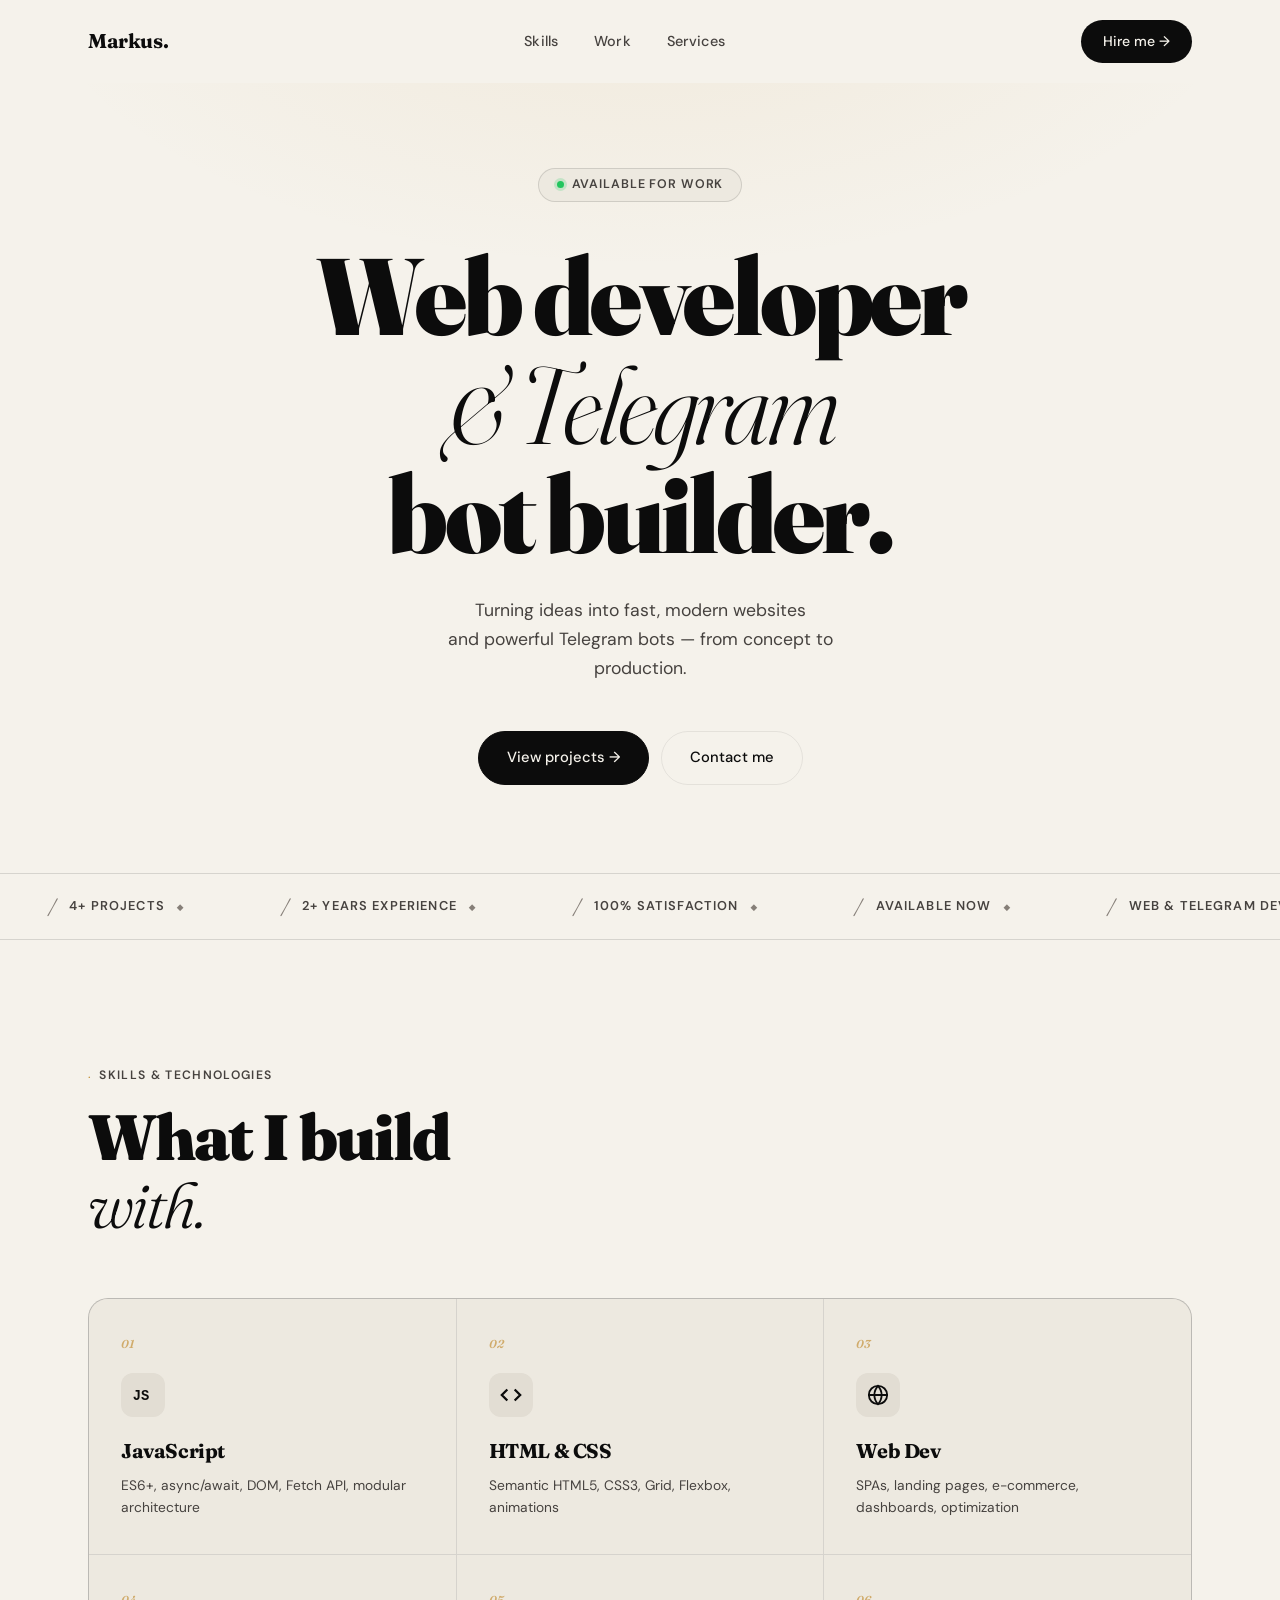
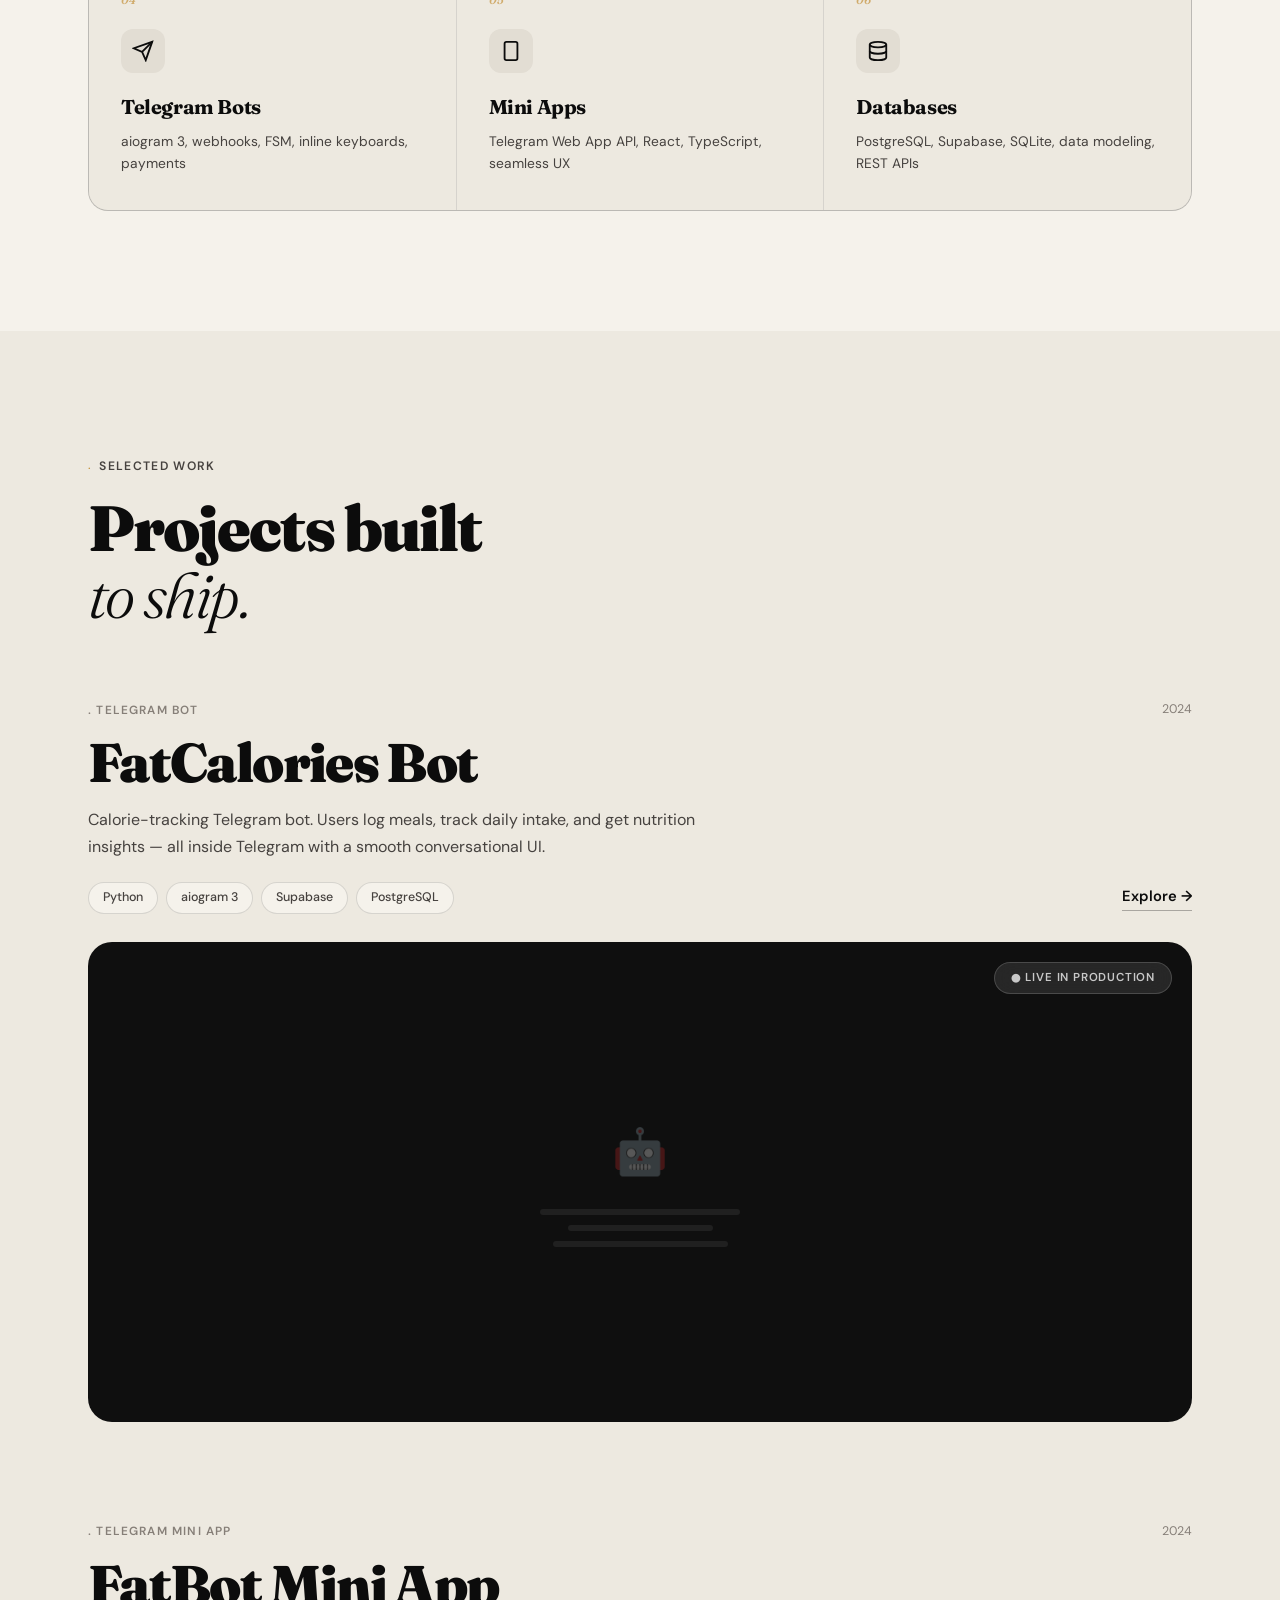
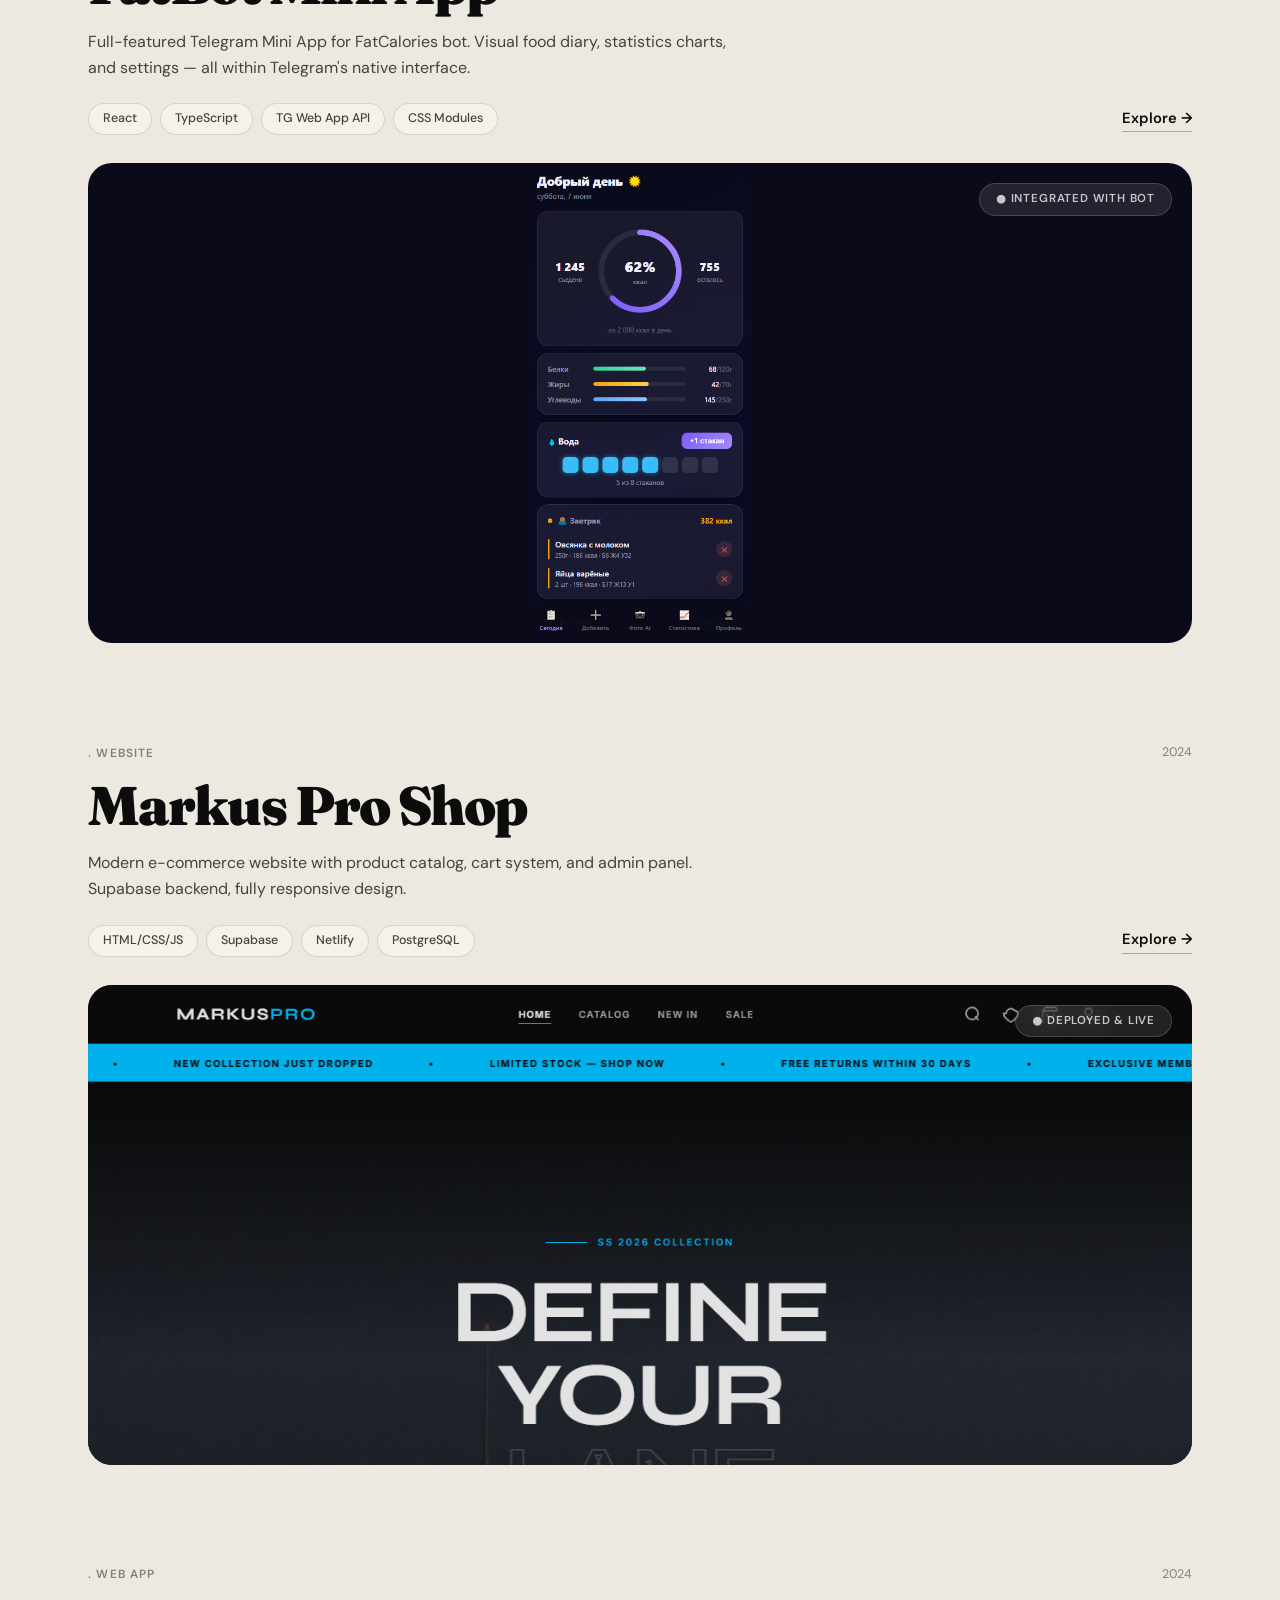
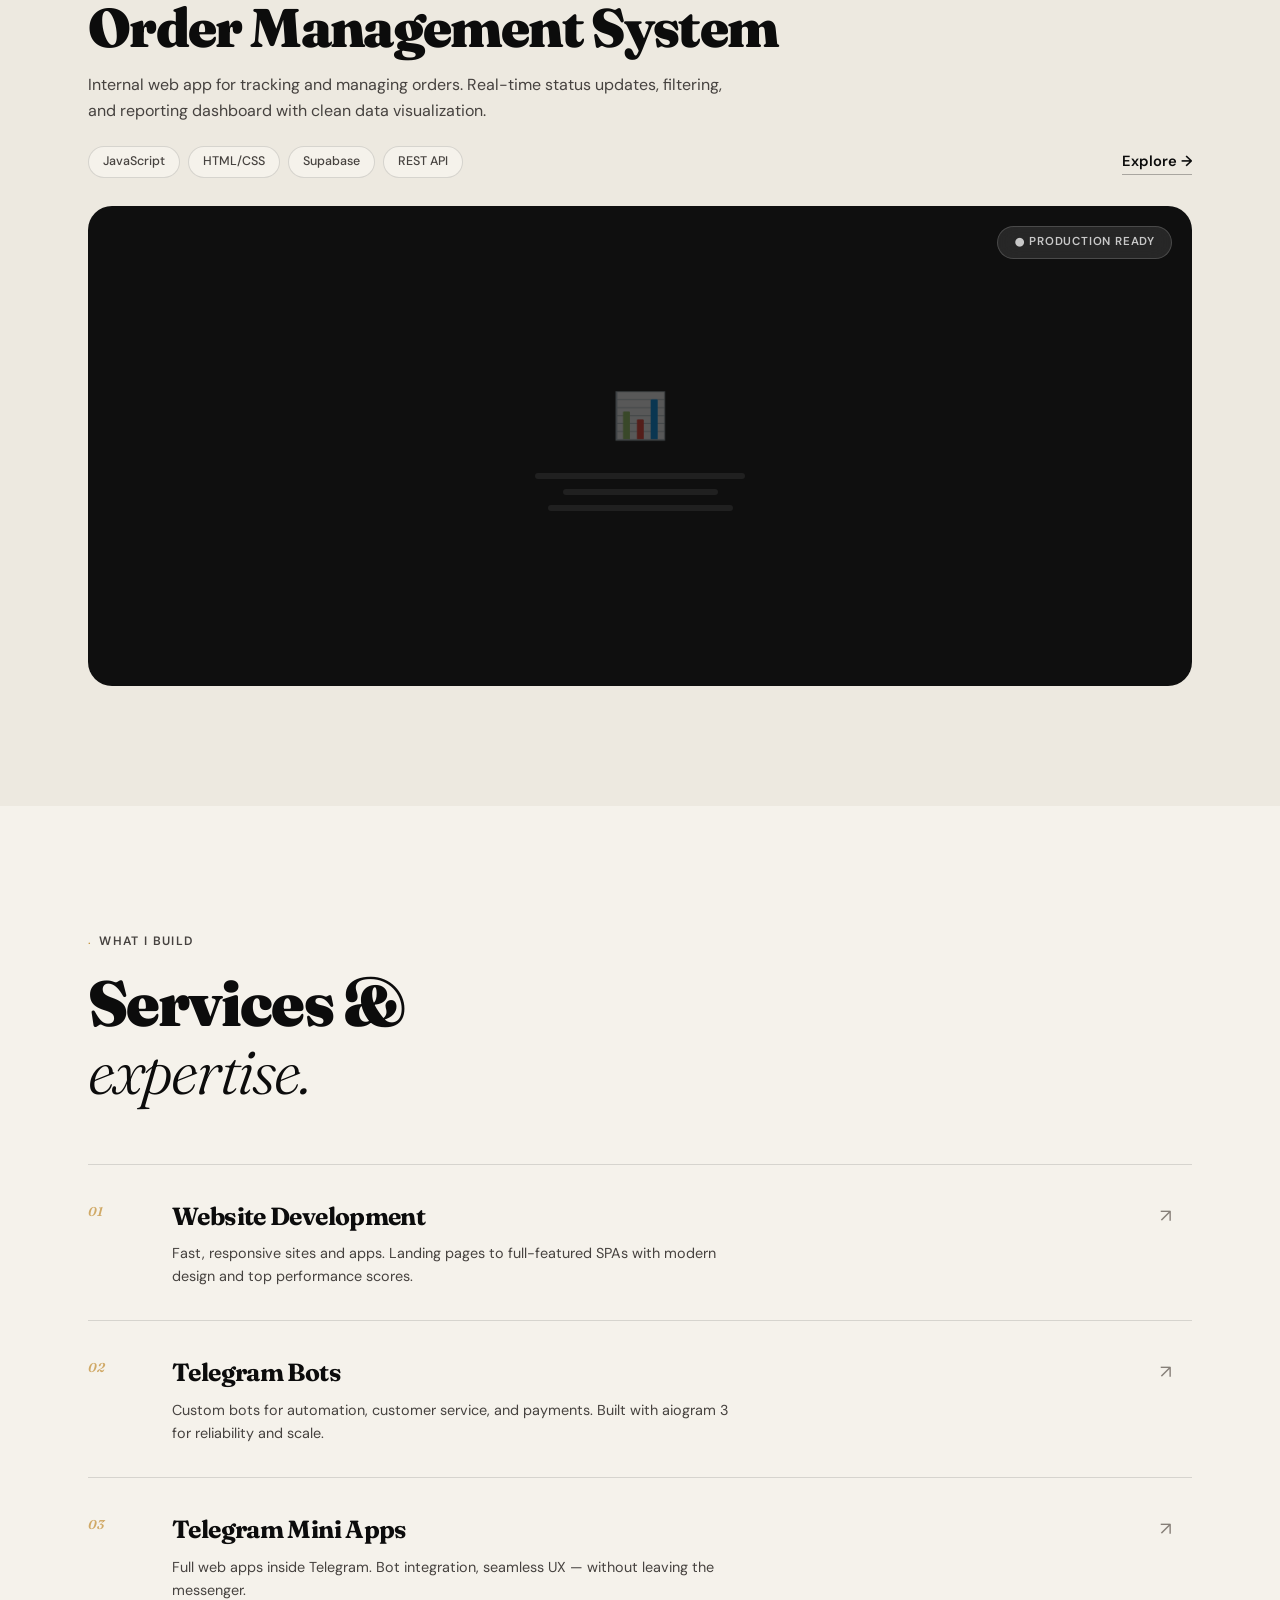
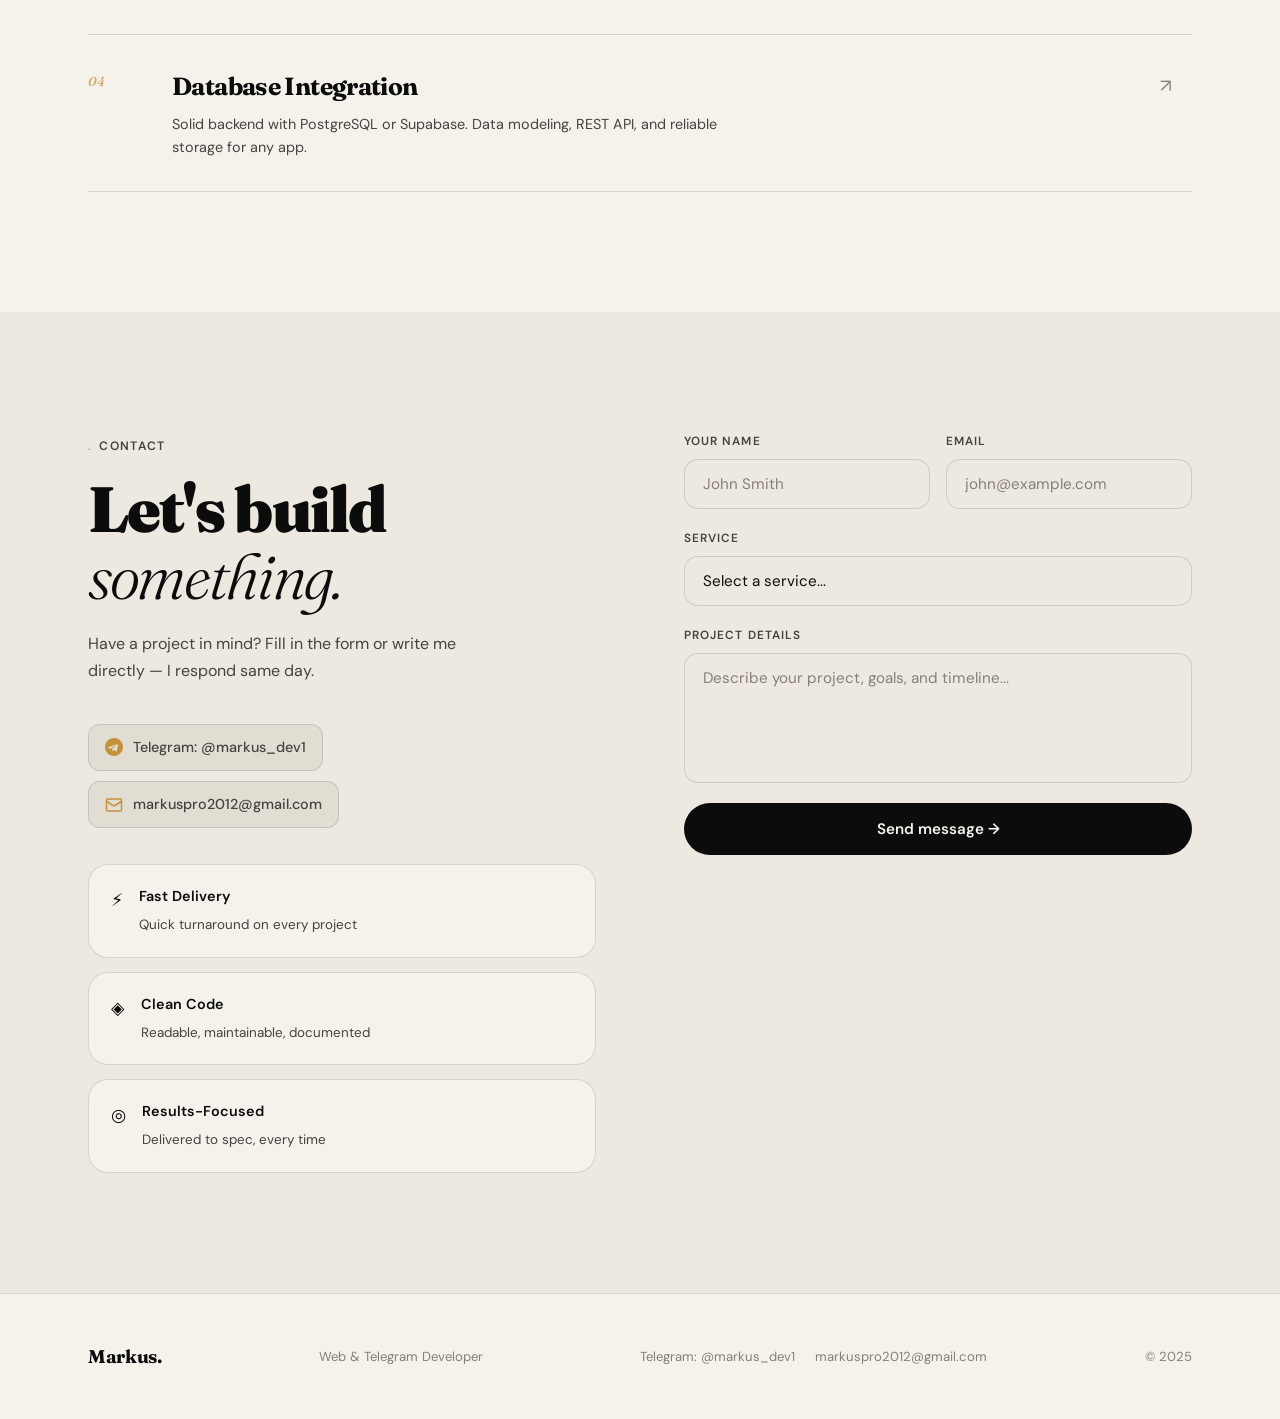
==== commit 3a321d45: "feat: fix contact form (FormSubmit), add Telegram/email contacts, fix Explore links" ====
--- a/index.html
+++ b/index.html
@@ -154,7 +154,7 @@
             <div class="portfolio-list">
 
                 <!-- 01 -->
-                <div class="proj-item reveal">
+                <div class="proj-item reveal" data-project="fatcal">
                     <div class="proj-meta-row">
                         <span class="proj-tag">Telegram Bot</span>
                         <span class="proj-year">2024</span>
@@ -165,7 +165,7 @@
                         <div class="proj-tech">
                             <span>Python</span><span>aiogram 3</span><span>Supabase</span><span>PostgreSQL</span>
                         </div>
-                        <a href="#contact" class="proj-link">Explore →</a>
+                        <a href="#" class="proj-link">Explore →</a>
                     </div>
                     <div class="proj-card">
                         <div class="proj-card-mock">
@@ -181,7 +181,7 @@
                 </div>
 
                 <!-- 02 -->
-                <div class="proj-item reveal">
+                <div class="proj-item reveal" data-project="fatbot">
                     <div class="proj-meta-row">
                         <span class="proj-tag">Telegram Mini App</span>
                         <span class="proj-year">2024</span>
@@ -192,7 +192,7 @@
                         <div class="proj-tech">
                             <span>React</span><span>TypeScript</span><span>TG Web App API</span><span>CSS Modules</span>
                         </div>
-                        <a href="#contact" class="proj-link">Explore →</a>
+                        <a href="#" class="proj-link">Explore →</a>
                     </div>
                     <div class="proj-card">
                         <img src="assets/fatbot.png" alt="FatBot Mini App" class="ss-mobile">
@@ -201,7 +201,7 @@
                 </div>
 
                 <!-- 03 -->
-                <div class="proj-item reveal">
+                <div class="proj-item reveal" data-project="markuspro">
                     <div class="proj-meta-row">
                         <span class="proj-tag">Website</span>
                         <span class="proj-year">2024</span>
@@ -212,7 +212,7 @@
                         <div class="proj-tech">
                             <span>HTML/CSS/JS</span><span>Supabase</span><span>Netlify</span><span>PostgreSQL</span>
                         </div>
-                        <a href="#contact" class="proj-link">Explore →</a>
+                        <a href="#" class="proj-link">Explore →</a>
                     </div>
                     <div class="proj-card">
                         <img src="assets/markuspro.png" alt="Markus Pro Shop">
@@ -221,7 +221,7 @@
                 </div>
 
                 <!-- 04 -->
-                <div class="proj-item reveal">
+                <div class="proj-item reveal" data-project="ordersys">
                     <div class="proj-meta-row">
                         <span class="proj-tag">Web App</span>
                         <span class="proj-year">2024</span>
@@ -232,7 +232,7 @@
                         <div class="proj-tech">
                             <span>JavaScript</span><span>HTML/CSS</span><span>Supabase</span><span>REST API</span>
                         </div>
-                        <a href="#contact" class="proj-link">Explore →</a>
+                        <a href="#" class="proj-link">Explore →</a>
                     </div>
                     <div class="proj-card">
                         <div class="proj-card-mock">
@@ -308,7 +308,17 @@
                 <div class="contact-left reveal">
                     <p class="sec-label">Contact</p>
                     <h2 class="sec-title">Let's build<br><em>something.</em></h2>
-                    <p class="contact-tagline">Have a project in mind? Describe what you need — I'll get back within 24 hours.</p>
+                    <p class="contact-tagline">Have a project in mind? Fill in the form or write me directly — I respond same day.</p>
+                    <div class="contact-direct">
+                        <a href="https://t.me/markus_dev1" class="cd-link" target="_blank" rel="noopener">
+                            <svg width="18" height="18" viewBox="0 0 24 24" fill="currentColor"><path d="M12 0C5.373 0 0 5.373 0 12s5.373 12 12 12 12-5.373 12-12S18.627 0 12 0zm5.562 8.247-1.97 9.281c-.145.658-.537.818-1.084.508l-3-2.21-1.447 1.393c-.16.16-.295.295-.605.295l.213-3.053 5.56-5.023c.242-.213-.054-.333-.373-.12L7.26 14.4l-2.98-.93c-.66-.206-.67-.661.138-.975l10.857-4.184c.548-.199 1.028.13.287.936z"/></svg>
+                            Telegram: @markus_dev1
+                        </a>
+                        <a href="mailto:markuspro2012@gmail.com" class="cd-link">
+                            <svg width="18" height="18" viewBox="0 0 24 24" fill="none" stroke="currentColor" stroke-width="2" stroke-linecap="round" stroke-linejoin="round"><rect x="2" y="4" width="20" height="16" rx="2"/><path d="m22 7-8.97 5.7a1.94 1.94 0 0 1-2.06 0L2 7"/></svg>
+                            markuspro2012@gmail.com
+                        </a>
+                    </div>
                     <div class="contact-cards">
                         <div class="cc-item">
                             <span class="cc-icon">⚡</span>
@@ -377,6 +387,10 @@
             <div class="footer-inner">
                 <span class="footer-logo">Markus.</span>
                 <span class="footer-role">Web &amp; Telegram Developer</span>
+                <div class="footer-links">
+                    <a href="https://t.me/markus_dev1" target="_blank" rel="noopener">Telegram: @markus_dev1</a>
+                    <a href="mailto:markuspro2012@gmail.com">markuspro2012@gmail.com</a>
+                </div>
                 <span class="footer-copy">© 2025</span>
             </div>
         </div>
@@ -388,6 +402,28 @@
         <span>Message sent! I'll get back to you soon.</span>
     </div>
 
+    <!-- PROJECT OVERLAY -->
+    <div class="proj-overlay" id="projOverlay" aria-hidden="true">
+        <header class="overlay-header">
+            <button class="overlay-back" id="overlayBack" aria-label="Back to portfolio">
+                <svg width="16" height="16" viewBox="0 0 24 24" fill="none" stroke="currentColor" stroke-width="2.5" stroke-linecap="round"><path d="M19 12H5"/><path d="m12 19-7-7 7-7"/></svg>
+                Back
+            </button>
+            <span class="overlay-title" id="overlayTitle"></span>
+            <a class="overlay-ext hide" id="overlayExt" href="#" target="_blank" rel="noopener noreferrer">
+                Open Full Site ↗
+            </a>
+        </header>
+        <div class="overlay-body">
+            <div class="overlay-loader" id="overlayLoader">
+                <div class="loader-ring"></div>
+                <span>Loading project…</span>
+            </div>
+            <iframe id="overlayFrame" src="" title="Project preview"
+                sandbox="allow-same-origin allow-scripts allow-forms allow-popups allow-modals"></iframe>
+        </div>
+    </div>
+
     <script src="main.js"></script>
 </body>
 </html>
--- a/style.css
+++ b/style.css
@@ -1,19 +1,20 @@
 /* ============================================================
-   MARKUS PORTFOLIO — EDITORIAL MINIMAL
+   MARKUS PORTFOLIO - EDITORIAL MINIMAL
    ============================================================ */
 
 *, *::before, *::after { margin: 0; padding: 0; box-sizing: border-box; }
 
 :root {
-    --bg:       #FAFAF7;
-    --bg2:      #F2EFE9;
-    --bg3:      #E8E4DC;
+    --bg:       #F5F2EB;
+    --bg2:      #EDE9E0;
+    --bg3:      #E2DDD3;
     --bg-dark:  #0F0F0F;
     --text:     #0C0C0C;
-    --text2:    #6A6866;
-    --text3:    #AEABA5;
-    --border:   rgba(12,12,12,0.10);
-    --border2:  rgba(12,12,12,0.06);
+    --text2:    #46423F;
+    --text3:    #867F78;
+    --border:   rgba(12,12,12,0.13);
+    --border2:  rgba(12,12,12,0.07);
+    --acc:      #C4913A;
 
     --font-d: 'Fraunces', Georgia, serif;
     --font-s: 'DM Sans', system-ui, -apple-system, sans-serif;
@@ -38,14 +39,14 @@
 a { color: inherit; text-decoration: none; }
 img { display: block; max-width: 100%; }
 
-/* ── CONTAINER ── */
+/* ?? CONTAINER ?? */
 .container { max-width: 1200px; margin: 0 auto; padding: 0 48px; }
 
-/* ── SECTION ── */
+/* ?? SECTION ?? */
 .section { padding: 120px 0; }
 .section-alt { background: var(--bg2); }
 
-/* ── REVEAL ── */
+/* ?? REVEAL ?? */
 .reveal {
     opacity: 0;
     transform: translateY(32px);
@@ -54,9 +55,9 @@
 }
 .reveal.visible { opacity: 1; transform: translateY(0); }
 
-/* ══════════════════════════════════════
+/* ??????????????????????????????????????
    NAV
-══════════════════════════════════════ */
+?????????????????????????????????????? */
 .nav {
     position: fixed; top: 0; left: 0; right: 0; z-index: 100;
     padding: 20px 0;
@@ -120,10 +121,13 @@
 }
 .nav-drawer a:hover { background: var(--bg2); }
 
-/* ══════════════════════════════════════
+/* ??????????????????????????????????????
    HERO
-══════════════════════════════════════ */
-.hero { padding: 168px 0 88px; text-align: center; }
+?????????????????????????????????????? */
+.hero {
+    padding: 168px 0 88px; text-align: center;
+    background: radial-gradient(ellipse 75% 55% at 50% -5%, rgba(196,145,58,0.09) 0%, transparent 65%);
+}
 .hero-badge {
     display: inline-flex; align-items: center; gap: 8px;
     background: var(--bg2); border: 1px solid var(--border);
@@ -156,7 +160,7 @@
     display: flex; gap: 12px; justify-content: center; flex-wrap: wrap;
 }
 
-/* ── BUTTONS ── */
+/* ?? BUTTONS ?? */
 .btn {
     display: inline-flex; align-items: center; gap: 8px;
     padding: 14px 28px; border-radius: var(--r-pill);
@@ -172,9 +176,9 @@
 .btn-outline { background: transparent; color: var(--text); border-color: var(--border2); }
 .btn-outline:hover { border-color: rgba(12,12,12,0.4); transform: translateY(-2px); }
 
-/* ══════════════════════════════════════
+/* ??????????????????????????????????????
    STATS MARQUEE
-══════════════════════════════════════ */
+?????????????????????????????????????? */
 .stats-bar {
     border-top: 1px solid var(--border);
     border-bottom: 1px solid var(--border);
@@ -202,16 +206,16 @@
     to   { transform: translateX(-50%); }
 }
 
-/* ══════════════════════════════════════
+/* ??????????????????????????????????????
    SECTION LABELS
-══════════════════════════════════════ */
+?????????????????????????????????????? */
 .sec-label {
     display: inline-flex; align-items: center; gap: 7px;
     font-size: 0.76rem; font-weight: 600;
     letter-spacing: 0.11em; text-transform: uppercase;
-    color: var(--text3); margin-bottom: 18px;
-}
-.sec-label::before { content: '•'; font-size: 0.65rem; }
+    color: var(--text2); margin-bottom: 18px;
+}
+.sec-label::before { content: '.'; font-size: 0.65rem; color: var(--acc); }
 .sec-title {
     font-family: var(--font-d);
     font-size: clamp(2.4rem, 5vw, 4rem);
@@ -221,9 +225,9 @@
 .sec-title em { font-style: italic; font-weight: 300; }
 .sec-desc { font-size: 1rem; color: var(--text2); max-width: 460px; }
 
-/* ══════════════════════════════════════
+/* ??????????????????????????????????????
    SKILLS
-══════════════════════════════════════ */
+?????????????????????????????????????? */
 .skills-head { margin-bottom: 60px; }
 .skills-grid {
     display: grid; grid-template-columns: repeat(3, 1fr);
@@ -232,34 +236,35 @@
     border-radius: var(--r-card); overflow: hidden;
 }
 .skill-card {
-    background: var(--bg); padding: 36px 32px;
+    background: var(--bg2); padding: 36px 32px;
     transition: background 0.3s var(--ease);
 }
-.skill-card:hover { background: var(--bg2); }
+.skill-card:hover { background: var(--bg3); }
 .sk-num {
     font-family: var(--font-d); font-size: 0.72rem;
-    color: var(--text3); display: block;
+    color: var(--acc); display: block;
     margin-bottom: 20px; font-weight: 600; font-style: italic;
+    opacity: 0.7;
 }
 .sk-icon {
-    width: 44px; height: 44px; background: var(--bg2);
+    width: 44px; height: 44px; background: var(--bg3);
     border-radius: 12px; display: flex;
     align-items: center; justify-content: center;
     margin-bottom: 18px; color: var(--text);
     transition: background 0.3s;
 }
-.skill-card:hover .sk-icon { background: var(--bg3); }
+.skill-card:hover .sk-icon { background: rgba(196,145,58,0.13); }
 .sk-name {
     font-family: var(--font-d); font-size: 1.25rem;
     font-weight: 700; margin-bottom: 8px; letter-spacing: -0.02em;
 }
 .sk-desc { font-size: 0.86rem; color: var(--text2); line-height: 1.55; }
 
-/* ══════════════════════════════════════
+/* ??????????????????????????????????????
    PORTFOLIO
-══════════════════════════════════════ */
+?????????????????????????????????????? */
 .portfolio-head { margin-bottom: 72px; }
-.portfolio-list { display: flex; flex-direction: column; gap: 80px; }
+.portfolio-list { display: flex; flex-direction: column; gap: 100px; }
 .proj-item {}
 .proj-meta-row {
     display: flex; align-items: center;
@@ -269,7 +274,7 @@
     font-size: 0.74rem; font-weight: 600;
     letter-spacing: 0.10em; text-transform: uppercase; color: var(--text3);
 }
-.proj-tag::before { content: '• '; }
+.proj-tag::before { content: '. '; }
 .proj-year { font-size: 0.78rem; color: var(--text3); }
 .proj-title {
     font-family: var(--font-d);
@@ -300,12 +305,12 @@
     transition: gap 0.25s var(--ease), border-color 0.25s;
     white-space: nowrap;
 }
-.proj-link:hover { gap: 12px; border-color: var(--text); }
+.proj-link:hover { gap: 12px; border-color: var(--acc); color: var(--acc); }
 
 /* Project card (image/mock area) */
 .proj-card {
     background: var(--bg-dark); border-radius: 24px;
-    overflow: hidden; height: 440px; position: relative;
+    overflow: hidden; height: 480px; position: relative;
 }
 .proj-card img {
     width: 100%; height: 100%;
@@ -338,9 +343,9 @@
     color: rgba(255,255,255,0.75);
 }
 
-/* ══════════════════════════════════════
+/* ??????????????????????????????????????
    SERVICES
-══════════════════════════════════════ */
+?????????????????????????????????????? */
 .services-head { margin-bottom: 60px; }
 .services-list { display: flex; flex-direction: column; }
 .srv-item {
@@ -354,8 +359,8 @@
 .srv-item:first-child { border-top: 1px solid var(--border); }
 .srv-num {
     font-family: var(--font-d); font-size: 0.8rem;
-    color: var(--text3); font-weight: 600;
-    font-style: italic; padding-top: 4px;
+    color: var(--acc); font-weight: 600;
+    font-style: italic; padding-top: 4px; opacity: 0.75;
 }
 .srv-title {
     font-family: var(--font-d); font-size: 1.55rem;
@@ -372,9 +377,9 @@
 }
 .srv-item:hover .srv-arrow { transform: translate(4px, -4px); color: var(--text); }
 
-/* ══════════════════════════════════════
+/* ??????????????????????????????????????
    CONTACT
-══════════════════════════════════════ */
+?????????????????????????????????????? */
 .contact-grid {
     display: grid; grid-template-columns: 1fr 1fr;
     gap: 88px; align-items: start;
@@ -394,6 +399,18 @@
 .cc-icon { font-size: 1.1rem; flex-shrink: 0; margin-top: 1px; }
 .cc-text strong { display: block; font-size: 0.9rem; font-weight: 600; margin-bottom: 3px; }
 .cc-text span { font-size: 0.84rem; color: var(--text2); }
+
+.contact-direct { display: flex; flex-direction: column; gap: 10px; margin: 28px 0 36px; }
+.cd-link {
+    display: inline-flex; align-items: center; gap: 10px;
+    font-size: 0.9rem; font-weight: 500; color: var(--text2);
+    padding: 11px 16px; border-radius: 12px;
+    border: 1px solid var(--border); background: var(--bg3);
+    transition: color 0.2s, border-color 0.2s, background 0.2s;
+    max-width: fit-content;
+}
+.cd-link:hover { color: var(--acc); border-color: rgba(196,145,58,0.4); background: rgba(196,145,58,0.06); }
+.cd-link svg { flex-shrink: 0; color: var(--acc); }
 
 /* Form */
 .contact-form { display: flex; flex-direction: column; gap: 20px; }
@@ -412,8 +429,8 @@
     -webkit-appearance: none;
 }
 .fg input:focus, .fg select:focus, .fg textarea:focus {
-    border-color: rgba(12,12,12,0.35);
-    box-shadow: 0 0 0 3px rgba(12,12,12,0.05);
+    border-color: rgba(196,145,58,0.5);
+    box-shadow: 0 0 0 3px rgba(196,145,58,0.08);
     background: var(--bg);
 }
 .fg input::placeholder, .fg textarea::placeholder { color: var(--text3); }
@@ -431,9 +448,9 @@
 }
 .btn-submit:disabled { opacity: 0.55; cursor: not-allowed; transform: none; box-shadow: none; }
 
-/* ══════════════════════════════════════
+/* ??????????????????????????????????????
    FOOTER
-══════════════════════════════════════ */
+?????????????????????????????????????? */
 .footer {
     padding: 48px 0; border-top: 1px solid var(--border); background: var(--bg);
 }
@@ -446,11 +463,14 @@
     font-weight: 700; letter-spacing: -0.02em;
 }
 .footer-role { font-size: 0.82rem; color: var(--text3); }
+.footer-links { display: flex; gap: 20px; flex-wrap: wrap; }
+.footer-links a { font-size: 0.82rem; color: var(--text3); transition: color 0.2s; }
+.footer-links a:hover { color: var(--acc); }
 .footer-copy { font-size: 0.82rem; color: var(--text3); }
 
-/* ══════════════════════════════════════
+/* ??????????????????????????????????????
    TOAST
-══════════════════════════════════════ */
+?????????????????????????????????????? */
 .toast {
     position: fixed; bottom: 32px; right: 32px;
     background: var(--text); color: var(--bg);
@@ -464,9 +484,133 @@
 }
 .toast.show { opacity: 1; transform: translateY(0); pointer-events: all; }
 
-/* ══════════════════════════════════════
+/* ??????????????????????????????????????
+   PROJ CARD - CLICK HINT
+?????????????????????????????????????? */
+.proj-card {
+    cursor: pointer;
+}
+.proj-card::after {
+    content: 'Explore project ?';
+    position: absolute; inset: 0;
+    display: flex; align-items: center; justify-content: center;
+    background: rgba(0,0,0,0.55);
+    backdrop-filter: blur(4px); -webkit-backdrop-filter: blur(4px);
+    color: #fff; font-family: var(--font-s);
+    font-size: 0.95rem; font-weight: 600;
+    letter-spacing: 0.01em;
+    opacity: 0;
+    transition: opacity 0.3s var(--ease);
+    border-radius: 24px;
+    pointer-events: none;
+}
+.proj-card:hover::after { opacity: 1; }
+
+/* ??????????????????????????????????????
+   PROJECT OVERLAY
+?????????????????????????????????????? */
+.proj-overlay {
+    position: fixed; inset: 0; z-index: 400;
+    background: var(--bg);
+    transform: translateY(100%);
+    transition: transform 0.55s cubic-bezier(0.32, 0.72, 0, 1);
+    will-change: transform;
+    visibility: hidden;
+}
+.proj-overlay.opening { visibility: visible; }
+.proj-overlay.active  { transform: translateY(0); visibility: visible; }
+
+.overlay-header {
+    position: absolute; top: 0; left: 0; right: 0;
+    height: 60px; z-index: 1;
+    display: flex; align-items: center;
+    justify-content: space-between;
+    padding: 0 32px; gap: 20px;
+    background: var(--bg);
+    border-bottom: 1px solid var(--border);
+}
+.overlay-back {
+    display: inline-flex; align-items: center; gap: 8px;
+    background: none; border: none; cursor: pointer;
+    font-family: var(--font-s); font-size: 0.88rem;
+    font-weight: 500; color: var(--text2);
+    padding: 8px 12px; border-radius: 10px;
+    transition: background 0.2s, color 0.2s;
+    flex-shrink: 0; white-space: nowrap;
+}
+.overlay-back:hover { background: var(--bg2); color: var(--text); }
+.overlay-back svg { flex-shrink: 0; }
+.overlay-title {
+    font-family: var(--font-d); font-size: 1.1rem;
+    font-weight: 700; letter-spacing: -0.02em;
+    flex: 1; text-align: center;
+    white-space: nowrap; overflow: hidden; text-overflow: ellipsis;
+}
+.overlay-ext {
+    display: inline-flex; align-items: center; gap: 6px;
+    background: var(--text); color: var(--bg) !important;
+    padding: 8px 18px; border-radius: var(--r-pill);
+    font-size: 0.82rem; font-weight: 600;
+    transition: background 0.2s, transform 0.2s;
+    flex-shrink: 0; white-space: nowrap;
+    text-decoration: none;
+}
+.overlay-ext:hover { background: #2a2a2a; transform: translateY(-1px); }
+.overlay-ext.hide { display: none; }
+
+.overlay-body {
+    position: absolute; top: 60px; left: 0; right: 0; bottom: 0;
+    background: #111;
+    display: flex; align-items: center; justify-content: center;
+}
+.overlay-loader {
+    position: absolute; inset: 0; z-index: 2;
+    display: flex; flex-direction: column;
+    align-items: center; justify-content: center;
+    gap: 16px; background: var(--bg2);
+    font-family: var(--font-s); font-size: 0.88rem;
+    color: var(--text2); pointer-events: none;
+    transition: opacity 0.4s var(--ease);
+}
+.overlay-loader.fade-out { opacity: 0; }
+.loader-ring {
+    width: 36px; height: 36px;
+    border: 2.5px solid var(--border);
+    border-top-color: var(--text);
+    border-radius: 50%;
+    animation: ov-spin 0.75s linear infinite;
+}
+@keyframes ov-spin { to { transform: rotate(360deg); } }
+
+#overlayFrame {
+    width: 100%; height: 100%;
+    border: none; display: block;
+    opacity: 0; position: relative; z-index: 1;
+    transition: opacity 0.45s var(--ease);
+}
+#overlayFrame.loaded { opacity: 1; }
+
+/* ?? Phone-mode: iframe constrained to phone dimensions ?? */
+.overlay-body.phone-mode {
+    background: radial-gradient(135deg, #0f1520 0%, #0a0d14 60%, #0d1117 100%);
+}
+.overlay-body.phone-mode #overlayFrame {
+    width: 390px;
+    max-width: calc(100vw - 80px);
+    height: min(812px, calc(100% - 40px));
+    border-radius: 46px;
+    box-shadow:
+        0 0 0 10px #000,
+        0 0 0 12px #1c1c1e,
+        0 0 0 14px #080808,
+        0 0 0 16px #181818,
+        0 60px 120px rgba(0,0,0,0.92),
+        0 0 80px rgba(82,136,193,0.06);
+}
+
+/* ??????????????????????????????????????
    RESPONSIVE
-══════════════════════════════════════ */
+?????????????????????????????????????? */
 @media (max-width: 1024px) {
     .skills-grid { grid-template-columns: repeat(2, 1fr); }
     .contact-grid { grid-template-columns: 1fr; gap: 56px; }
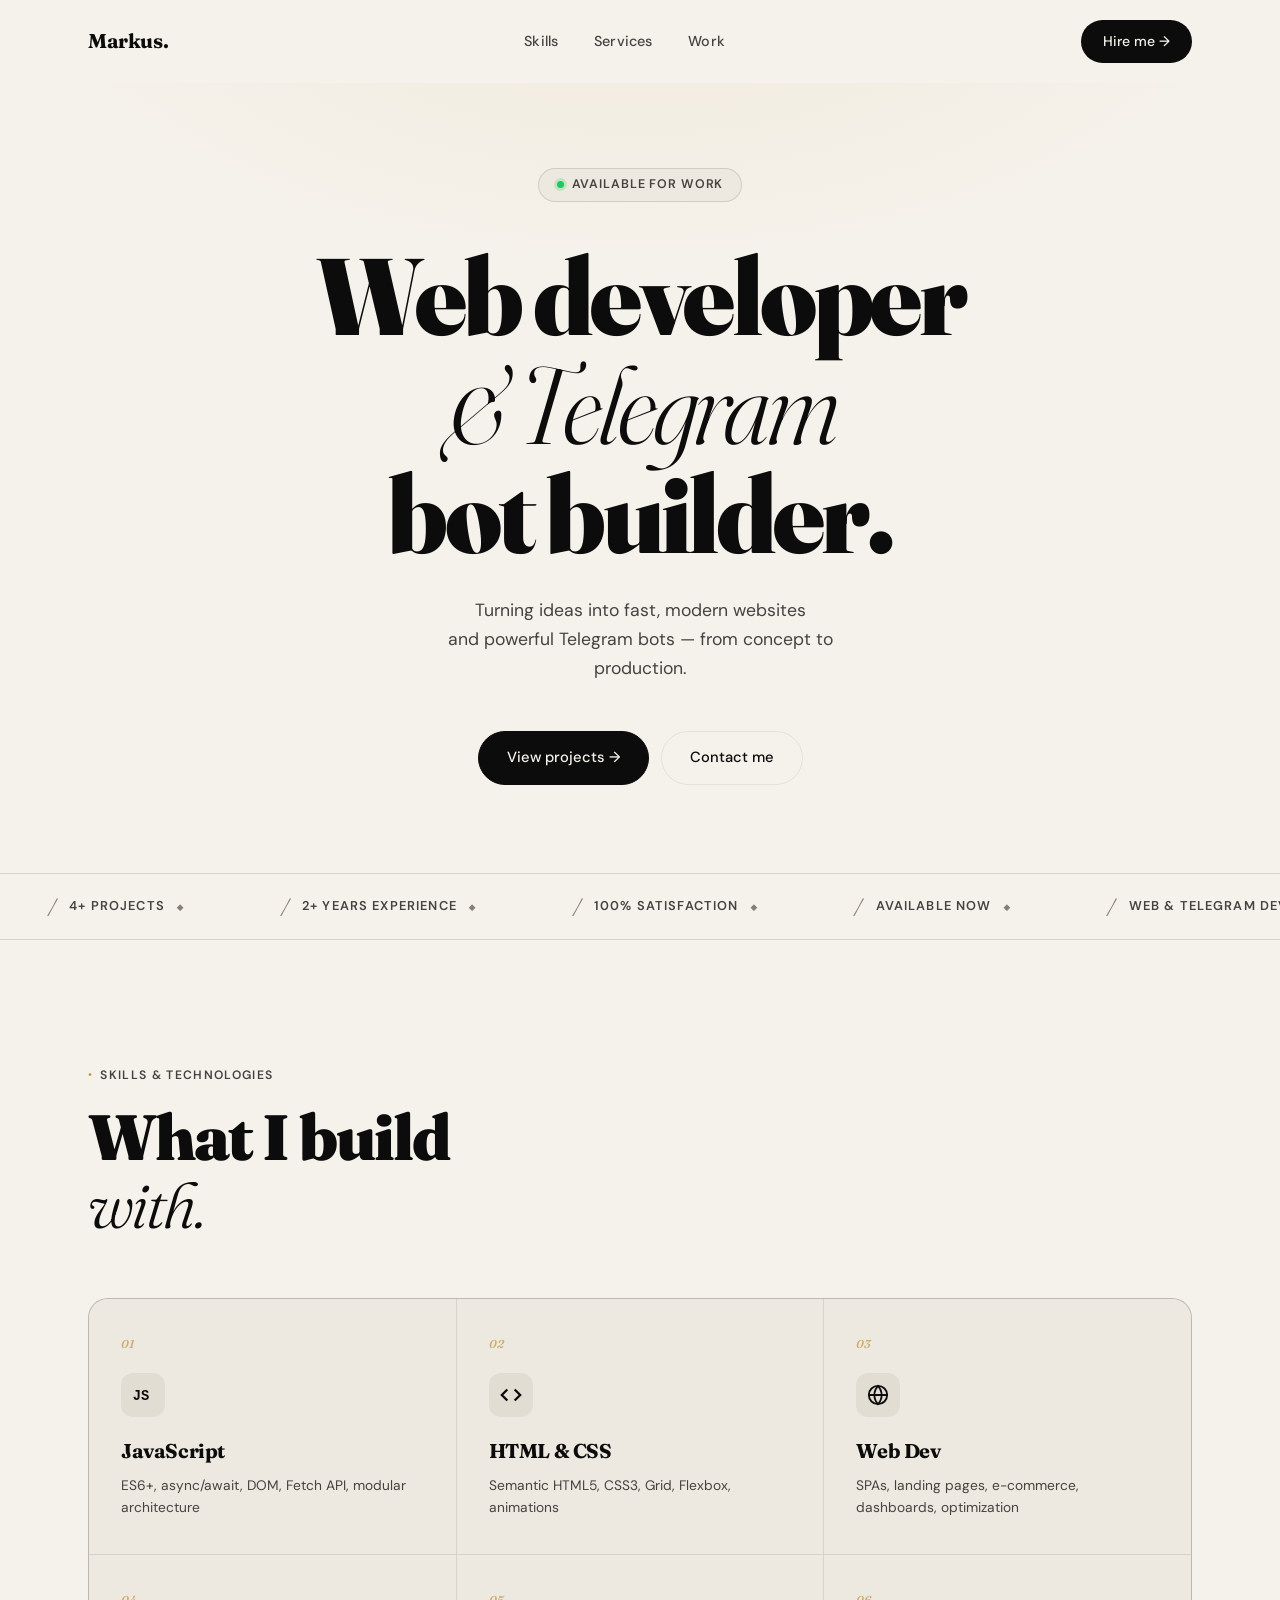
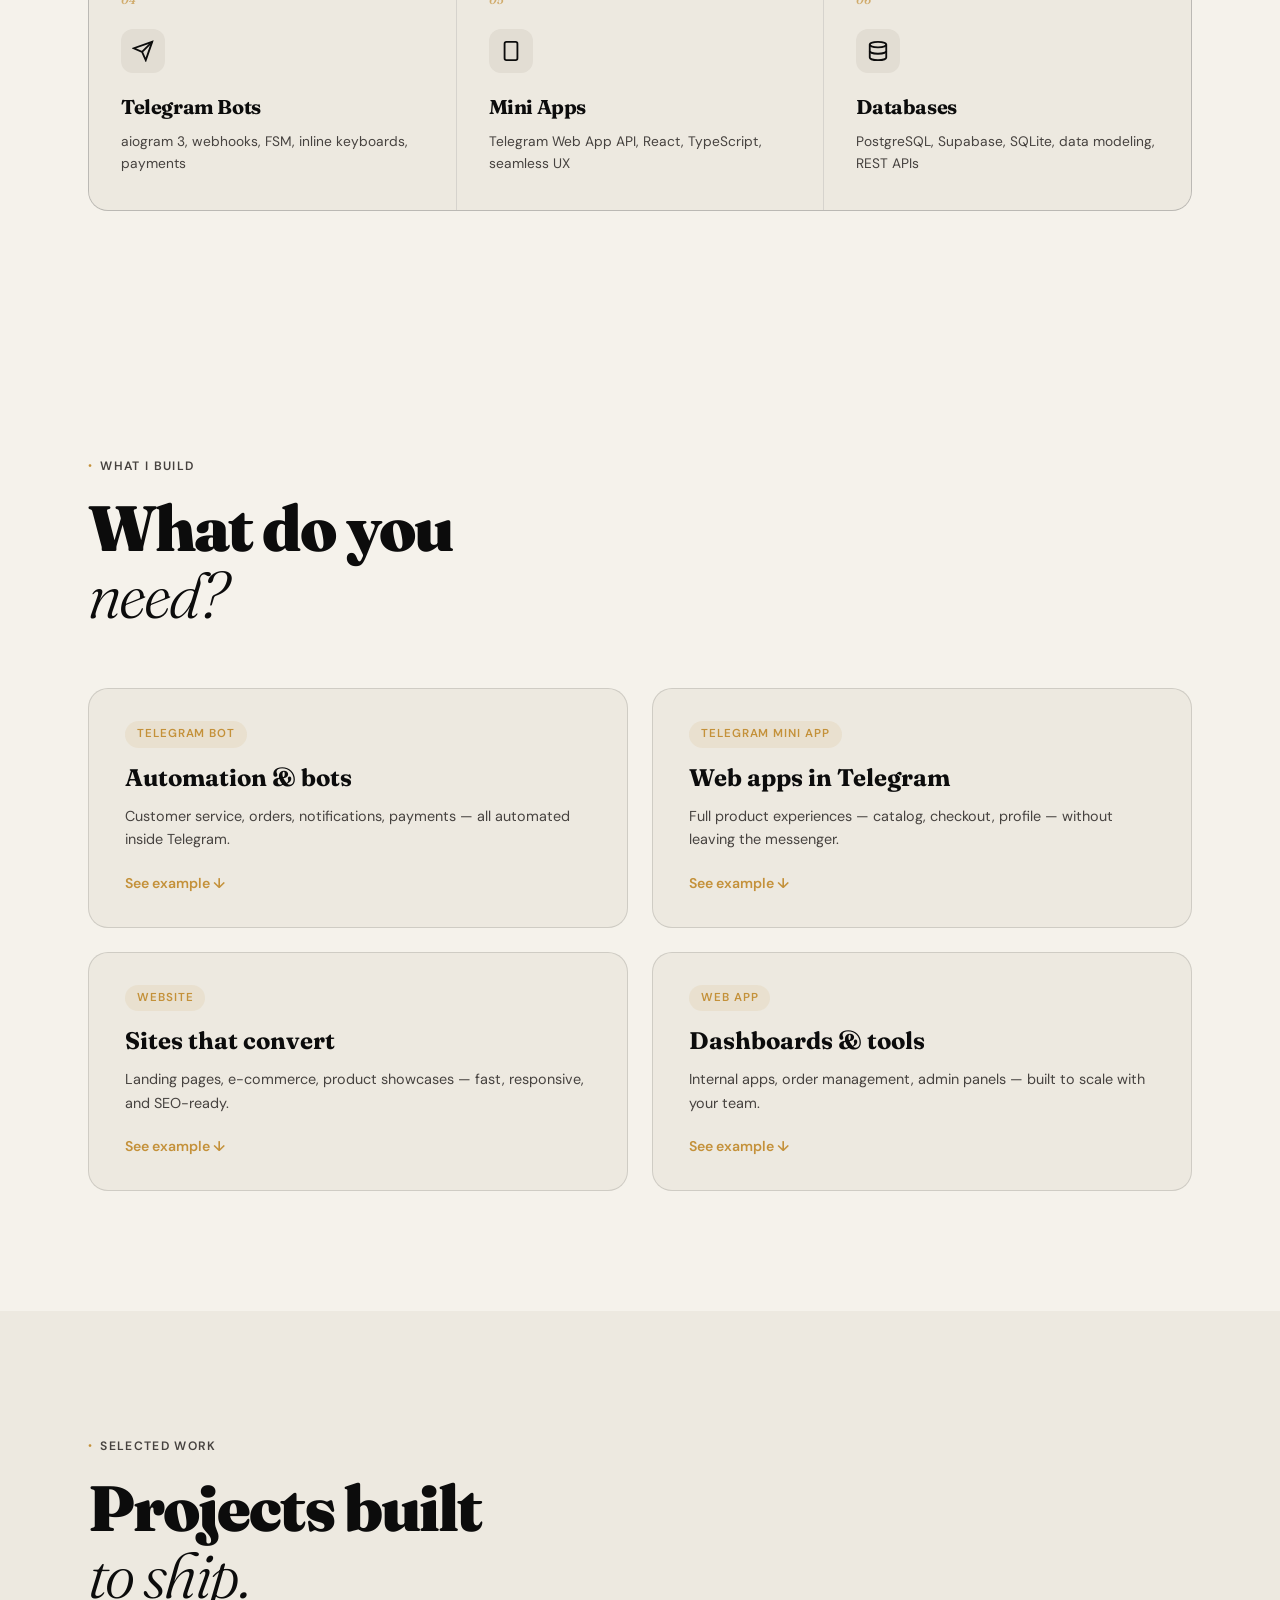
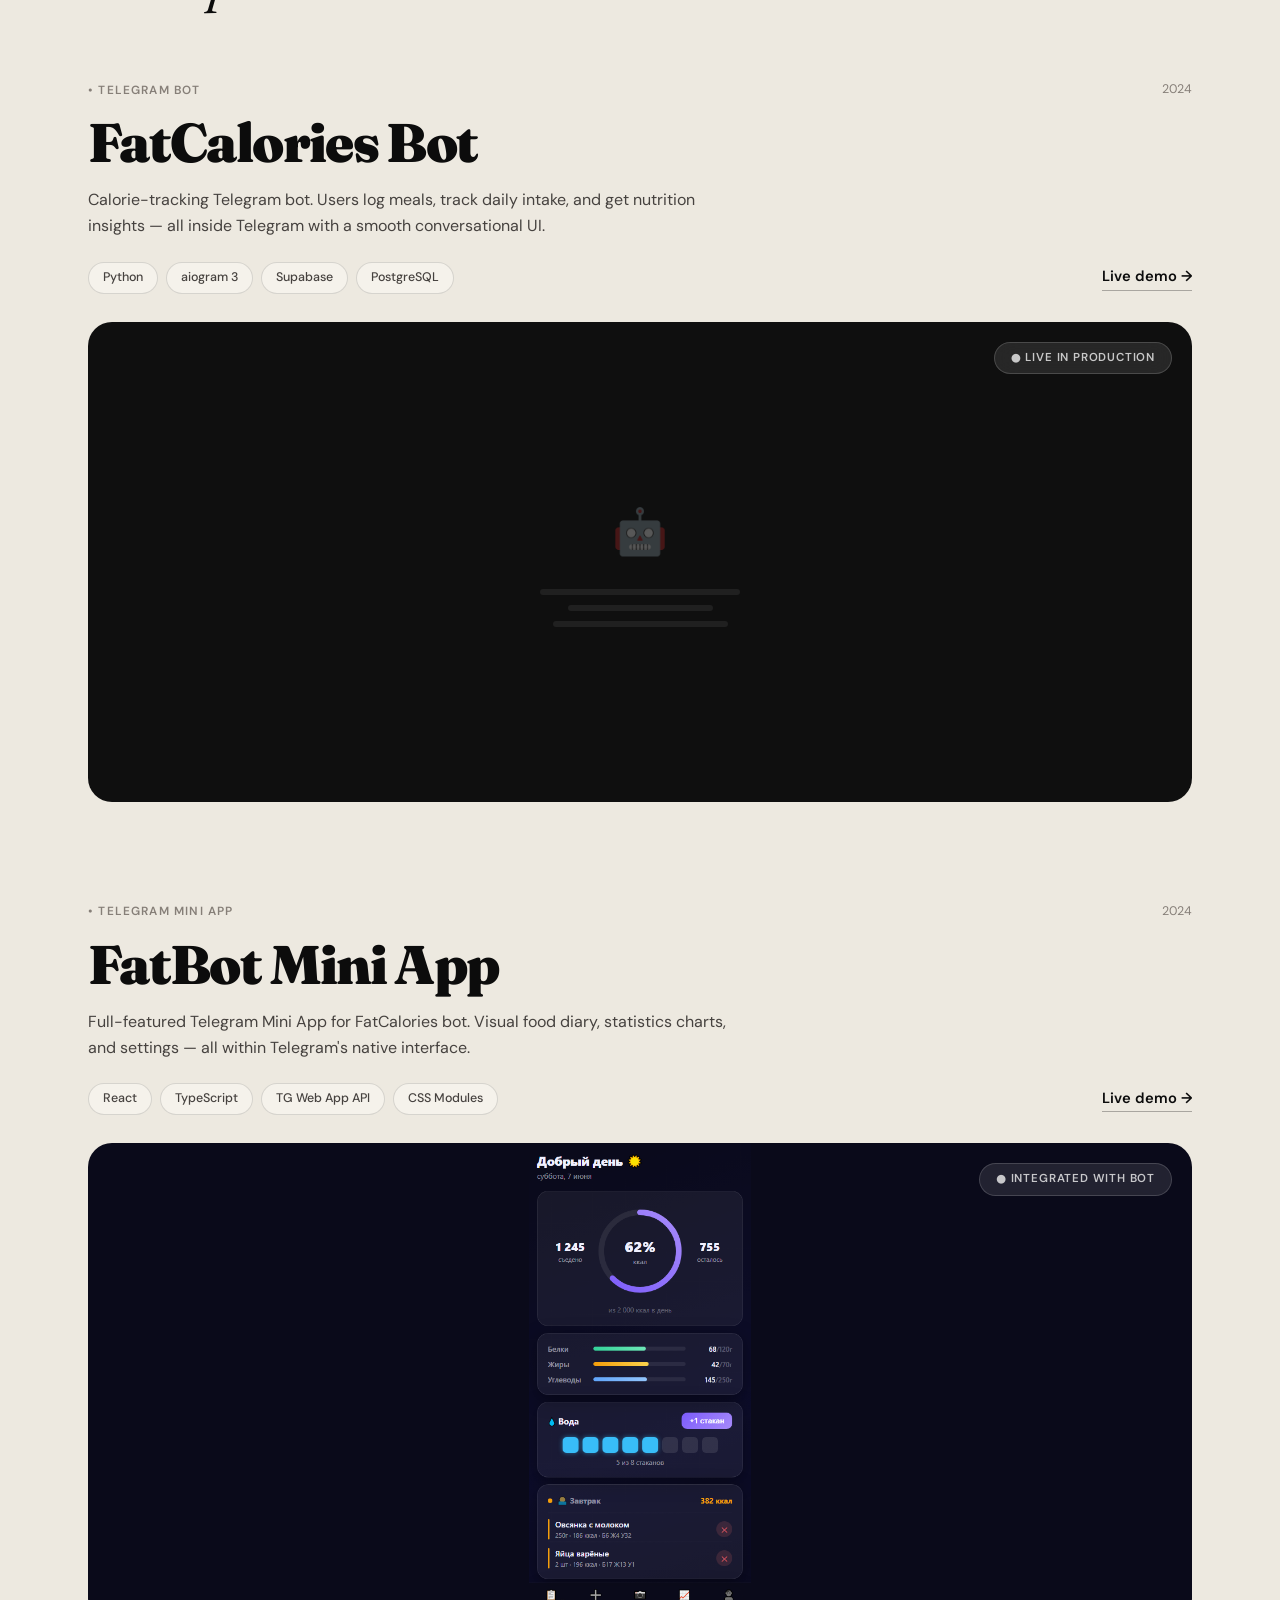
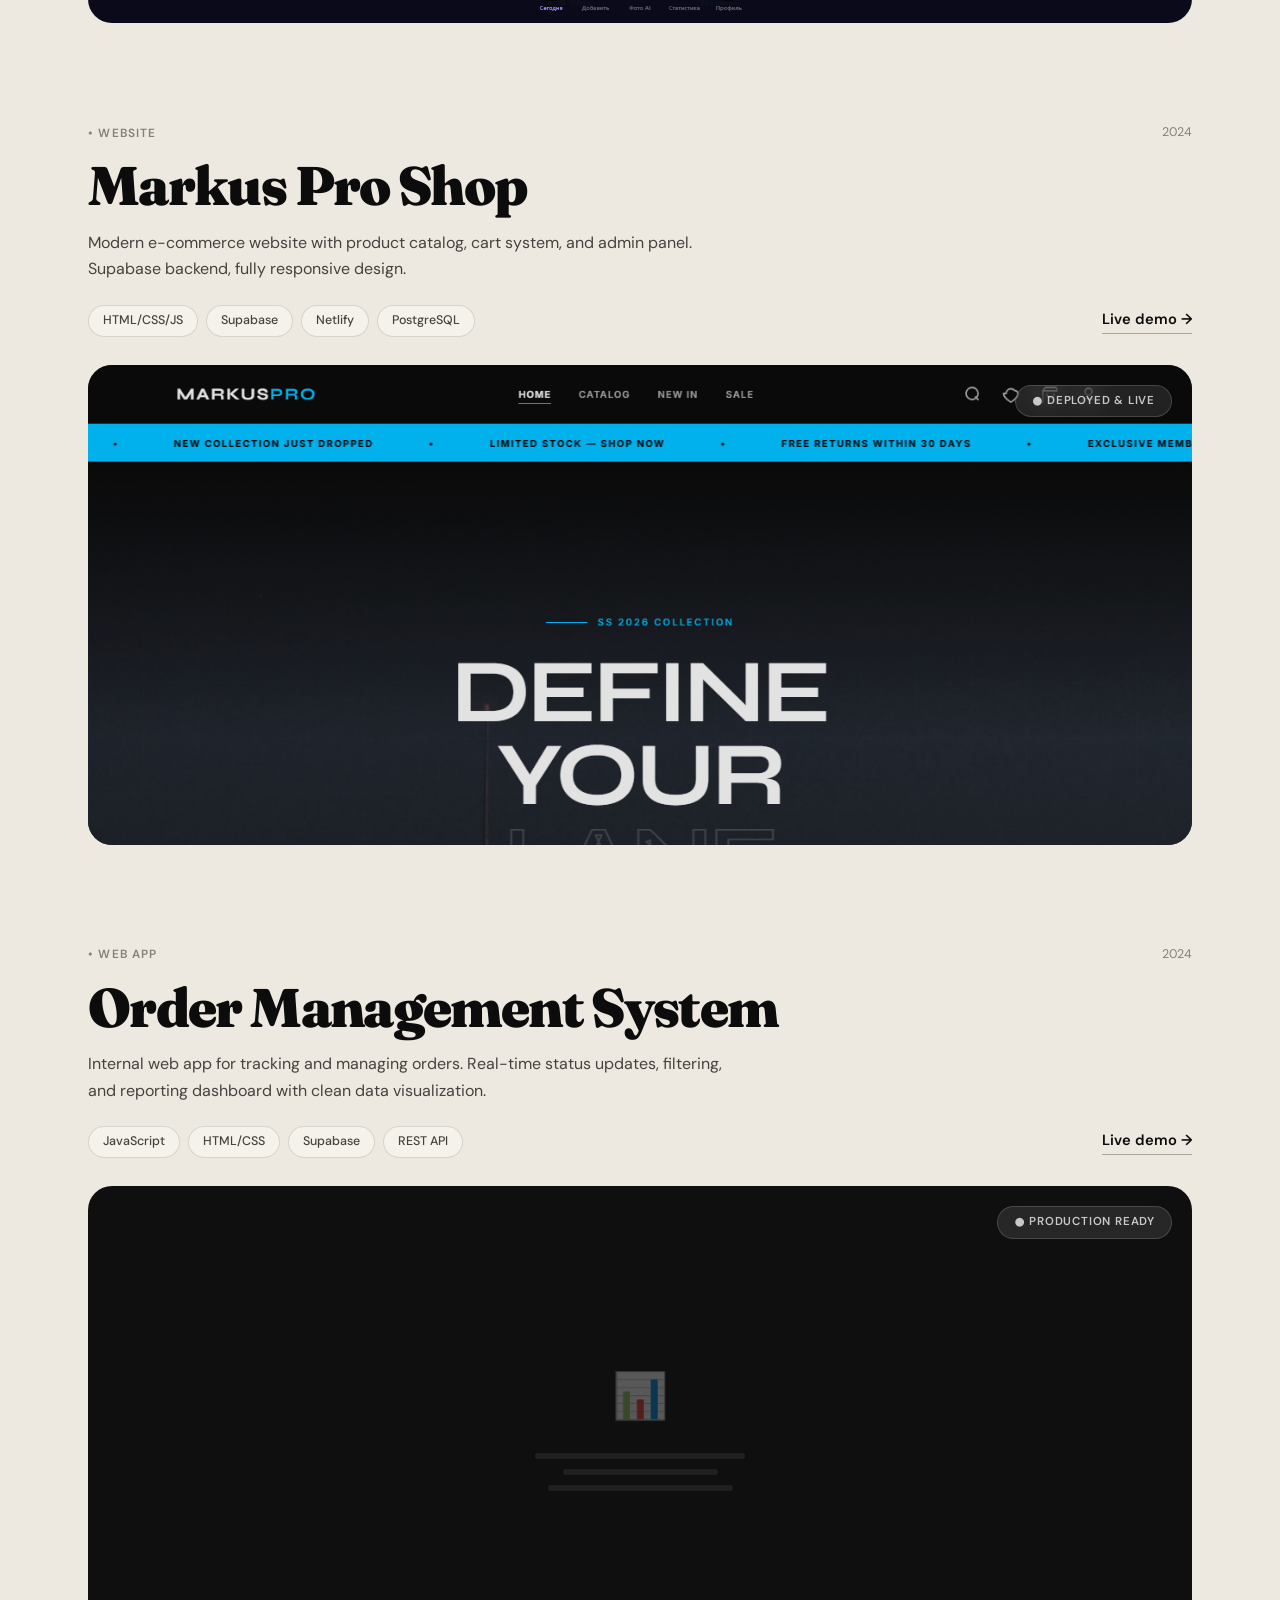
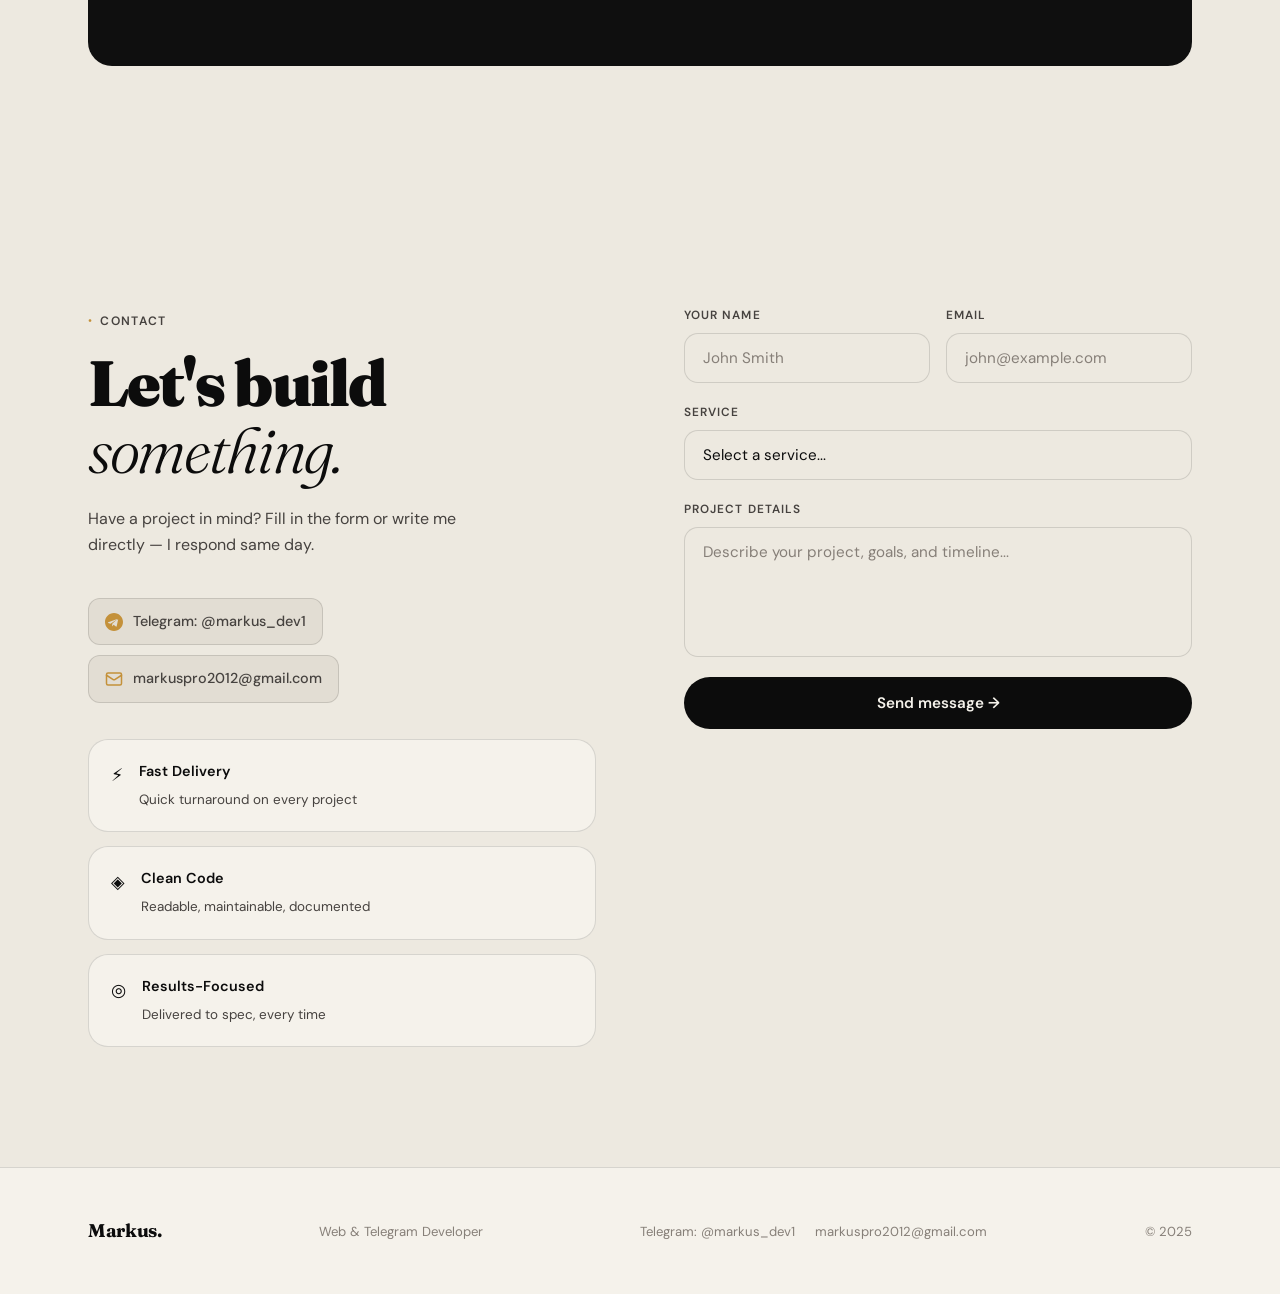
==== commit 4a14fe13: "feat: add 'What do you need?' service section with anchor nav to projects" ====
--- a/index.html
+++ b/index.html
@@ -18,8 +18,8 @@
             <a class="nav-logo" href="#hero">Markus.</a>
             <ul class="nav-links">
                 <li><a href="#skills">Skills</a></li>
+                <li><a href="#services">Services</a></li>
                 <li><a href="#portfolio">Work</a></li>
-                <li><a href="#services">Services</a></li>
             </ul>
             <a href="#contact" class="nav-cta">Hire me →</a>
             <button class="burger" id="burger" aria-label="Menu" aria-expanded="false">
@@ -28,8 +28,8 @@
         </div>
         <div class="nav-drawer" id="navDrawer">
             <a href="#skills">Skills</a>
+            <a href="#services">Services</a>
             <a href="#portfolio">Work</a>
-            <a href="#services">Services</a>
             <a href="#contact">Hire me →</a>
         </div>
     </nav>
@@ -143,6 +143,42 @@
         </div>
     </section>
 
+    <!-- SERVICES / WHAT DO YOU NEED -->
+    <section class="section" id="services">
+        <div class="container">
+            <div class="what-head reveal">
+                <p class="sec-label">What I Build</p>
+                <h2 class="sec-title">What do you<br><em>need?</em></h2>
+            </div>
+            <div class="what-cards">
+                <a href="#fatcal" class="what-card reveal">
+                    <span class="wc-tag">Telegram Bot</span>
+                    <h3 class="wc-title">Automation &amp; bots</h3>
+                    <p class="wc-desc">Customer service, orders, notifications, payments — all automated inside Telegram.</p>
+                    <span class="wc-cta">See example ↓</span>
+                </a>
+                <a href="#fatbot" class="what-card reveal" style="--delay:80ms">
+                    <span class="wc-tag">Telegram Mini App</span>
+                    <h3 class="wc-title">Web apps in Telegram</h3>
+                    <p class="wc-desc">Full product experiences — catalog, checkout, profile — without leaving the messenger.</p>
+                    <span class="wc-cta">See example ↓</span>
+                </a>
+                <a href="#markuspro" class="what-card reveal" style="--delay:160ms">
+                    <span class="wc-tag">Website</span>
+                    <h3 class="wc-title">Sites that convert</h3>
+                    <p class="wc-desc">Landing pages, e-commerce, product showcases — fast, responsive, and SEO-ready.</p>
+                    <span class="wc-cta">See example ↓</span>
+                </a>
+                <a href="#ordersys" class="what-card reveal" style="--delay:240ms">
+                    <span class="wc-tag">Web App</span>
+                    <h3 class="wc-title">Dashboards &amp; tools</h3>
+                    <p class="wc-desc">Internal apps, order management, admin panels — built to scale with your team.</p>
+                    <span class="wc-cta">See example ↓</span>
+                </a>
+            </div>
+        </div>
+    </section>
+
     <!-- PORTFOLIO -->
     <section class="section section-alt" id="portfolio">
         <div class="container">
@@ -154,7 +190,7 @@
             <div class="portfolio-list">
 
                 <!-- 01 -->
-                <div class="proj-item reveal" data-project="fatcal">
+                <div class="proj-item reveal" id="fatcal" data-project="fatcal">
                     <div class="proj-meta-row">
                         <span class="proj-tag">Telegram Bot</span>
                         <span class="proj-year">2024</span>
@@ -165,7 +201,7 @@
                         <div class="proj-tech">
                             <span>Python</span><span>aiogram 3</span><span>Supabase</span><span>PostgreSQL</span>
                         </div>
-                        <a href="#" class="proj-link">Explore →</a>
+                        <a href="#" class="proj-link">Live demo →</a>
                     </div>
                     <div class="proj-card">
                         <div class="proj-card-mock">
@@ -181,7 +217,7 @@
                 </div>
 
                 <!-- 02 -->
-                <div class="proj-item reveal" data-project="fatbot">
+                <div class="proj-item reveal" id="fatbot" data-project="fatbot">
                     <div class="proj-meta-row">
                         <span class="proj-tag">Telegram Mini App</span>
                         <span class="proj-year">2024</span>
@@ -192,7 +228,7 @@
                         <div class="proj-tech">
                             <span>React</span><span>TypeScript</span><span>TG Web App API</span><span>CSS Modules</span>
                         </div>
-                        <a href="#" class="proj-link">Explore →</a>
+                        <a href="#" class="proj-link">Live demo →</a>
                     </div>
                     <div class="proj-card">
                         <img src="assets/fatbot.png" alt="FatBot Mini App" class="ss-mobile">
@@ -201,7 +237,7 @@
                 </div>
 
                 <!-- 03 -->
-                <div class="proj-item reveal" data-project="markuspro">
+                <div class="proj-item reveal" id="markuspro" data-project="markuspro">
                     <div class="proj-meta-row">
                         <span class="proj-tag">Website</span>
                         <span class="proj-year">2024</span>
@@ -212,7 +248,7 @@
                         <div class="proj-tech">
                             <span>HTML/CSS/JS</span><span>Supabase</span><span>Netlify</span><span>PostgreSQL</span>
                         </div>
-                        <a href="#" class="proj-link">Explore →</a>
+                        <a href="#" class="proj-link">Live demo →</a>
                     </div>
                     <div class="proj-card">
                         <img src="assets/markuspro.png" alt="Markus Pro Shop">
@@ -221,7 +257,7 @@
                 </div>
 
                 <!-- 04 -->
-                <div class="proj-item reveal" data-project="ordersys">
+                <div class="proj-item reveal" id="ordersys" data-project="ordersys">
                     <div class="proj-meta-row">
                         <span class="proj-tag">Web App</span>
                         <span class="proj-year">2024</span>
@@ -232,7 +268,7 @@
                         <div class="proj-tech">
                             <span>JavaScript</span><span>HTML/CSS</span><span>Supabase</span><span>REST API</span>
                         </div>
-                        <a href="#" class="proj-link">Explore →</a>
+                        <a href="#" class="proj-link">Live demo →</a>
                     </div>
                     <div class="proj-card">
                         <div class="proj-card-mock">
@@ -245,55 +281,6 @@
                         </div>
                         <span class="proj-badge">● Production Ready</span>
                     </div>
-                </div>
-
-            </div>
-        </div>
-    </section>
-
-    <!-- SERVICES -->
-    <section class="section" id="services">
-        <div class="container">
-            <div class="services-head reveal">
-                <p class="sec-label">What I build</p>
-                <h2 class="sec-title">Services &amp;<br><em>expertise.</em></h2>
-            </div>
-            <div class="services-list">
-
-                <div class="srv-item reveal">
-                    <span class="srv-num">01</span>
-                    <div>
-                        <h3 class="srv-title">Website Development</h3>
-                        <p class="srv-desc">Fast, responsive sites and apps. Landing pages to full-featured SPAs with modern design and top performance scores.</p>
-                    </div>
-                    <span class="srv-arrow">↗</span>
-                </div>
-
-                <div class="srv-item reveal" style="--delay:60ms">
-                    <span class="srv-num">02</span>
-                    <div>
-                        <h3 class="srv-title">Telegram Bots</h3>
-                        <p class="srv-desc">Custom bots for automation, customer service, and payments. Built with aiogram 3 for reliability and scale.</p>
-                    </div>
-                    <span class="srv-arrow">↗</span>
-                </div>
-
-                <div class="srv-item reveal" style="--delay:120ms">
-                    <span class="srv-num">03</span>
-                    <div>
-                        <h3 class="srv-title">Telegram Mini Apps</h3>
-                        <p class="srv-desc">Full web apps inside Telegram. Bot integration, seamless UX — without leaving the messenger.</p>
-                    </div>
-                    <span class="srv-arrow">↗</span>
-                </div>
-
-                <div class="srv-item reveal" style="--delay:180ms">
-                    <span class="srv-num">04</span>
-                    <div>
-                        <h3 class="srv-title">Database Integration</h3>
-                        <p class="srv-desc">Solid backend with PostgreSQL or Supabase. Data modeling, REST API, and reliable storage for any app.</p>
-                    </div>
-                    <span class="srv-arrow">↗</span>
                 </div>
 
             </div>
--- a/style.css
+++ b/style.css
@@ -1,5 +1,5 @@
 /* ============================================================
-   MARKUS PORTFOLIO - EDITORIAL MINIMAL
+   MARKUS PORTFOLIO — EDITORIAL MINIMAL
    ============================================================ */
 
 *, *::before, *::after { margin: 0; padding: 0; box-sizing: border-box; }
@@ -39,14 +39,14 @@
 a { color: inherit; text-decoration: none; }
 img { display: block; max-width: 100%; }
 
-/* ?? CONTAINER ?? */
+/* ── CONTAINER ── */
 .container { max-width: 1200px; margin: 0 auto; padding: 0 48px; }
 
-/* ?? SECTION ?? */
+/* ── SECTION ── */
 .section { padding: 120px 0; }
 .section-alt { background: var(--bg2); }
 
-/* ?? REVEAL ?? */
+/* ── REVEAL ── */
 .reveal {
     opacity: 0;
     transform: translateY(32px);
@@ -55,9 +55,9 @@
 }
 .reveal.visible { opacity: 1; transform: translateY(0); }
 
-/* ??????????????????????????????????????
+/* ══════════════════════════════════════
    NAV
-?????????????????????????????????????? */
+══════════════════════════════════════ */
 .nav {
     position: fixed; top: 0; left: 0; right: 0; z-index: 100;
     padding: 20px 0;
@@ -121,9 +121,9 @@
 }
 .nav-drawer a:hover { background: var(--bg2); }
 
-/* ??????????????????????????????????????
+/* ══════════════════════════════════════
    HERO
-?????????????????????????????????????? */
+══════════════════════════════════════ */
 .hero {
     padding: 168px 0 88px; text-align: center;
     background: radial-gradient(ellipse 75% 55% at 50% -5%, rgba(196,145,58,0.09) 0%, transparent 65%);
@@ -160,7 +160,7 @@
     display: flex; gap: 12px; justify-content: center; flex-wrap: wrap;
 }
 
-/* ?? BUTTONS ?? */
+/* ── BUTTONS ── */
 .btn {
     display: inline-flex; align-items: center; gap: 8px;
     padding: 14px 28px; border-radius: var(--r-pill);
@@ -176,9 +176,9 @@
 .btn-outline { background: transparent; color: var(--text); border-color: var(--border2); }
 .btn-outline:hover { border-color: rgba(12,12,12,0.4); transform: translateY(-2px); }
 
-/* ??????????????????????????????????????
+/* ══════════════════════════════════════
    STATS MARQUEE
-?????????????????????????????????????? */
+══════════════════════════════════════ */
 .stats-bar {
     border-top: 1px solid var(--border);
     border-bottom: 1px solid var(--border);
@@ -206,16 +206,16 @@
     to   { transform: translateX(-50%); }
 }
 
-/* ??????????????????????????????????????
+/* ══════════════════════════════════════
    SECTION LABELS
-?????????????????????????????????????? */
+══════════════════════════════════════ */
 .sec-label {
     display: inline-flex; align-items: center; gap: 7px;
     font-size: 0.76rem; font-weight: 600;
     letter-spacing: 0.11em; text-transform: uppercase;
     color: var(--text2); margin-bottom: 18px;
 }
-.sec-label::before { content: '.'; font-size: 0.65rem; color: var(--acc); }
+.sec-label::before { content: '•'; font-size: 0.65rem; color: var(--acc); }
 .sec-title {
     font-family: var(--font-d);
     font-size: clamp(2.4rem, 5vw, 4rem);
@@ -225,9 +225,9 @@
 .sec-title em { font-style: italic; font-weight: 300; }
 .sec-desc { font-size: 1rem; color: var(--text2); max-width: 460px; }
 
-/* ??????????????????????????????????????
+/* ══════════════════════════════════════
    SKILLS
-?????????????????????????????????????? */
+══════════════════════════════════════ */
 .skills-head { margin-bottom: 60px; }
 .skills-grid {
     display: grid; grid-template-columns: repeat(3, 1fr);
@@ -260,9 +260,9 @@
 }
 .sk-desc { font-size: 0.86rem; color: var(--text2); line-height: 1.55; }
 
-/* ??????????????????????????????????????
+/* ══════════════════════════════════════
    PORTFOLIO
-?????????????????????????????????????? */
+══════════════════════════════════════ */
 .portfolio-head { margin-bottom: 72px; }
 .portfolio-list { display: flex; flex-direction: column; gap: 100px; }
 .proj-item {}
@@ -274,7 +274,7 @@
     font-size: 0.74rem; font-weight: 600;
     letter-spacing: 0.10em; text-transform: uppercase; color: var(--text3);
 }
-.proj-tag::before { content: '. '; }
+.proj-tag::before { content: '• '; }
 .proj-year { font-size: 0.78rem; color: var(--text3); }
 .proj-title {
     font-family: var(--font-d);
@@ -343,9 +343,9 @@
     color: rgba(255,255,255,0.75);
 }
 
-/* ??????????????????????????????????????
+/* ══════════════════════════════════════
    SERVICES
-?????????????????????????????????????? */
+══════════════════════════════════════ */
 .services-head { margin-bottom: 60px; }
 .services-list { display: flex; flex-direction: column; }
 .srv-item {
@@ -377,9 +377,54 @@
 }
 .srv-item:hover .srv-arrow { transform: translate(4px, -4px); color: var(--text); }
 
-/* ??????????????????????????????????????
+/* ══════════════════════════════════════
+   WHAT DO YOU NEED
+══════════════════════════════════════ */
+.what-head { margin-bottom: 60px; }
+.what-cards {
+    display: grid;
+    grid-template-columns: repeat(2, 1fr);
+    gap: 24px;
+}
+.what-card {
+    display: flex; flex-direction: column; gap: 12px;
+    padding: 32px 36px;
+    background: var(--bg2); border: 1px solid var(--border);
+    border-radius: var(--r-card);
+    transition: transform 0.25s var(--ease), border-color 0.25s, box-shadow 0.25s;
+    text-decoration: none;
+}
+.what-card:hover {
+    transform: translateY(-4px);
+    border-color: rgba(196,145,58,0.45);
+    box-shadow: 0 16px 48px rgba(0,0,0,0.07);
+}
+.wc-tag {
+    display: inline-block;
+    font-size: 0.72rem; font-weight: 600;
+    letter-spacing: 0.08em; text-transform: uppercase;
+    color: var(--acc); background: rgba(196,145,58,0.1);
+    padding: 4px 12px; border-radius: 999px;
+    max-width: fit-content;
+}
+.wc-title {
+    font-family: var(--font-d);
+    font-size: 1.5rem; font-weight: 700;
+    color: var(--text); line-height: 1.2;
+    margin-top: 4px;
+}
+.wc-desc {
+    font-size: 0.9rem; color: var(--text2);
+    line-height: 1.65; flex: 1;
+}
+.wc-cta {
+    font-size: 0.88rem; font-weight: 600;
+    color: var(--acc); margin-top: 8px;
+}
+
+/* ══════════════════════════════════════
    CONTACT
-?????????????????????????????????????? */
+══════════════════════════════════════ */
 .contact-grid {
     display: grid; grid-template-columns: 1fr 1fr;
     gap: 88px; align-items: start;
@@ -448,9 +493,9 @@
 }
 .btn-submit:disabled { opacity: 0.55; cursor: not-allowed; transform: none; box-shadow: none; }
 
-/* ??????????????????????????????????????
+/* ══════════════════════════════════════
    FOOTER
-?????????????????????????????????????? */
+══════════════════════════════════════ */
 .footer {
     padding: 48px 0; border-top: 1px solid var(--border); background: var(--bg);
 }
@@ -468,9 +513,9 @@
 .footer-links a:hover { color: var(--acc); }
 .footer-copy { font-size: 0.82rem; color: var(--text3); }
 
-/* ??????????????????????????????????????
+/* ══════════════════════════════════════
    TOAST
-?????????????????????????????????????? */
+══════════════════════════════════════ */
 .toast {
     position: fixed; bottom: 32px; right: 32px;
     background: var(--text); color: var(--bg);
@@ -484,14 +529,14 @@
 }
 .toast.show { opacity: 1; transform: translateY(0); pointer-events: all; }
 
-/* ??????????????????????????????????????
-   PROJ CARD - CLICK HINT
-?????????????????????????????????????? */
+/* ══════════════════════════════════════
+   PROJ CARD — CLICK HINT
+══════════════════════════════════════ */
 .proj-card {
     cursor: pointer;
 }
 .proj-card::after {
-    content: 'Explore project ?';
+    content: 'Explore project →';
     position: absolute; inset: 0;
     display: flex; align-items: center; justify-content: center;
     background: rgba(0,0,0,0.55);
@@ -506,9 +551,9 @@
 }
 .proj-card:hover::after { opacity: 1; }
 
-/* ??????????????????????????????????????
+/* ══════════════════════════════════════
    PROJECT OVERLAY
-?????????????????????????????????????? */
+══════════════════════════════════════ */
 .proj-overlay {
     position: fixed; inset: 0; z-index: 400;
     background: var(--bg);
@@ -590,7 +635,7 @@
 }
 #overlayFrame.loaded { opacity: 1; }
 
-/* ?? Phone-mode: iframe constrained to phone dimensions ?? */
+/* ── Phone-mode: iframe constrained to phone dimensions ── */
 .overlay-body.phone-mode {
     background: radial-gradient(135deg, #0f1520 0%, #0a0d14 60%, #0d1117 100%);
 }
@@ -608,9 +653,9 @@
         0 0 80px rgba(82,136,193,0.06);
 }
 
-/* ??????????????????????????????????????
+/* ══════════════════════════════════════
    RESPONSIVE
-?????????????????????????????????????? */
+══════════════════════════════════════ */
 @media (max-width: 1024px) {
     .skills-grid { grid-template-columns: repeat(2, 1fr); }
     .contact-grid { grid-template-columns: 1fr; gap: 56px; }
@@ -625,6 +670,7 @@
     .burger { display: flex; }
     .nav-drawer { display: flex; }
     .skills-grid { grid-template-columns: 1fr 1fr; }
+    .what-cards { grid-template-columns: 1fr; gap: 16px; }
     .form-row { grid-template-columns: 1fr; }
     .srv-item { grid-template-columns: 40px 1fr 24px; gap: 0 16px; }
     .proj-card { height: 280px; }
